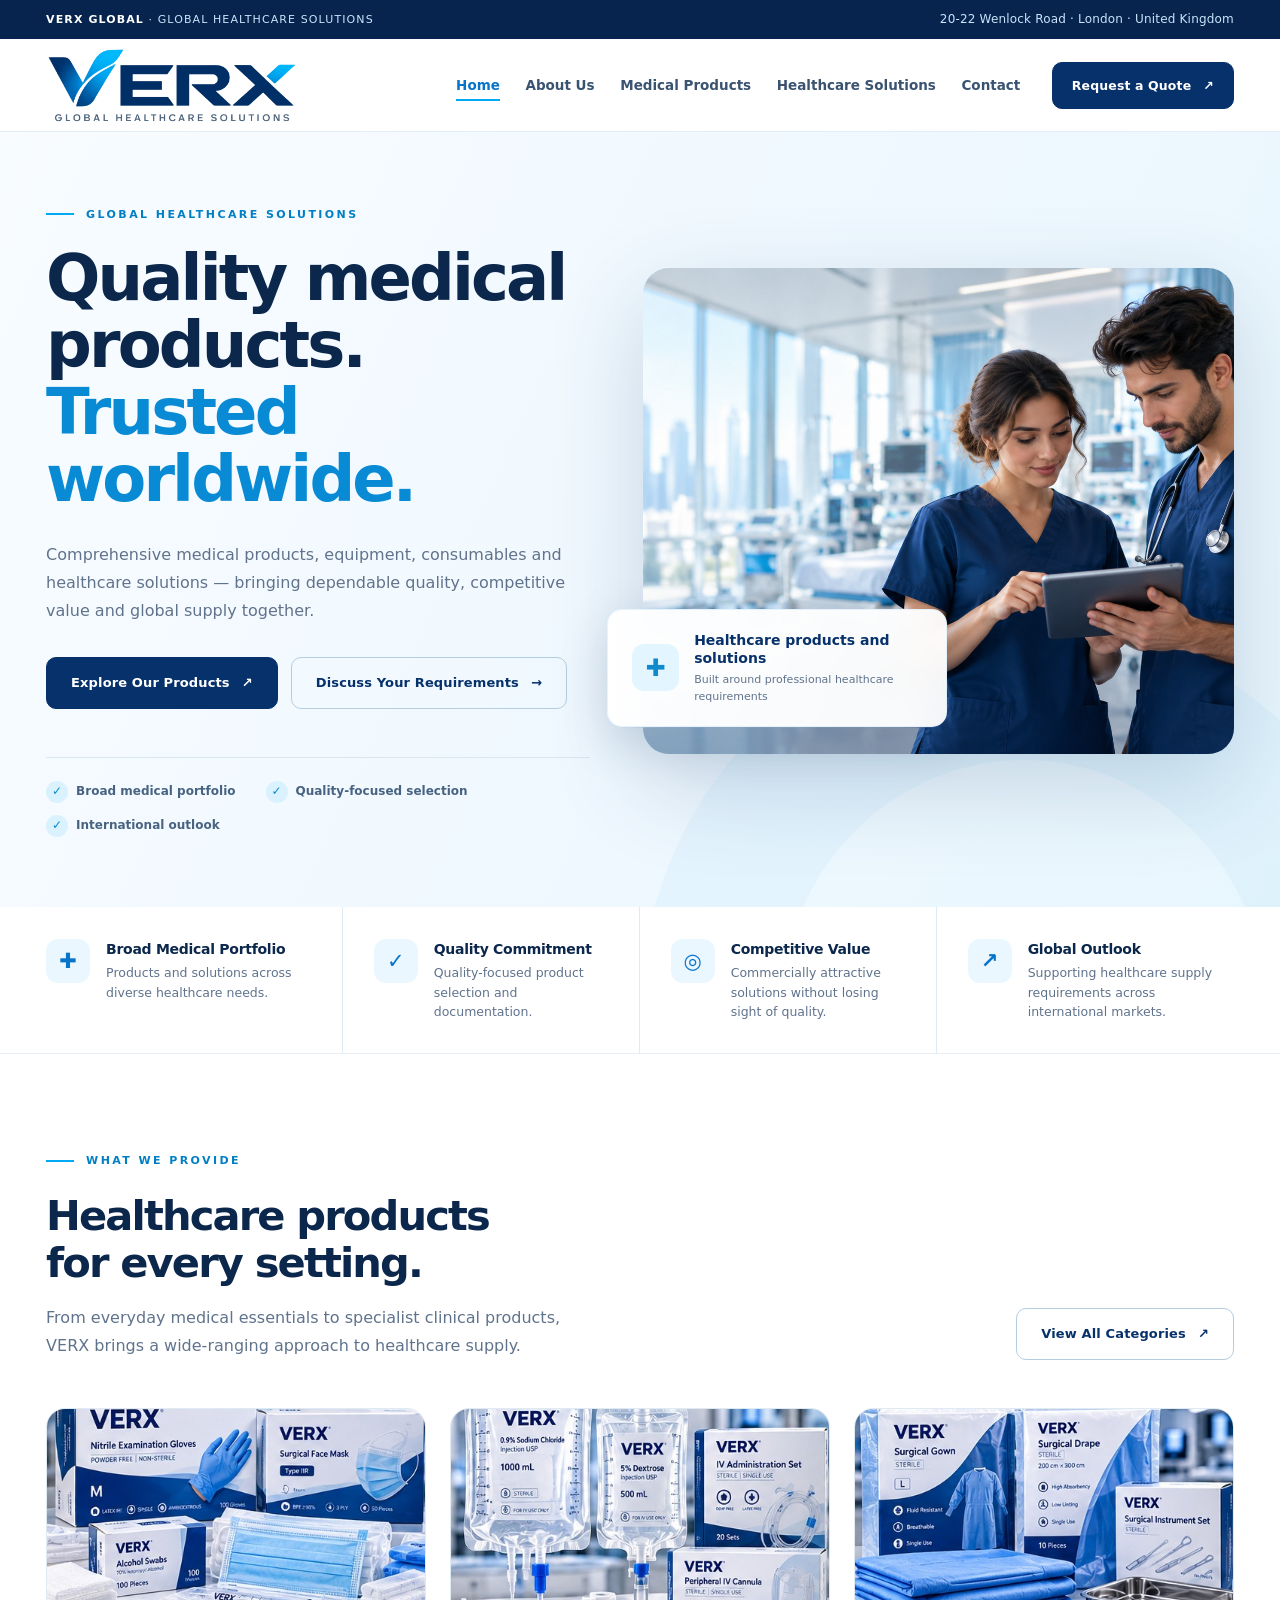
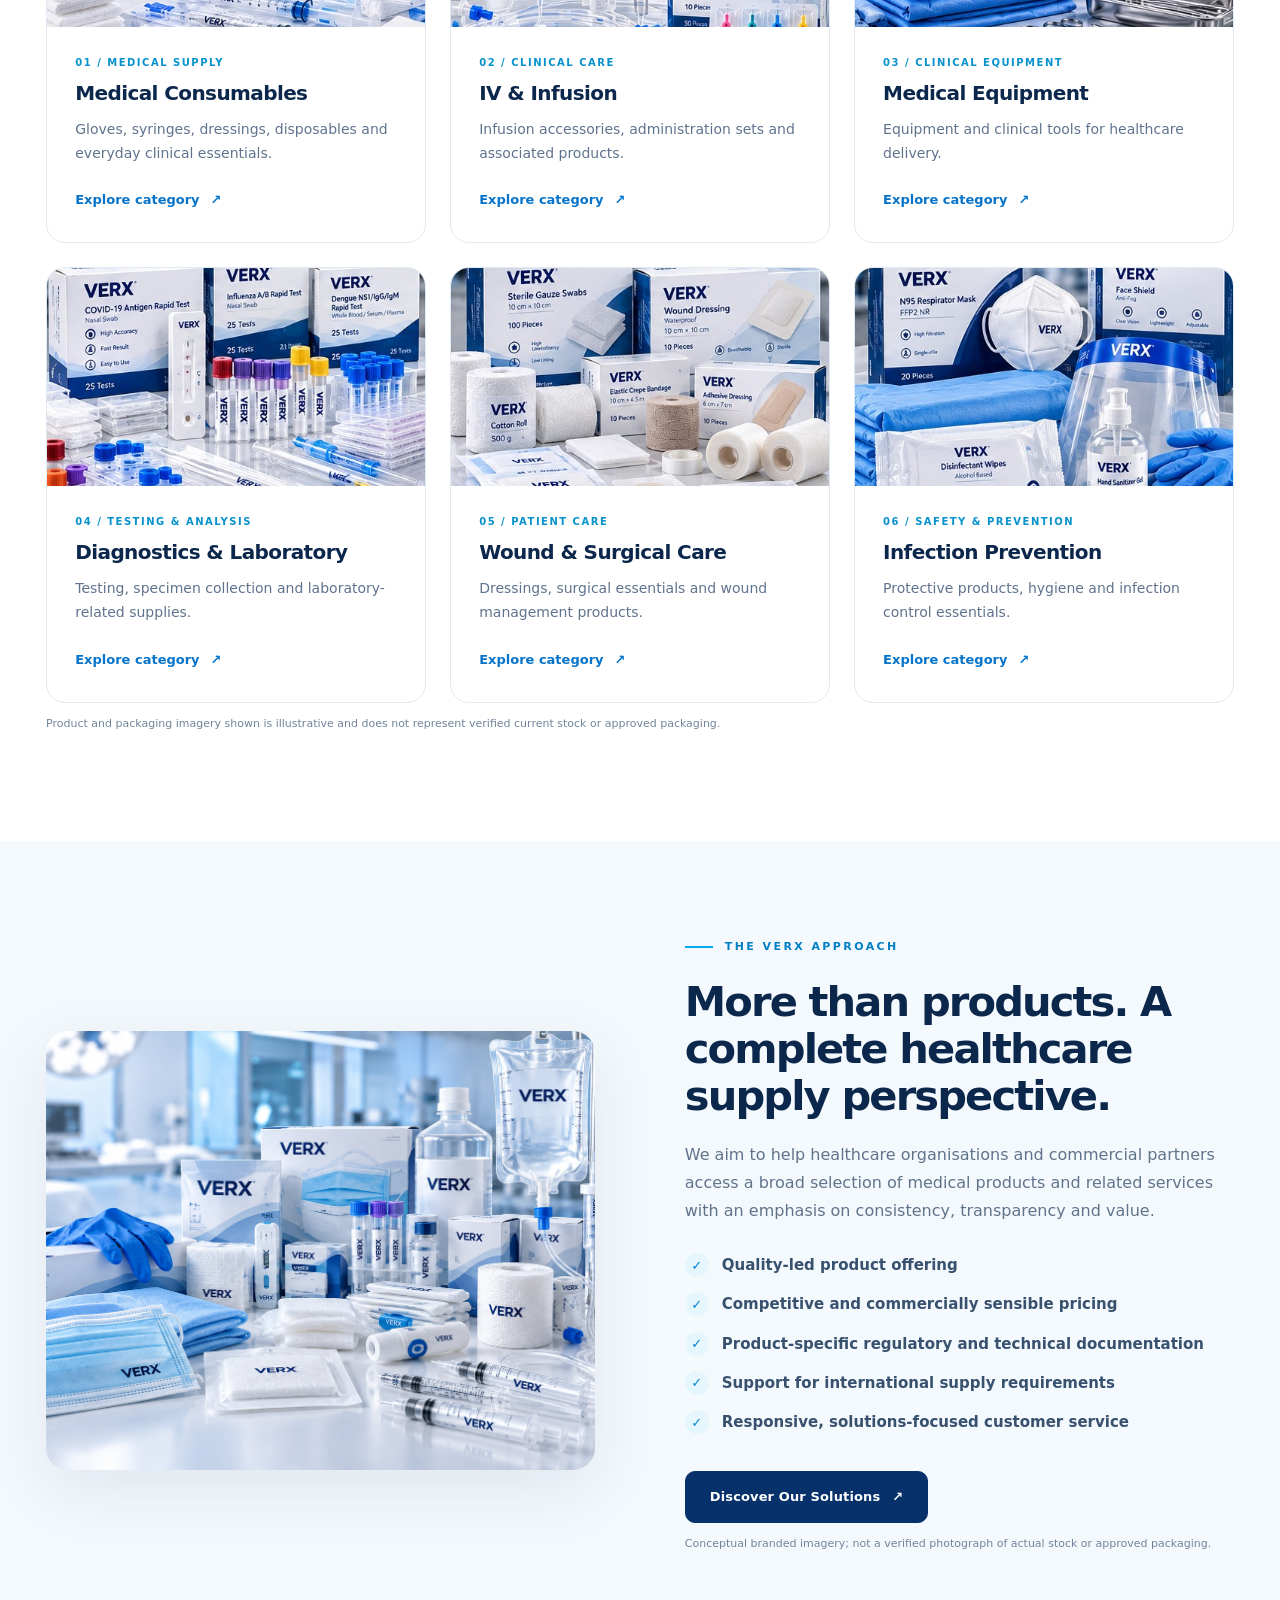
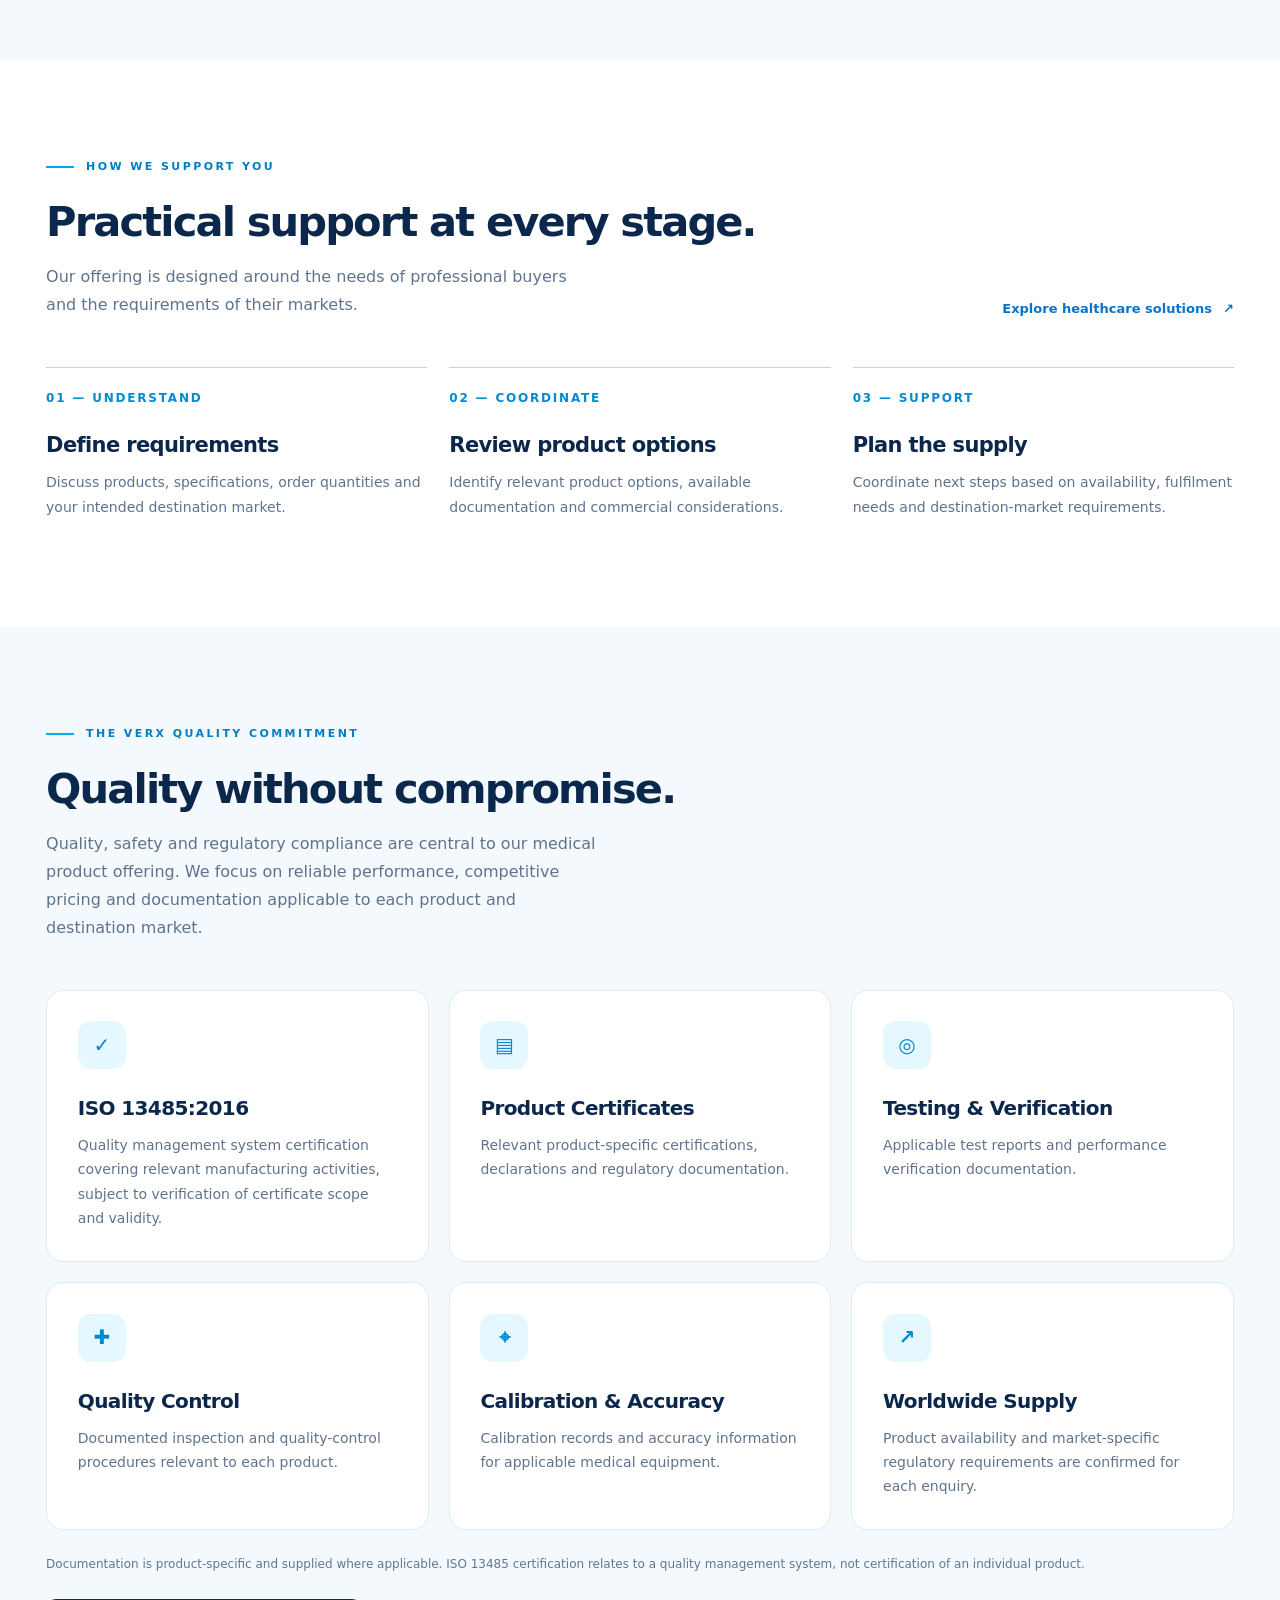
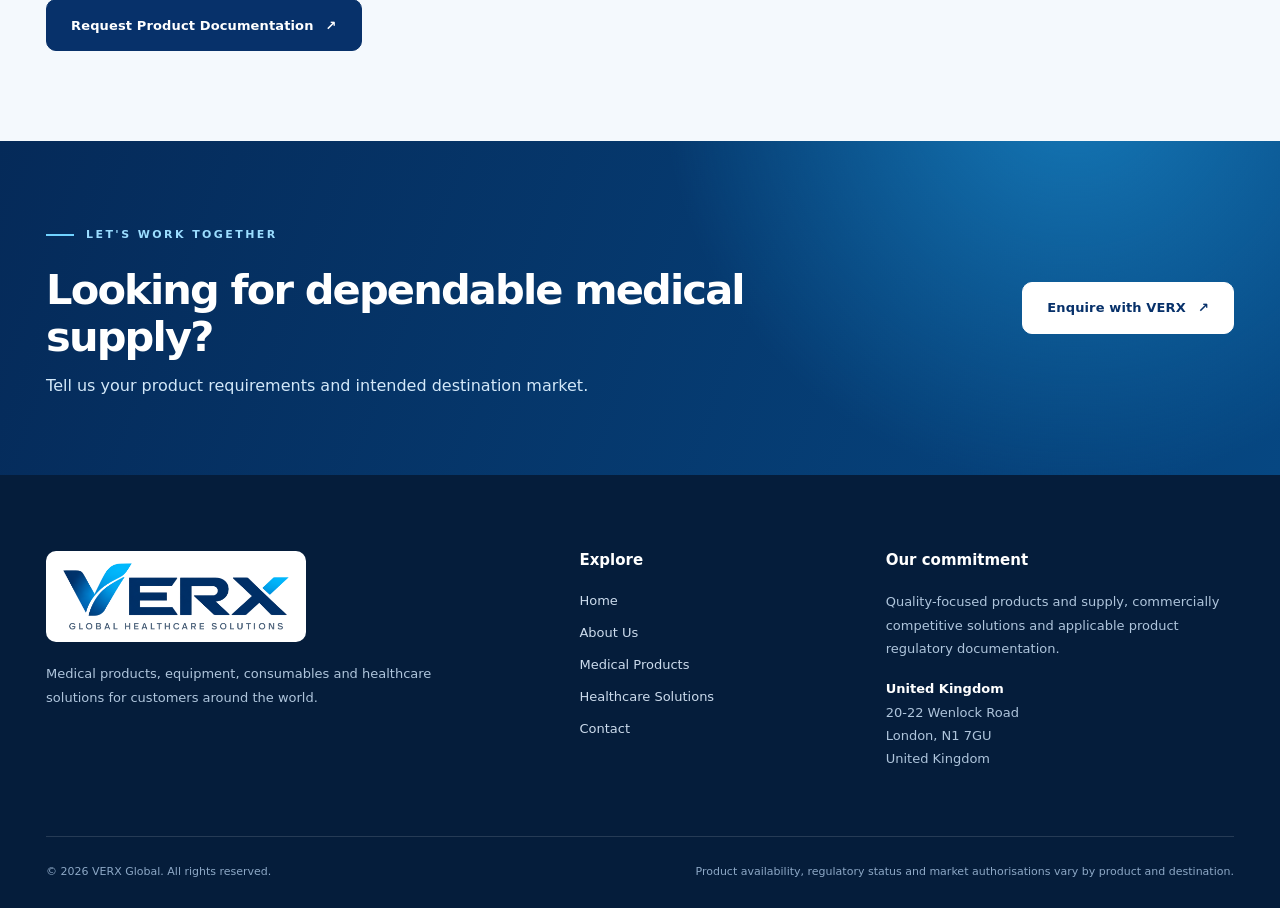
==== index.html @ f4da84fa "Add files via upload" ====
<!doctype html>
<html lang="en"><head><meta charset="utf-8"><meta name="viewport" content="width=device-width, initial-scale=1"><meta name="theme-color" content="#07316a"><title>VERX Global | Medical Products & Healthcare Solutions</title><meta name="description" content="VERX Global provides medical products, equipment, consumables and healthcare solutions for international healthcare markets."><link rel="icon" href="assets/favicon.ico" sizes="any"><link rel="icon" type="image/png" sizes="32x32" href="assets/favicon-32.png"><link rel="apple-touch-icon" href="assets/favicon-180.png"><link rel="stylesheet" href="style.css"><link rel="preload" as="image" href="assets/healthcare-hero.jpg"></head>
<body><div id="header"></div><main id="main-content">
<section class="hero"><div class="container hero-shell"><div class="hero-copy"><span class="eyebrow">GLOBAL HEALTHCARE SOLUTIONS</span><h1>Quality medical products.<br><span class="accent">Trusted worldwide.</span></h1><p class="lead">Comprehensive medical products, equipment, consumables and healthcare solutions — bringing dependable quality, competitive value and global supply together.</p><div class="hero-actions"><a class="btn" href="products.html">Explore Our Products <span aria-hidden="true">↗</span></a><a class="btn outline" href="contact.html">Discuss Your Requirements <span aria-hidden="true">→</span></a></div><div class="hero-proof"><span>Broad medical portfolio</span><span>Quality-focused selection</span><span>International outlook</span></div></div><div class="hero-visual"><div class="hero-image-frame"><img src="assets/healthcare-hero.jpg" alt="Illustrative scene of healthcare professionals collaborating in a contemporary hospital" fetchpriority="high" width="1672" height="941"></div><div class="hero-floating"><div class="float-mark" aria-hidden="true">✚</div><div><strong>Healthcare products and solutions</strong><small>Built around professional healthcare requirements</small></div></div></div></div></section>
<section class="assurance-band" aria-label="VERX strengths"><div class="container assurance-grid"><div class="assurance-item"><div class="assurance-icon" aria-hidden="true">✚</div><div><h3>Broad Medical Portfolio</h3><p>Products and solutions across diverse healthcare needs.</p></div></div><div class="assurance-item"><div class="assurance-icon" aria-hidden="true">✓</div><div><h3>Quality Commitment</h3><p>Quality-focused product selection and documentation.</p></div></div><div class="assurance-item"><div class="assurance-icon" aria-hidden="true">◎</div><div><h3>Competitive Value</h3><p>Commercially attractive solutions without losing sight of quality.</p></div></div><div class="assurance-item"><div class="assurance-icon" aria-hidden="true">↗</div><div><h3>Global Outlook</h3><p>Supporting healthcare supply requirements across international markets.</p></div></div></div></section>
<section class="section" id="portfolio"><div class="container"><div class="section-heading"><div class="copy"><span class="eyebrow">WHAT WE PROVIDE</span><h2>Healthcare products<br>for every setting.</h2><p class="lead">From everyday medical essentials to specialist clinical products, VERX brings a wide-ranging approach to healthcare supply.</p></div><a class="btn outline" href="products.html">View All Categories <span aria-hidden="true">↗</span></a></div><div class="grid">
<article class="product"><div class="photo"><img loading="lazy" src="assets/consumables.jpg" alt="Illustrative assortment of medical consumables"></div><div class="content"><div class="overline">01 / Medical supply</div><h3>Medical Consumables</h3><p>Gloves, syringes, dressings, disposables and everyday clinical essentials.</p><a class="text-link" href="products.html#consumables">Explore category <span aria-hidden="true">↗</span></a></div></article>
<article class="product"><div class="photo"><img loading="lazy" src="assets/infusion.jpg" alt="Illustrative IV and infusion clinical supplies"></div><div class="content"><div class="overline">02 / Clinical care</div><h3>IV &amp; Infusion</h3><p>Infusion accessories, administration sets and associated products.</p><a class="text-link" href="products.html#infusion">Explore category <span aria-hidden="true">↗</span></a></div></article>
<article class="product"><div class="photo"><img loading="lazy" src="assets/surgical.jpg" alt="Illustrative surgical and medical equipment products"></div><div class="content"><div class="overline">03 / Clinical equipment</div><h3>Medical Equipment</h3><p>Equipment and clinical tools for healthcare delivery.</p><a class="text-link" href="products.html#surgical">Explore category <span aria-hidden="true">↗</span></a></div></article>
<article class="product"><div class="photo"><img loading="lazy" src="assets/diagnostics.jpg" alt="Illustrative diagnostics and laboratory products"></div><div class="content"><div class="overline">04 / Testing &amp; analysis</div><h3>Diagnostics &amp; Laboratory</h3><p>Testing, specimen collection and laboratory-related supplies.</p><a class="text-link" href="products.html#diagnostics">Explore category <span aria-hidden="true">↗</span></a></div></article>
<article class="product"><div class="photo"><img loading="lazy" src="assets/wound-care.jpg" alt="Illustrative wound care and surgical dressings"></div><div class="content"><div class="overline">05 / Patient care</div><h3>Wound &amp; Surgical Care</h3><p>Dressings, surgical essentials and wound management products.</p><a class="text-link" href="products.html#wound-care">Explore category <span aria-hidden="true">↗</span></a></div></article>
<article class="product"><div class="photo"><img loading="lazy" src="assets/ppe.jpg" alt="Illustrative protective equipment and infection prevention products"></div><div class="content"><div class="overline">06 / Safety &amp; prevention</div><h3>Infection Prevention</h3><p>Protective products, hygiene and infection control essentials.</p><a class="text-link" href="products.html#ppe">Explore category <span aria-hidden="true">↗</span></a></div></article>
</div><p class="image-note">Product and packaging imagery shown is illustrative and does not represent verified current stock or approved packaging.</p></div></section>
<section class="section soft"><div class="container split"><div class="split-media"><img class="fill-photo" loading="lazy" src="assets/verx-products.png" alt="Conceptual selection of VERX-branded medical products"></div><div><span class="eyebrow">THE VERX APPROACH</span><h2>More than products. A complete healthcare supply perspective.</h2><p class="lead">We aim to help healthcare organisations and commercial partners access a broad selection of medical products and related services with an emphasis on consistency, transparency and value.</p><ul class="checklist"><li>Quality-led product offering</li><li>Competitive and commercially sensible pricing</li><li>Product-specific regulatory and technical documentation</li><li>Support for international supply requirements</li><li>Responsive, solutions-focused customer service</li></ul><a class="btn" href="solutions.html">Discover Our Solutions <span aria-hidden="true">↗</span></a><p class="image-note">Conceptual branded imagery; not a verified photograph of actual stock or approved packaging.</p></div></div></section>
<section class="section"><div class="container"><div class="section-heading"><div class="copy"><span class="eyebrow">HOW WE SUPPORT YOU</span><h2>Practical support at every stage.</h2><p class="lead">Our offering is designed around the needs of professional buyers and the requirements of their markets.</p></div><a class="text-link" href="solutions.html">Explore healthcare solutions <span aria-hidden="true">↗</span></a></div><div class="steps"><div class="step"><div class="step-number">01 — UNDERSTAND</div><h3>Define requirements</h3><p>Discuss products, specifications, order quantities and your intended destination market.</p></div><div class="step"><div class="step-number">02 — COORDINATE</div><h3>Review product options</h3><p>Identify relevant product options, available documentation and commercial considerations.</p></div><div class="step"><div class="step-number">03 — SUPPORT</div><h3>Plan the supply</h3><p>Coordinate next steps based on availability, fulfilment needs and destination-market requirements.</p></div></div></div></section>
<section class="section soft" id="quality"><div class="container"><div class="section-heading"><div class="copy"><span class="eyebrow">THE VERX QUALITY COMMITMENT</span><h2>Quality without compromise.</h2><p class="lead">Quality, safety and regulatory compliance are central to our medical product offering. We focus on reliable performance, competitive pricing and documentation applicable to each product and destination market.</p></div></div><div class="quality-grid"><div class="info-card"><div class="info-symbol" aria-hidden="true">✓</div><h3>ISO 13485:2016</h3><p>Quality management system certification covering relevant manufacturing activities, subject to verification of certificate scope and validity.</p></div><div class="info-card"><div class="info-symbol" aria-hidden="true">▤</div><h3>Product Certificates</h3><p>Relevant product-specific certifications, declarations and regulatory documentation.</p></div><div class="info-card"><div class="info-symbol" aria-hidden="true">◎</div><h3>Testing &amp; Verification</h3><p>Applicable test reports and performance verification documentation.</p></div><div class="info-card"><div class="info-symbol" aria-hidden="true">✚</div><h3>Quality Control</h3><p>Documented inspection and quality-control procedures relevant to each product.</p></div><div class="info-card"><div class="info-symbol" aria-hidden="true">⌖</div><h3>Calibration &amp; Accuracy</h3><p>Calibration records and accuracy information for applicable medical equipment.</p></div><div class="info-card"><div class="info-symbol" aria-hidden="true">↗</div><h3>Worldwide Supply</h3><p>Product availability and market-specific regulatory requirements are confirmed for each enquiry.</p></div></div><p class="quality-note">Documentation is product-specific and supplied where applicable. ISO 13485 certification relates to a quality management system, not certification of an individual product.</p><a class="btn" href="contact.html">Request Product Documentation <span aria-hidden="true">↗</span></a></div></section>
</main><div id="footer"></div><script src="site.js" defer></script></body></html>
---- style.css ----
/* VERX Global — redesigned responsive website */
:root{--navy:#07316a;--navy-deep:#06244d;--blue:#0774ca;--sky:#00aaf2;--cyan:#51c5f5;--ink:#0c274c;--muted:#60738d;--pale:#f3f8fc;--line:#deebf4;--white:#fff;--shadow:0 20px 65px rgba(8,40,82,.085);--radius:22px;--font:Inter,"Avenir Next",Avenir,system-ui,-apple-system,BlinkMacSystemFont,"Segoe UI",sans-serif}
*,*:before,*:after{box-sizing:border-box}
html{scroll-behavior:smooth;scroll-padding-top:110px}
body{margin:0;background:#fff;font-family:var(--font);color:var(--ink);line-height:1.62;-webkit-font-smoothing:antialiased}
img{display:block;max-width:100%;height:auto}
a{text-decoration:none;color:inherit}
button,input,textarea,select{font:inherit}
button{cursor:pointer}
::selection{background:#b6e8ff;color:#07316a}
:focus-visible{outline:3px solid #14a8f0;outline-offset:4px}
.container{width:calc(100% - clamp(40px,7.2vw,144px));max-width:1820px;margin-inline:auto}
.narrow{max-width:1020px}
.skip-link{position:fixed;left:20px;top:-100px;background:#fff;z-index:150;padding:12px 20px}.skip-link:focus{top:15px}
.top-strip{background:var(--navy-deep);color:#cce4fb;font-size:11px;letter-spacing:.1em;text-transform:uppercase}
.top-strip .container{display:flex;justify-content:space-between;align-items:center;gap:18px;padding-block:10px}
.top-strip strong{color:#fff;font-weight:750}
.top-strip .top-location{text-transform:none;letter-spacing:.015em;font-size:12px}
.site-header{z-index:40;position:sticky;top:0;background:rgba(255,255,255,.96);backdrop-filter:blur(16px);border-bottom:1px solid #e5edf5}
.nav-inner{display:flex;align-items:center;min-height:92px;justify-content:space-between;gap:26px}
.brand{display:inline-flex;align-items:center;flex:0 0 auto;line-height:1}
.brand img{width:252px;max-width:100%;height:auto}
.nav-links{display:flex;gap:clamp(16px,2vw,34px);align-items:center;margin-left:auto}
.nav-links>a:not(.btn){font-size:13.5px;white-space:nowrap;font-weight:660;color:#395370;padding:18px 0;transition:color .2s}
.nav-links>a:not(.btn):hover,.nav-links>a.active{color:var(--blue);text-decoration-color:var(--blue)}
.nav-links>a.active:not(.btn){color:var(--blue);position:relative}
.nav-links>a.active:not(.btn):after{content:"";position:absolute;bottom:13px;left:0;right:0;height:2px;background:var(--sky)}
.btn{display:inline-flex;align-items:center;justify-content:center;gap:12px;padding:15px 24px;min-height:52px;border-radius:10px;font-size:13px;letter-spacing:.01em;font-weight:780;line-height:1.2;background:var(--navy);color:#fff;border:1px solid var(--navy);text-align:center;transition:transform .2s,box-shadow .2s,background .2s}
.btn:hover{background:#114a8b;border-color:#114a8b;transform:translateY(-2px);box-shadow:0 10px 25px rgba(9,58,118,.18)}
.btn.light{background:#fff;color:var(--navy);border-color:#fff}
.btn.light:hover{background:#e5f5ff;border-color:#e5f5ff}
.btn.outline{background:transparent;color:var(--navy);border:1px solid #b4cde0}
.btn.outline:hover{background:#e8f6ff;border-color:var(--blue)}
.nav-links .nav-cta{margin-left:6px;padding:15px 19px;min-height:46px;font-size:12.5px}
.menu-button{display:none;appearance:none;border:1px solid var(--line);border-radius:10px;background:#fff;padding:11px 14px;color:var(--navy);font-weight:800;align-items:center;gap:10px}
.menu-lines{display:inline-flex;flex-direction:column;gap:4px}.menu-lines i{display:block;height:2px;width:18px;background:var(--navy);border-radius:2px}
/* typography */
h1,h2,h3,h4,p{margin-top:0}h1,h2,h3{letter-spacing:-.045em;color:var(--ink)}
h1{font-size:clamp(50px,5vw,86px);line-height:1.045;font-weight:800;margin-bottom:28px}
h2{font-size:clamp(34px,3.25vw,58px);line-height:1.13;font-weight:780;margin-bottom:22px}
h3{font-size:clamp(20px,1.38vw,25px);line-height:1.25;font-weight:750;margin-bottom:12px;letter-spacing:-.03em}
p{margin-bottom:18px}.lead{color:#61738b;font-size:clamp(16px,1.12vw,19px);line-height:1.75;max-width:700px}
.eyebrow{display:inline-flex;gap:12px;align-items:center;font-size:11px;letter-spacing:.22em;text-transform:uppercase;font-weight:820;color:#007fc5;margin-bottom:22px}
.eyebrow:before{content:"";display:inline-block;width:28px;height:2px;background:var(--sky)}
.text-link{display:inline-flex;align-items:center;gap:11px;font-size:13px;font-weight:800;color:var(--blue)}
.text-link:hover{text-decoration:underline;text-underline-offset:5px}
.section{padding-block:clamp(75px,7vw,132px)}
.section.soft{background:#f4f9fd}.section.deep{background:var(--navy-deep);color:#fff}
.section-heading{display:flex;justify-content:space-between;align-items:end;gap:50px;margin-bottom:48px}
.section-heading .copy{max-width:780px}.section-heading p{max-width:550px;color:var(--muted);margin:0}
.section-heading h2{margin-bottom:18px}
.split{display:grid;grid-template-columns:minmax(0,1fr) minmax(0,1fr);align-items:center;gap:clamp(44px,7vw,130px)}
.split.reverse .split-media{order:-1}
/* Home hero */
.hero{position:relative;overflow:hidden;background:linear-gradient(115deg,#f8fcff 0%,#eff8ff 56%,#e8f6fd 100%);min-height:690px}
.hero:before{content:"";position:absolute;inset:auto -10% -65% 50%;height:790px;border:140px solid rgba(20,167,229,.045);border-radius:50%;pointer-events:none}
.hero-shell{display:grid;grid-template-columns:minmax(0,.95fr) minmax(0,1.05fr);gap:clamp(30px,3.4vw,64px);align-items:center;min-height:690px;padding-top:65px;padding-bottom:70px;position:relative;z-index:1}
.hero h1 .accent{color:#088bd4}.hero .lead{max-width:660px}
.hero-actions{display:flex;gap:13px;flex-wrap:wrap;margin-top:32px}
.hero-proof{margin-top:48px;display:flex;flex-wrap:wrap;align-items:center;gap:12px 30px;padding-top:23px;border-top:1px solid #d9e7f1;color:#476381;font-size:12px;font-weight:700}
.hero-proof span{display:inline-flex;align-items:center;gap:8px}.hero-proof span:before{content:"✓";display:grid;place-items:center;border-radius:50%;color:#0a8acc;background:#d9f2fe;width:22px;height:22px}
.hero-visual{position:relative;min-width:0;padding:18px 0 30px 10px}
.hero-image-frame{height:clamp(480px,38vw,630px);border-radius:26px;overflow:hidden;box-shadow:0 30px 95px rgba(22,64,106,.19);background:#d2eaf8;position:relative}
.hero-image-frame:after{content:"";position:absolute;inset:0;background:linear-gradient(0deg,rgba(2,23,54,.28),transparent 32%);pointer-events:none}
.hero-image-frame img{width:100%;height:100%;object-fit:cover;object-position:67% center}
.hero-floating{position:absolute;left:-26px;bottom:57px;padding:21px 24px;border:1px solid rgba(220,238,252,.7);background:rgba(255,255,255,.95);backdrop-filter:blur(14px);box-shadow:0 15px 50px #082d5428;border-radius:15px;display:flex;align-items:center;gap:15px;max-width:340px}
.float-mark{background:#e3f5fe;color:#118acc;display:grid;place-items:center;font-size:24px;width:47px;height:47px;border-radius:12px;flex:0 0 auto}
.hero-floating strong{display:block;color:var(--navy);font-size:14px;line-height:1.35}
.hero-floating small{display:block;font-size:11px;line-height:1.5;color:var(--muted);margin-top:4px}
/* Pillars */
.assurance-band{background:#fff;border-bottom:1px solid #e7eef5}
.assurance-grid{display:grid;grid-template-columns:repeat(4,minmax(0,1fr))}
.assurance-item{display:flex;gap:16px;padding:32px clamp(15px,2.4vw,40px);border-right:1px solid var(--line);align-items:flex-start}
.assurance-item:first-child{padding-left:0}.assurance-item:last-child{border-right:0;padding-right:0}
.assurance-icon{width:44px;height:44px;border-radius:12px;background:#eaf7ff;color:var(--blue);display:grid;place-items:center;flex:0 0 auto;font-weight:850;font-size:21px}
.assurance-item h3{font-size:14px;letter-spacing:-.02em;margin:2px 0 5px}.assurance-item p{font-size:12.5px;line-height:1.55;color:var(--muted);margin:0}
/* Category cards */
.grid{display:grid;grid-template-columns:repeat(3,minmax(0,1fr));gap:24px}
.product{background:#fff;border:1px solid #e0eaf2;border-radius:19px;overflow:hidden;display:flex;flex-direction:column;transition:transform .25s,box-shadow .25s}
.product:hover{transform:translateY(-6px);box-shadow:var(--shadow)}
.product .photo{height:clamp(205px,17vw,330px);background:#e9f5ff;overflow:hidden}
.product .photo img{width:100%;height:100%;object-fit:cover;transition:transform .45s ease}
.product:hover .photo img{transform:scale(1.045)}
.product .content{display:flex;flex:1;flex-direction:column;padding:28px clamp(20px,2.2vw,35px) 32px}
.product .content h3{margin-bottom:12px}.product .content p{color:var(--muted);font-size:14px;line-height:1.7;flex:1;margin-bottom:24px}
.overline{color:#0792cd;text-transform:uppercase;letter-spacing:.15em;font-size:10px;font-weight:800;margin-bottom:10px}
/* Image feature */
.split-media{position:relative;min-width:0}
.split-media img{width:100%;border-radius:22px;object-fit:cover;max-height:640px;box-shadow:var(--shadow)}
.split-media .fill-photo{aspect-ratio:1.25;object-fit:cover}
.image-note{color:#72849a;font-size:11px;line-height:1.65;margin-top:12px}
.checklist{list-style:none;margin:28px 0 36px;padding:0;display:grid;gap:15px}
.checklist li{position:relative;padding-left:37px;font-size:15px;font-weight:630;color:#38516e}
.checklist li:before{content:"✓";position:absolute;left:0;top:0;width:24px;height:24px;display:grid;place-items:center;background:#e5f7fc;border-radius:50%;color:#0087d1;font-size:13px;font-weight:850}
/* Cards */
.info-card{background:#fff;border:1px solid #deebf3;border-radius:17px;padding:clamp(25px,2.4vw,40px);height:100%}
.info-card h3{font-size:20px}.info-card p{color:var(--muted);font-size:14px;line-height:1.73;margin-bottom:0}
.info-symbol{display:grid;place-items:center;width:48px;height:48px;border-radius:13px;background:#e5f7ff;color:#0088cf;font-size:20px;font-weight:850;margin-bottom:27px}
.cards2{display:grid;grid-template-columns:repeat(2,minmax(0,1fr));gap:22px}
.quality-grid{display:grid;grid-template-columns:repeat(3,minmax(0,1fr));gap:20px}
.quality-note{font-size:12px;color:#607791;margin:25px 0}
.steps{display:grid;grid-template-columns:repeat(3,minmax(0,1fr));gap:22px}
.step{border-top:1px solid #b7d6ea;padding-top:21px}.step-number{font-size:12px;letter-spacing:.15em;color:#008bcf;font-weight:850;margin-bottom:24px}.step h3{font-size:21px}.step p{color:var(--muted);font-size:14px;line-height:1.75}
.catalogue-img{width:100%;border:1px solid #c7dbe8;border-radius:16px;box-shadow:var(--shadow)}
/* Secondary page hero */
.pagehero{background:linear-gradient(115deg,#f5fbff,#eaf6fd);position:relative;overflow:hidden;padding-block:clamp(85px,7.5vw,145px)}
.pagehero:after{content:"";position:absolute;width:600px;height:600px;border-radius:100%;background:radial-gradient(circle,#d0ecfc 0,transparent 66%);right:-120px;top:-210px;opacity:.78;pointer-events:none}
.pagehero .container{position:relative;z-index:1}
.pagehero h1{font-size:clamp(44px,4.5vw,74px);max-width:1080px}
.pagehero p{max-width:770px;color:#57718c;font-size:clamp(16px,1.2vw,19px);line-height:1.75;margin-bottom:0}
/* Contact */
.contact-layout{display:grid;grid-template-columns:minmax(0,.87fr) minmax(0,1.13fr);gap:clamp(40px,6vw,125px);align-items:start}
.contact-card{padding:clamp(28px,3vw,56px);background:#fff;border:1px solid var(--line);box-shadow:var(--shadow);border-radius:22px}
.contact-card h3{font-size:29px;margin-bottom:12px}
.field{margin-bottom:20px}.field label{display:block;font-size:12px;color:#284666;font-weight:780;margin-bottom:8px}
.field input,.field textarea,.field select{display:block;width:100%;border:1px solid #d1e0eb;background:#fbfdff;color:var(--ink);border-radius:9px;padding:14px 15px;font-size:14px;outline:none;transition:border .2s,box-shadow .2s}
.field input:focus,.field textarea:focus,.field select:focus{border-color:#0ca0dc;box-shadow:0 0 0 4px #dcf3ff}.field textarea{min-height:145px;resize:vertical}
.form-pair{display:grid;grid-template-columns:1fr 1fr;gap:16px}
.notice{font-size:12px;color:#647c93;line-height:1.75;margin-top:15px}
.status-message{color:#035e99;overflow-wrap:anywhere;white-space:pre-wrap;font-size:12px;line-height:1.65}
.location-card{display:flex;gap:16px;align-items:flex-start;background:#f2f9fd;border:1px solid #dfebf3;padding:25px;border-radius:15px;margin-top:35px}
.location-card b{display:block;margin-bottom:7px;font-size:13px}.location-card address{font-style:normal;font-size:14px;color:#526d89;line-height:1.75}
.location-dot{font-size:21px;color:var(--blue)}
/* footer */
.cta{background:radial-gradient(circle at 84% -20%,#1579b8 0,transparent 36%),linear-gradient(110deg,#052a59,#064782);color:#fff;padding-block:clamp(66px,6vw,108px)}
.cta .container{display:flex;align-items:center;justify-content:space-between;gap:35px}
.cta .eyebrow{color:#9bddff}.cta .eyebrow:before{background:#70d2ff}
.cta h2{color:#fff;max-width:800px;margin-bottom:13px}.cta p{color:#d3e8f9;margin-bottom:0;max-width:680px}
.site-footer{background:#051d3b;color:#d0e0f1;padding:76px 0 26px}
.footer-grid{display:grid;grid-template-columns:1.55fr .8fr 1.15fr;gap:clamp(30px,5vw,100px)}
.footer-logo{display:inline-flex;align-items:center;padding:10px 15px;background:#fff;border-radius:10px;width:260px;margin-bottom:20px}
.footer-logo img{width:100%}
.site-footer h3{font-size:15px;letter-spacing:0;color:#fff;margin:0 0 20px}
.site-footer p,.site-footer address{font-style:normal;color:#afc5dc;font-size:13px;line-height:1.8;margin:0;max-width:420px}
.footer-links{display:flex;flex-direction:column;align-items:flex-start;gap:11px}
.footer-links a{font-size:13px;color:#ccdbec}.footer-links a:hover{color:#66cef8}
.footer-address{margin-top:17px!important}
.footer-bottom{display:flex;justify-content:space-between;align-items:center;gap:20px;border-top:1px solid #ffffff22;padding-top:26px;margin-top:65px;color:#8da8c6;font-size:11px;line-height:1.7}
.footer-bottom span:last-child{text-align:right}
/* responsive */
@media(min-width:1920px){.hero-shell{min-height:790px}.hero-image-frame{height:690px}}
@media(max-width:1150px){.brand img{width:205px}.nav-links{gap:16px}.nav-links>a:not(.btn){font-size:12.5px}.nav-links .nav-cta{padding:12px}.hero h1{font-size:clamp(45px,5vw,70px)}.hero-floating{left:-10px}.assurance-item{padding:26px 16px}}
@media(max-width:970px){.top-strip .top-location{display:none}.nav-inner{min-height:78px}.menu-button{display:flex}.nav-links{position:absolute;display:none;flex-direction:column;align-items:stretch;gap:0;top:calc(100% + 1px);left:0;right:0;margin:0;padding:12px 6vw 24px;background:#fff;box-shadow:0 30px 40px #072c471e;border-top:1px solid var(--line)}.nav-links.open{display:flex}.nav-links>a:not(.btn){font-size:15px;padding:13px 4px}.nav-links>a.active:not(.btn):after{display:none}.nav-links .nav-cta{margin:12px 0 0;padding:15px}.hero-shell{grid-template-columns:1fr;gap:34px;min-height:auto;padding-block:70px 60px}.hero-visual{padding:0}.hero-image-frame{height:440px}.hero-floating{left:24px;bottom:23px}.assurance-grid{grid-template-columns:repeat(2,1fr)}.assurance-item{padding:22px 15px}.assurance-item:nth-child(2){border-right:0}.assurance-item:nth-child(-n+2){border-bottom:1px solid var(--line)}.grid,.quality-grid{grid-template-columns:repeat(2,minmax(0,1fr))}.section-heading{align-items:start;flex-direction:column;gap:14px}.split{gap:48px}.contact-layout{gap:36px}.footer-grid{grid-template-columns:1.2fr .7fr 1fr}}
@media(max-width:690px){.container{width:calc(100% - 36px)}.top-strip .container{padding-block:8px}.top-strip{font-size:9px}.brand img{width:180px}.menu-button{padding:10px;font-size:12px}.hero-shell{padding-block:52px 42px}.hero h1{font-size:clamp(45px,10.5vw,64px);letter-spacing:-.05em}.hero-image-frame{height:340px;border-radius:16px}.hero-floating{position:relative;left:auto;bottom:auto;margin:-45px 15px 0;max-width:calc(100% - 30px);padding:15px}.hero-proof{margin-top:34px;gap:10px 22px}.assurance-grid{grid-template-columns:1fr 1fr}.assurance-item{display:block;padding:19px 10px!important}.assurance-icon{margin-bottom:12px;width:38px;height:38px}.assurance-item h3{font-size:13px}.assurance-item p{font-size:11px}.section{padding-block:68px}.grid,.quality-grid,.cards2,.steps,.split,.contact-layout,.footer-grid{grid-template-columns:1fr}.product .photo{height:245px}.split.reverse .split-media{order:0}.section-heading{margin-bottom:33px}.cta .container{align-items:start;flex-direction:column}.pagehero{padding-block:73px}.pagehero h1{font-size:clamp(42px,9vw,62px)}.form-pair{grid-template-columns:1fr;gap:0}.footer-grid{gap:38px}.site-footer{padding-top:58px}.footer-bottom{flex-direction:column;align-items:start;margin-top:45px}.footer-bottom span:last-child{text-align:left}.contact-card{padding:25px 21px}.hero-actions .btn{width:100%}}
@media(prefers-reduced-motion:reduce){*,*:before,*:after{scroll-behavior:auto!important;transition:none!important;animation:none!important}}
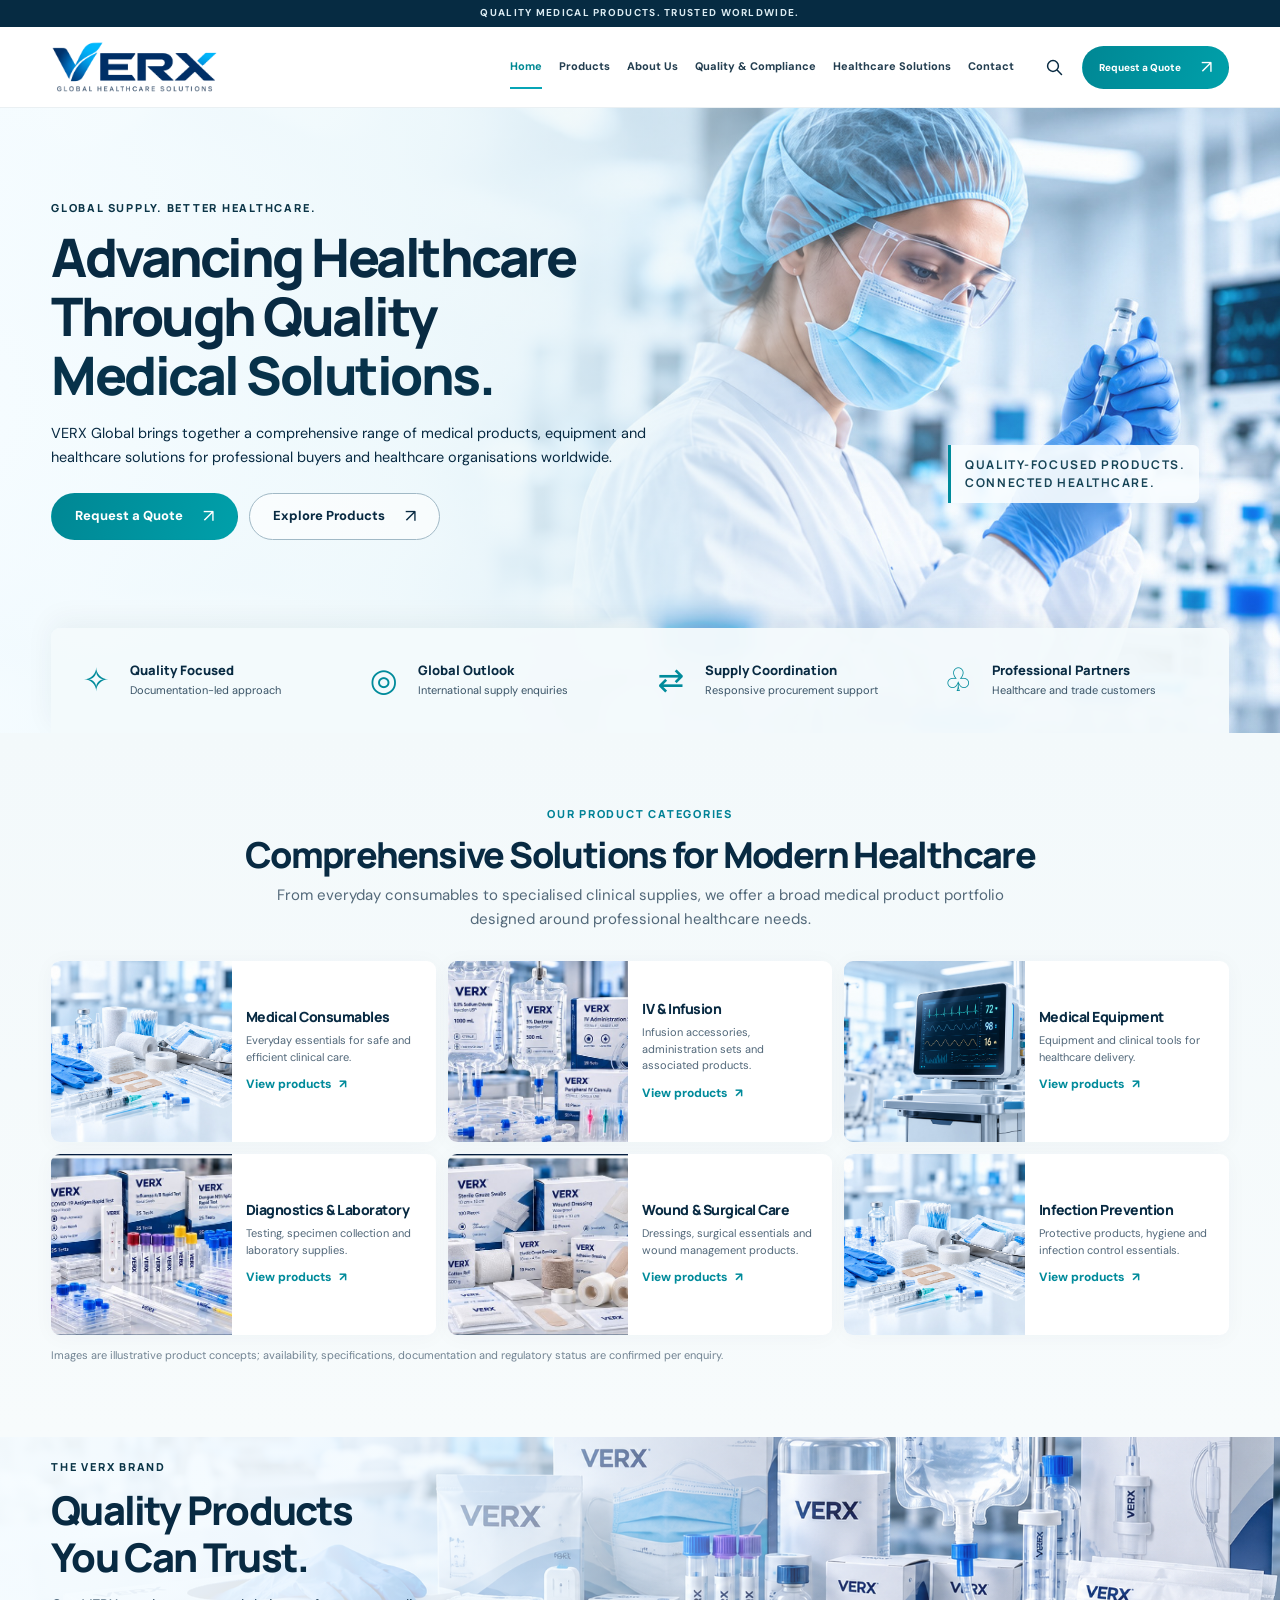
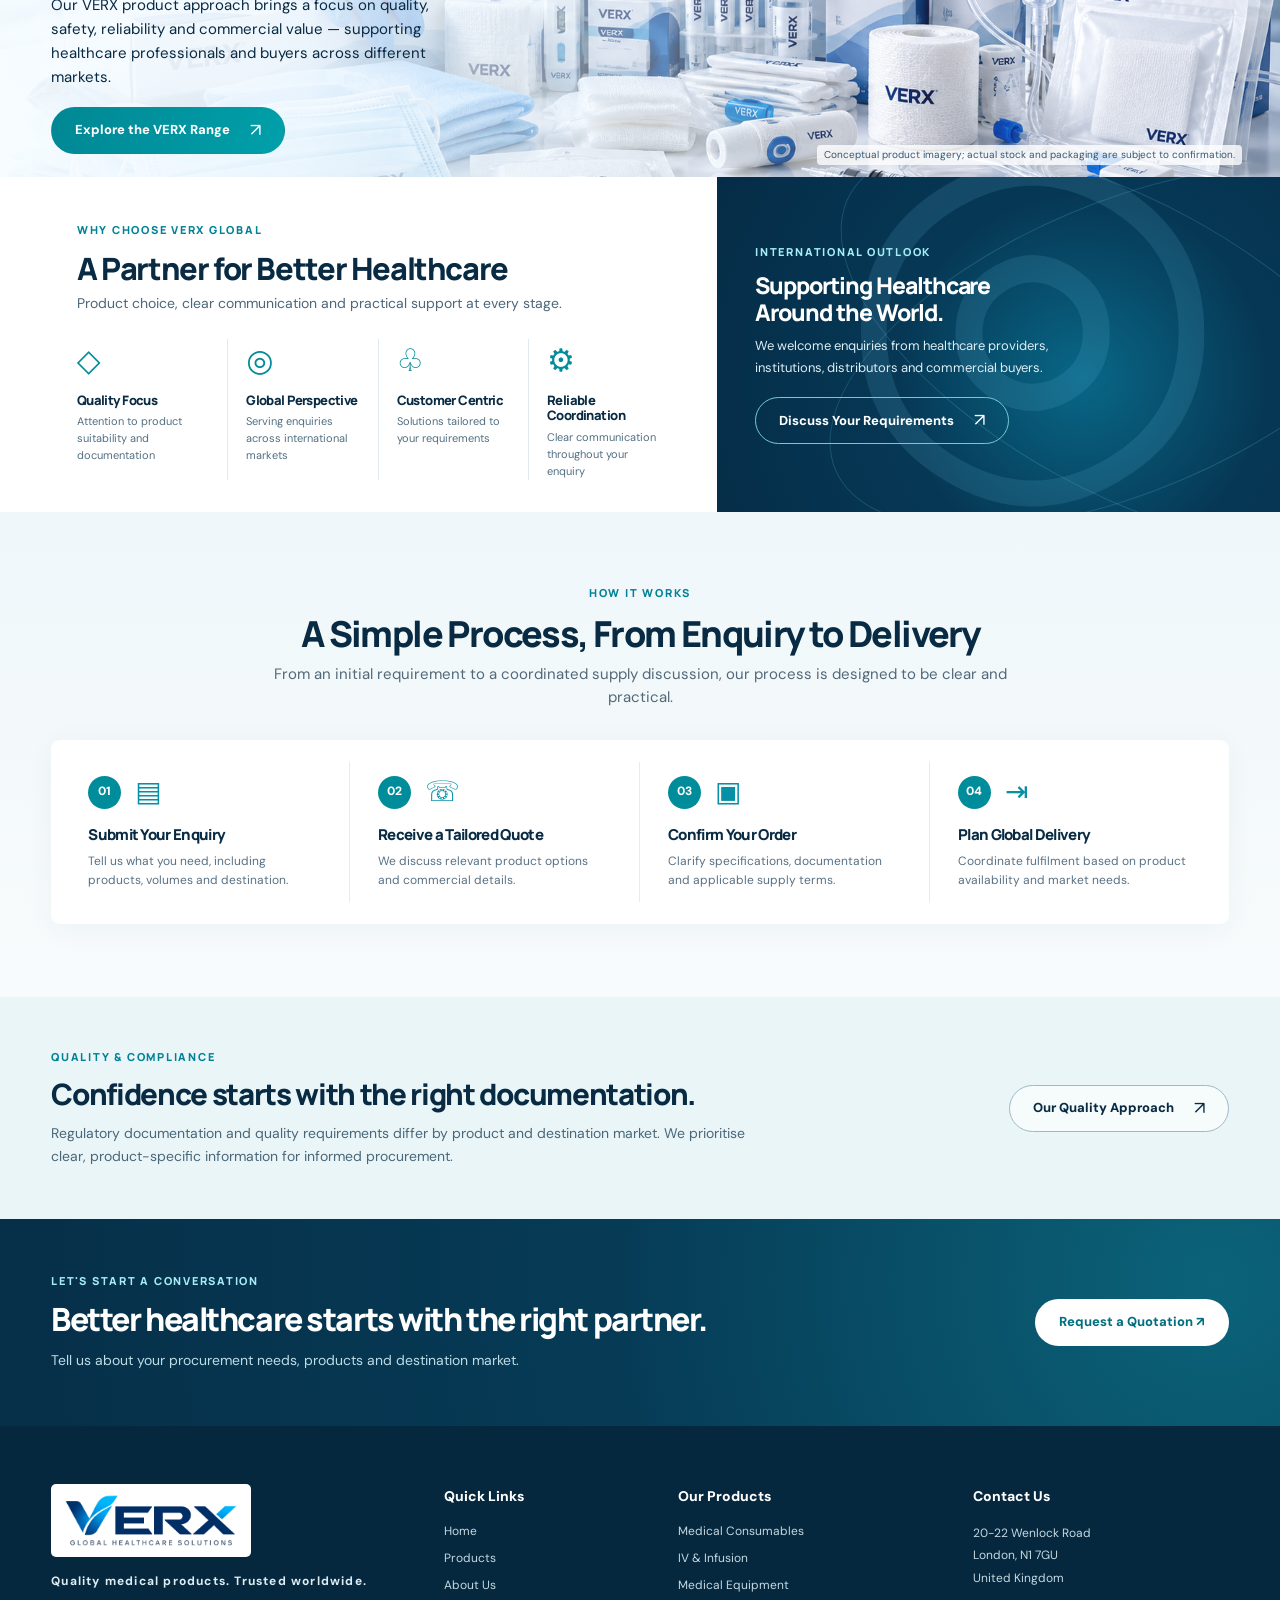
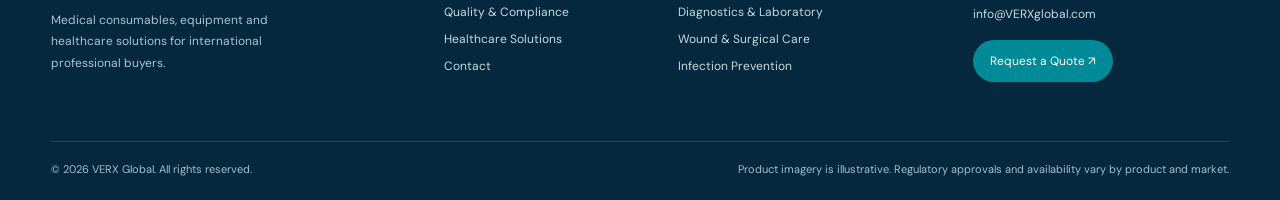
==== commit 0b2f84ab: "Add files via upload" ====
--- a/index.html
+++ b/index.html
@@ -1,17 +1,18 @@
-<!doctype html>
-<html lang="en"><head><meta charset="utf-8"><meta name="viewport" content="width=device-width, initial-scale=1"><meta name="theme-color" content="#07316a"><title>VERX Global | Medical Products & Healthcare Solutions</title><meta name="description" content="VERX Global provides medical products, equipment, consumables and healthcare solutions for international healthcare markets."><link rel="icon" href="assets/favicon.ico" sizes="any"><link rel="icon" type="image/png" sizes="32x32" href="assets/favicon-32.png"><link rel="apple-touch-icon" href="assets/favicon-180.png"><link rel="stylesheet" href="style.css"><link rel="preload" as="image" href="assets/healthcare-hero.jpg"></head>
-<body><div id="header"></div><main id="main-content">
-<section class="hero"><div class="container hero-shell"><div class="hero-copy"><span class="eyebrow">GLOBAL HEALTHCARE SOLUTIONS</span><h1>Quality medical products.<br><span class="accent">Trusted worldwide.</span></h1><p class="lead">Comprehensive medical products, equipment, consumables and healthcare solutions — bringing dependable quality, competitive value and global supply together.</p><div class="hero-actions"><a class="btn" href="products.html">Explore Our Products <span aria-hidden="true">↗</span></a><a class="btn outline" href="contact.html">Discuss Your Requirements <span aria-hidden="true">→</span></a></div><div class="hero-proof"><span>Broad medical portfolio</span><span>Quality-focused selection</span><span>International outlook</span></div></div><div class="hero-visual"><div class="hero-image-frame"><img src="assets/healthcare-hero.jpg" alt="Illustrative scene of healthcare professionals collaborating in a contemporary hospital" fetchpriority="high" width="1672" height="941"></div><div class="hero-floating"><div class="float-mark" aria-hidden="true">✚</div><div><strong>Healthcare products and solutions</strong><small>Built around professional healthcare requirements</small></div></div></div></div></section>
-<section class="assurance-band" aria-label="VERX strengths"><div class="container assurance-grid"><div class="assurance-item"><div class="assurance-icon" aria-hidden="true">✚</div><div><h3>Broad Medical Portfolio</h3><p>Products and solutions across diverse healthcare needs.</p></div></div><div class="assurance-item"><div class="assurance-icon" aria-hidden="true">✓</div><div><h3>Quality Commitment</h3><p>Quality-focused product selection and documentation.</p></div></div><div class="assurance-item"><div class="assurance-icon" aria-hidden="true">◎</div><div><h3>Competitive Value</h3><p>Commercially attractive solutions without losing sight of quality.</p></div></div><div class="assurance-item"><div class="assurance-icon" aria-hidden="true">↗</div><div><h3>Global Outlook</h3><p>Supporting healthcare supply requirements across international markets.</p></div></div></div></section>
-<section class="section" id="portfolio"><div class="container"><div class="section-heading"><div class="copy"><span class="eyebrow">WHAT WE PROVIDE</span><h2>Healthcare products<br>for every setting.</h2><p class="lead">From everyday medical essentials to specialist clinical products, VERX brings a wide-ranging approach to healthcare supply.</p></div><a class="btn outline" href="products.html">View All Categories <span aria-hidden="true">↗</span></a></div><div class="grid">
-<article class="product"><div class="photo"><img loading="lazy" src="assets/consumables.jpg" alt="Illustrative assortment of medical consumables"></div><div class="content"><div class="overline">01 / Medical supply</div><h3>Medical Consumables</h3><p>Gloves, syringes, dressings, disposables and everyday clinical essentials.</p><a class="text-link" href="products.html#consumables">Explore category <span aria-hidden="true">↗</span></a></div></article>
-<article class="product"><div class="photo"><img loading="lazy" src="assets/infusion.jpg" alt="Illustrative IV and infusion clinical supplies"></div><div class="content"><div class="overline">02 / Clinical care</div><h3>IV &amp; Infusion</h3><p>Infusion accessories, administration sets and associated products.</p><a class="text-link" href="products.html#infusion">Explore category <span aria-hidden="true">↗</span></a></div></article>
-<article class="product"><div class="photo"><img loading="lazy" src="assets/surgical.jpg" alt="Illustrative surgical and medical equipment products"></div><div class="content"><div class="overline">03 / Clinical equipment</div><h3>Medical Equipment</h3><p>Equipment and clinical tools for healthcare delivery.</p><a class="text-link" href="products.html#surgical">Explore category <span aria-hidden="true">↗</span></a></div></article>
-<article class="product"><div class="photo"><img loading="lazy" src="assets/diagnostics.jpg" alt="Illustrative diagnostics and laboratory products"></div><div class="content"><div class="overline">04 / Testing &amp; analysis</div><h3>Diagnostics &amp; Laboratory</h3><p>Testing, specimen collection and laboratory-related supplies.</p><a class="text-link" href="products.html#diagnostics">Explore category <span aria-hidden="true">↗</span></a></div></article>
-<article class="product"><div class="photo"><img loading="lazy" src="assets/wound-care.jpg" alt="Illustrative wound care and surgical dressings"></div><div class="content"><div class="overline">05 / Patient care</div><h3>Wound &amp; Surgical Care</h3><p>Dressings, surgical essentials and wound management products.</p><a class="text-link" href="products.html#wound-care">Explore category <span aria-hidden="true">↗</span></a></div></article>
-<article class="product"><div class="photo"><img loading="lazy" src="assets/ppe.jpg" alt="Illustrative protective equipment and infection prevention products"></div><div class="content"><div class="overline">06 / Safety &amp; prevention</div><h3>Infection Prevention</h3><p>Protective products, hygiene and infection control essentials.</p><a class="text-link" href="products.html#ppe">Explore category <span aria-hidden="true">↗</span></a></div></article>
-</div><p class="image-note">Product and packaging imagery shown is illustrative and does not represent verified current stock or approved packaging.</p></div></section>
-<section class="section soft"><div class="container split"><div class="split-media"><img class="fill-photo" loading="lazy" src="assets/verx-products.png" alt="Conceptual selection of VERX-branded medical products"></div><div><span class="eyebrow">THE VERX APPROACH</span><h2>More than products. A complete healthcare supply perspective.</h2><p class="lead">We aim to help healthcare organisations and commercial partners access a broad selection of medical products and related services with an emphasis on consistency, transparency and value.</p><ul class="checklist"><li>Quality-led product offering</li><li>Competitive and commercially sensible pricing</li><li>Product-specific regulatory and technical documentation</li><li>Support for international supply requirements</li><li>Responsive, solutions-focused customer service</li></ul><a class="btn" href="solutions.html">Discover Our Solutions <span aria-hidden="true">↗</span></a><p class="image-note">Conceptual branded imagery; not a verified photograph of actual stock or approved packaging.</p></div></div></section>
-<section class="section"><div class="container"><div class="section-heading"><div class="copy"><span class="eyebrow">HOW WE SUPPORT YOU</span><h2>Practical support at every stage.</h2><p class="lead">Our offering is designed around the needs of professional buyers and the requirements of their markets.</p></div><a class="text-link" href="solutions.html">Explore healthcare solutions <span aria-hidden="true">↗</span></a></div><div class="steps"><div class="step"><div class="step-number">01 — UNDERSTAND</div><h3>Define requirements</h3><p>Discuss products, specifications, order quantities and your intended destination market.</p></div><div class="step"><div class="step-number">02 — COORDINATE</div><h3>Review product options</h3><p>Identify relevant product options, available documentation and commercial considerations.</p></div><div class="step"><div class="step-number">03 — SUPPORT</div><h3>Plan the supply</h3><p>Coordinate next steps based on availability, fulfilment needs and destination-market requirements.</p></div></div></div></section>
-<section class="section soft" id="quality"><div class="container"><div class="section-heading"><div class="copy"><span class="eyebrow">THE VERX QUALITY COMMITMENT</span><h2>Quality without compromise.</h2><p class="lead">Quality, safety and regulatory compliance are central to our medical product offering. We focus on reliable performance, competitive pricing and documentation applicable to each product and destination market.</p></div></div><div class="quality-grid"><div class="info-card"><div class="info-symbol" aria-hidden="true">✓</div><h3>ISO 13485:2016</h3><p>Quality management system certification covering relevant manufacturing activities, subject to verification of certificate scope and validity.</p></div><div class="info-card"><div class="info-symbol" aria-hidden="true">▤</div><h3>Product Certificates</h3><p>Relevant product-specific certifications, declarations and regulatory documentation.</p></div><div class="info-card"><div class="info-symbol" aria-hidden="true">◎</div><h3>Testing &amp; Verification</h3><p>Applicable test reports and performance verification documentation.</p></div><div class="info-card"><div class="info-symbol" aria-hidden="true">✚</div><h3>Quality Control</h3><p>Documented inspection and quality-control procedures relevant to each product.</p></div><div class="info-card"><div class="info-symbol" aria-hidden="true">⌖</div><h3>Calibration &amp; Accuracy</h3><p>Calibration records and accuracy information for applicable medical equipment.</p></div><div class="info-card"><div class="info-symbol" aria-hidden="true">↗</div><h3>Worldwide Supply</h3><p>Product availability and market-specific regulatory requirements are confirmed for each enquiry.</p></div></div><p class="quality-note">Documentation is product-specific and supplied where applicable. ISO 13485 certification relates to a quality management system, not certification of an individual product.</p><a class="btn" href="contact.html">Request Product Documentation <span aria-hidden="true">↗</span></a></div></section>
-</main><div id="footer"></div><script src="site.js" defer></script></body></html>
+<!doctype html><html lang="en"><head><meta charset="utf-8"><meta name="viewport" content="width=device-width, initial-scale=1"><meta name="theme-color" content="#06344e"><meta name="description" content="VERX Global supplies quality-focused medical products, consumables, equipment and healthcare solutions to professional buyers internationally."><title>VERX Global | Quality Medical Products &amp; Healthcare Solutions</title><link rel="icon" href="assets/favicon.ico" sizes="any"><link rel="icon" href="assets/favicon-32.png" type="image/png" sizes="32x32"><link rel="apple-touch-icon" href="assets/favicon-180.png"><link rel="preconnect" href="https://fonts.googleapis.com"><link rel="preconnect" href="https://fonts.gstatic.com" crossorigin><link href="https://fonts.googleapis.com/css2?family=DM+Sans:wght@400;500;600;700;800&family=Manrope:wght@400;500;600;700;800&display=swap" rel="stylesheet"><link rel="stylesheet" href="style.css"></head><body><div id="header"></div><main id="main-content"><section class="hero"><img class="hero-photo" src="assets/healthcare-hero.jpg" alt="Healthcare professional inspecting a vial in a modern clinical setting" width="1672" height="941" fetchpriority="high"><div class="hero-overlay"></div><div class="site-width hero-content"><div class="hero-copy"><div class="kicker dark">GLOBAL SUPPLY. BETTER HEALTHCARE.</div><h1>Advancing Healthcare<br>Through Quality<br><span>Medical Solutions.</span></h1><p>VERX Global brings together a comprehensive range of medical products, equipment and healthcare solutions for professional buyers and healthcare organisations worldwide.</p><div class="actions"><a href="contact.html" class="button primary">Request a Quote <span>↗</span></a><a href="products.html" class="button secondary">Explore Products <span>↗</span></a></div></div><div class="hero-caption"><span class="line"></span>QUALITY-FOCUSED PRODUCTS.<br>CONNECTED HEALTHCARE.</div></div><div class="site-width"><div class="hero-trust"><div class="trust-item"><span class="trust-icon">✧</span><div><strong>Quality Focused</strong><small>Documentation-led approach</small></div></div><div class="trust-item"><span class="trust-icon">◎</span><div><strong>Global Outlook</strong><small>International supply enquiries</small></div></div><div class="trust-item"><span class="trust-icon">⇄</span><div><strong>Supply Coordination</strong><small>Responsive procurement support</small></div></div><div class="trust-item"><span class="trust-icon">♧</span><div><strong>Professional Partners</strong><small>Healthcare and trade customers</small></div></div></div></div></section>
+<section class="section categories-section" id="categories"><div class="site-width"><div class="section-intro center"><span class="kicker">OUR PRODUCT CATEGORIES</span><h2>Comprehensive Solutions for Modern Healthcare</h2><p>From everyday consumables to specialised clinical supplies, we offer a broad medical product portfolio designed around professional healthcare needs.</p></div><div class="category-grid"><article class="category-card" id="home-consumables">
+    <a class="category-photo" href="products.html#consumables" aria-label="View products: Medical Consumables"><img src="assets/consumables.jpg" alt="Sterile medical supplies on a clinical table" loading="lazy" width="502" height="399"></a>
+    <div class="category-copy"><h3>Medical Consumables</h3><p>Everyday essentials for safe and efficient clinical care.</p><a class="inline-link" href="products.html#consumables">View products <span aria-hidden="true">↗</span></a></div></article><article class="category-card" id="home-infusion">
+    <a class="category-photo" href="products.html#infusion" aria-label="View products: IV &amp; Infusion"><img src="assets/infusion.jpg" alt="Illustrative iv &amp; infusion supplies" loading="lazy" width="502" height="399"></a>
+    <div class="category-copy"><h3>IV &amp; Infusion</h3><p>Infusion accessories, administration sets and associated products.</p><a class="inline-link" href="products.html#infusion">View products <span aria-hidden="true">↗</span></a></div></article><article class="category-card" id="home-surgical">
+    <a class="category-photo" href="products.html#surgical" aria-label="View products: Medical Equipment"><img src="assets/surgical.jpg" alt="Modern vital signs monitor in a hospital setting" loading="lazy" width="502" height="399"></a>
+    <div class="category-copy"><h3>Medical Equipment</h3><p>Equipment and clinical tools for healthcare delivery.</p><a class="inline-link" href="products.html#surgical">View products <span aria-hidden="true">↗</span></a></div></article><article class="category-card" id="home-diagnostics">
+    <a class="category-photo" href="products.html#diagnostics" aria-label="View products: Diagnostics &amp; Laboratory"><img src="assets/diagnostics.jpg" alt="Illustrative diagnostics &amp; laboratory supplies" loading="lazy" width="502" height="399"></a>
+    <div class="category-copy"><h3>Diagnostics &amp; Laboratory</h3><p>Testing, specimen collection and laboratory supplies.</p><a class="inline-link" href="products.html#diagnostics">View products <span aria-hidden="true">↗</span></a></div></article><article class="category-card" id="home-wound-care">
+    <a class="category-photo" href="products.html#wound-care" aria-label="View products: Wound &amp; Surgical Care"><img src="assets/wound-care.jpg" alt="Illustrative wound &amp; surgical care supplies" loading="lazy" width="502" height="399"></a>
+    <div class="category-copy"><h3>Wound &amp; Surgical Care</h3><p>Dressings, surgical essentials and wound management products.</p><a class="inline-link" href="products.html#wound-care">View products <span aria-hidden="true">↗</span></a></div></article><article class="category-card" id="home-ppe">
+    <a class="category-photo" href="products.html#ppe" aria-label="View products: Infection Prevention"><img src="assets/ppe.jpg" alt="Illustrative infection prevention supplies" loading="lazy" width="502" height="399"></a>
+    <div class="category-copy"><h3>Infection Prevention</h3><p>Protective products, hygiene and infection control essentials.</p><a class="inline-link" href="products.html#ppe">View products <span aria-hidden="true">↗</span></a></div></article></div><p class="micro-note">Images are illustrative product concepts; availability, specifications, documentation and regulatory status are confirmed per enquiry.</p></div></section>
+<section class="brand-showcase"><img src="assets/verx-products.png" alt="Illustrative VERX-branded medical product assortment" loading="lazy" width="1774" height="887"><div class="brand-tint"></div><div class="site-width brand-inner"><div class="brand-text"><span class="kicker dark">THE VERX BRAND</span><h2>Quality Products<br>You Can Trust.</h2><p>Our VERX product approach brings a focus on quality, safety, reliability and commercial value — supporting healthcare professionals and buyers across different markets.</p><a class="button primary" href="products.html">Explore the VERX Range <span>↗</span></a></div></div><span class="brand-disclaimer">Conceptual product imagery; actual stock and packaging are subject to confirmation.</span></section>
+<section class="why-section"><div class="why-copy"><div class="why-inner"><span class="kicker">WHY CHOOSE VERX GLOBAL</span><h2>A Partner for Better Healthcare</h2><p class="section-sub">Product choice, clear communication and practical support at every stage.</p><div class="benefit-grid"><div><span class="benefit-symbol">◇</span><h3>Quality Focus</h3><p>Attention to product suitability and documentation</p></div><div><span class="benefit-symbol">◎</span><h3>Global Perspective</h3><p>Serving enquiries across international markets</p></div><div><span class="benefit-symbol">♧</span><h3>Customer Centric</h3><p>Solutions tailored to your requirements</p></div><div><span class="benefit-symbol">⚙</span><h3>Reliable Coordination</h3><p>Clear communication throughout your enquiry</p></div></div></div></div><div class="why-map"><div class="map-orbit orb1"></div><div class="map-orbit orb2"></div><div class="map-globe" aria-hidden="true">◎</div><div class="map-content"><span class="kicker light">INTERNATIONAL OUTLOOK</span><h3>Supporting Healthcare<br>Around the World.</h3><p>We welcome enquiries from healthcare providers, institutions, distributors and commercial buyers.</p><a class="button on-dark" href="contact.html">Discuss Your Requirements <span>↗</span></a></div></div></section>
+<section class="section process-section"><div class="site-width"><div class="section-intro center"><span class="kicker">HOW IT WORKS</span><h2>A Simple Process, From Enquiry to Delivery</h2><p>From an initial requirement to a coordinated supply discussion, our process is designed to be clear and practical.</p></div><div class="process-grid"><div class="process-card"><span class="process-num">01</span><span class="process-icon">▤</span><h3>Submit Your Enquiry</h3><p>Tell us what you need, including products, volumes and destination.</p></div><div class="process-card"><span class="process-num">02</span><span class="process-icon">☏</span><h3>Receive a Tailored Quote</h3><p>We discuss relevant product options and commercial details.</p></div><div class="process-card"><span class="process-num">03</span><span class="process-icon">▣</span><h3>Confirm Your Order</h3><p>Clarify specifications, documentation and applicable supply terms.</p></div><div class="process-card"><span class="process-num">04</span><span class="process-icon">⇥</span><h3>Plan Global Delivery</h3><p>Coordinate fulfilment based on product availability and market needs.</p></div></div></div></section>
+<section class="section compliance-feature"><div class="site-width compliance-inner"><div><span class="kicker">QUALITY & COMPLIANCE</span><h2>Confidence starts with the right documentation.</h2><p>Regulatory documentation and quality requirements differ by product and destination market. We prioritise clear, product-specific information for informed procurement.</p></div><a class="button secondary" href="quality.html">Our Quality Approach <span>↗</span></a></div></section></main><div id="footer"></div><script defer src="site.js"></script></body></html>
--- a/style.css
+++ b/style.css
@@ -1,145 +1,36 @@
-/* VERX Global — redesigned responsive website */
-:root{--navy:#07316a;--navy-deep:#06244d;--blue:#0774ca;--sky:#00aaf2;--cyan:#51c5f5;--ink:#0c274c;--muted:#60738d;--pale:#f3f8fc;--line:#deebf4;--white:#fff;--shadow:0 20px 65px rgba(8,40,82,.085);--radius:22px;--font:Inter,"Avenir Next",Avenir,system-ui,-apple-system,BlinkMacSystemFont,"Segoe UI",sans-serif}
-*,*:before,*:after{box-sizing:border-box}
-html{scroll-behavior:smooth;scroll-padding-top:110px}
-body{margin:0;background:#fff;font-family:var(--font);color:var(--ink);line-height:1.62;-webkit-font-smoothing:antialiased}
-img{display:block;max-width:100%;height:auto}
-a{text-decoration:none;color:inherit}
-button,input,textarea,select{font:inherit}
-button{cursor:pointer}
-::selection{background:#b6e8ff;color:#07316a}
-:focus-visible{outline:3px solid #14a8f0;outline-offset:4px}
-.container{width:calc(100% - clamp(40px,7.2vw,144px));max-width:1820px;margin-inline:auto}
-.narrow{max-width:1020px}
-.skip-link{position:fixed;left:20px;top:-100px;background:#fff;z-index:150;padding:12px 20px}.skip-link:focus{top:15px}
-.top-strip{background:var(--navy-deep);color:#cce4fb;font-size:11px;letter-spacing:.1em;text-transform:uppercase}
-.top-strip .container{display:flex;justify-content:space-between;align-items:center;gap:18px;padding-block:10px}
-.top-strip strong{color:#fff;font-weight:750}
-.top-strip .top-location{text-transform:none;letter-spacing:.015em;font-size:12px}
-.site-header{z-index:40;position:sticky;top:0;background:rgba(255,255,255,.96);backdrop-filter:blur(16px);border-bottom:1px solid #e5edf5}
-.nav-inner{display:flex;align-items:center;min-height:92px;justify-content:space-between;gap:26px}
-.brand{display:inline-flex;align-items:center;flex:0 0 auto;line-height:1}
-.brand img{width:252px;max-width:100%;height:auto}
-.nav-links{display:flex;gap:clamp(16px,2vw,34px);align-items:center;margin-left:auto}
-.nav-links>a:not(.btn){font-size:13.5px;white-space:nowrap;font-weight:660;color:#395370;padding:18px 0;transition:color .2s}
-.nav-links>a:not(.btn):hover,.nav-links>a.active{color:var(--blue);text-decoration-color:var(--blue)}
-.nav-links>a.active:not(.btn){color:var(--blue);position:relative}
-.nav-links>a.active:not(.btn):after{content:"";position:absolute;bottom:13px;left:0;right:0;height:2px;background:var(--sky)}
-.btn{display:inline-flex;align-items:center;justify-content:center;gap:12px;padding:15px 24px;min-height:52px;border-radius:10px;font-size:13px;letter-spacing:.01em;font-weight:780;line-height:1.2;background:var(--navy);color:#fff;border:1px solid var(--navy);text-align:center;transition:transform .2s,box-shadow .2s,background .2s}
-.btn:hover{background:#114a8b;border-color:#114a8b;transform:translateY(-2px);box-shadow:0 10px 25px rgba(9,58,118,.18)}
-.btn.light{background:#fff;color:var(--navy);border-color:#fff}
-.btn.light:hover{background:#e5f5ff;border-color:#e5f5ff}
-.btn.outline{background:transparent;color:var(--navy);border:1px solid #b4cde0}
-.btn.outline:hover{background:#e8f6ff;border-color:var(--blue)}
-.nav-links .nav-cta{margin-left:6px;padding:15px 19px;min-height:46px;font-size:12.5px}
-.menu-button{display:none;appearance:none;border:1px solid var(--line);border-radius:10px;background:#fff;padding:11px 14px;color:var(--navy);font-weight:800;align-items:center;gap:10px}
-.menu-lines{display:inline-flex;flex-direction:column;gap:4px}.menu-lines i{display:block;height:2px;width:18px;background:var(--navy);border-radius:2px}
-/* typography */
-h1,h2,h3,h4,p{margin-top:0}h1,h2,h3{letter-spacing:-.045em;color:var(--ink)}
-h1{font-size:clamp(50px,5vw,86px);line-height:1.045;font-weight:800;margin-bottom:28px}
-h2{font-size:clamp(34px,3.25vw,58px);line-height:1.13;font-weight:780;margin-bottom:22px}
-h3{font-size:clamp(20px,1.38vw,25px);line-height:1.25;font-weight:750;margin-bottom:12px;letter-spacing:-.03em}
-p{margin-bottom:18px}.lead{color:#61738b;font-size:clamp(16px,1.12vw,19px);line-height:1.75;max-width:700px}
-.eyebrow{display:inline-flex;gap:12px;align-items:center;font-size:11px;letter-spacing:.22em;text-transform:uppercase;font-weight:820;color:#007fc5;margin-bottom:22px}
-.eyebrow:before{content:"";display:inline-block;width:28px;height:2px;background:var(--sky)}
-.text-link{display:inline-flex;align-items:center;gap:11px;font-size:13px;font-weight:800;color:var(--blue)}
-.text-link:hover{text-decoration:underline;text-underline-offset:5px}
-.section{padding-block:clamp(75px,7vw,132px)}
-.section.soft{background:#f4f9fd}.section.deep{background:var(--navy-deep);color:#fff}
-.section-heading{display:flex;justify-content:space-between;align-items:end;gap:50px;margin-bottom:48px}
-.section-heading .copy{max-width:780px}.section-heading p{max-width:550px;color:var(--muted);margin:0}
-.section-heading h2{margin-bottom:18px}
-.split{display:grid;grid-template-columns:minmax(0,1fr) minmax(0,1fr);align-items:center;gap:clamp(44px,7vw,130px)}
-.split.reverse .split-media{order:-1}
+/* VERX Global • Healthcare corporate website • GitHub Pages compatible */
+:root{--navy:#082a42;--navy2:#043b59;--deep:#052338;--teal:#008b9b;--teal2:#05a9bf;--sky:#eaf7fb;--muted:#526879;--line:#dce8ed;--pale:#f4f9fb;--white:#fff;--font:'DM Sans',system-ui,-apple-system,BlinkMacSystemFont,'Segoe UI',sans-serif;--head:'Manrope',var(--font)}
+*,*::before,*::after{box-sizing:border-box}html{scroll-behavior:smooth;scroll-padding-top:96px}body{margin:0;background:#fff;color:var(--navy);font:400 15px/1.62 var(--font);-webkit-font-smoothing:antialiased}a{color:inherit;text-decoration:none}img{display:block;max-width:100%}button,input,select,textarea{font:inherit}button{cursor:pointer}:focus-visible{outline:3px solid var(--teal2);outline-offset:4px}::selection{background:#c7eff7}.site-width{width:min(100% - clamp(38px,8vw,168px),1780px);margin-inline:auto}.skip-link{position:fixed;z-index:200;top:-100px;left:16px;background:white;color:var(--navy);padding:12px}.skip-link:focus{top:8px}
+h1,h2,h3,h4{font-family:var(--head);font-weight:800;line-height:1.18;letter-spacing:-.045em;margin:0;color:var(--navy)}p{margin:0 0 18px}h1{font-size:clamp(43px,4.25vw,80px)}h2{font-size:clamp(30px,2.8vw,50px)}h3{font-size:19px}.kicker{display:block;color:#008296;font:800 11px/1.45 var(--head);letter-spacing:.16em;text-transform:uppercase;margin-bottom:12px}.kicker.dark{color:#0b3547}.kicker.light{color:#a5eef5}.button{display:inline-flex;align-items:center;justify-content:center;gap:20px;border-radius:100px;min-height:47px;padding:13px 23px;font-size:13px;line-height:1.1;font-weight:800;white-space:nowrap;border:1px solid transparent;transition:background .2s,color .2s,transform .2s,box-shadow .2s}.button span{font-size:18px;line-height:.5;font-weight:400}.button:hover{transform:translateY(-2px);box-shadow:0 10px 22px #00394f19}.button.primary,.quote-btn{background:linear-gradient(110deg,#008794,#00a0aa);color:#fff}.button.primary:hover,.quote-btn:hover{background:linear-gradient(110deg,#007380,#058d9c)}.button.secondary{background:#fff9;border:1px solid #a1b9c6;color:var(--navy)}.button.secondary:hover{background:#fff}.button.on-dark{background:transparent;color:#fff;border-color:#75c9d4}.button.white-btn{background:#fff;color:#006f7f}
+/* Header */
+.utility-bar{background:#062b42;color:#dcecf3;font-size:10px;letter-spacing:.13em;font-weight:700}.utility-inner{display:flex;justify-content:space-between;align-items:center;min-height:27px;gap:20px}.utility-single{justify-content:center}.utility-inner a{letter-spacing:.035em;text-transform:none}.utility-inner a:hover{text-decoration:underline}.main-header{background:#ffffffed;backdrop-filter:blur(16px);position:relative;top:auto;z-index:80;border-bottom:1px solid #eaf0f3}.header-inner{min-height:80px;display:flex;align-items:center;gap:clamp(14px,1.6vw,30px)}.logo{display:flex;align-items:center;gap:18px;min-width:0;flex:none}.logo img{width:clamp(142px,13vw,212px);height:auto}.logo span{border-left:1px solid #cddde5;padding-left:13px;font-size:9px;font-weight:800;line-height:1.5;letter-spacing:.11em;color:#617d8a;white-space:nowrap}.navigation{display:flex;align-items:center;margin-left:auto;gap:clamp(13px,1.7vw,32px)}.navigation>a{font-weight:750;font-size:12px;white-space:nowrap;position:relative;padding:30px 0;color:#233e50}.navigation>a:hover,.navigation>a.selected{color:#008994}.navigation>a.selected::after{content:"";position:absolute;background:#06a5b6;bottom:17px;left:0;right:0;height:2px}.nav-actions{display:flex;align-items:center;gap:16px}.nav-actions .quote-btn{padding:14px 21px;min-height:43px;font-size:11px}.icon-button{height:38px;width:38px;border:0;background:transparent;display:grid;place-items:center;color:var(--navy);border-radius:50%}.icon-button:hover{background:#e9f7fa}.icon-button svg{width:20px;height:20px;stroke:currentColor;stroke-width:1.8;fill:none;stroke-linecap:round}.menu-toggle{display:none;flex-direction:column;gap:5px;padding:10px;background:white;border:1px solid #d3e2e8;border-radius:8px}.menu-toggle span{width:20px;height:2px;background:#15374a;border-radius:2px}
 /* Home hero */
-.hero{position:relative;overflow:hidden;background:linear-gradient(115deg,#f8fcff 0%,#eff8ff 56%,#e8f6fd 100%);min-height:690px}
-.hero:before{content:"";position:absolute;inset:auto -10% -65% 50%;height:790px;border:140px solid rgba(20,167,229,.045);border-radius:50%;pointer-events:none}
-.hero-shell{display:grid;grid-template-columns:minmax(0,.95fr) minmax(0,1.05fr);gap:clamp(30px,3.4vw,64px);align-items:center;min-height:690px;padding-top:65px;padding-bottom:70px;position:relative;z-index:1}
-.hero h1 .accent{color:#088bd4}.hero .lead{max-width:660px}
-.hero-actions{display:flex;gap:13px;flex-wrap:wrap;margin-top:32px}
-.hero-proof{margin-top:48px;display:flex;flex-wrap:wrap;align-items:center;gap:12px 30px;padding-top:23px;border-top:1px solid #d9e7f1;color:#476381;font-size:12px;font-weight:700}
-.hero-proof span{display:inline-flex;align-items:center;gap:8px}.hero-proof span:before{content:"✓";display:grid;place-items:center;border-radius:50%;color:#0a8acc;background:#d9f2fe;width:22px;height:22px}
-.hero-visual{position:relative;min-width:0;padding:18px 0 30px 10px}
-.hero-image-frame{height:clamp(480px,38vw,630px);border-radius:26px;overflow:hidden;box-shadow:0 30px 95px rgba(22,64,106,.19);background:#d2eaf8;position:relative}
-.hero-image-frame:after{content:"";position:absolute;inset:0;background:linear-gradient(0deg,rgba(2,23,54,.28),transparent 32%);pointer-events:none}
-.hero-image-frame img{width:100%;height:100%;object-fit:cover;object-position:67% center}
-.hero-floating{position:absolute;left:-26px;bottom:57px;padding:21px 24px;border:1px solid rgba(220,238,252,.7);background:rgba(255,255,255,.95);backdrop-filter:blur(14px);box-shadow:0 15px 50px #082d5428;border-radius:15px;display:flex;align-items:center;gap:15px;max-width:340px}
-.float-mark{background:#e3f5fe;color:#118acc;display:grid;place-items:center;font-size:24px;width:47px;height:47px;border-radius:12px;flex:0 0 auto}
-.hero-floating strong{display:block;color:var(--navy);font-size:14px;line-height:1.35}
-.hero-floating small{display:block;font-size:11px;line-height:1.5;color:var(--muted);margin-top:4px}
-/* Pillars */
-.assurance-band{background:#fff;border-bottom:1px solid #e7eef5}
-.assurance-grid{display:grid;grid-template-columns:repeat(4,minmax(0,1fr))}
-.assurance-item{display:flex;gap:16px;padding:32px clamp(15px,2.4vw,40px);border-right:1px solid var(--line);align-items:flex-start}
-.assurance-item:first-child{padding-left:0}.assurance-item:last-child{border-right:0;padding-right:0}
-.assurance-icon{width:44px;height:44px;border-radius:12px;background:#eaf7ff;color:var(--blue);display:grid;place-items:center;flex:0 0 auto;font-weight:850;font-size:21px}
-.assurance-item h3{font-size:14px;letter-spacing:-.02em;margin:2px 0 5px}.assurance-item p{font-size:12.5px;line-height:1.55;color:var(--muted);margin:0}
-/* Category cards */
-.grid{display:grid;grid-template-columns:repeat(3,minmax(0,1fr));gap:24px}
-.product{background:#fff;border:1px solid #e0eaf2;border-radius:19px;overflow:hidden;display:flex;flex-direction:column;transition:transform .25s,box-shadow .25s}
-.product:hover{transform:translateY(-6px);box-shadow:var(--shadow)}
-.product .photo{height:clamp(205px,17vw,330px);background:#e9f5ff;overflow:hidden}
-.product .photo img{width:100%;height:100%;object-fit:cover;transition:transform .45s ease}
-.product:hover .photo img{transform:scale(1.045)}
-.product .content{display:flex;flex:1;flex-direction:column;padding:28px clamp(20px,2.2vw,35px) 32px}
-.product .content h3{margin-bottom:12px}.product .content p{color:var(--muted);font-size:14px;line-height:1.7;flex:1;margin-bottom:24px}
-.overline{color:#0792cd;text-transform:uppercase;letter-spacing:.15em;font-size:10px;font-weight:800;margin-bottom:10px}
-/* Image feature */
-.split-media{position:relative;min-width:0}
-.split-media img{width:100%;border-radius:22px;object-fit:cover;max-height:640px;box-shadow:var(--shadow)}
-.split-media .fill-photo{aspect-ratio:1.25;object-fit:cover}
-.image-note{color:#72849a;font-size:11px;line-height:1.65;margin-top:12px}
-.checklist{list-style:none;margin:28px 0 36px;padding:0;display:grid;gap:15px}
-.checklist li{position:relative;padding-left:37px;font-size:15px;font-weight:630;color:#38516e}
-.checklist li:before{content:"✓";position:absolute;left:0;top:0;width:24px;height:24px;display:grid;place-items:center;background:#e5f7fc;border-radius:50%;color:#0087d1;font-size:13px;font-weight:850}
-/* Cards */
-.info-card{background:#fff;border:1px solid #deebf3;border-radius:17px;padding:clamp(25px,2.4vw,40px);height:100%}
-.info-card h3{font-size:20px}.info-card p{color:var(--muted);font-size:14px;line-height:1.73;margin-bottom:0}
-.info-symbol{display:grid;place-items:center;width:48px;height:48px;border-radius:13px;background:#e5f7ff;color:#0088cf;font-size:20px;font-weight:850;margin-bottom:27px}
-.cards2{display:grid;grid-template-columns:repeat(2,minmax(0,1fr));gap:22px}
-.quality-grid{display:grid;grid-template-columns:repeat(3,minmax(0,1fr));gap:20px}
-.quality-note{font-size:12px;color:#607791;margin:25px 0}
-.steps{display:grid;grid-template-columns:repeat(3,minmax(0,1fr));gap:22px}
-.step{border-top:1px solid #b7d6ea;padding-top:21px}.step-number{font-size:12px;letter-spacing:.15em;color:#008bcf;font-weight:850;margin-bottom:24px}.step h3{font-size:21px}.step p{color:var(--muted);font-size:14px;line-height:1.75}
-.catalogue-img{width:100%;border:1px solid #c7dbe8;border-radius:16px;box-shadow:var(--shadow)}
-/* Secondary page hero */
-.pagehero{background:linear-gradient(115deg,#f5fbff,#eaf6fd);position:relative;overflow:hidden;padding-block:clamp(85px,7.5vw,145px)}
-.pagehero:after{content:"";position:absolute;width:600px;height:600px;border-radius:100%;background:radial-gradient(circle,#d0ecfc 0,transparent 66%);right:-120px;top:-210px;opacity:.78;pointer-events:none}
-.pagehero .container{position:relative;z-index:1}
-.pagehero h1{font-size:clamp(44px,4.5vw,74px);max-width:1080px}
-.pagehero p{max-width:770px;color:#57718c;font-size:clamp(16px,1.2vw,19px);line-height:1.75;margin-bottom:0}
+.hero{position:relative;isolation:isolate;min-height:625px;background:#e9f6fb;overflow:hidden}.hero-photo,.hero-overlay{position:absolute;inset:0;width:100%;height:100%}.hero-photo{z-index:-2;object-fit:cover;object-position:center 47%}.hero-overlay{z-index:-1;background:linear-gradient(90deg,#f5fcffeF 0%,#eff9fceb 31%,#ebf6f9b8 45%,#ebf7fb30 70%,#d6eff70d 100%)}.hero-content{min-height:520px;display:flex;align-items:center;position:relative;padding-top:46px;padding-bottom:42px}.hero-copy{width:min(59%,780px)}.hero-copy h1{font-size:clamp(43px,4.15vw,77px);letter-spacing:-.047em;line-height:1.105;margin:0 0 18px}.hero-copy h1 span{color:#07324a}.hero-copy>p{font-size:clamp(14px,1.13vw,19px);line-height:1.6;max-width:595px;margin-bottom:0}.actions{display:flex;gap:11px;flex-wrap:wrap;margin-top:24px}.hero-caption{font:700 12px/1.5 var(--head);letter-spacing:.13em;position:absolute;right:2.5%;bottom:70px;border-left:3px solid var(--teal);padding-left:12px;color:#1d485d}.hero-trust{position:relative;z-index:1;display:grid;grid-template-columns:repeat(4,minmax(0,1fr));gap:20px;align-items:center;min-height:105px;margin-top:0}.trust-item{display:flex;align-items:center;gap:13px}.trust-icon{flex:none;font-size:32px;color:var(--teal);line-height:1;width:42px;text-align:center}.trust-item strong{display:block;font:800 13px/1.3 var(--head)}.trust-item small{display:block;color:#395366;font-size:11px;line-height:1.45;margin-top:4px}
+/* Product tiles */
+.section{padding:clamp(58px,5.7vw,102px) 0}.categories-section{background:linear-gradient(180deg,#f3f9fb,#f7fbfc)}.section-intro{max-width:850px;margin-bottom:30px}.section-intro.center{text-align:center;margin:0 auto 30px}.section-intro h2{font-size:clamp(29px,2.8vw,47px);margin-bottom:8px}.section-intro p{font-size:15px;color:var(--muted);line-height:1.57;margin:0 auto;max-width:780px}.category-grid{display:grid;grid-template-columns:repeat(3,minmax(0,1fr));gap:12px}.category-card{min-width:0;min-height:181px;display:grid;grid-template-columns:47% 53%;border-radius:9px;overflow:hidden;background:#fff;box-shadow:0 2px 21px rgba(5,53,74,.035);transition:transform .22s,box-shadow .22s}.category-card:hover{transform:translateY(-3px);box-shadow:0 14px 27px rgba(5,51,74,.09)}.category-photo{display:block;overflow:hidden;height:100%;background:#d7e6ed}.category-photo img{width:100%;height:100%;object-fit:cover;transition:transform .35s}.category-card:hover img{transform:scale(1.06)}.category-copy{min-width:0;display:flex;flex-direction:column;align-items:flex-start;justify-content:center;padding:clamp(10px,1.3vw,26px)}.category-copy h3{font-size:clamp(14px,1.15vw,18px);letter-spacing:-.035em;margin-bottom:7px}.category-copy p{font-size:clamp(11px,.84vw,13px);line-height:1.5;color:#516779;margin:0 0 10px}.inline-link{font-weight:800;color:#008b9b;font-size:12px}.inline-link:hover{text-decoration:underline;text-underline-offset:4px}.inline-link span{margin-left:5px}.micro-note{font-size:11px;color:#718392;line-height:1.5;margin:12px 0 0}
+/* Brand */
+.brand-showcase{position:relative;min-height:405px;isolation:isolate;display:flex;align-items:center;overflow:hidden;background:#cfe8f2}.brand-showcase>img,.brand-tint{position:absolute;inset:0;width:100%;height:100%}.brand-showcase>img{object-fit:cover;object-position:56% center;z-index:-2}.brand-tint{z-index:-1;background:linear-gradient(90deg,#f6fcfff7 0%,#f3faffea 24%,#f0f9fd9e 39%,#f1f9fd12 68%)}.brand-inner{display:flex;align-items:center;min-height:400px}.brand-text{max-width:450px}.brand-text h2{font-size:clamp(35px,3.1vw,53px);margin-bottom:12px}.brand-text p{font-size:15px;line-height:1.6;max-width:420px}.brand-disclaimer{position:absolute;right:3%;bottom:12px;color:#375970;font-size:10px;background:#ffffffc9;border-radius:4px;padding:2px 7px}
+/* Why partner */
+.why-section{display:grid;grid-template-columns:56% 44%;min-height:307px}.why-copy{background:#fff;display:flex;justify-content:flex-end}.why-inner{padding:45px clamp(26px,3vw,58px) 32px clamp(32px,6vw,120px);width:100%;max-width:1050px}.why-inner h2{font-size:clamp(26px,2.4vw,41px)}.section-sub{color:#4c677a;font-size:14px;margin:6px 0 24px}.benefit-grid{display:grid;grid-template-columns:repeat(4,minmax(0,1fr))}.benefit-grid>div{padding:0 18px;border-left:1px solid #e0eaf0}.benefit-grid>div:first-child{padding-left:0;border-left:0}.benefit-symbol{font-size:31px;color:#008c9a;line-height:1.4}.benefit-grid h3{font-size:13px;margin:11px 0 5px}.benefit-grid p{font-size:11px;line-height:1.55;color:#527082;margin:0}.why-map{position:relative;overflow:hidden;background:radial-gradient(circle at 65% 60%,#096787,#063855 44%,#052c47 100%);color:#fff;min-height:307px;display:flex;align-items:center}.why-map .map-content{position:relative;z-index:2;padding:42px clamp(28px,3vw,65px);max-width:440px}.why-map h3{font-size:clamp(19px,1.8vw,28px);color:#fff;margin-bottom:9px}.why-map p{font-size:13px;color:#ddedf4;line-height:1.7;margin-bottom:18px}.map-globe{position:absolute;z-index:0;right:9%;top:-31%;font-size:450px;font-family:serif;line-height:1;color:#65bbdf26;pointer-events:none}.map-orbit{position:absolute;border:1px solid #65c6d336;width:630px;height:290px;right:-160px;top:25px;border-radius:50%;transform:rotate(-23deg)}.orb2{transform:rotate(29deg)}
+/* Process */
+.process-section{background:linear-gradient(180deg,#eff7fa,#f8fbfc)}.process-grid{display:grid;grid-template-columns:repeat(4,minmax(0,1fr));gap:0;background:#fff;border-radius:9px;box-shadow:0 5px 30px #14425a0c;padding:22px 9px}.process-card{padding:7px 28px 12px;border-right:1px solid #e2edf1;position:relative}.process-card:last-child{border-right:0}.process-num{display:inline-grid;place-items:center;width:33px;height:33px;border-radius:50%;background:#008d9b;color:#fff;font-size:12px;font-weight:800;margin-right:14px}.process-icon{color:#0690a5;font-size:28px;vertical-align:middle}.process-card h3{font-size:15px;margin:12px 0 8px}.process-card p{color:#587184;font-size:12px;line-height:1.6;margin:0}
+.compliance-feature{background:#eaf5f8;padding-block:52px}.compliance-inner{display:flex;justify-content:space-between;align-items:center;gap:45px}.compliance-inner>div{max-width:730px}.compliance-inner h2{font-size:clamp(26px,2.3vw,38px);margin-bottom:10px}.compliance-inner p{color:#496778;font-size:14px;margin-bottom:0}
+/* Other pages */
+.pagehero{background:#eaf6fa;overflow:hidden}.pagehero-inner{min-height:360px;display:grid;grid-template-columns:1fr .8fr;align-items:center;gap:6vw}.pagehero-inner>div{position:relative;z-index:2;padding:55px 0}.pagehero h1{font-size:clamp(38px,4vw,65px);margin-bottom:15px}.pagehero p{font-size:16px;color:#4b677b;max-width:675px;line-height:1.7}.pagehero img{width:100%;height:360px;object-fit:cover;object-position:center;border-radius:130px 0 0 0;align-self:stretch}.pagehero .button{margin-top:12px}.soft-section{background:#f3f9fb}.editorial-split{display:grid;grid-template-columns:1fr 1fr;gap:clamp(32px,6vw,115px);align-items:center}.editorial-split.flip>div:first-child{order:2}.editorial-split h2{margin-bottom:20px}.editorial-split p{color:#4b6579;font-size:15px;line-height:1.8}.editorial-split .big-copy{font-size:19px;color:#294b60}.editorial-split .button{margin-top:13px}.editorial-photo{position:relative}.editorial-photo>img{height:clamp(300px,35vw,550px);width:100%;object-fit:cover;border-radius:10px}.photo-tag{position:absolute;right:20px;bottom:20px;background:#fff;padding:12px 16px;font-size:11px;letter-spacing:.12em;font-weight:800;color:#136174}.value-grid,.service-grid{display:grid;grid-template-columns:repeat(3,1fr);gap:16px}.value-grid article,.service-grid article{background:#fff;border:1px solid #deebef;border-radius:10px;padding:32px;transition:box-shadow .2s}.value-grid article:hover,.service-grid article:hover{box-shadow:0 14px 38px #12395110}.value-icon{color:#038e9e;font-size:40px;display:block;margin-bottom:20px}.value-grid h3,.service-grid h3{font-size:18px;margin-bottom:9px}.value-grid p,.service-grid p{font-size:13px;line-height:1.75;color:#5a7081;margin-bottom:0}.service-grid article>span{font-size:22px;font-family:var(--head);font-weight:800;color:#0698a7;display:block;margin-bottom:25px}.tick-list{padding:0;list-style:none;margin:22px 0;display:grid;gap:14px}.tick-list li{padding-left:27px;position:relative;color:#415b70;font-size:14px}.tick-list li:before{content:'✓';position:absolute;left:0;color:#008f9b;font-weight:900}.important-note{margin-top:24px;padding:24px 28px;background:#eaf7f9;border-left:4px solid #0397a8;border-radius:6px}.important-note strong{font-size:14px}.important-note p{font-size:13px;color:#506d7f;line-height:1.6;margin:6px 0 0}.catalog-section{background:#fff}.catalog-layout{display:grid;grid-template-columns:.65fr 1.35fr;gap:55px;align-items:center}.catalog-layout img{width:100%;height:auto;border-radius:10px;border:1px solid #d9e7ec}.catalog-layout h2{margin-bottom:18px}.catalog-layout p{color:#557284}.catalog-layout .button{margin-top:9px}.product-page-grid .category-card{min-height:230px}
 /* Contact */
-.contact-layout{display:grid;grid-template-columns:minmax(0,.87fr) minmax(0,1.13fr);gap:clamp(40px,6vw,125px);align-items:start}
-.contact-card{padding:clamp(28px,3vw,56px);background:#fff;border:1px solid var(--line);box-shadow:var(--shadow);border-radius:22px}
-.contact-card h3{font-size:29px;margin-bottom:12px}
-.field{margin-bottom:20px}.field label{display:block;font-size:12px;color:#284666;font-weight:780;margin-bottom:8px}
-.field input,.field textarea,.field select{display:block;width:100%;border:1px solid #d1e0eb;background:#fbfdff;color:var(--ink);border-radius:9px;padding:14px 15px;font-size:14px;outline:none;transition:border .2s,box-shadow .2s}
-.field input:focus,.field textarea:focus,.field select:focus{border-color:#0ca0dc;box-shadow:0 0 0 4px #dcf3ff}.field textarea{min-height:145px;resize:vertical}
-.form-pair{display:grid;grid-template-columns:1fr 1fr;gap:16px}
-.notice{font-size:12px;color:#647c93;line-height:1.75;margin-top:15px}
-.status-message{color:#035e99;overflow-wrap:anywhere;white-space:pre-wrap;font-size:12px;line-height:1.65}
-.location-card{display:flex;gap:16px;align-items:flex-start;background:#f2f9fd;border:1px solid #dfebf3;padding:25px;border-radius:15px;margin-top:35px}
-.location-card b{display:block;margin-bottom:7px;font-size:13px}.location-card address{font-style:normal;font-size:14px;color:#526d89;line-height:1.75}
-.location-dot{font-size:21px;color:var(--blue)}
-/* footer */
-.cta{background:radial-gradient(circle at 84% -20%,#1579b8 0,transparent 36%),linear-gradient(110deg,#052a59,#064782);color:#fff;padding-block:clamp(66px,6vw,108px)}
-.cta .container{display:flex;align-items:center;justify-content:space-between;gap:35px}
-.cta .eyebrow{color:#9bddff}.cta .eyebrow:before{background:#70d2ff}
-.cta h2{color:#fff;max-width:800px;margin-bottom:13px}.cta p{color:#d3e8f9;margin-bottom:0;max-width:680px}
-.site-footer{background:#051d3b;color:#d0e0f1;padding:76px 0 26px}
-.footer-grid{display:grid;grid-template-columns:1.55fr .8fr 1.15fr;gap:clamp(30px,5vw,100px)}
-.footer-logo{display:inline-flex;align-items:center;padding:10px 15px;background:#fff;border-radius:10px;width:260px;margin-bottom:20px}
-.footer-logo img{width:100%}
-.site-footer h3{font-size:15px;letter-spacing:0;color:#fff;margin:0 0 20px}
-.site-footer p,.site-footer address{font-style:normal;color:#afc5dc;font-size:13px;line-height:1.8;margin:0;max-width:420px}
-.footer-links{display:flex;flex-direction:column;align-items:flex-start;gap:11px}
-.footer-links a{font-size:13px;color:#ccdbec}.footer-links a:hover{color:#66cef8}
-.footer-address{margin-top:17px!important}
-.footer-bottom{display:flex;justify-content:space-between;align-items:center;gap:20px;border-top:1px solid #ffffff22;padding-top:26px;margin-top:65px;color:#8da8c6;font-size:11px;line-height:1.7}
-.footer-bottom span:last-child{text-align:right}
-/* responsive */
-@media(min-width:1920px){.hero-shell{min-height:790px}.hero-image-frame{height:690px}}
-@media(max-width:1150px){.brand img{width:205px}.nav-links{gap:16px}.nav-links>a:not(.btn){font-size:12.5px}.nav-links .nav-cta{padding:12px}.hero h1{font-size:clamp(45px,5vw,70px)}.hero-floating{left:-10px}.assurance-item{padding:26px 16px}}
-@media(max-width:970px){.top-strip .top-location{display:none}.nav-inner{min-height:78px}.menu-button{display:flex}.nav-links{position:absolute;display:none;flex-direction:column;align-items:stretch;gap:0;top:calc(100% + 1px);left:0;right:0;margin:0;padding:12px 6vw 24px;background:#fff;box-shadow:0 30px 40px #072c471e;border-top:1px solid var(--line)}.nav-links.open{display:flex}.nav-links>a:not(.btn){font-size:15px;padding:13px 4px}.nav-links>a.active:not(.btn):after{display:none}.nav-links .nav-cta{margin:12px 0 0;padding:15px}.hero-shell{grid-template-columns:1fr;gap:34px;min-height:auto;padding-block:70px 60px}.hero-visual{padding:0}.hero-image-frame{height:440px}.hero-floating{left:24px;bottom:23px}.assurance-grid{grid-template-columns:repeat(2,1fr)}.assurance-item{padding:22px 15px}.assurance-item:nth-child(2){border-right:0}.assurance-item:nth-child(-n+2){border-bottom:1px solid var(--line)}.grid,.quality-grid{grid-template-columns:repeat(2,minmax(0,1fr))}.section-heading{align-items:start;flex-direction:column;gap:14px}.split{gap:48px}.contact-layout{gap:36px}.footer-grid{grid-template-columns:1.2fr .7fr 1fr}}
-@media(max-width:690px){.container{width:calc(100% - 36px)}.top-strip .container{padding-block:8px}.top-strip{font-size:9px}.brand img{width:180px}.menu-button{padding:10px;font-size:12px}.hero-shell{padding-block:52px 42px}.hero h1{font-size:clamp(45px,10.5vw,64px);letter-spacing:-.05em}.hero-image-frame{height:340px;border-radius:16px}.hero-floating{position:relative;left:auto;bottom:auto;margin:-45px 15px 0;max-width:calc(100% - 30px);padding:15px}.hero-proof{margin-top:34px;gap:10px 22px}.assurance-grid{grid-template-columns:1fr 1fr}.assurance-item{display:block;padding:19px 10px!important}.assurance-icon{margin-bottom:12px;width:38px;height:38px}.assurance-item h3{font-size:13px}.assurance-item p{font-size:11px}.section{padding-block:68px}.grid,.quality-grid,.cards2,.steps,.split,.contact-layout,.footer-grid{grid-template-columns:1fr}.product .photo{height:245px}.split.reverse .split-media{order:0}.section-heading{margin-bottom:33px}.cta .container{align-items:start;flex-direction:column}.pagehero{padding-block:73px}.pagehero h1{font-size:clamp(42px,9vw,62px)}.form-pair{grid-template-columns:1fr;gap:0}.footer-grid{gap:38px}.site-footer{padding-top:58px}.footer-bottom{flex-direction:column;align-items:start;margin-top:45px}.footer-bottom span:last-child{text-align:left}.contact-card{padding:25px 21px}.hero-actions .btn{width:100%}}
-@media(prefers-reduced-motion:reduce){*,*:before,*:after{scroll-behavior:auto!important;transition:none!important;animation:none!important}}
+.contact-section{background:#f8fbfc}.contact-layout{display:grid;grid-template-columns:minmax(0,.88fr) minmax(0,1.12fr);gap:clamp(35px,7vw,130px);align-items:start}.contact-aside>h2{margin-bottom:17px}.big-copy{font-size:18px;line-height:1.7;color:#4d687b}.contact-detail{display:flex;gap:16px;align-items:start;padding:20px 0;border-bottom:1px solid #dbe9ed}.contact-detail-icon{color:#028e9d;font-size:25px;flex:0 0 25px}.contact-detail strong{display:block;font-size:14px}.contact-detail a,.contact-detail address{display:block;font-size:14px;color:#506b7f;line-height:1.7;font-style:normal;overflow-wrap:anywhere}.contact-detail a:hover{text-decoration:underline}.side-panel{margin-top:32px;background:#eaf5f8;border-radius:8px;padding:24px}.side-panel .tick-list{margin-bottom:0}.contact-form-panel{background:white;border-radius:12px;border:1px solid #dde9ef;box-shadow:0 20px 70px #0a466411;padding:clamp(23px,3vw,52px)}.form-topline{display:flex;justify-content:space-between;gap:12px}.form-respond{letter-spacing:.15em;color:#839aa7;font-size:10px;font-weight:800}.contact-form-panel h2{font-size:clamp(27px,2.2vw,38px);margin:0 0 10px}.contact-form-panel>p{font-size:14px;color:#638091;margin-bottom:28px}.form-two{display:grid;grid-template-columns:repeat(2,minmax(0,1fr));gap:18px}.form-field{margin-bottom:19px}.form-field label{display:block;font-weight:750;color:#2e4a5b;font-size:12px;margin-bottom:8px}.form-field label span,.required{color:#d85443}.form-field input,.form-field select,.form-field textarea{display:block;width:100%;min-width:0;border:1px solid #cadde6;border-radius:6px;background:#fafdfe;padding:14px 15px;font-size:14px;line-height:1.35;color:#183c50;transition:border-color .2s,box-shadow .2s}.form-field input:focus,.form-field select:focus,.form-field textarea:focus{outline:0;border-color:#008e9d;box-shadow:0 0 0 3px #05a3b621}.form-field textarea{min-height:160px;resize:vertical}.form-consent{display:flex;align-items:flex-start;gap:12px;line-height:1.5;color:#526d7f;font-size:12px;margin:6px 0 24px}.form-consent input{accent-color:#008894;margin-top:3px;flex:none;width:16px;height:16px}.submit-btn{min-width:185px}.form-small{margin:15px 0 0;color:#6c8391;font-size:11px;line-height:1.7}.honey{position:absolute!important;left:-99999px!important;opacity:0!important;height:1px!important;width:1px!important}.contact-hero .pagehero-inner{min-height:320px}.contact-hero .pagehero img{height:320px}
+/* Footer */
+.footer-cta{background:radial-gradient(circle at 95% 30%,#0b6379,#063b56 49%,#062f49);padding:54px 0;color:#fff}.footer-cta-inner{display:flex;align-items:center;justify-content:space-between;gap:36px}.footer-cta h2{color:white;font-size:clamp(26px,2.5vw,42px);margin:0 0 10px}.footer-cta p{color:#bddce5;font-size:14px;margin:0}.main-footer{background:#06283e;color:#d3e7ed;padding:58px 0 22px}.footer-columns{display:grid;grid-template-columns:1.4fr .75fr 1fr 1.05fr;gap:clamp(25px,4vw,75px)}.footer-logo{display:block;background:#fff;border-radius:5px;padding:10px 13px;width:min(200px,100%);margin-bottom:15px}.footer-logo img{width:100%;height:auto}.footer-about>p{font-size:12px;letter-spacing:.1em;font-weight:700;color:#deedf2}.footer-about>p.footer-intro{max-width:280px;line-height:1.8;letter-spacing:0;font-weight:400;color:#a7c4d1}.footer-columns h3{font-size:14px;font-family:var(--font);letter-spacing:0;color:white;margin:4px 0 18px}.footer-columns a:not(.footer-logo){display:block;color:#c4d9e2;font-size:12px;line-height:1.5;margin:0 0 9px}.footer-columns a:hover{color:#69dbe4}.footer-columns address{font-style:normal;font-size:12px;line-height:1.85;margin-bottom:16px;color:#c4d9e2}.footer-columns .footer-quote{display:inline-flex!important;border-radius:50px;padding:12px 17px;background:#008a98;color:#fff!important;margin-top:8px!important}.footer-bottom{border-top:1px solid #ffffff24;display:flex;justify-content:space-between;gap:30px;padding-top:19px;margin-top:48px;color:#a1becb;font-size:11px}.footer-bottom span:last-child{text-align:right}
+/* Search */
+.search-dialog{border:1px solid #d8e7ee;border-radius:13px;padding:0;width:min(92vw,550px);box-shadow:0 24px 90px #001b35a0;color:var(--navy)}.search-dialog::backdrop{background:#041c2b98}.search-inner{padding:25px}.search-head{display:flex;justify-content:space-between;align-items:center;margin-bottom:22px;font-size:18px}.search-close{background:#f0f6f8;border:0;border-radius:50%;width:34px;height:34px;color:#16435a}.search-label{display:block;font-weight:750;font-size:12px;margin-bottom:8px}.search-dialog input{width:100%;border:1px solid #adcbd7;border-radius:7px;padding:12px;font-size:15px}.search-results{margin:16px 0;display:grid;gap:3px;min-height:30px}.search-results a{padding:10px;border-radius:5px;color:#07546b;font-weight:700;font-size:14px}.search-results a:hover{background:#e4f6fa}.search-inner small{font-size:11px;color:#627e90}
+@media(min-width:1800px){.hero{min-height:690px}.hero-content{min-height:570px}.hero-trust{min-height:120px}.category-card{min-height:225px}.brand-showcase,.brand-inner{min-height:470px}}
+@media(max-width:1350px){.logo span{display:none}.nav-actions{gap:9px}.navigation{gap:17px}.navigation>a{font-size:11px}.nav-actions .quote-btn{font-size:10px;padding:13px 16px}.category-copy{padding:14px}.category-copy h3{font-size:14px}.category-copy p{font-size:11px}.brand-showcase{min-height:340px}.brand-inner{min-height:340px}.hero-copy{width:60%}}
+@media(max-width:1030px){.site-width{width:calc(100% - 50px)}.logo img{width:165px}.navigation{display:none;position:absolute;z-index:90;left:0;right:0;top:100%;background:white;box-shadow:0 22px 40px #153a4c22;flex-direction:column;align-items:stretch;gap:0;padding:17px 25px 27px;border-top:1px solid var(--line)}.navigation.expanded{display:flex}.navigation>a{padding:13px 7px;font-size:14px}.navigation>a.selected::after{display:none}.menu-toggle{display:flex}.header-inner{min-height:70px}.hero-copy{width:65%}.hero-caption{display:none}.category-grid{grid-template-columns:repeat(2,minmax(0,1fr))}.category-card{min-height:170px}.why-section{grid-template-columns:1fr}.why-inner{padding:42px 25px}.why-map{min-height:260px}.process-card{padding:10px 15px}.process-grid{gap:0}.process-card h3{font-size:13px}.footer-columns{grid-template-columns:repeat(2,minmax(0,1fr));row-gap:36px}.pagehero-inner{grid-template-columns:1fr 1fr}}
+@media(max-width:670px){.site-width{width:calc(100% - 32px)}.utility-bar{display:none}.logo img{width:150px}.header-inner{min-height:68px}.nav-actions .quote-btn{display:none}.nav-actions{margin-left:auto}.hero{min-height:0}.hero-photo{position:absolute;top:auto;height:270px;bottom:0;object-position:60% 43%}.hero-overlay{background:linear-gradient(180deg,#f4fbff 0%,#f2fbff 51%,#e7f6fbb8 68%,#ebf8fa10 100%)}.hero-content{align-items:flex-start;min-height:680px;padding:48px 0 0}.hero-copy{width:100%}.hero-copy h1{font-size:clamp(36px,8.8vw,53px)}.hero-copy>p{font-size:14px;line-height:1.58;max-width:530px}.actions{margin-top:23px}.hero-caption{display:none}.hero-trust{grid-template-columns:repeat(2,1fr);padding:20px 0;gap:19px 13px;min-height:0}.trust-icon{width:27px;font-size:25px}.trust-item{gap:7px}.trust-item strong{font-size:11px}.trust-item small{font-size:10px}.section{padding:60px 0}.section-intro{margin-bottom:26px}.section-intro h2{font-size:28px}.section-intro p{font-size:13px}.category-grid{grid-template-columns:1fr}.category-card{min-height:156px;grid-template-columns:44% 56%}.category-copy{padding:16px}.category-copy h3{font-size:16px}.category-copy p{font-size:12px}.brand-showcase{min-height:650px;align-items:flex-start}.brand-showcase>img{object-position:54% bottom;object-fit:cover;top:auto;height:49%}.brand-tint{background:linear-gradient(180deg,#eff9fefa,#edf8fdef 37%,#edf8fd44 68%,transparent)}.brand-inner{min-height:400px;align-items:flex-start;padding-top:50px}.brand-text{max-width:100%}.brand-text h2{font-size:37px}.brand-disclaimer{right:7px;font-size:9px}.benefit-grid{grid-template-columns:repeat(2,1fr);gap:26px 0}.benefit-grid>div:nth-child(3){border-left:0;padding-left:0}.benefit-grid>div{padding:0 14px}.why-map{min-height:285px}.process-grid{grid-template-columns:1fr 1fr;gap:18px 0}.process-card:nth-child(2){border-right:0}.process-card{padding:12px 14px}.process-card h3{font-size:13px}.compliance-inner{align-items:start;flex-direction:column;gap:20px}.pagehero-inner{grid-template-columns:1fr;gap:0}.pagehero-inner>div{padding:45px 0 32px}.pagehero h1{font-size:41px}.pagehero img{height:230px;border-radius:80px 0 0 0;width:100%;object-position:center}.editorial-split,.catalog-layout,.contact-layout{grid-template-columns:1fr;gap:30px}.editorial-split.flip>div:first-child{order:0}.editorial-photo>img{height:300px}.value-grid,.service-grid{grid-template-columns:1fr}.value-grid article,.service-grid article{padding:25px}.form-two{grid-template-columns:1fr;gap:0}.contact-form-panel{padding:25px 20px}.footer-cta-inner{align-items:flex-start;flex-direction:column;gap:20px}.footer-columns{grid-template-columns:1fr 1fr;gap:34px 25px}.footer-about{grid-column:1/-1}.footer-columns h3{margin-bottom:15px}.footer-bottom{flex-direction:column;gap:7px}.footer-bottom span:last-child{text-align:left}}
+@media(max-width:390px){.hero-content{min-height:720px}.hero-copy h1{font-size:34px}.button{font-size:12px;padding:12px 16px}.actions{gap:8px}.hero-trust{grid-template-columns:1fr 1fr}.trust-icon{display:none}.category-card{grid-template-columns:43% 57%}.footer-columns{grid-template-columns:1fr}.footer-about{grid-column:auto}}
+@media(prefers-reduced-motion:reduce){*,*::before,*::after{scroll-behavior:auto!important;transition:none!important}}
+/* Contrast and presentation refinements */
+.hero-trust{background:rgba(244,250,252,.96);padding:16px 24px;border-radius:9px 9px 0 0;box-shadow:0 -8px 28px rgba(6,43,62,.06)}
+.hero-caption{color:#174456;background:rgba(249,253,255,.91);padding:11px 14px;border-left:3px solid var(--teal);border-radius:0 6px 6px 0;bottom:125px}
+@media(max-width:670px){.hero-content{min-height:630px}.hero-photo{height:300px}.hero-trust{padding:18px 12px;box-shadow:none;border-radius:0;background:#f4fafc}.hero .site-width:last-child{width:100%}.hero-trust{width:calc(100% - 32px);margin:auto}}
+@media(max-width:390px){.hero-content{min-height:655px}}
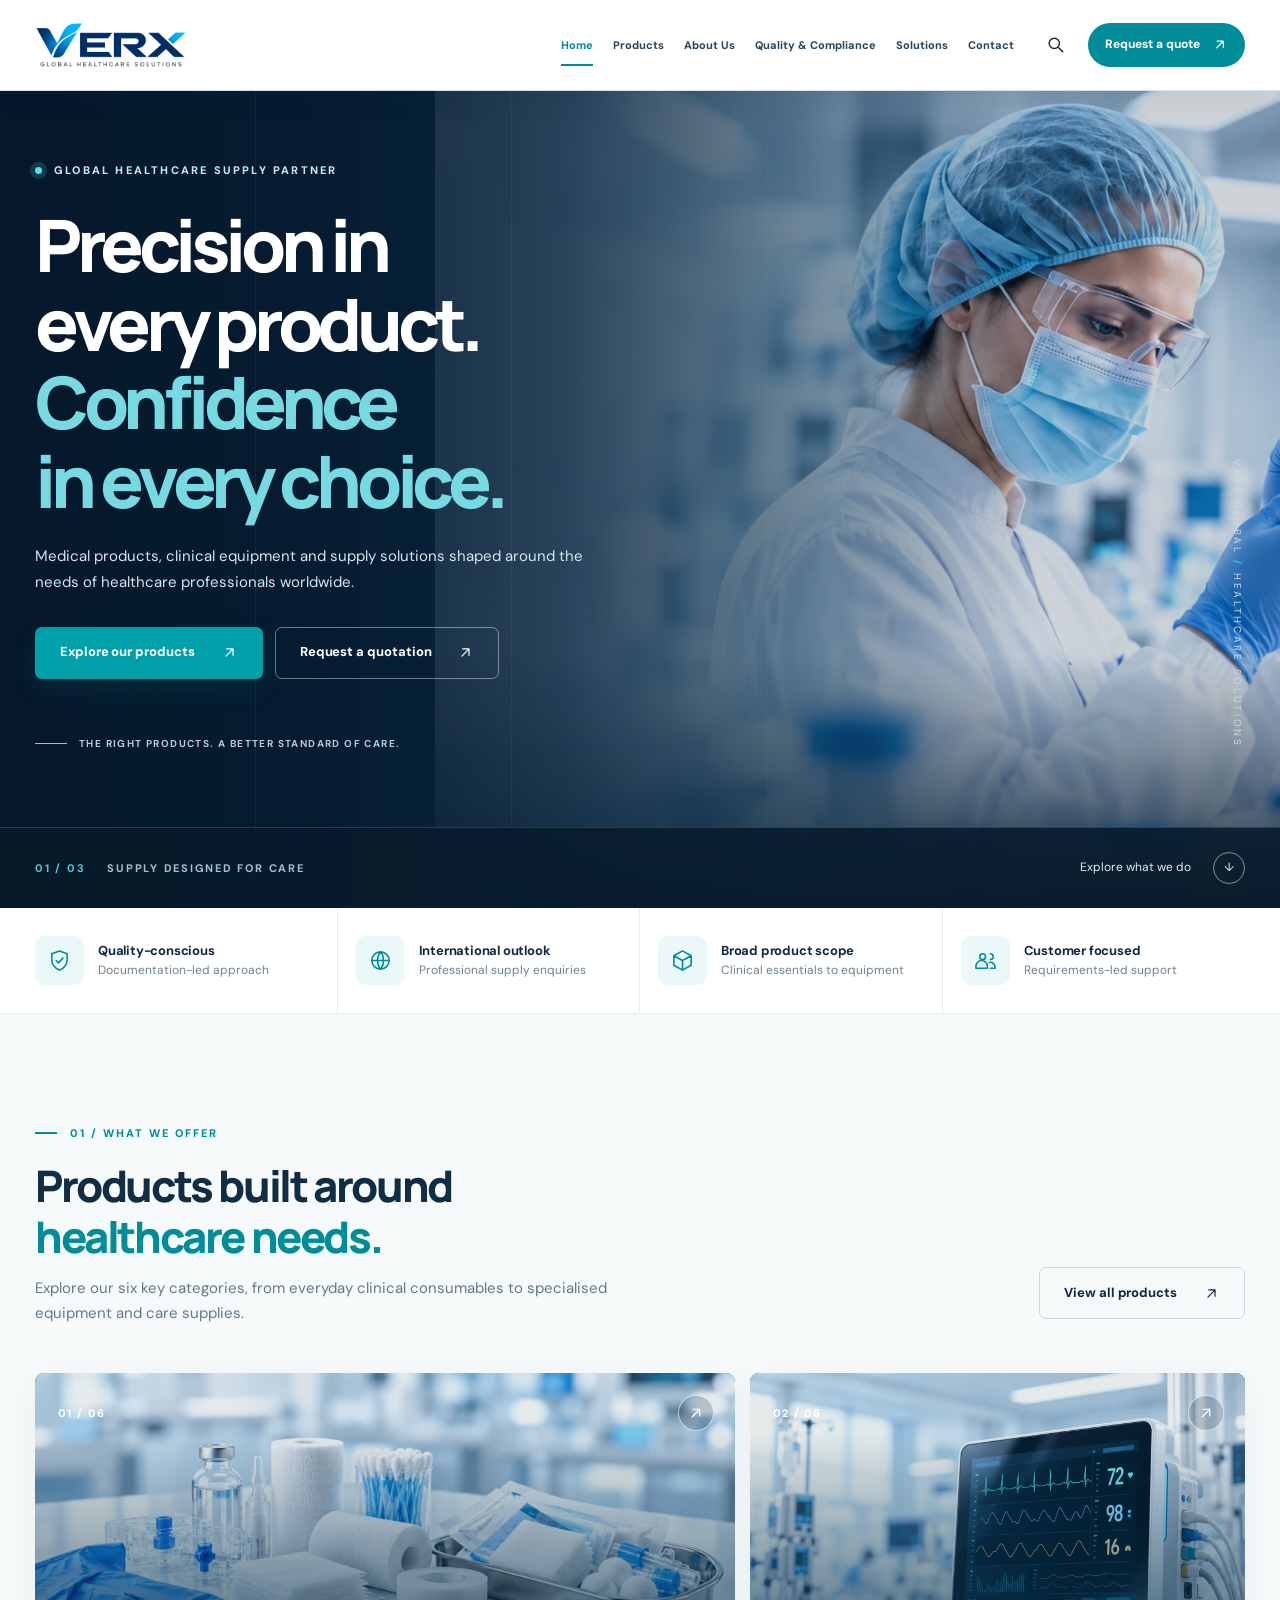
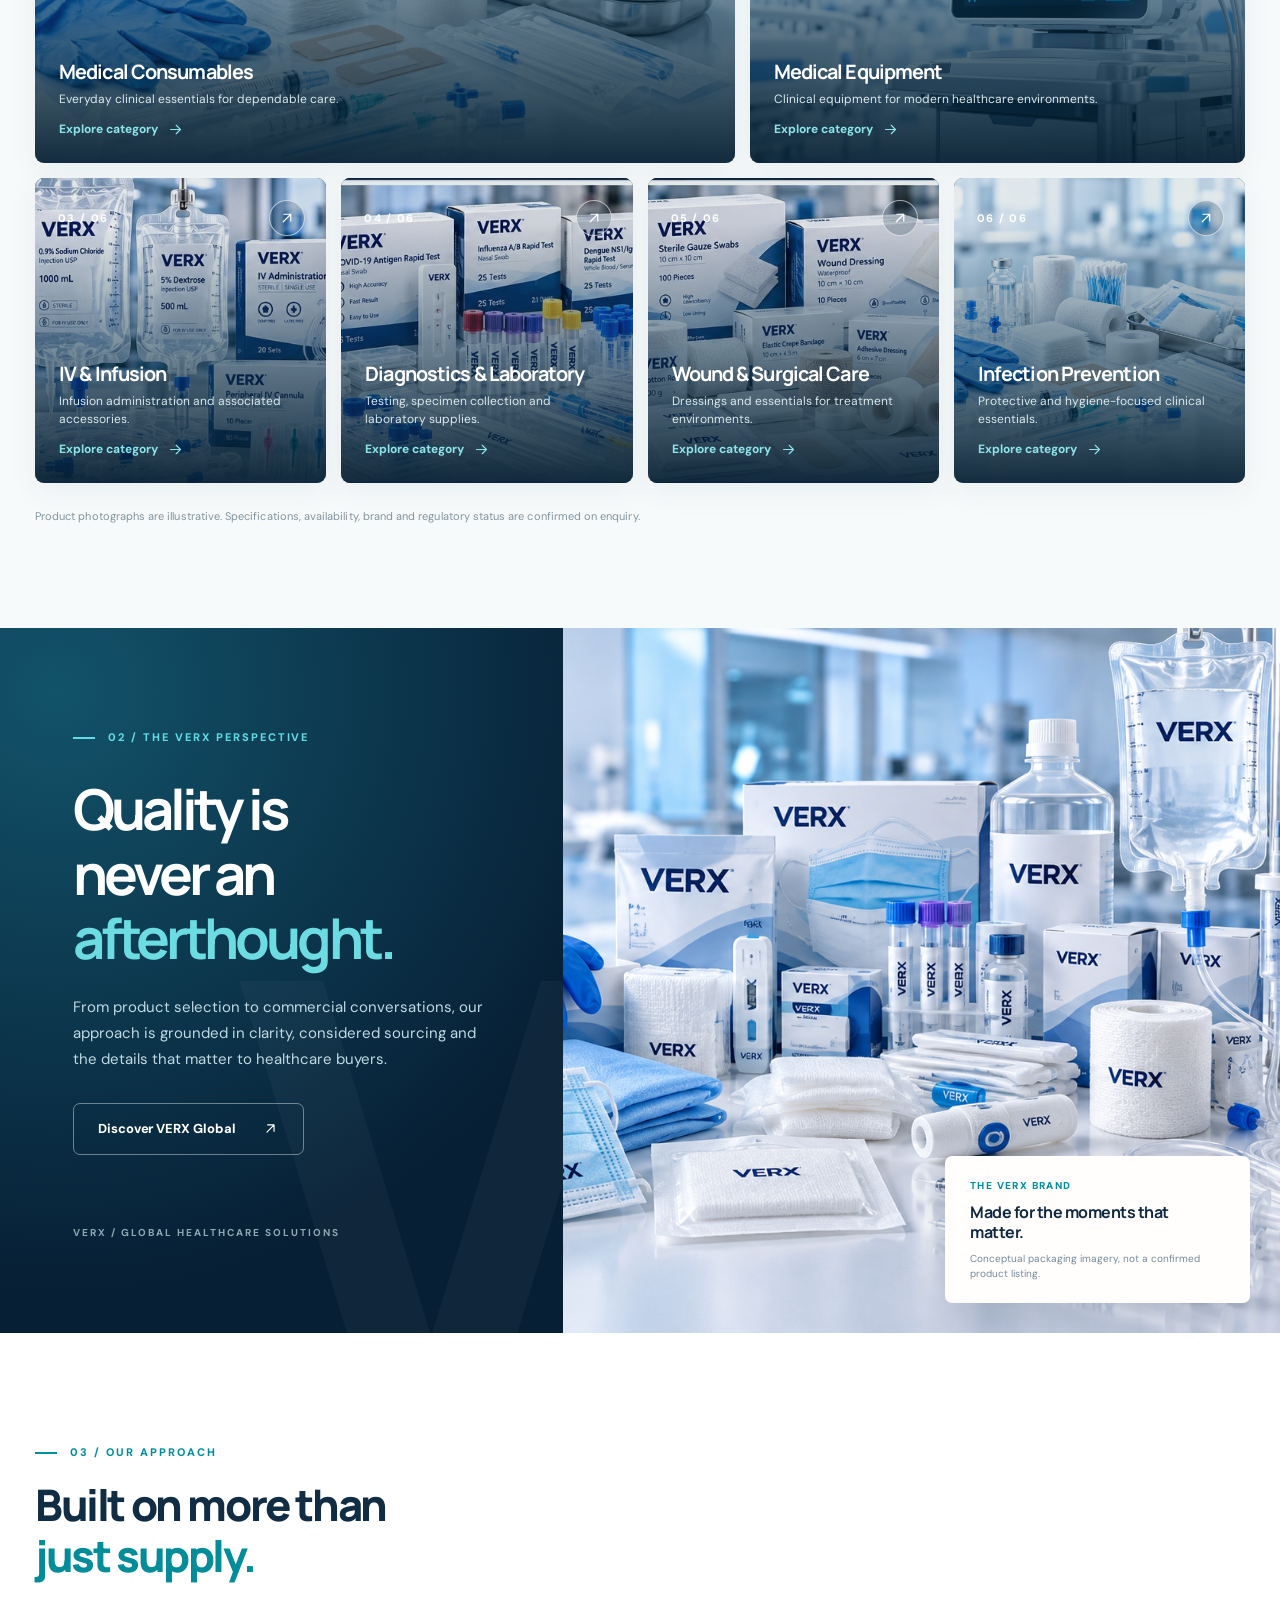
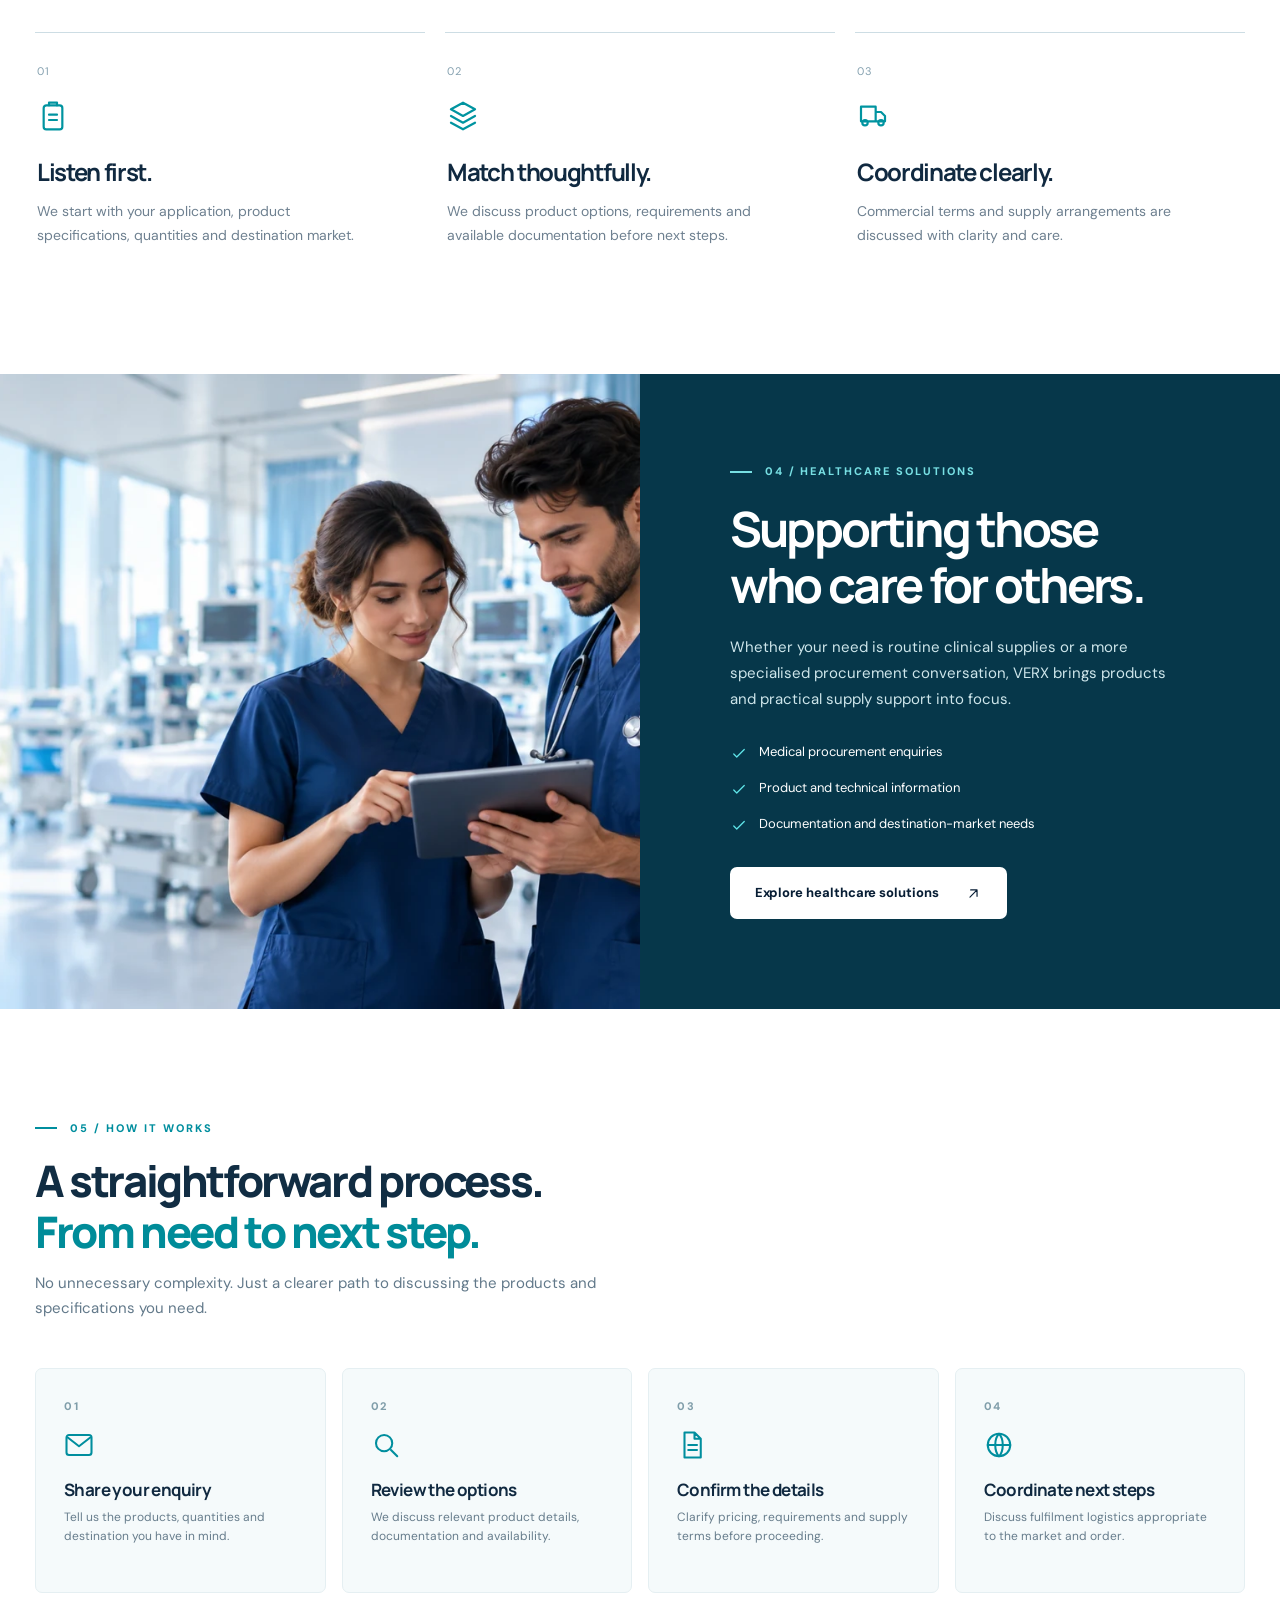
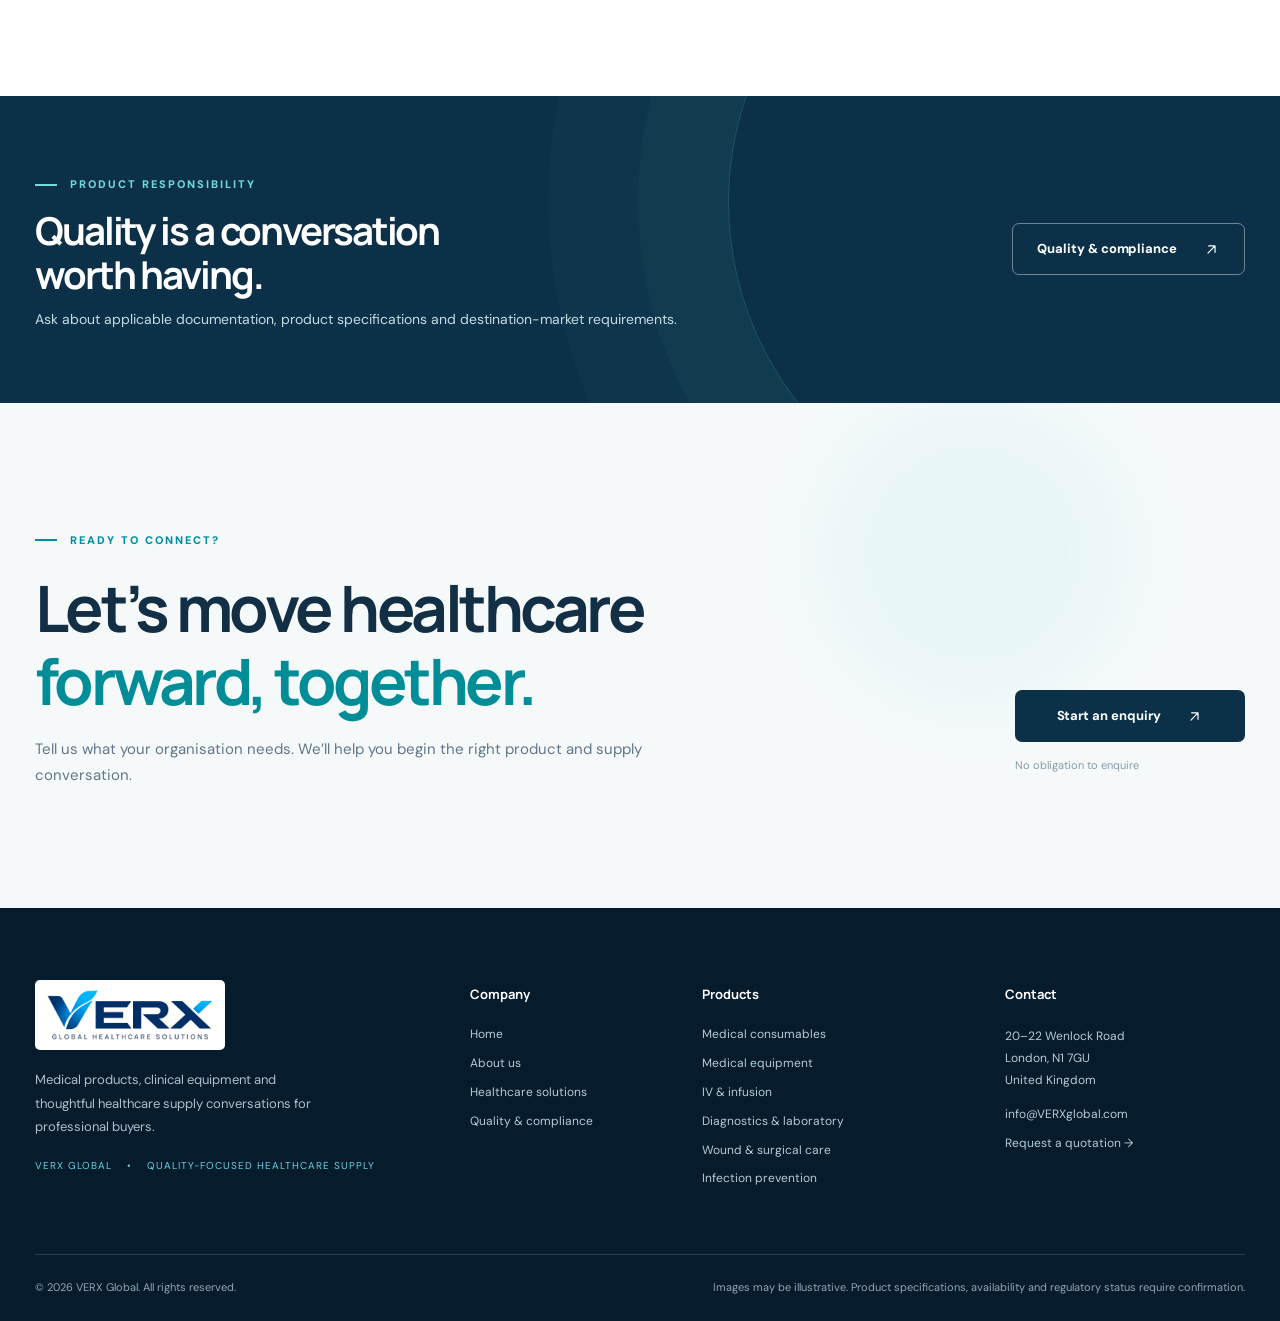
==== commit 632cc2ad: "Add files via upload" ====
--- a/index.html
+++ b/index.html
@@ -1,18 +1,8 @@
-<!doctype html><html lang="en"><head><meta charset="utf-8"><meta name="viewport" content="width=device-width, initial-scale=1"><meta name="theme-color" content="#06344e"><meta name="description" content="VERX Global supplies quality-focused medical products, consumables, equipment and healthcare solutions to professional buyers internationally."><title>VERX Global | Quality Medical Products &amp; Healthcare Solutions</title><link rel="icon" href="assets/favicon.ico" sizes="any"><link rel="icon" href="assets/favicon-32.png" type="image/png" sizes="32x32"><link rel="apple-touch-icon" href="assets/favicon-180.png"><link rel="preconnect" href="https://fonts.googleapis.com"><link rel="preconnect" href="https://fonts.gstatic.com" crossorigin><link href="https://fonts.googleapis.com/css2?family=DM+Sans:wght@400;500;600;700;800&family=Manrope:wght@400;500;600;700;800&display=swap" rel="stylesheet"><link rel="stylesheet" href="style.css"></head><body><div id="header"></div><main id="main-content"><section class="hero"><img class="hero-photo" src="assets/healthcare-hero.jpg" alt="Healthcare professional inspecting a vial in a modern clinical setting" width="1672" height="941" fetchpriority="high"><div class="hero-overlay"></div><div class="site-width hero-content"><div class="hero-copy"><div class="kicker dark">GLOBAL SUPPLY. BETTER HEALTHCARE.</div><h1>Advancing Healthcare<br>Through Quality<br><span>Medical Solutions.</span></h1><p>VERX Global brings together a comprehensive range of medical products, equipment and healthcare solutions for professional buyers and healthcare organisations worldwide.</p><div class="actions"><a href="contact.html" class="button primary">Request a Quote <span>↗</span></a><a href="products.html" class="button secondary">Explore Products <span>↗</span></a></div></div><div class="hero-caption"><span class="line"></span>QUALITY-FOCUSED PRODUCTS.<br>CONNECTED HEALTHCARE.</div></div><div class="site-width"><div class="hero-trust"><div class="trust-item"><span class="trust-icon">✧</span><div><strong>Quality Focused</strong><small>Documentation-led approach</small></div></div><div class="trust-item"><span class="trust-icon">◎</span><div><strong>Global Outlook</strong><small>International supply enquiries</small></div></div><div class="trust-item"><span class="trust-icon">⇄</span><div><strong>Supply Coordination</strong><small>Responsive procurement support</small></div></div><div class="trust-item"><span class="trust-icon">♧</span><div><strong>Professional Partners</strong><small>Healthcare and trade customers</small></div></div></div></div></section>
-<section class="section categories-section" id="categories"><div class="site-width"><div class="section-intro center"><span class="kicker">OUR PRODUCT CATEGORIES</span><h2>Comprehensive Solutions for Modern Healthcare</h2><p>From everyday consumables to specialised clinical supplies, we offer a broad medical product portfolio designed around professional healthcare needs.</p></div><div class="category-grid"><article class="category-card" id="home-consumables">
-    <a class="category-photo" href="products.html#consumables" aria-label="View products: Medical Consumables"><img src="assets/consumables.jpg" alt="Sterile medical supplies on a clinical table" loading="lazy" width="502" height="399"></a>
-    <div class="category-copy"><h3>Medical Consumables</h3><p>Everyday essentials for safe and efficient clinical care.</p><a class="inline-link" href="products.html#consumables">View products <span aria-hidden="true">↗</span></a></div></article><article class="category-card" id="home-infusion">
-    <a class="category-photo" href="products.html#infusion" aria-label="View products: IV &amp; Infusion"><img src="assets/infusion.jpg" alt="Illustrative iv &amp; infusion supplies" loading="lazy" width="502" height="399"></a>
-    <div class="category-copy"><h3>IV &amp; Infusion</h3><p>Infusion accessories, administration sets and associated products.</p><a class="inline-link" href="products.html#infusion">View products <span aria-hidden="true">↗</span></a></div></article><article class="category-card" id="home-surgical">
-    <a class="category-photo" href="products.html#surgical" aria-label="View products: Medical Equipment"><img src="assets/surgical.jpg" alt="Modern vital signs monitor in a hospital setting" loading="lazy" width="502" height="399"></a>
-    <div class="category-copy"><h3>Medical Equipment</h3><p>Equipment and clinical tools for healthcare delivery.</p><a class="inline-link" href="products.html#surgical">View products <span aria-hidden="true">↗</span></a></div></article><article class="category-card" id="home-diagnostics">
-    <a class="category-photo" href="products.html#diagnostics" aria-label="View products: Diagnostics &amp; Laboratory"><img src="assets/diagnostics.jpg" alt="Illustrative diagnostics &amp; laboratory supplies" loading="lazy" width="502" height="399"></a>
-    <div class="category-copy"><h3>Diagnostics &amp; Laboratory</h3><p>Testing, specimen collection and laboratory supplies.</p><a class="inline-link" href="products.html#diagnostics">View products <span aria-hidden="true">↗</span></a></div></article><article class="category-card" id="home-wound-care">
-    <a class="category-photo" href="products.html#wound-care" aria-label="View products: Wound &amp; Surgical Care"><img src="assets/wound-care.jpg" alt="Illustrative wound &amp; surgical care supplies" loading="lazy" width="502" height="399"></a>
-    <div class="category-copy"><h3>Wound &amp; Surgical Care</h3><p>Dressings, surgical essentials and wound management products.</p><a class="inline-link" href="products.html#wound-care">View products <span aria-hidden="true">↗</span></a></div></article><article class="category-card" id="home-ppe">
-    <a class="category-photo" href="products.html#ppe" aria-label="View products: Infection Prevention"><img src="assets/ppe.jpg" alt="Illustrative infection prevention supplies" loading="lazy" width="502" height="399"></a>
-    <div class="category-copy"><h3>Infection Prevention</h3><p>Protective products, hygiene and infection control essentials.</p><a class="inline-link" href="products.html#ppe">View products <span aria-hidden="true">↗</span></a></div></article></div><p class="micro-note">Images are illustrative product concepts; availability, specifications, documentation and regulatory status are confirmed per enquiry.</p></div></section>
-<section class="brand-showcase"><img src="assets/verx-products.png" alt="Illustrative VERX-branded medical product assortment" loading="lazy" width="1774" height="887"><div class="brand-tint"></div><div class="site-width brand-inner"><div class="brand-text"><span class="kicker dark">THE VERX BRAND</span><h2>Quality Products<br>You Can Trust.</h2><p>Our VERX product approach brings a focus on quality, safety, reliability and commercial value — supporting healthcare professionals and buyers across different markets.</p><a class="button primary" href="products.html">Explore the VERX Range <span>↗</span></a></div></div><span class="brand-disclaimer">Conceptual product imagery; actual stock and packaging are subject to confirmation.</span></section>
-<section class="why-section"><div class="why-copy"><div class="why-inner"><span class="kicker">WHY CHOOSE VERX GLOBAL</span><h2>A Partner for Better Healthcare</h2><p class="section-sub">Product choice, clear communication and practical support at every stage.</p><div class="benefit-grid"><div><span class="benefit-symbol">◇</span><h3>Quality Focus</h3><p>Attention to product suitability and documentation</p></div><div><span class="benefit-symbol">◎</span><h3>Global Perspective</h3><p>Serving enquiries across international markets</p></div><div><span class="benefit-symbol">♧</span><h3>Customer Centric</h3><p>Solutions tailored to your requirements</p></div><div><span class="benefit-symbol">⚙</span><h3>Reliable Coordination</h3><p>Clear communication throughout your enquiry</p></div></div></div></div><div class="why-map"><div class="map-orbit orb1"></div><div class="map-orbit orb2"></div><div class="map-globe" aria-hidden="true">◎</div><div class="map-content"><span class="kicker light">INTERNATIONAL OUTLOOK</span><h3>Supporting Healthcare<br>Around the World.</h3><p>We welcome enquiries from healthcare providers, institutions, distributors and commercial buyers.</p><a class="button on-dark" href="contact.html">Discuss Your Requirements <span>↗</span></a></div></div></section>
-<section class="section process-section"><div class="site-width"><div class="section-intro center"><span class="kicker">HOW IT WORKS</span><h2>A Simple Process, From Enquiry to Delivery</h2><p>From an initial requirement to a coordinated supply discussion, our process is designed to be clear and practical.</p></div><div class="process-grid"><div class="process-card"><span class="process-num">01</span><span class="process-icon">▤</span><h3>Submit Your Enquiry</h3><p>Tell us what you need, including products, volumes and destination.</p></div><div class="process-card"><span class="process-num">02</span><span class="process-icon">☏</span><h3>Receive a Tailored Quote</h3><p>We discuss relevant product options and commercial details.</p></div><div class="process-card"><span class="process-num">03</span><span class="process-icon">▣</span><h3>Confirm Your Order</h3><p>Clarify specifications, documentation and applicable supply terms.</p></div><div class="process-card"><span class="process-num">04</span><span class="process-icon">⇥</span><h3>Plan Global Delivery</h3><p>Coordinate fulfilment based on product availability and market needs.</p></div></div></div></section>
-<section class="section compliance-feature"><div class="site-width compliance-inner"><div><span class="kicker">QUALITY & COMPLIANCE</span><h2>Confidence starts with the right documentation.</h2><p>Regulatory documentation and quality requirements differ by product and destination market. We prioritise clear, product-specific information for informed procurement.</p></div><a class="button secondary" href="quality.html">Our Quality Approach <span>↗</span></a></div></section></main><div id="footer"></div><script defer src="site.js"></script></body></html>+<!doctype html><html lang="en"><head><meta charset="utf-8"><meta name="viewport" content="width=device-width,initial-scale=1"><meta name="theme-color" content="#071e36"><meta name="description" content="Quality-focused medical products, clinical equipment, healthcare solutions and international procurement enquiries."><title>VERX Global | Medical Products &amp; Healthcare Supply</title><link rel="icon" href="assets/favicon.ico" sizes="any"><link rel="icon" type="image/png" sizes="32x32" href="assets/favicon-32.png"><link rel="apple-touch-icon" href="assets/favicon-180.png"><link rel="preconnect" href="https://fonts.googleapis.com"><link rel="preconnect" href="https://fonts.gstatic.com" crossorigin><link href="https://fonts.googleapis.com/css2?family=DM+Sans:wght@400;500;600;700&family=Manrope:wght@400;500;600;700;800&display=swap" rel="stylesheet"><link rel="stylesheet" href="style.css"><script defer src="site.js"></script></head><body><a class="skip-link" href="#main-content">Skip to main content</a><div id="site-header"></div><main id="main-content"><section class="hero-home"><div class="hero-image"><img src="assets/hero-clinical.webp" alt="Clinician in protective equipment carefully inspecting a vial" fetchpriority="high"></div><div class="hero-shade"></div><div class="hero-grid" aria-hidden="true"></div><div class="container hero-inner"><div class="hero-main"><span class="hero-eyebrow"><i></i> GLOBAL HEALTHCARE SUPPLY PARTNER</span><h1>Precision in<br>every product.<br><span>Confidence<br>in every choice.</span></h1><p>Medical products, clinical equipment and supply solutions shaped around the needs of healthcare professionals worldwide.</p><div class="hero-actions"><a class="button solid" href="products.html">Explore our products<svg class="button-icon" width="17" height="17" viewBox="0 0 24 24" fill="none" stroke="currentColor" stroke-width="1.65" stroke-linecap="round" stroke-linejoin="round" aria-hidden="true"><path d="M7 17 17 7M8 7h9v9"/></svg></a><a class="button outline-on-dark" href="contact.html">Request a quotation<svg class="button-icon" width="17" height="17" viewBox="0 0 24 24" fill="none" stroke="currentColor" stroke-width="1.65" stroke-linecap="round" stroke-linejoin="round" aria-hidden="true"><path d="M7 17 17 7M8 7h9v9"/></svg></a></div><div class="hero-annotation"><span class="line"></span> THE RIGHT PRODUCTS. A BETTER STANDARD OF CARE.</div></div><div class="hero-side-label">VERX GLOBAL <span> / </span> HEALTHCARE SOLUTIONS</div></div><div class="hero-bottom"><div class="container hero-bottom-inner"><div class="hero-bottom-text"><span>01 / 03</span><span>SUPPLY DESIGNED FOR CARE</span></div><div class="hero-bottom-side"><span>Explore what we do</span><a href="#products" aria-label="Scroll down to products">↓</a></div></div></div></section>
+<section class="proof-bar"><div class="container proof-grid"><div class="proof-item"><span class="proof-icon"><svg class="icon" width="23" height="23" viewBox="0 0 24 24" fill="none" stroke="currentColor" stroke-width="1.65" stroke-linecap="round" stroke-linejoin="round" aria-hidden="true"><path d="M12 2 4 5v6c0 5.5 3.4 9.2 8 11 4.6-1.8 8-5.5 8-11V5z"/><path d="m8.5 12 2.5 2.5 4.5-5"/></svg></span><div><strong>Quality-conscious</strong><p>Documentation-led approach</p></div></div><div class="proof-item"><span class="proof-icon"><svg class="icon" width="23" height="23" viewBox="0 0 24 24" fill="none" stroke="currentColor" stroke-width="1.65" stroke-linecap="round" stroke-linejoin="round" aria-hidden="true"><circle cx="12" cy="12" r="9"/><path d="M3 12h18M12 3c4 4 4 14 0 18M12 3c-4 4-4 14 0 18"/></svg></span><div><strong>International outlook</strong><p>Professional supply enquiries</p></div></div><div class="proof-item"><span class="proof-icon"><svg class="icon" width="23" height="23" viewBox="0 0 24 24" fill="none" stroke="currentColor" stroke-width="1.65" stroke-linecap="round" stroke-linejoin="round" aria-hidden="true"><path d="m12 2 9 5-9 5-9-5zM3 7v10l9 5 9-5V7M12 12v10"/></svg></span><div><strong>Broad product scope</strong><p>Clinical essentials to equipment</p></div></div><div class="proof-item"><span class="proof-icon"><svg class="icon" width="23" height="23" viewBox="0 0 24 24" fill="none" stroke="currentColor" stroke-width="1.65" stroke-linecap="round" stroke-linejoin="round" aria-hidden="true"><circle cx="9" cy="8" r="3"/><path d="M2 20v-2a6 6 0 0 1 12 0v2H2Zm15-9a3 3 0 1 0 0-6M16 14a5 5 0 0 1 6 5v1h-5"/></svg></span><div><strong>Customer focused</strong><p>Requirements-led support</p></div></div></div></section>
+<section class="section products-section" id="products"><div class="container"><div class="section-heading"><div><span class="eyebrow">01 / WHAT WE OFFER</span><h2>Products built around<br><em>healthcare needs.</em></h2><p>Explore our six key categories, from everyday clinical consumables to specialised equipment and care supplies.</p></div><a class="button ghost" href="products.html">View all products<svg class="button-icon" width="17" height="17" viewBox="0 0 24 24" fill="none" stroke="currentColor" stroke-width="1.65" stroke-linecap="round" stroke-linejoin="round" aria-hidden="true"><path d="M7 17 17 7M8 7h9v9"/></svg></a></div><div class="product-grid"><article class="product-card feature-product" id="home-consumables" data-search="medical consumables consumables gloves syringes dressings"><img src="assets/consumables-premium.webp" alt="Illustrative medical consumables product photography" loading="lazy"><div class="product-gradient"></div><div class="product-top"><span>01 / 06</span><svg class="product-arrow" width="18" height="18" viewBox="0 0 24 24" fill="none" stroke="currentColor" stroke-width="1.65" stroke-linecap="round" stroke-linejoin="round" aria-hidden="true"><path d="M7 17 17 7M8 7h9v9"/></svg></div><div class="product-info"><h3>Medical Consumables</h3><p>Everyday clinical essentials for dependable care.</p><a class="card-link" href="products.html#consumables" aria-label="Explore Medical Consumables">Explore category <svg class="icon" width="17" height="17" viewBox="0 0 24 24" fill="none" stroke="currentColor" stroke-width="1.65" stroke-linecap="round" stroke-linejoin="round" aria-hidden="true"><path d="M5 12h14m-6-6 6 6-6 6"/></svg></a></div></article><article class="product-card feature-product" id="home-surgical" data-search="medical equipment equipment monitor device instruments"><img src="assets/equipment-premium.webp" alt="Illustrative medical equipment product photography" loading="lazy"><div class="product-gradient"></div><div class="product-top"><span>02 / 06</span><svg class="product-arrow" width="18" height="18" viewBox="0 0 24 24" fill="none" stroke="currentColor" stroke-width="1.65" stroke-linecap="round" stroke-linejoin="round" aria-hidden="true"><path d="M7 17 17 7M8 7h9v9"/></svg></div><div class="product-info"><h3>Medical Equipment</h3><p>Clinical equipment for modern healthcare environments.</p><a class="card-link" href="products.html#surgical" aria-label="Explore Medical Equipment">Explore category <svg class="icon" width="17" height="17" viewBox="0 0 24 24" fill="none" stroke="currentColor" stroke-width="1.65" stroke-linecap="round" stroke-linejoin="round" aria-hidden="true"><path d="M5 12h14m-6-6 6 6-6 6"/></svg></a></div></article><article class="product-card " id="home-infusion" data-search="iv &amp; infusion infusion iv administration"><img src="assets/infusion.jpg" alt="Illustrative iv & infusion product photography" loading="lazy"><div class="product-gradient"></div><div class="product-top"><span>03 / 06</span><svg class="product-arrow" width="18" height="18" viewBox="0 0 24 24" fill="none" stroke="currentColor" stroke-width="1.65" stroke-linecap="round" stroke-linejoin="round" aria-hidden="true"><path d="M7 17 17 7M8 7h9v9"/></svg></div><div class="product-info"><h3>IV & Infusion</h3><p>Infusion administration and associated accessories.</p><a class="card-link" href="products.html#infusion" aria-label="Explore IV & Infusion">Explore category <svg class="icon" width="17" height="17" viewBox="0 0 24 24" fill="none" stroke="currentColor" stroke-width="1.65" stroke-linecap="round" stroke-linejoin="round" aria-hidden="true"><path d="M5 12h14m-6-6 6 6-6 6"/></svg></a></div></article><article class="product-card " id="home-diagnostics" data-search="diagnostics &amp; laboratory diagnostics laboratory sample testing"><img src="assets/diagnostics.jpg" alt="Illustrative diagnostics & laboratory product photography" loading="lazy"><div class="product-gradient"></div><div class="product-top"><span>04 / 06</span><svg class="product-arrow" width="18" height="18" viewBox="0 0 24 24" fill="none" stroke="currentColor" stroke-width="1.65" stroke-linecap="round" stroke-linejoin="round" aria-hidden="true"><path d="M7 17 17 7M8 7h9v9"/></svg></div><div class="product-info"><h3>Diagnostics & Laboratory</h3><p>Testing, specimen collection and laboratory supplies.</p><a class="card-link" href="products.html#diagnostics" aria-label="Explore Diagnostics & Laboratory">Explore category <svg class="icon" width="17" height="17" viewBox="0 0 24 24" fill="none" stroke="currentColor" stroke-width="1.65" stroke-linecap="round" stroke-linejoin="round" aria-hidden="true"><path d="M5 12h14m-6-6 6 6-6 6"/></svg></a></div></article><article class="product-card " id="home-wound-care" data-search="wound &amp; surgical care surgical wound dressings"><img src="assets/wound-care.jpg" alt="Illustrative wound & surgical care product photography" loading="lazy"><div class="product-gradient"></div><div class="product-top"><span>05 / 06</span><svg class="product-arrow" width="18" height="18" viewBox="0 0 24 24" fill="none" stroke="currentColor" stroke-width="1.65" stroke-linecap="round" stroke-linejoin="round" aria-hidden="true"><path d="M7 17 17 7M8 7h9v9"/></svg></div><div class="product-info"><h3>Wound & Surgical Care</h3><p>Dressings and essentials for treatment environments.</p><a class="card-link" href="products.html#wound-care" aria-label="Explore Wound & Surgical Care">Explore category <svg class="icon" width="17" height="17" viewBox="0 0 24 24" fill="none" stroke="currentColor" stroke-width="1.65" stroke-linecap="round" stroke-linejoin="round" aria-hidden="true"><path d="M5 12h14m-6-6 6 6-6 6"/></svg></a></div></article><article class="product-card " id="home-ppe" data-search="infection prevention infection hygiene ppe gloves"><img src="assets/ppe.jpg" alt="Illustrative infection prevention product photography" loading="lazy"><div class="product-gradient"></div><div class="product-top"><span>06 / 06</span><svg class="product-arrow" width="18" height="18" viewBox="0 0 24 24" fill="none" stroke="currentColor" stroke-width="1.65" stroke-linecap="round" stroke-linejoin="round" aria-hidden="true"><path d="M7 17 17 7M8 7h9v9"/></svg></div><div class="product-info"><h3>Infection Prevention</h3><p>Protective and hygiene-focused clinical essentials.</p><a class="card-link" href="products.html#ppe" aria-label="Explore Infection Prevention">Explore category <svg class="icon" width="17" height="17" viewBox="0 0 24 24" fill="none" stroke="currentColor" stroke-width="1.65" stroke-linecap="round" stroke-linejoin="round" aria-hidden="true"><path d="M5 12h14m-6-6 6 6-6 6"/></svg></a></div></article></div><p class="fine-print">Product photographs are illustrative. Specifications, availability, brand and regulatory status are confirmed on enquiry.</p></div></section>
+<section class="brand-section"><div class="brand-left"><span class="eyebrow">02 / THE VERX PERSPECTIVE</span><h2>Quality is<br>never an<br><em>afterthought.</em></h2><p>From product selection to commercial conversations, our approach is grounded in clarity, considered sourcing and the details that matter to healthcare buyers.</p><a class="button outline-on-dark" href="about.html">Discover VERX Global<svg class="button-icon" width="17" height="17" viewBox="0 0 24 24" fill="none" stroke="currentColor" stroke-width="1.65" stroke-linecap="round" stroke-linejoin="round" aria-hidden="true"><path d="M7 17 17 7M8 7h9v9"/></svg></a><span class="brand-signature">VERX / GLOBAL HEALTHCARE SOLUTIONS</span></div><div class="brand-right"><img src="assets/verx-products.png" alt="Illustrative VERX-branded product packaging and medical supplies" loading="lazy"><div class="brand-image-note"><span>THE VERX BRAND</span><strong>Made for the moments that matter.</strong><small>Conceptual packaging imagery, not a confirmed product listing.</small></div></div></section>
+<section class="section values-section"><div class="container"><div class="values-head"><span class="eyebrow">03 / OUR APPROACH</span><h2>Built on more than<br><em>just supply.</em></h2></div><div class="value-items"><div><span class="value-num">01</span><svg class="icon" width="32" height="32" viewBox="0 0 24 24" fill="none" stroke="currentColor" stroke-width="1.65" stroke-linecap="round" stroke-linejoin="round" aria-hidden="true"><rect x="5" y="4" width="14" height="18" rx="2"/><path d="M9 4V2h6v2M9 11h6M9 15h6"/></svg><h3>Listen first.</h3><p>We start with your application, product specifications, quantities and destination market.</p></div><div><span class="value-num">02</span><svg class="icon" width="32" height="32" viewBox="0 0 24 24" fill="none" stroke="currentColor" stroke-width="1.65" stroke-linecap="round" stroke-linejoin="round" aria-hidden="true"><path d="m12 2 9 5-9 5-9-5zM3 12l9 5 9-5M3 17l9 5 9-5"/></svg><h3>Match thoughtfully.</h3><p>We discuss product options, requirements and available documentation before next steps.</p></div><div><span class="value-num">03</span><svg class="icon" width="32" height="32" viewBox="0 0 24 24" fill="none" stroke="currentColor" stroke-width="1.65" stroke-linecap="round" stroke-linejoin="round" aria-hidden="true"><path d="M3 5h11v11H3zM14 9h4l3 3v4h-7M6 19a2 2 0 1 0 0-4 2 2 0 0 0 0 4Zm12 0a2 2 0 1 0 0-4 2 2 0 0 0 0 4Z"/></svg><h3>Coordinate clearly.</h3><p>Commercial terms and supply arrangements are discussed with clarity and care.</p></div></div></div></section>
+<section class="impact-section"><div class="impact-image"><img src="assets/hospital-environment.webp" loading="lazy" alt="Healthcare professionals working inside a bright modern hospital"></div><div class="impact-body"><span class="eyebrow">04 / HEALTHCARE SOLUTIONS</span><h2>Supporting those<br>who care for others.</h2><p>Whether your need is routine clinical supplies or a more specialised procurement conversation, VERX brings products and practical supply support into focus.</p><ul class="clean-checks"><li><svg class="icon" width="22" height="22" viewBox="0 0 24 24" fill="none" stroke="currentColor" stroke-width="1.65" stroke-linecap="round" stroke-linejoin="round" aria-hidden="true"><path d="m5 12 4 4L19 6"/></svg> Medical procurement enquiries</li><li><svg class="icon" width="22" height="22" viewBox="0 0 24 24" fill="none" stroke="currentColor" stroke-width="1.65" stroke-linecap="round" stroke-linejoin="round" aria-hidden="true"><path d="m5 12 4 4L19 6"/></svg> Product and technical information</li><li><svg class="icon" width="22" height="22" viewBox="0 0 24 24" fill="none" stroke="currentColor" stroke-width="1.65" stroke-linecap="round" stroke-linejoin="round" aria-hidden="true"><path d="m5 12 4 4L19 6"/></svg> Documentation and destination-market needs</li></ul><a class="button light" href="solutions.html">Explore healthcare solutions<svg class="button-icon" width="17" height="17" viewBox="0 0 24 24" fill="none" stroke="currentColor" stroke-width="1.65" stroke-linecap="round" stroke-linejoin="round" aria-hidden="true"><path d="M7 17 17 7M8 7h9v9"/></svg></a></div></section>
+<section class="section process-section"><div class="container"><div class="section-heading"><div><span class="eyebrow">05 / HOW IT WORKS</span><h2>A straightforward process.<br><em>From need to next step.</em></h2><p>No unnecessary complexity. Just a clearer path to discussing the products and specifications you need.</p></div></div><div class="steps-grid"><div class="step"><span>01</span><svg class="icon" width="30" height="30" viewBox="0 0 24 24" fill="none" stroke="currentColor" stroke-width="1.65" stroke-linecap="round" stroke-linejoin="round" aria-hidden="true"><rect x="2" y="4" width="20" height="16" rx="2"/><path d="m3 6 9 7 9-7"/></svg><h3>Share your enquiry</h3><p>Tell us the products, quantities and destination you have in mind.</p></div><div class="step"><span>02</span><svg class="icon" width="30" height="30" viewBox="0 0 24 24" fill="none" stroke="currentColor" stroke-width="1.65" stroke-linecap="round" stroke-linejoin="round" aria-hidden="true"><circle cx="10.5" cy="10.5" r="6.5"/><path d="m16 16 5 5"/></svg><h3>Review the options</h3><p>We discuss relevant product details, documentation and availability.</p></div><div class="step"><span>03</span><svg class="icon" width="30" height="30" viewBox="0 0 24 24" fill="none" stroke="currentColor" stroke-width="1.65" stroke-linecap="round" stroke-linejoin="round" aria-hidden="true"><path d="M6 2h8l5 5v15H6zM14 2v5h5M9 12h7M9 16h7"/></svg><h3>Confirm the details</h3><p>Clarify pricing, requirements and supply terms before proceeding.</p></div><div class="step"><span>04</span><svg class="icon" width="30" height="30" viewBox="0 0 24 24" fill="none" stroke="currentColor" stroke-width="1.65" stroke-linecap="round" stroke-linejoin="round" aria-hidden="true"><circle cx="12" cy="12" r="9"/><path d="M3 12h18M12 3c4 4 4 14 0 18M12 3c-4 4-4 14 0 18"/></svg><h3>Coordinate next steps</h3><p>Discuss fulfilment logistics appropriate to the market and order.</p></div></div></div></section>
+<section class="standard-banner"><div class="container standard-inner"><div><span class="eyebrow">PRODUCT RESPONSIBILITY</span><h2>Quality is a conversation<br>worth having.</h2><p>Ask about applicable documentation, product specifications and destination-market requirements.</p></div><a class="button outline-on-dark" href="quality.html">Quality & compliance<svg class="button-icon" width="17" height="17" viewBox="0 0 24 24" fill="none" stroke="currentColor" stroke-width="1.65" stroke-linecap="round" stroke-linejoin="round" aria-hidden="true"><path d="M7 17 17 7M8 7h9v9"/></svg></a></div></section><section class="final-cta"><div class="container cta-inner"><div class="cta-glow"></div><div class="cta-copy"><span class="eyebrow">READY TO CONNECT?</span><h2>Let’s move healthcare<br><em>forward, together.</em></h2><p>Tell us what your organisation needs. We’ll help you begin the right product and supply conversation.</p></div><div class="cta-action"><a class="button light" href="contact.html">Start an enquiry<svg class="button-icon" width="17" height="17" viewBox="0 0 24 24" fill="none" stroke="currentColor" stroke-width="1.65" stroke-linecap="round" stroke-linejoin="round" aria-hidden="true"><path d="M7 17 17 7M8 7h9v9"/></svg></a><span>No obligation to enquire</span></div></div></section></main><div id="site-footer"></div></body></html>
--- a/style.css
+++ b/style.css
@@ -1,36 +1,41 @@
-/* VERX Global • Healthcare corporate website • GitHub Pages compatible */
-:root{--navy:#082a42;--navy2:#043b59;--deep:#052338;--teal:#008b9b;--teal2:#05a9bf;--sky:#eaf7fb;--muted:#526879;--line:#dce8ed;--pale:#f4f9fb;--white:#fff;--font:'DM Sans',system-ui,-apple-system,BlinkMacSystemFont,'Segoe UI',sans-serif;--head:'Manrope',var(--font)}
-*,*::before,*::after{box-sizing:border-box}html{scroll-behavior:smooth;scroll-padding-top:96px}body{margin:0;background:#fff;color:var(--navy);font:400 15px/1.62 var(--font);-webkit-font-smoothing:antialiased}a{color:inherit;text-decoration:none}img{display:block;max-width:100%}button,input,select,textarea{font:inherit}button{cursor:pointer}:focus-visible{outline:3px solid var(--teal2);outline-offset:4px}::selection{background:#c7eff7}.site-width{width:min(100% - clamp(38px,8vw,168px),1780px);margin-inline:auto}.skip-link{position:fixed;z-index:200;top:-100px;left:16px;background:white;color:var(--navy);padding:12px}.skip-link:focus{top:8px}
-h1,h2,h3,h4{font-family:var(--head);font-weight:800;line-height:1.18;letter-spacing:-.045em;margin:0;color:var(--navy)}p{margin:0 0 18px}h1{font-size:clamp(43px,4.25vw,80px)}h2{font-size:clamp(30px,2.8vw,50px)}h3{font-size:19px}.kicker{display:block;color:#008296;font:800 11px/1.45 var(--head);letter-spacing:.16em;text-transform:uppercase;margin-bottom:12px}.kicker.dark{color:#0b3547}.kicker.light{color:#a5eef5}.button{display:inline-flex;align-items:center;justify-content:center;gap:20px;border-radius:100px;min-height:47px;padding:13px 23px;font-size:13px;line-height:1.1;font-weight:800;white-space:nowrap;border:1px solid transparent;transition:background .2s,color .2s,transform .2s,box-shadow .2s}.button span{font-size:18px;line-height:.5;font-weight:400}.button:hover{transform:translateY(-2px);box-shadow:0 10px 22px #00394f19}.button.primary,.quote-btn{background:linear-gradient(110deg,#008794,#00a0aa);color:#fff}.button.primary:hover,.quote-btn:hover{background:linear-gradient(110deg,#007380,#058d9c)}.button.secondary{background:#fff9;border:1px solid #a1b9c6;color:var(--navy)}.button.secondary:hover{background:#fff}.button.on-dark{background:transparent;color:#fff;border-color:#75c9d4}.button.white-btn{background:#fff;color:#006f7f}
-/* Header */
-.utility-bar{background:#062b42;color:#dcecf3;font-size:10px;letter-spacing:.13em;font-weight:700}.utility-inner{display:flex;justify-content:space-between;align-items:center;min-height:27px;gap:20px}.utility-single{justify-content:center}.utility-inner a{letter-spacing:.035em;text-transform:none}.utility-inner a:hover{text-decoration:underline}.main-header{background:#ffffffed;backdrop-filter:blur(16px);position:relative;top:auto;z-index:80;border-bottom:1px solid #eaf0f3}.header-inner{min-height:80px;display:flex;align-items:center;gap:clamp(14px,1.6vw,30px)}.logo{display:flex;align-items:center;gap:18px;min-width:0;flex:none}.logo img{width:clamp(142px,13vw,212px);height:auto}.logo span{border-left:1px solid #cddde5;padding-left:13px;font-size:9px;font-weight:800;line-height:1.5;letter-spacing:.11em;color:#617d8a;white-space:nowrap}.navigation{display:flex;align-items:center;margin-left:auto;gap:clamp(13px,1.7vw,32px)}.navigation>a{font-weight:750;font-size:12px;white-space:nowrap;position:relative;padding:30px 0;color:#233e50}.navigation>a:hover,.navigation>a.selected{color:#008994}.navigation>a.selected::after{content:"";position:absolute;background:#06a5b6;bottom:17px;left:0;right:0;height:2px}.nav-actions{display:flex;align-items:center;gap:16px}.nav-actions .quote-btn{padding:14px 21px;min-height:43px;font-size:11px}.icon-button{height:38px;width:38px;border:0;background:transparent;display:grid;place-items:center;color:var(--navy);border-radius:50%}.icon-button:hover{background:#e9f7fa}.icon-button svg{width:20px;height:20px;stroke:currentColor;stroke-width:1.8;fill:none;stroke-linecap:round}.menu-toggle{display:none;flex-direction:column;gap:5px;padding:10px;background:white;border:1px solid #d3e2e8;border-radius:8px}.menu-toggle span{width:20px;height:2px;background:#15374a;border-radius:2px}
-/* Home hero */
-.hero{position:relative;isolation:isolate;min-height:625px;background:#e9f6fb;overflow:hidden}.hero-photo,.hero-overlay{position:absolute;inset:0;width:100%;height:100%}.hero-photo{z-index:-2;object-fit:cover;object-position:center 47%}.hero-overlay{z-index:-1;background:linear-gradient(90deg,#f5fcffeF 0%,#eff9fceb 31%,#ebf6f9b8 45%,#ebf7fb30 70%,#d6eff70d 100%)}.hero-content{min-height:520px;display:flex;align-items:center;position:relative;padding-top:46px;padding-bottom:42px}.hero-copy{width:min(59%,780px)}.hero-copy h1{font-size:clamp(43px,4.15vw,77px);letter-spacing:-.047em;line-height:1.105;margin:0 0 18px}.hero-copy h1 span{color:#07324a}.hero-copy>p{font-size:clamp(14px,1.13vw,19px);line-height:1.6;max-width:595px;margin-bottom:0}.actions{display:flex;gap:11px;flex-wrap:wrap;margin-top:24px}.hero-caption{font:700 12px/1.5 var(--head);letter-spacing:.13em;position:absolute;right:2.5%;bottom:70px;border-left:3px solid var(--teal);padding-left:12px;color:#1d485d}.hero-trust{position:relative;z-index:1;display:grid;grid-template-columns:repeat(4,minmax(0,1fr));gap:20px;align-items:center;min-height:105px;margin-top:0}.trust-item{display:flex;align-items:center;gap:13px}.trust-icon{flex:none;font-size:32px;color:var(--teal);line-height:1;width:42px;text-align:center}.trust-item strong{display:block;font:800 13px/1.3 var(--head)}.trust-item small{display:block;color:#395366;font-size:11px;line-height:1.45;margin-top:4px}
-/* Product tiles */
-.section{padding:clamp(58px,5.7vw,102px) 0}.categories-section{background:linear-gradient(180deg,#f3f9fb,#f7fbfc)}.section-intro{max-width:850px;margin-bottom:30px}.section-intro.center{text-align:center;margin:0 auto 30px}.section-intro h2{font-size:clamp(29px,2.8vw,47px);margin-bottom:8px}.section-intro p{font-size:15px;color:var(--muted);line-height:1.57;margin:0 auto;max-width:780px}.category-grid{display:grid;grid-template-columns:repeat(3,minmax(0,1fr));gap:12px}.category-card{min-width:0;min-height:181px;display:grid;grid-template-columns:47% 53%;border-radius:9px;overflow:hidden;background:#fff;box-shadow:0 2px 21px rgba(5,53,74,.035);transition:transform .22s,box-shadow .22s}.category-card:hover{transform:translateY(-3px);box-shadow:0 14px 27px rgba(5,51,74,.09)}.category-photo{display:block;overflow:hidden;height:100%;background:#d7e6ed}.category-photo img{width:100%;height:100%;object-fit:cover;transition:transform .35s}.category-card:hover img{transform:scale(1.06)}.category-copy{min-width:0;display:flex;flex-direction:column;align-items:flex-start;justify-content:center;padding:clamp(10px,1.3vw,26px)}.category-copy h3{font-size:clamp(14px,1.15vw,18px);letter-spacing:-.035em;margin-bottom:7px}.category-copy p{font-size:clamp(11px,.84vw,13px);line-height:1.5;color:#516779;margin:0 0 10px}.inline-link{font-weight:800;color:#008b9b;font-size:12px}.inline-link:hover{text-decoration:underline;text-underline-offset:4px}.inline-link span{margin-left:5px}.micro-note{font-size:11px;color:#718392;line-height:1.5;margin:12px 0 0}
-/* Brand */
-.brand-showcase{position:relative;min-height:405px;isolation:isolate;display:flex;align-items:center;overflow:hidden;background:#cfe8f2}.brand-showcase>img,.brand-tint{position:absolute;inset:0;width:100%;height:100%}.brand-showcase>img{object-fit:cover;object-position:56% center;z-index:-2}.brand-tint{z-index:-1;background:linear-gradient(90deg,#f6fcfff7 0%,#f3faffea 24%,#f0f9fd9e 39%,#f1f9fd12 68%)}.brand-inner{display:flex;align-items:center;min-height:400px}.brand-text{max-width:450px}.brand-text h2{font-size:clamp(35px,3.1vw,53px);margin-bottom:12px}.brand-text p{font-size:15px;line-height:1.6;max-width:420px}.brand-disclaimer{position:absolute;right:3%;bottom:12px;color:#375970;font-size:10px;background:#ffffffc9;border-radius:4px;padding:2px 7px}
-/* Why partner */
-.why-section{display:grid;grid-template-columns:56% 44%;min-height:307px}.why-copy{background:#fff;display:flex;justify-content:flex-end}.why-inner{padding:45px clamp(26px,3vw,58px) 32px clamp(32px,6vw,120px);width:100%;max-width:1050px}.why-inner h2{font-size:clamp(26px,2.4vw,41px)}.section-sub{color:#4c677a;font-size:14px;margin:6px 0 24px}.benefit-grid{display:grid;grid-template-columns:repeat(4,minmax(0,1fr))}.benefit-grid>div{padding:0 18px;border-left:1px solid #e0eaf0}.benefit-grid>div:first-child{padding-left:0;border-left:0}.benefit-symbol{font-size:31px;color:#008c9a;line-height:1.4}.benefit-grid h3{font-size:13px;margin:11px 0 5px}.benefit-grid p{font-size:11px;line-height:1.55;color:#527082;margin:0}.why-map{position:relative;overflow:hidden;background:radial-gradient(circle at 65% 60%,#096787,#063855 44%,#052c47 100%);color:#fff;min-height:307px;display:flex;align-items:center}.why-map .map-content{position:relative;z-index:2;padding:42px clamp(28px,3vw,65px);max-width:440px}.why-map h3{font-size:clamp(19px,1.8vw,28px);color:#fff;margin-bottom:9px}.why-map p{font-size:13px;color:#ddedf4;line-height:1.7;margin-bottom:18px}.map-globe{position:absolute;z-index:0;right:9%;top:-31%;font-size:450px;font-family:serif;line-height:1;color:#65bbdf26;pointer-events:none}.map-orbit{position:absolute;border:1px solid #65c6d336;width:630px;height:290px;right:-160px;top:25px;border-radius:50%;transform:rotate(-23deg)}.orb2{transform:rotate(29deg)}
-/* Process */
-.process-section{background:linear-gradient(180deg,#eff7fa,#f8fbfc)}.process-grid{display:grid;grid-template-columns:repeat(4,minmax(0,1fr));gap:0;background:#fff;border-radius:9px;box-shadow:0 5px 30px #14425a0c;padding:22px 9px}.process-card{padding:7px 28px 12px;border-right:1px solid #e2edf1;position:relative}.process-card:last-child{border-right:0}.process-num{display:inline-grid;place-items:center;width:33px;height:33px;border-radius:50%;background:#008d9b;color:#fff;font-size:12px;font-weight:800;margin-right:14px}.process-icon{color:#0690a5;font-size:28px;vertical-align:middle}.process-card h3{font-size:15px;margin:12px 0 8px}.process-card p{color:#587184;font-size:12px;line-height:1.6;margin:0}
-.compliance-feature{background:#eaf5f8;padding-block:52px}.compliance-inner{display:flex;justify-content:space-between;align-items:center;gap:45px}.compliance-inner>div{max-width:730px}.compliance-inner h2{font-size:clamp(26px,2.3vw,38px);margin-bottom:10px}.compliance-inner p{color:#496778;font-size:14px;margin-bottom:0}
-/* Other pages */
-.pagehero{background:#eaf6fa;overflow:hidden}.pagehero-inner{min-height:360px;display:grid;grid-template-columns:1fr .8fr;align-items:center;gap:6vw}.pagehero-inner>div{position:relative;z-index:2;padding:55px 0}.pagehero h1{font-size:clamp(38px,4vw,65px);margin-bottom:15px}.pagehero p{font-size:16px;color:#4b677b;max-width:675px;line-height:1.7}.pagehero img{width:100%;height:360px;object-fit:cover;object-position:center;border-radius:130px 0 0 0;align-self:stretch}.pagehero .button{margin-top:12px}.soft-section{background:#f3f9fb}.editorial-split{display:grid;grid-template-columns:1fr 1fr;gap:clamp(32px,6vw,115px);align-items:center}.editorial-split.flip>div:first-child{order:2}.editorial-split h2{margin-bottom:20px}.editorial-split p{color:#4b6579;font-size:15px;line-height:1.8}.editorial-split .big-copy{font-size:19px;color:#294b60}.editorial-split .button{margin-top:13px}.editorial-photo{position:relative}.editorial-photo>img{height:clamp(300px,35vw,550px);width:100%;object-fit:cover;border-radius:10px}.photo-tag{position:absolute;right:20px;bottom:20px;background:#fff;padding:12px 16px;font-size:11px;letter-spacing:.12em;font-weight:800;color:#136174}.value-grid,.service-grid{display:grid;grid-template-columns:repeat(3,1fr);gap:16px}.value-grid article,.service-grid article{background:#fff;border:1px solid #deebef;border-radius:10px;padding:32px;transition:box-shadow .2s}.value-grid article:hover,.service-grid article:hover{box-shadow:0 14px 38px #12395110}.value-icon{color:#038e9e;font-size:40px;display:block;margin-bottom:20px}.value-grid h3,.service-grid h3{font-size:18px;margin-bottom:9px}.value-grid p,.service-grid p{font-size:13px;line-height:1.75;color:#5a7081;margin-bottom:0}.service-grid article>span{font-size:22px;font-family:var(--head);font-weight:800;color:#0698a7;display:block;margin-bottom:25px}.tick-list{padding:0;list-style:none;margin:22px 0;display:grid;gap:14px}.tick-list li{padding-left:27px;position:relative;color:#415b70;font-size:14px}.tick-list li:before{content:'✓';position:absolute;left:0;color:#008f9b;font-weight:900}.important-note{margin-top:24px;padding:24px 28px;background:#eaf7f9;border-left:4px solid #0397a8;border-radius:6px}.important-note strong{font-size:14px}.important-note p{font-size:13px;color:#506d7f;line-height:1.6;margin:6px 0 0}.catalog-section{background:#fff}.catalog-layout{display:grid;grid-template-columns:.65fr 1.35fr;gap:55px;align-items:center}.catalog-layout img{width:100%;height:auto;border-radius:10px;border:1px solid #d9e7ec}.catalog-layout h2{margin-bottom:18px}.catalog-layout p{color:#557284}.catalog-layout .button{margin-top:9px}.product-page-grid .category-card{min-height:230px}
+/* VERX GLOBAL — SIGNATURE WEBSITE
+   Design tokens and all styles live here for easy GitHub editing.
+   No framework, external CSS libraries or build step required. */
+:root{--navy:#071d34;--night:#06182a;--ink:#102940;--muted:#587085;--teal:#008c99;--aqua:#5bd4d9;--line:#dfe9ee;--pale:#f3f8fa;--white:#fff;--font:'DM Sans',Arial,sans-serif;--display:'Manrope','DM Sans',sans-serif;--ease:cubic-bezier(.2,.75,.2,1)}
+*{box-sizing:border-box}html{scroll-behavior:smooth;scroll-padding-top:115px}body{margin:0;color:var(--ink);background:#fff;font:16px/1.65 var(--font);-webkit-font-smoothing:antialiased}img,svg{max-width:100%}img{display:block}a{text-decoration:none;color:inherit}button,input,textarea,select{font:inherit}button{cursor:pointer}a:focus-visible,button:focus-visible,input:focus-visible,select:focus-visible,textarea:focus-visible{outline:3px solid #4bcfd5;outline-offset:4px}.container{width:min(100% - 96px,1512px);margin-inline:auto}.sr-only{position:absolute!important;width:1px;height:1px;overflow:hidden;clip:rect(0,0,0,0);white-space:nowrap}.skip-link{position:fixed;top:-120px;left:16px;background:#fff;color:#000;z-index:999;padding:12px 16px;border-radius:8px}.skip-link:focus{top:12px}.icon{flex-shrink:0}h1,h2,h3,p{margin-top:0}h1,h2,h3{font-family:var(--display);letter-spacing:-.055em;line-height:1.15;color:inherit}p{line-height:1.72}em{font-style:normal;color:var(--teal)}
+/* Header remains visible as you scroll */
+.site-header{position:sticky;top:0;z-index:100;background:rgba(255,255,255,.97);border-bottom:1px solid rgba(198,217,226,.72);backdrop-filter:blur(18px);-webkit-backdrop-filter:blur(18px);box-shadow:0 8px 28px rgba(11,35,54,.055);transition:box-shadow .25s}.site-header.scrolled{box-shadow:0 15px 30px rgba(9,41,60,.13)}.header-inside{height:90px;display:flex;align-items:center;gap:clamp(18px,2.5vw,45px)}.header-brand{display:flex;align-items:center;gap:18px;flex-shrink:0;min-width:0}.header-brand img{width:162px;height:auto;max-height:57px;object-fit:contain}.header-brand-tag{border-left:1px solid #c5d9e1;padding-left:17px;font-size:9px;line-height:1.5;font-weight:800;letter-spacing:.12em;color:#4d6b7c;white-space:nowrap}.header-nav{display:flex;align-items:center;gap:clamp(16px,2vw,33px);margin-left:auto}.header-nav a{position:relative;display:inline-flex;align-items:center;height:90px;font-size:12px;font-weight:750;color:#29465c;white-space:nowrap;transition:color .2s}.header-nav a::after{position:absolute;bottom:24px;left:0;right:100%;content:"";height:2px;background:var(--teal);transition:right .2s}.header-nav a:hover,.header-nav a[aria-current="page"]{color:var(--teal)}.header-nav a[aria-current="page"]::after,.header-nav a:hover::after{right:0}.header-actions{display:flex;align-items:center;gap:13px;flex-shrink:0}.icon-btn{display:grid;place-items:center;width:40px;height:40px;background:transparent;border:0;border-radius:50%;color:var(--ink);transition:background .2s}.icon-btn:hover{background:#e8f5f7}.header-quote{display:inline-flex;align-items:center;gap:12px;border-radius:999px;padding:12px 17px;background:var(--teal);color:white;font-size:12px;font-weight:750;white-space:nowrap;transition:transform .2s,background .2s}.header-quote:hover{background:#006c80;transform:translateY(-2px)}.header-quote svg{width:16px}.menu-toggle{display:none}.header-note{display:none}
+/* Buttons + labels */
+.button{min-height:52px;display:inline-flex;align-items:center;justify-content:center;gap:22px;border:1px solid transparent;border-radius:7px;padding:15px 24px;font-size:13px;font-weight:750;letter-spacing:-.005em;transition:transform .25s var(--ease),background .25s,box-shadow .25s,color .25s;line-height:1.4}.button:hover{transform:translateY(-3px)}.button-icon{margin-left:4px;transition:transform .25s}.button:hover .button-icon{transform:translate(3px,-3px)}.button.solid{background:#00a0ab;color:white;box-shadow:0 10px 24px #00a0ab22}.button.solid:hover{background:#007e90;box-shadow:0 16px 26px #00a0ab33}.button.ghost{background:transparent;color:var(--ink);border-color:#c9dce3}.button.ghost:hover{border-color:#00a0ab;color:#007e90;background:white}.button.light{background:white;color:var(--navy)}.button.light:hover{background:#dffaff}.button.outline-on-dark{background:transparent;border-color:#ffffff68;color:#fff}.button.outline-on-dark:hover{border-color:#fff;background:#ffffff15}.eyebrow{display:inline-flex;align-items:center;gap:13px;color:#008e9e;font-size:11px;font-weight:800;letter-spacing:.18em;text-transform:uppercase;line-height:1.4}.eyebrow::before{content:"";width:22px;height:2px;background:currentColor;flex:0 0 22px}
+/* HOME Hero */
+.hero-home{min-height:720px;position:relative;overflow:hidden;background:var(--night);color:white}.hero-image,.hero-shade,.hero-grid{position:absolute;inset:0}.hero-image{left:34%}.hero-image img{width:100%;height:100%;object-fit:cover;object-position:62% 45%;filter:saturate(.88) contrast(1.03)}.hero-shade{background:linear-gradient(90deg,#06182afc 0%,#061b30f6 23%,#092640dc 44%,#082b469b 60%,#09233e33 81%,#071f3433 100%),linear-gradient(0deg,#061a2deb 0%,transparent 31%)}.hero-grid{opacity:.15;pointer-events:none;background-image:linear-gradient(90deg,transparent calc(100% - 1px),#c7eeed 100%);background-size:calc(100% / 5) 100%;mask-image:linear-gradient(90deg,black,transparent 90%)}.hero-inner{position:relative;z-index:2;min-height:640px;display:flex;align-items:center;padding:70px 0 75px}.hero-main{width:min(780px,70%)}.hero-eyebrow{font-size:11px;font-weight:800;letter-spacing:.2em;display:flex;align-items:center;gap:12px;color:#bdedf1}.hero-eyebrow i{width:7px;height:7px;border-radius:50%;background:#52e3e7;box-shadow:0 0 0 5px #52e3e72a}.hero-main h1{margin:27px 0 24px;font-size:clamp(56px,5.65vw,96px);line-height:1.085;font-weight:800;letter-spacing:-.073em;color:#fff;text-wrap:balance}.hero-main h1 span{color:#77dae2}.hero-main>p{color:#d5e6ec;font-size:clamp(15px,1.15vw,18px);max-width:580px;line-height:1.72}.hero-actions{display:flex;flex-wrap:wrap;gap:12px;margin-top:31px}.hero-annotation{display:flex;align-items:center;gap:12px;margin-top:57px;color:#b0ced7;letter-spacing:.14em;font-size:10px;font-weight:700}.hero-annotation .line{width:32px;height:1px;background:#93c8d0}.hero-side-label{position:absolute;right:0;top:50%;writing-mode:vertical-rl;font-size:10px;color:#c3dce5;letter-spacing:.27em;white-space:nowrap}.hero-side-label span{color:#64d3dc}.hero-bottom{position:relative;z-index:2;background:#071b2be0;border-top:1px solid #ffffff24}.hero-bottom-inner{height:80px;display:flex;align-items:center;justify-content:space-between}.hero-bottom-text{display:flex;align-items:center;gap:22px;color:#a6c1cc;font-size:11px;letter-spacing:.16em;font-weight:700}.hero-bottom-text span:first-child{color:#52cad5}.hero-bottom-side{display:flex;align-items:center;gap:22px;color:#e2eff2;font-size:12px}.hero-bottom-side a{display:grid;place-items:center;border:1px solid #ffffff80;border-radius:50%;width:32px;height:32px;transition:background .2s}.hero-bottom-side a:hover{background:#ffffff36}
+.proof-bar{background:#fff;border-bottom:1px solid #e6edef}.proof-grid{display:grid;grid-template-columns:repeat(4,1fr)}.proof-item{display:flex;align-items:center;gap:14px;min-width:0;padding:28px 18px;border-right:1px solid #e4edf1}.proof-item:first-child{padding-left:0}.proof-item:last-child{border:0}.proof-icon{display:grid;place-items:center;background:#eaf8f9;color:var(--teal);border-radius:10px;width:49px;height:49px;flex:0 0 49px}.proof-item strong{display:block;font-size:13px;line-height:1.4;letter-spacing:-.015em}.proof-item p{margin:2px 0 0;color:#6c8291;font-size:12px;line-height:1.45}
+/* Common sections */
+.section{padding:clamp(78px,8vw,136px) 0}.section-pale{background:#f2f8fa}.section-heading{display:flex;gap:32px;align-items:end;justify-content:space-between;margin-bottom:46px}.section-heading>div:first-child{max-width:880px}.section-heading h2,.values-head h2{font-size:clamp(34px,3.4vw,59px);line-height:1.18;font-weight:800;margin:17px 0 13px;color:#112d43}.section-heading p{font-size:15px;max-width:600px;color:#62798a;margin:0}.section-heading>.button{margin-bottom:8px;flex:0 0 auto}.fine-print{color:#81949e;margin:24px 0 0;font-size:11px;letter-spacing:.005em}
+/* Product cards editorial photo-led */
+.products-section{background:#f7fafb}.product-grid{display:grid;grid-template-columns:repeat(12,minmax(0,1fr));gap:15px}.product-card{position:relative;overflow:hidden;isolation:isolate;grid-column:span 3;min-height:305px;background:#173e50;border-radius:9px;box-shadow:0 8px 30px #163f5710;transition:transform .35s var(--ease),box-shadow .35s}.product-card.feature-product:nth-child(1){grid-column:span 7;min-height:390px}.product-card.feature-product:nth-child(2){grid-column:span 5;min-height:390px}.product-card:hover{transform:translateY(-5px);box-shadow:0 18px 36px #153c5726}.product-card img{width:100%;height:100%;object-fit:cover;position:absolute;inset:0;transition:transform .8s var(--ease);filter:saturate(.91)}.product-card:hover img{transform:scale(1.065)}.product-card:nth-child(4) img{object-position:center}.product-gradient{position:absolute;inset:0;background:linear-gradient(0deg,#051f31ef 0%,#062e468c 43%,#082c3718 85%);z-index:1}.product-top{position:absolute;top:22px;left:23px;right:21px;display:flex;justify-content:space-between;align-items:center;z-index:2;color:#fff;font-size:11px;letter-spacing:.12em;font-weight:750}.product-arrow{border:1px solid #ffffff98;border-radius:50%;padding:8px;width:36px;height:36px;background:#0e304638}.product-info{position:absolute;z-index:2;bottom:22px;left:24px;right:24px;color:white}.product-info h3{font-size:clamp(18px,1.55vw,27px);letter-spacing:-.045em;margin:0 0 6px;color:#fff}.product-info p{font-size:12px;line-height:1.5;margin:0;color:#d9e9ed;max-width:340px}.card-link{display:inline-flex;align-items:center;gap:9px;color:#8ce4e8;font-size:12px;font-weight:750;margin-top:12px}.card-link:hover{color:#fff}.listing-grid .product-card{grid-column:span 4;min-height:355px}.filter-row{display:flex;align-items:center;justify-content:space-between;gap:20px;margin:-5px 0 25px}.filter-input{height:51px;max-width:580px;width:100%;border:1px solid #d4e3ea;background:white;border-radius:8px;display:flex;align-items:center;padding:0 17px;color:var(--teal);gap:12px}.filter-input:focus-within{box-shadow:0 0 0 3px #78dbe33e}.filter-input input{width:100%;border:0;outline:0;background:transparent;color:#123247;font-size:14px}.filter-row>span{font-size:12px;color:#658496;font-weight:700}.filter-empty{background:white;padding:20px;border-radius:8px}.filter-empty a{color:var(--teal);font-weight:750}
+/* Branded feature */
+.brand-section{display:grid;grid-template-columns:44% 56%;min-height:590px;background:#09273c}.brand-left{padding:clamp(58px,7.2vw,130px) clamp(40px,5.7vw,115px);position:relative;overflow:hidden;color:white;background:radial-gradient(circle at 10% 9%,#12536a,#071f35 73%)}.brand-left::before{content:'V';position:absolute;right:-65px;bottom:-150px;color:#ffffff08;font-size:600px;line-height:1;font-family:var(--display);font-weight:800}.brand-left>*{position:relative}.brand-left .eyebrow{color:#62dce3}.brand-left h2{font-size:clamp(43px,4.4vw,80px);color:#fff;margin:30px 0 24px;letter-spacing:-.07em}.brand-left h2 em{color:#6cdce2}.brand-left p{max-width:430px;color:#c0dae3;font-size:15px;margin-bottom:30px}.brand-signature{display:block;color:#8fa9b5;margin-top:70px;letter-spacing:.2em;font-size:10px;font-weight:700}.brand-right{position:relative;overflow:hidden;min-height:560px;background:#d3e6ee}.brand-right>img{width:100%;height:100%;object-fit:cover;position:absolute;inset:0;object-position:62% center}.brand-image-note{position:absolute;bottom:30px;right:30px;padding:22px 25px;background:#fffefd;box-shadow:0 15px 50px #061b2c29;max-width:305px;border-radius:7px}.brand-image-note span{display:block;font-size:10px;color:#008e9e;font-weight:800;letter-spacing:.14em;margin-bottom:7px}.brand-image-note strong{font-family:var(--display);font-size:16px;line-height:1.3;display:block;letter-spacing:-.03em}.brand-image-note small{color:#748998;font-size:10px;line-height:1.5;display:block;margin-top:8px}
+/* Values + methods */
+.values-section{background:white}.values-head{margin-bottom:50px}.value-items{display:grid;grid-template-columns:repeat(3,minmax(0,1fr));gap:20px}.value-items>div{border-top:1px solid #cddde4;padding:29px 38px 10px 2px;position:relative}.value-num{display:block;color:#85a1b0;font-size:11px;letter-spacing:.1em;margin-bottom:20px}.value-items svg{color:#0094a0;margin-bottom:18px}.value-items h3{font-size:24px;margin-bottom:13px}.value-items p{color:#6e8090;line-height:1.75;font-size:14px;max-width:340px}.impact-section{display:grid;grid-template-columns:50% 50%;background:#06374a;min-height:570px}.impact-image{min-height:570px;overflow:hidden}.impact-image img{width:100%;height:100%;object-fit:cover;object-position:72% center}.impact-body{padding:clamp(60px,7vw,113px) clamp(50px,7vw,120px);color:white;display:flex;flex-direction:column;align-items:flex-start;justify-content:center}.impact-body .eyebrow{color:#77dfe3}.impact-body h2{font-size:clamp(38px,3.8vw,65px);margin:22px 0}.impact-body p{max-width:510px;color:#cee6eb;font-size:15px}.clean-checks{list-style:none;margin:14px 0 30px;padding:0;display:grid;gap:12px}.clean-checks li{display:flex;align-items:flex-start;gap:11px;font-size:13px}.clean-checks svg{color:#5fe4e8;width:18px;flex:none;margin-top:2px}.dark-checks svg{color:#008e9e}.process-section{background:#fff}.steps-grid{display:grid;grid-template-columns:repeat(4,1fr);gap:16px}.step{background:#f5fafb;border:1px solid #e5eff2;padding:28px;min-height:225px;display:flex;flex-direction:column;align-items:start;border-radius:7px;position:relative}.step>span{font-size:11px;color:#809eaa;letter-spacing:.16em;font-weight:800}.step>svg{color:#008e9e;margin:15px 0 20px}.step h3{font-size:17px;letter-spacing:-.035em;margin:0 0 8px}.step p{font-size:12px;line-height:1.6;color:#677d8c;margin:0}.standard-banner{background:#0b3047;color:white;position:relative;overflow:hidden}.standard-banner::after{position:absolute;right:-100px;top:-220px;content:'';width:650px;height:650px;border:1px solid #78d2d936;border-radius:50%;box-shadow:0 0 0 90px #78d2d909,0 0 0 180px #78d2d907;pointer-events:none}.standard-inner{display:flex;align-items:center;justify-content:space-between;gap:30px;padding:72px 0}.standard-inner .eyebrow{color:#70dade}.standard-inner h2{font-size:clamp(30px,3vw,48px);color:#fff;margin:15px 0 10px}.standard-inner p{margin:0;color:#c4dce3;font-size:14px;max-width:650px}.standard-inner>.button{flex-shrink:0;z-index:1}
+/* Bottom CTA and footer */
+.final-cta{background:#f5f9fa}.cta-inner{position:relative;padding:120px 0;display:flex;justify-content:space-between;align-items:end;gap:38px;overflow:hidden}.cta-glow{position:absolute;right:10%;top:0;width:300px;height:300px;background:#8bdee71d;border-radius:50%;filter:blur(28px)}.cta-copy,.cta-action{position:relative}.cta-copy h2{color:#122f46;font-size:clamp(44px,5vw,86px);margin:21px 0 19px}.cta-copy h2 em{color:#008d98}.cta-copy p{max-width:610px;margin:0;font-size:15px;color:#617789}.cta-action{display:flex;align-items:start;flex-direction:column;gap:14px;padding-bottom:14px}.cta-action .button{background:#0b3047;color:#fff;min-width:230px}.cta-action>span{color:#879ba7;font-size:11px}.site-footer{background:#061b2c;color:#b6cbd6}.footer-main{padding:72px 0 55px;display:grid;grid-template-columns:1.55fr .7fr 1fr 1fr;gap:clamp(25px,5vw,70px)}.footer-brand img{width:190px;padding:9px 11px;background:white;border-radius:5px;margin-bottom:18px}.footer-brand>p{max-width:290px;font-size:13px;line-height:1.8;color:#a8c3cd}.footer-col h3{color:#fff;font:700 13px var(--display);letter-spacing:0;margin:5px 0 23px}.footer-col a{display:block;width:fit-content;margin:0 0 12px;font-size:12px;line-height:1.4;color:#b2ccd7}.footer-col a:hover{color:#70dfe4}.footer-col address{font-size:12px;line-height:1.8;font-style:normal;margin-bottom:15px}.footer-social-line{margin-top:20px;display:flex;gap:15px;align-items:center;color:#66d3dc;font-size:10px;letter-spacing:.1em}.footer-bottom{border-top:1px solid #ffffff26;padding:24px 0;display:flex;justify-content:space-between;gap:25px;color:#8ca8b7;font-size:11px;line-height:1.6}.footer-bottom span:last-child{text-align:right}
+/* Inner-page hero */
+.pagehero{background:linear-gradient(115deg,#edf7f9,#f7fbfc 58%,#cfeaf1);overflow:hidden;position:relative}.pagehero-wrap{min-height:520px;display:grid;grid-template-columns:51% 49%;align-items:stretch;gap:0}.pagehero-text{padding:100px 35px 85px 0;display:flex;justify-content:center;align-items:flex-start;flex-direction:column;position:relative;z-index:2}.pagehero-text h1{font-size:clamp(49px,5vw,84px);margin:22px 0 24px;line-height:1.08}.pagehero-text>p{color:#5d7385;max-width:590px;font-size:16px}.pagehero-actions{margin-top:18px}.pagehero-image{position:relative;align-self:stretch;margin-right:calc((min(100vw,1608px) - 100vw)/2)}.pagehero-image:before{content:'';position:absolute;z-index:2;inset:0;background:linear-gradient(90deg,#edf7f9 0%,#edf7f900 32%)}.pagehero-image img{width:100%;height:100%;position:absolute;inset:0;object-fit:cover;object-position:center}
+/* Editorial content */
+.split-editorial{display:grid;grid-template-columns:1fr 1fr;gap:clamp(45px,7vw,126px);align-items:center}.split-editorial>div:first-child{padding:20px 0}.split-editorial h2{font-size:clamp(39px,3.9vw,64px);margin:20px 0 25px}.split-editorial p{color:#61798a;font-size:15px;max-width:565px}.split-editorial .button{margin-top:20px}.split-editorial>img{width:100%;height:440px;object-fit:cover;border-radius:5px}.principles{display:grid;grid-template-columns:repeat(3,1fr);gap:16px}.principles article{background:white;border:1px solid #e1eaed;border-radius:8px;padding:clamp(27px,3vw,45px);min-height:255px}.principles svg{color:#008e9e;margin-bottom:30px}.principles h3{font-size:21px;margin-bottom:10px}.principles p{color:#657c89;font-size:14px}.quality-principles article{background:#f7fbfc}.feature-photo-section{position:relative;background:#07354d;min-height:550px;color:white}.feature-photo-section>img,.feature-photo-overlay{position:absolute;inset:0;width:100%;height:100%;object-fit:cover}.feature-photo-section>img{object-position:center 40%}.feature-photo-overlay{background:linear-gradient(90deg,#052239fa,#05243ae0 42%,#072a4170)}.feature-photo-content{position:relative;padding:100px 0;max-width:1512px}.feature-photo-content .eyebrow{color:#5fdae1}.feature-photo-content h2{font-size:clamp(45px,4.8vw,75px);max-width:740px;color:white;margin:27px 0}.feature-photo-content p{color:#dae7ec;font-size:16px;max-width:545px}.feature-photo-content .button{margin-top:15px}.solution-grid{display:grid;grid-template-columns:repeat(2,1fr);gap:20px}.solution-grid article{padding:36px;background:#f5fafb;border:1px solid #dce9ef;border-radius:7px;min-height:248px;display:grid;grid-template-columns:1fr auto;grid-template-rows:auto auto 1fr}.solution-grid article svg{color:#008e9e;grid-column:1}.solution-grid article>span{grid-column:2;grid-row:1;font-size:11px;color:#8aa0ad;letter-spacing:.12em;font-weight:800}.solution-grid article h3{font-size:24px;grid-column:1/-1;margin:26px 0 8px}.solution-grid article p{color:#668092;font-size:14px;max-width:600px;grid-column:1/-1;margin:0}
 /* Contact */
-.contact-section{background:#f8fbfc}.contact-layout{display:grid;grid-template-columns:minmax(0,.88fr) minmax(0,1.12fr);gap:clamp(35px,7vw,130px);align-items:start}.contact-aside>h2{margin-bottom:17px}.big-copy{font-size:18px;line-height:1.7;color:#4d687b}.contact-detail{display:flex;gap:16px;align-items:start;padding:20px 0;border-bottom:1px solid #dbe9ed}.contact-detail-icon{color:#028e9d;font-size:25px;flex:0 0 25px}.contact-detail strong{display:block;font-size:14px}.contact-detail a,.contact-detail address{display:block;font-size:14px;color:#506b7f;line-height:1.7;font-style:normal;overflow-wrap:anywhere}.contact-detail a:hover{text-decoration:underline}.side-panel{margin-top:32px;background:#eaf5f8;border-radius:8px;padding:24px}.side-panel .tick-list{margin-bottom:0}.contact-form-panel{background:white;border-radius:12px;border:1px solid #dde9ef;box-shadow:0 20px 70px #0a466411;padding:clamp(23px,3vw,52px)}.form-topline{display:flex;justify-content:space-between;gap:12px}.form-respond{letter-spacing:.15em;color:#839aa7;font-size:10px;font-weight:800}.contact-form-panel h2{font-size:clamp(27px,2.2vw,38px);margin:0 0 10px}.contact-form-panel>p{font-size:14px;color:#638091;margin-bottom:28px}.form-two{display:grid;grid-template-columns:repeat(2,minmax(0,1fr));gap:18px}.form-field{margin-bottom:19px}.form-field label{display:block;font-weight:750;color:#2e4a5b;font-size:12px;margin-bottom:8px}.form-field label span,.required{color:#d85443}.form-field input,.form-field select,.form-field textarea{display:block;width:100%;min-width:0;border:1px solid #cadde6;border-radius:6px;background:#fafdfe;padding:14px 15px;font-size:14px;line-height:1.35;color:#183c50;transition:border-color .2s,box-shadow .2s}.form-field input:focus,.form-field select:focus,.form-field textarea:focus{outline:0;border-color:#008e9d;box-shadow:0 0 0 3px #05a3b621}.form-field textarea{min-height:160px;resize:vertical}.form-consent{display:flex;align-items:flex-start;gap:12px;line-height:1.5;color:#526d7f;font-size:12px;margin:6px 0 24px}.form-consent input{accent-color:#008894;margin-top:3px;flex:none;width:16px;height:16px}.submit-btn{min-width:185px}.form-small{margin:15px 0 0;color:#6c8391;font-size:11px;line-height:1.7}.honey{position:absolute!important;left:-99999px!important;opacity:0!important;height:1px!important;width:1px!important}.contact-hero .pagehero-inner{min-height:320px}.contact-hero .pagehero img{height:320px}
-/* Footer */
-.footer-cta{background:radial-gradient(circle at 95% 30%,#0b6379,#063b56 49%,#062f49);padding:54px 0;color:#fff}.footer-cta-inner{display:flex;align-items:center;justify-content:space-between;gap:36px}.footer-cta h2{color:white;font-size:clamp(26px,2.5vw,42px);margin:0 0 10px}.footer-cta p{color:#bddce5;font-size:14px;margin:0}.main-footer{background:#06283e;color:#d3e7ed;padding:58px 0 22px}.footer-columns{display:grid;grid-template-columns:1.4fr .75fr 1fr 1.05fr;gap:clamp(25px,4vw,75px)}.footer-logo{display:block;background:#fff;border-radius:5px;padding:10px 13px;width:min(200px,100%);margin-bottom:15px}.footer-logo img{width:100%;height:auto}.footer-about>p{font-size:12px;letter-spacing:.1em;font-weight:700;color:#deedf2}.footer-about>p.footer-intro{max-width:280px;line-height:1.8;letter-spacing:0;font-weight:400;color:#a7c4d1}.footer-columns h3{font-size:14px;font-family:var(--font);letter-spacing:0;color:white;margin:4px 0 18px}.footer-columns a:not(.footer-logo){display:block;color:#c4d9e2;font-size:12px;line-height:1.5;margin:0 0 9px}.footer-columns a:hover{color:#69dbe4}.footer-columns address{font-style:normal;font-size:12px;line-height:1.85;margin-bottom:16px;color:#c4d9e2}.footer-columns .footer-quote{display:inline-flex!important;border-radius:50px;padding:12px 17px;background:#008a98;color:#fff!important;margin-top:8px!important}.footer-bottom{border-top:1px solid #ffffff24;display:flex;justify-content:space-between;gap:30px;padding-top:19px;margin-top:48px;color:#a1becb;font-size:11px}.footer-bottom span:last-child{text-align:right}
-/* Search */
-.search-dialog{border:1px solid #d8e7ee;border-radius:13px;padding:0;width:min(92vw,550px);box-shadow:0 24px 90px #001b35a0;color:var(--navy)}.search-dialog::backdrop{background:#041c2b98}.search-inner{padding:25px}.search-head{display:flex;justify-content:space-between;align-items:center;margin-bottom:22px;font-size:18px}.search-close{background:#f0f6f8;border:0;border-radius:50%;width:34px;height:34px;color:#16435a}.search-label{display:block;font-weight:750;font-size:12px;margin-bottom:8px}.search-dialog input{width:100%;border:1px solid #adcbd7;border-radius:7px;padding:12px;font-size:15px}.search-results{margin:16px 0;display:grid;gap:3px;min-height:30px}.search-results a{padding:10px;border-radius:5px;color:#07546b;font-weight:700;font-size:14px}.search-results a:hover{background:#e4f6fa}.search-inner small{font-size:11px;color:#627e90}
-@media(min-width:1800px){.hero{min-height:690px}.hero-content{min-height:570px}.hero-trust{min-height:120px}.category-card{min-height:225px}.brand-showcase,.brand-inner{min-height:470px}}
-@media(max-width:1350px){.logo span{display:none}.nav-actions{gap:9px}.navigation{gap:17px}.navigation>a{font-size:11px}.nav-actions .quote-btn{font-size:10px;padding:13px 16px}.category-copy{padding:14px}.category-copy h3{font-size:14px}.category-copy p{font-size:11px}.brand-showcase{min-height:340px}.brand-inner{min-height:340px}.hero-copy{width:60%}}
-@media(max-width:1030px){.site-width{width:calc(100% - 50px)}.logo img{width:165px}.navigation{display:none;position:absolute;z-index:90;left:0;right:0;top:100%;background:white;box-shadow:0 22px 40px #153a4c22;flex-direction:column;align-items:stretch;gap:0;padding:17px 25px 27px;border-top:1px solid var(--line)}.navigation.expanded{display:flex}.navigation>a{padding:13px 7px;font-size:14px}.navigation>a.selected::after{display:none}.menu-toggle{display:flex}.header-inner{min-height:70px}.hero-copy{width:65%}.hero-caption{display:none}.category-grid{grid-template-columns:repeat(2,minmax(0,1fr))}.category-card{min-height:170px}.why-section{grid-template-columns:1fr}.why-inner{padding:42px 25px}.why-map{min-height:260px}.process-card{padding:10px 15px}.process-grid{gap:0}.process-card h3{font-size:13px}.footer-columns{grid-template-columns:repeat(2,minmax(0,1fr));row-gap:36px}.pagehero-inner{grid-template-columns:1fr 1fr}}
-@media(max-width:670px){.site-width{width:calc(100% - 32px)}.utility-bar{display:none}.logo img{width:150px}.header-inner{min-height:68px}.nav-actions .quote-btn{display:none}.nav-actions{margin-left:auto}.hero{min-height:0}.hero-photo{position:absolute;top:auto;height:270px;bottom:0;object-position:60% 43%}.hero-overlay{background:linear-gradient(180deg,#f4fbff 0%,#f2fbff 51%,#e7f6fbb8 68%,#ebf8fa10 100%)}.hero-content{align-items:flex-start;min-height:680px;padding:48px 0 0}.hero-copy{width:100%}.hero-copy h1{font-size:clamp(36px,8.8vw,53px)}.hero-copy>p{font-size:14px;line-height:1.58;max-width:530px}.actions{margin-top:23px}.hero-caption{display:none}.hero-trust{grid-template-columns:repeat(2,1fr);padding:20px 0;gap:19px 13px;min-height:0}.trust-icon{width:27px;font-size:25px}.trust-item{gap:7px}.trust-item strong{font-size:11px}.trust-item small{font-size:10px}.section{padding:60px 0}.section-intro{margin-bottom:26px}.section-intro h2{font-size:28px}.section-intro p{font-size:13px}.category-grid{grid-template-columns:1fr}.category-card{min-height:156px;grid-template-columns:44% 56%}.category-copy{padding:16px}.category-copy h3{font-size:16px}.category-copy p{font-size:12px}.brand-showcase{min-height:650px;align-items:flex-start}.brand-showcase>img{object-position:54% bottom;object-fit:cover;top:auto;height:49%}.brand-tint{background:linear-gradient(180deg,#eff9fefa,#edf8fdef 37%,#edf8fd44 68%,transparent)}.brand-inner{min-height:400px;align-items:flex-start;padding-top:50px}.brand-text{max-width:100%}.brand-text h2{font-size:37px}.brand-disclaimer{right:7px;font-size:9px}.benefit-grid{grid-template-columns:repeat(2,1fr);gap:26px 0}.benefit-grid>div:nth-child(3){border-left:0;padding-left:0}.benefit-grid>div{padding:0 14px}.why-map{min-height:285px}.process-grid{grid-template-columns:1fr 1fr;gap:18px 0}.process-card:nth-child(2){border-right:0}.process-card{padding:12px 14px}.process-card h3{font-size:13px}.compliance-inner{align-items:start;flex-direction:column;gap:20px}.pagehero-inner{grid-template-columns:1fr;gap:0}.pagehero-inner>div{padding:45px 0 32px}.pagehero h1{font-size:41px}.pagehero img{height:230px;border-radius:80px 0 0 0;width:100%;object-position:center}.editorial-split,.catalog-layout,.contact-layout{grid-template-columns:1fr;gap:30px}.editorial-split.flip>div:first-child{order:0}.editorial-photo>img{height:300px}.value-grid,.service-grid{grid-template-columns:1fr}.value-grid article,.service-grid article{padding:25px}.form-two{grid-template-columns:1fr;gap:0}.contact-form-panel{padding:25px 20px}.footer-cta-inner{align-items:flex-start;flex-direction:column;gap:20px}.footer-columns{grid-template-columns:1fr 1fr;gap:34px 25px}.footer-about{grid-column:1/-1}.footer-columns h3{margin-bottom:15px}.footer-bottom{flex-direction:column;gap:7px}.footer-bottom span:last-child{text-align:left}}
-@media(max-width:390px){.hero-content{min-height:720px}.hero-copy h1{font-size:34px}.button{font-size:12px;padding:12px 16px}.actions{gap:8px}.hero-trust{grid-template-columns:1fr 1fr}.trust-icon{display:none}.category-card{grid-template-columns:43% 57%}.footer-columns{grid-template-columns:1fr}.footer-about{grid-column:auto}}
-@media(prefers-reduced-motion:reduce){*,*::before,*::after{scroll-behavior:auto!important;transition:none!important}}
-/* Contrast and presentation refinements */
-.hero-trust{background:rgba(244,250,252,.96);padding:16px 24px;border-radius:9px 9px 0 0;box-shadow:0 -8px 28px rgba(6,43,62,.06)}
-.hero-caption{color:#174456;background:rgba(249,253,255,.91);padding:11px 14px;border-left:3px solid var(--teal);border-radius:0 6px 6px 0;bottom:125px}
-@media(max-width:670px){.hero-content{min-height:630px}.hero-photo{height:300px}.hero-trust{padding:18px 12px;box-shadow:none;border-radius:0;background:#f4fafc}.hero .site-width:last-child{width:100%}.hero-trust{width:calc(100% - 32px);margin:auto}}
-@media(max-width:390px){.hero-content{min-height:655px}}
+.contact-section{background:#f6fafb}.contact-layout{display:grid;grid-template-columns:.79fr 1.21fr;gap:clamp(55px,8vw,145px);align-items:start}.contact-details h2{font-size:clamp(36px,3.6vw,59px);margin:20px 0}.contact-details>p{font-size:15px;color:#617a8a;max-width:475px;margin-bottom:40px}.contact-link{display:flex;align-items:flex-start;gap:18px;padding:23px 0;border-top:1px solid #d9e6eb}.contact-link svg{color:var(--teal);margin-top:4px}.contact-link span{display:block;font-size:11px;color:#76909b;letter-spacing:.06em;margin-bottom:4px}.contact-link a,.contact-link address{font-style:normal;color:#1b3b50;font-size:15px;font-weight:650;line-height:1.65;overflow-wrap:anywhere}.contact-link a:hover{color:#008e9e}.contact-hint{background:#e9f3f6;padding:24px;margin-top:28px;border-left:3px solid #08a6b0;border-radius:3px}.contact-hint strong{font-size:14px}.contact-hint p{font-size:12px;color:#668090;margin:8px 0 0}.contact-panel{padding:clamp(28px,3vw,60px);background:white;box-shadow:0 22px 60px #07355010;border:1px solid #e1eaed;border-radius:9px}.contact-form-heading h2{font-size:33px;margin:10px 0 2px}.contact-form-heading p{font-size:13px;color:#7c919c;margin-bottom:31px}.form-grid{display:grid;grid-template-columns:repeat(2,1fr);gap:18px}.contact-panel label{display:block;color:#28465a;font-size:12px;font-weight:700;line-height:1.4}.contact-panel label b{color:#d25745}.contact-panel input:not([type=checkbox]),.contact-panel select,.contact-panel textarea{display:block;margin-top:9px;width:100%;border:1px solid #cddfe6;background:#fbfdfd;border-radius:5px;padding:14px 13px;color:#123246;font-size:13px;font-weight:400;outline-color:#00a2b0;min-height:49px}.contact-panel input::placeholder,.contact-panel textarea::placeholder{color:#96aab6}.full-field{margin-top:20px}.full-field textarea{min-height:155px!important;resize:vertical}.contact-panel .consent{display:flex;gap:12px;margin:19px 0 25px;align-items:flex-start;font-size:11px;font-weight:400;color:#6e8390;line-height:1.6}.consent input{width:17px;height:17px;accent-color:#008e9e;flex:0 0 17px;margin:3px 0 0}.form-submit{border:0}.form-notice{font-size:10px;line-height:1.65;margin:16px 0 0;color:#7b8e9a}.honeypot{position:absolute!important;left:-10000px!important;opacity:0!important;width:1px!important;height:1px!important}
+/* Search dialog and menu */
+.search-dialog{border:0;border-radius:10px;padding:0;max-width:590px;width:calc(100vw - 32px);box-shadow:0 25px 90px #061b2a70;color:var(--ink)}.search-dialog::backdrop{background:#041827b8;backdrop-filter:blur(5px)}.search-inner{padding:35px}.search-top{display:flex;justify-content:space-between;align-items:center;gap:14px}.search-top strong{font-size:22px;font-family:var(--display);letter-spacing:-.04em}.search-top button{background:#e8f4f6;border:0;width:34px;height:34px;border-radius:50%;display:grid;place-items:center}.search-inner>p{font-size:13px;color:#668293}.search-inner>input{width:100%;padding:16px;border-radius:6px;border:1px solid #c6dce5;outline-color:#0095a3}.search-results{display:grid;gap:5px;margin:20px 0 8px;max-height:320px;overflow-y:auto}.search-results a{display:flex;justify-content:space-between;align-items:center;padding:12px 13px;border-radius:5px;color:#13455a;font-size:14px;font-weight:700}.search-results a:hover{background:#edf8fa;color:var(--teal)}
+/* Responsive */
+@media(min-width:1800px){.hero-home{min-height:810px}.hero-inner{min-height:730px}.hero-main h1{font-size:104px}.product-card.feature-product:nth-child(-n+2){min-height:470px}.product-card{min-height:355px}}
+@media(max-width:1370px){.container{width:min(100% - 70px,1512px)}.header-brand-tag{display:none}.header-inside{gap:21px}.header-nav{gap:20px}.header-nav a{font-size:11px}.header-brand img{width:152px}.hero-main{width:75%}}
+@media(max-width:1050px){.container{width:calc(100% - 56px)}.header-inside{height:76px}.header-brand img{width:150px}.header-nav{display:none;position:absolute;left:0;top:100%;right:0;background:#fff;padding:15px 28px 27px;box-shadow:0 18px 30px #051d3220;border-top:1px solid #deedf2;flex-direction:column;align-items:stretch;gap:0}.header-nav.is-open{display:flex}.header-nav a{height:47px;font-size:14px;border-bottom:1px solid #edf1f3}.header-nav a::after{display:none}.menu-toggle{display:grid;place-items:center;background:transparent;border:1px solid #d7e7eb;border-radius:5px;width:41px;height:41px;color:#183a4c}.hero-main{width:85%}.hero-side-label{display:none}.proof-grid{grid-template-columns:repeat(2,1fr)}.proof-item:nth-child(2){border-right:0}.proof-item{padding-left:16px}.proof-item:first-child{padding-left:16px}.brand-section{grid-template-columns:1fr 1fr}.brand-left{padding:70px 43px}.brand-left h2{font-size:54px}.brand-right{min-height:560px}.impact-body{padding:65px 43px}.steps-grid{grid-template-columns:repeat(2,1fr)}.footer-main{grid-template-columns:1.2fr .85fr 1fr;gap:35px}.footer-col:last-child{grid-column:2 / 4}.product-card{grid-column:span 6}.product-card.feature-product:nth-child(1),.product-card.feature-product:nth-child(2){grid-column:span 6;min-height:355px}.listing-grid .product-card{grid-column:span 6}.pagehero-wrap{min-height:455px}.pagehero-text{padding:70px 12px 70px 0}.pagehero-image{margin-right:-28px}}
+@media(max-width:750px){.container{width:calc(100% - 38px)}.header-inside{height:72px}.header-brand img{width:141px}.header-quote{display:none}.hero-home{min-height:0}.hero-image{left:0;top:0;bottom:auto;height:430px}.hero-image img{object-position:66% 35%}.hero-shade{background:linear-gradient(0deg,#061b2c 5%,#061b2ca6 42%,#061b2c15 79%),linear-gradient(90deg,#061b2c73,#061b2c05)}.hero-grid{opacity:.09}.hero-inner{min-height:720px;align-items:end;padding:295px 0 55px}.hero-main{width:100%}.hero-main h1{font-size:clamp(47px,9vw,78px);margin:19px 0}.hero-main>p{font-size:14px}.hero-annotation{margin-top:35px;font-size:9px}.hero-bottom-inner{height:58px}.hero-bottom-text{gap:12px;font-size:9px}.hero-bottom-side>span{display:none}.proof-grid{grid-template-columns:1fr 1fr}.proof-item{padding:18px 9px}.proof-item:first-child{padding-left:9px}.proof-icon{width:38px;height:38px;flex-basis:38px}.proof-icon svg{width:20px}.proof-item strong{font-size:11px}.proof-item p{font-size:10px}.section{padding:75px 0}.section-heading{display:block;margin-bottom:30px}.section-heading h2,.values-head h2{font-size:clamp(34px,7vw,51px)}.section-heading p{font-size:13px}.section-heading>.button{margin-top:23px}.product-grid{grid-template-columns:repeat(2,minmax(0,1fr));gap:12px}.product-card,.product-card.feature-product:nth-child(1),.product-card.feature-product:nth-child(2),.listing-grid .product-card{grid-column:span 1;min-height:310px}.product-card.feature-product:nth-child(1),.product-card.feature-product:nth-child(2){grid-column:span 2;min-height:380px}.product-info{left:17px;right:17px;bottom:18px}.product-info h3{font-size:20px}.product-info p{font-size:11px}.product-top{top:15px;left:17px;right:15px}.brand-section{grid-template-columns:1fr}.brand-left{padding:72px 26px}.brand-left h2{font-size:54px}.brand-signature{margin-top:42px}.brand-right{min-height:400px}.value-items{grid-template-columns:1fr;gap:12px}.value-items>div{padding:20px 0}.value-num{margin-bottom:13px}.value-items svg{margin-bottom:8px}.impact-section{grid-template-columns:1fr}.impact-image{min-height:320px;max-height:380px}.impact-body{padding:65px 25px}.steps-grid{grid-template-columns:1fr 1fr;gap:12px}.step{padding:23px 19px}.standard-inner{display:block;padding:65px 0}.standard-inner>.button{margin-top:22px}.cta-inner{display:block;padding:78px 0}.cta-copy h2{font-size:clamp(43px,8vw,65px)}.cta-action{margin-top:27px}.footer-main{grid-template-columns:1fr 1fr;gap:35px;padding:55px 0 35px}.footer-brand{grid-column:1/-1}.footer-col:last-child{grid-column:auto}.footer-bottom{flex-direction:column;gap:9px}.footer-bottom span:last-child{text-align:left}.pagehero-wrap{grid-template-columns:1fr}.pagehero-text{padding:72px 0 53px}.pagehero-text h1{font-size:clamp(45px,9vw,70px)}.pagehero-text>p{font-size:14px}.pagehero-image{min-height:290px;margin:0 -19px}.pagehero-image:before{background:linear-gradient(180deg,#edf7f9,#edf7f900 22%)}.split-editorial,.contact-layout{grid-template-columns:1fr;gap:40px}.split-editorial>img{height:340px}.principles,.solution-grid{grid-template-columns:1fr}.principles article{min-height:0;padding:30px}.feature-photo-content{padding:95px 0}.feature-photo-content h2{font-size:47px}.feature-photo-overlay{background:linear-gradient(90deg,#052239e9,#05243a9e)}.contact-panel{padding:28px 22px}}
+@media(max-width:460px){.hero-inner{min-height:690px}.hero-main h1{font-size:45px}.hero-actions{gap:9px}.hero-actions .button{padding:12px 13px;min-height:46px;font-size:11px;gap:8px}.hero-annotation{letter-spacing:.08em}.proof-item{gap:8px}.proof-icon{display:none}.product-grid{grid-template-columns:1fr}.product-card,.product-card.feature-product:nth-child(1),.product-card.feature-product:nth-child(2),.listing-grid .product-card{grid-column:span 1;min-height:310px}.product-card.feature-product:nth-child(1){min-height:340px}.product-info h3{font-size:22px}.steps-grid{grid-template-columns:1fr}.brand-right{min-height:350px}.brand-image-note{right:15px;bottom:15px;padding:13px 15px;max-width:235px}.footer-main{grid-template-columns:1fr 1fr}.footer-col:last-child{grid-column:1/-1}.footer-bottom{font-size:10px}.form-grid{grid-template-columns:1fr}.pagehero-text h1{font-size:47px}.filter-row{flex-direction:column;align-items:flex-start}.contact-details h2{font-size:43px}}
+@media(prefers-reduced-motion:reduce){html{scroll-behavior:auto}*,*:before,*:after{transition:none!important;animation:none!important}}
+/* Keep the shared header's outer mount sticky so it remains attached to the viewport. */
+#site-header{position:sticky;top:0;z-index:100}
+.site-header{position:relative;top:auto}
+.footer-brand img{height:auto;max-height:none;object-fit:contain}
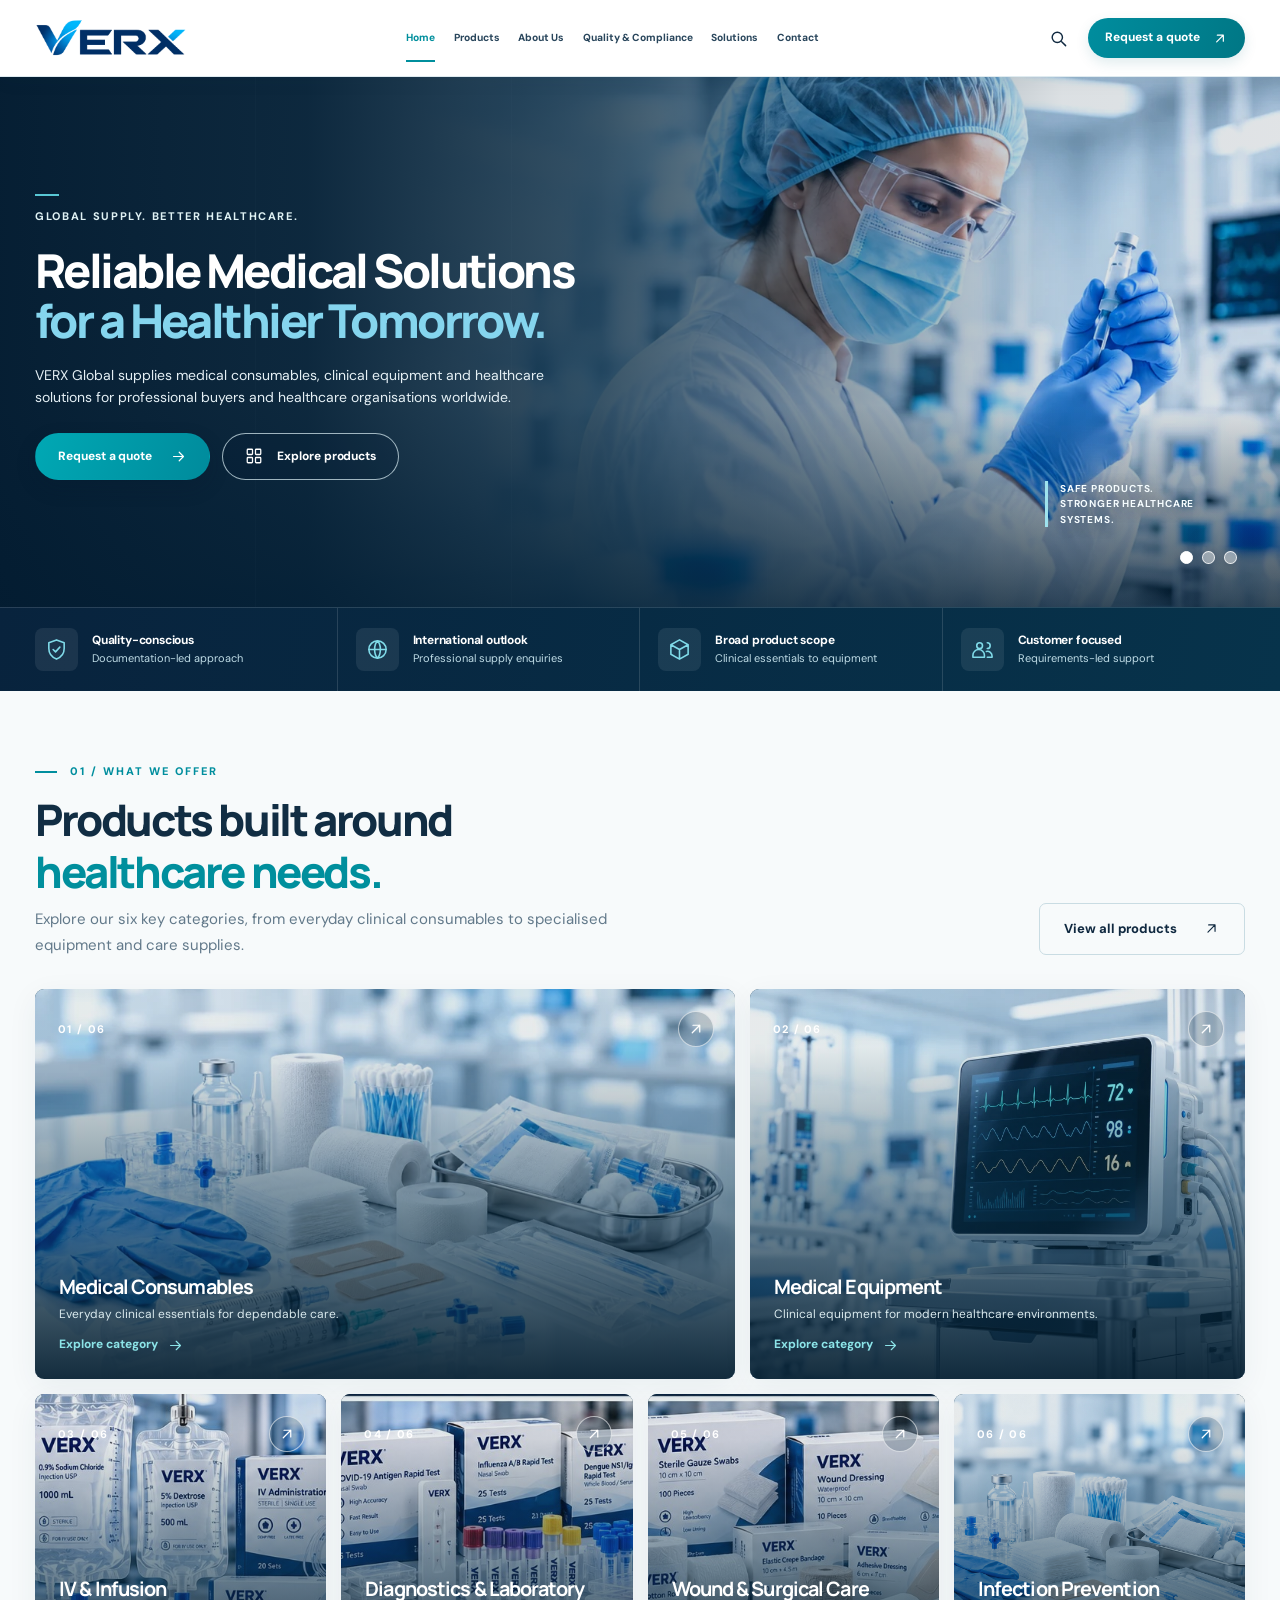
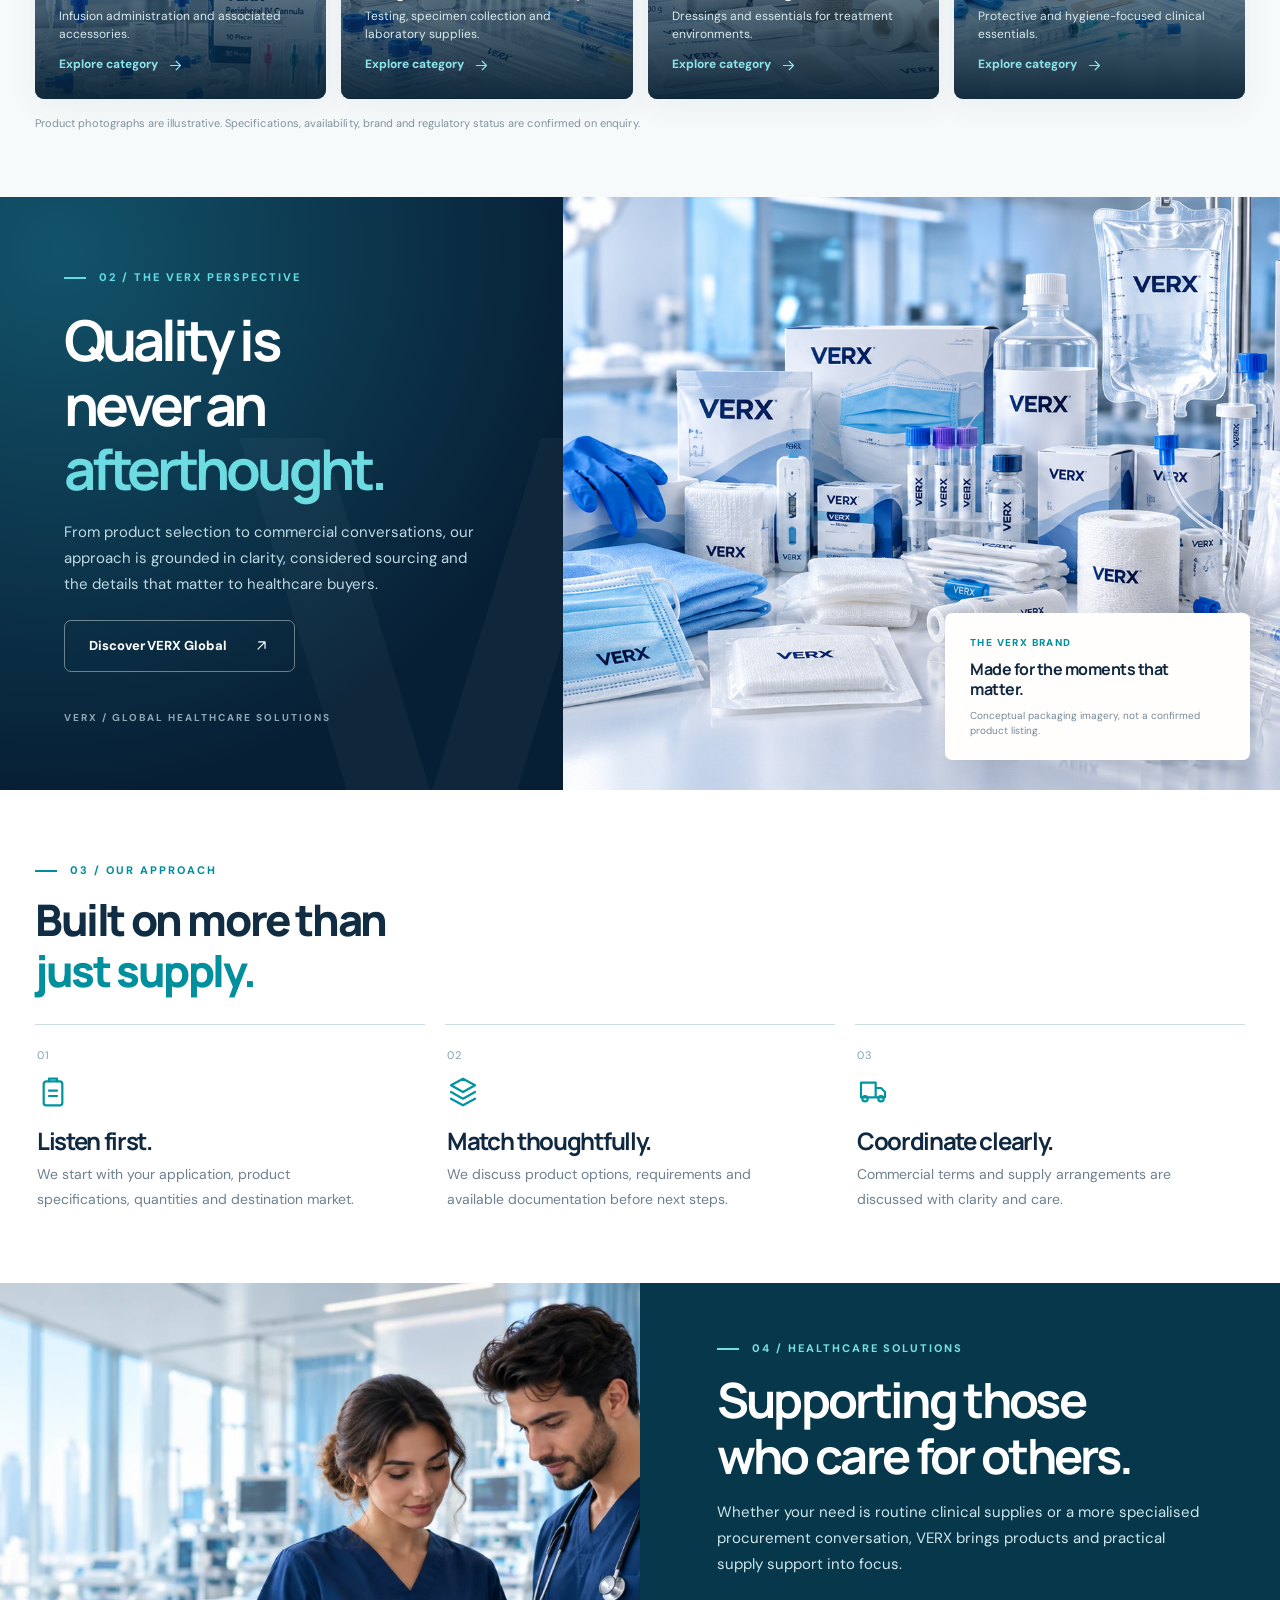
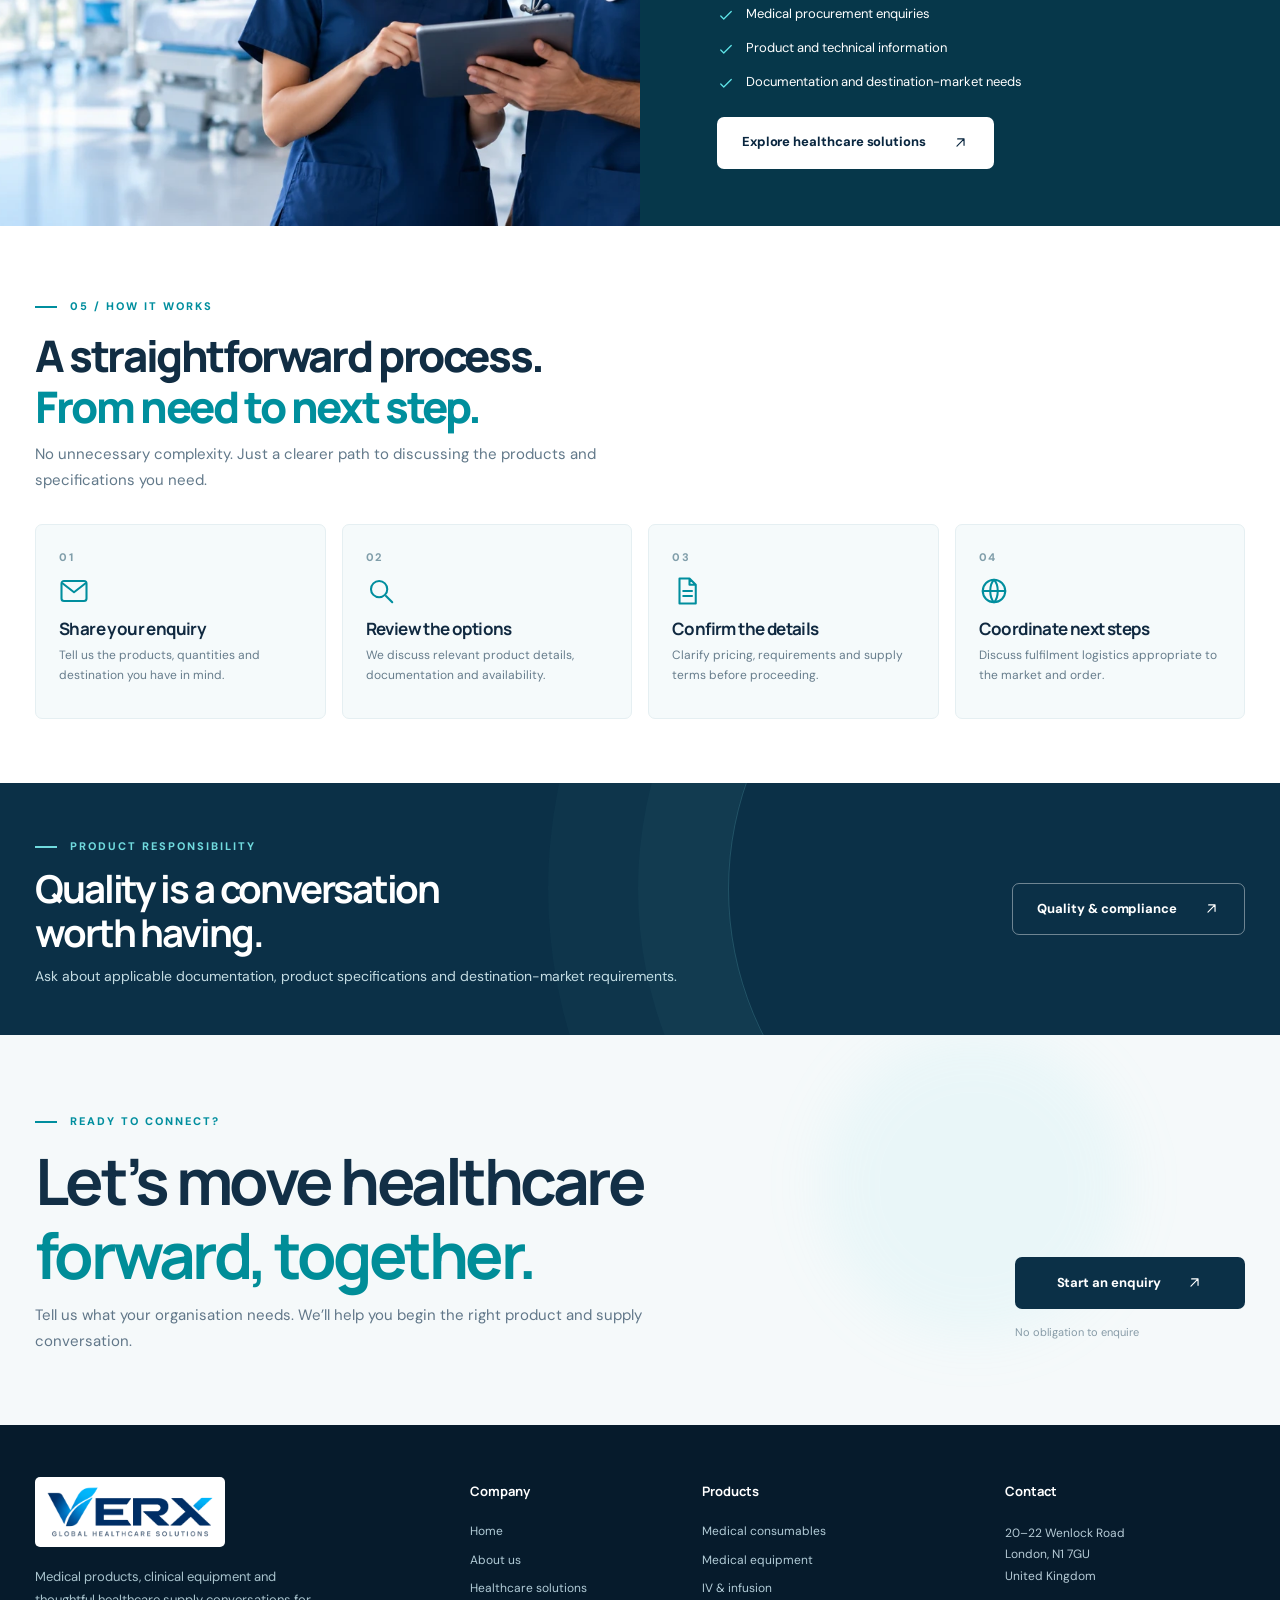
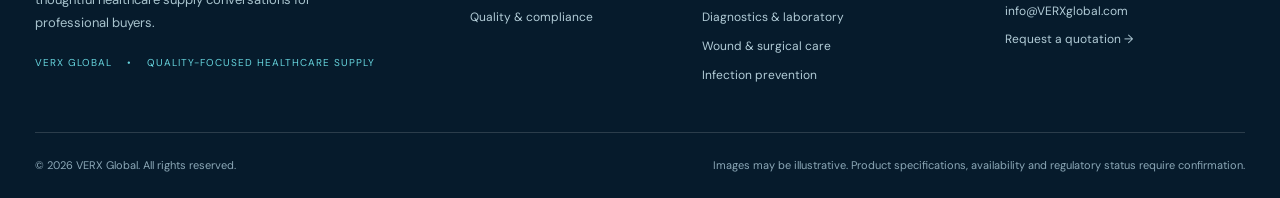
==== commit 7eb7e1d9: "Add files via upload" ====
--- a/index.html
+++ b/index.html
@@ -1,5 +1,22 @@
-<!doctype html><html lang="en"><head><meta charset="utf-8"><meta name="viewport" content="width=device-width,initial-scale=1"><meta name="theme-color" content="#071e36"><meta name="description" content="Quality-focused medical products, clinical equipment, healthcare solutions and international procurement enquiries."><title>VERX Global | Medical Products &amp; Healthcare Supply</title><link rel="icon" href="assets/favicon.ico" sizes="any"><link rel="icon" type="image/png" sizes="32x32" href="assets/favicon-32.png"><link rel="apple-touch-icon" href="assets/favicon-180.png"><link rel="preconnect" href="https://fonts.googleapis.com"><link rel="preconnect" href="https://fonts.gstatic.com" crossorigin><link href="https://fonts.googleapis.com/css2?family=DM+Sans:wght@400;500;600;700&family=Manrope:wght@400;500;600;700;800&display=swap" rel="stylesheet"><link rel="stylesheet" href="style.css"><script defer src="site.js"></script></head><body><a class="skip-link" href="#main-content">Skip to main content</a><div id="site-header"></div><main id="main-content"><section class="hero-home"><div class="hero-image"><img src="assets/hero-clinical.webp" alt="Clinician in protective equipment carefully inspecting a vial" fetchpriority="high"></div><div class="hero-shade"></div><div class="hero-grid" aria-hidden="true"></div><div class="container hero-inner"><div class="hero-main"><span class="hero-eyebrow"><i></i> GLOBAL HEALTHCARE SUPPLY PARTNER</span><h1>Precision in<br>every product.<br><span>Confidence<br>in every choice.</span></h1><p>Medical products, clinical equipment and supply solutions shaped around the needs of healthcare professionals worldwide.</p><div class="hero-actions"><a class="button solid" href="products.html">Explore our products<svg class="button-icon" width="17" height="17" viewBox="0 0 24 24" fill="none" stroke="currentColor" stroke-width="1.65" stroke-linecap="round" stroke-linejoin="round" aria-hidden="true"><path d="M7 17 17 7M8 7h9v9"/></svg></a><a class="button outline-on-dark" href="contact.html">Request a quotation<svg class="button-icon" width="17" height="17" viewBox="0 0 24 24" fill="none" stroke="currentColor" stroke-width="1.65" stroke-linecap="round" stroke-linejoin="round" aria-hidden="true"><path d="M7 17 17 7M8 7h9v9"/></svg></a></div><div class="hero-annotation"><span class="line"></span> THE RIGHT PRODUCTS. A BETTER STANDARD OF CARE.</div></div><div class="hero-side-label">VERX GLOBAL <span> / </span> HEALTHCARE SOLUTIONS</div></div><div class="hero-bottom"><div class="container hero-bottom-inner"><div class="hero-bottom-text"><span>01 / 03</span><span>SUPPLY DESIGNED FOR CARE</span></div><div class="hero-bottom-side"><span>Explore what we do</span><a href="#products" aria-label="Scroll down to products">↓</a></div></div></div></section>
-<section class="proof-bar"><div class="container proof-grid"><div class="proof-item"><span class="proof-icon"><svg class="icon" width="23" height="23" viewBox="0 0 24 24" fill="none" stroke="currentColor" stroke-width="1.65" stroke-linecap="round" stroke-linejoin="round" aria-hidden="true"><path d="M12 2 4 5v6c0 5.5 3.4 9.2 8 11 4.6-1.8 8-5.5 8-11V5z"/><path d="m8.5 12 2.5 2.5 4.5-5"/></svg></span><div><strong>Quality-conscious</strong><p>Documentation-led approach</p></div></div><div class="proof-item"><span class="proof-icon"><svg class="icon" width="23" height="23" viewBox="0 0 24 24" fill="none" stroke="currentColor" stroke-width="1.65" stroke-linecap="round" stroke-linejoin="round" aria-hidden="true"><circle cx="12" cy="12" r="9"/><path d="M3 12h18M12 3c4 4 4 14 0 18M12 3c-4 4-4 14 0 18"/></svg></span><div><strong>International outlook</strong><p>Professional supply enquiries</p></div></div><div class="proof-item"><span class="proof-icon"><svg class="icon" width="23" height="23" viewBox="0 0 24 24" fill="none" stroke="currentColor" stroke-width="1.65" stroke-linecap="round" stroke-linejoin="round" aria-hidden="true"><path d="m12 2 9 5-9 5-9-5zM3 7v10l9 5 9-5V7M12 12v10"/></svg></span><div><strong>Broad product scope</strong><p>Clinical essentials to equipment</p></div></div><div class="proof-item"><span class="proof-icon"><svg class="icon" width="23" height="23" viewBox="0 0 24 24" fill="none" stroke="currentColor" stroke-width="1.65" stroke-linecap="round" stroke-linejoin="round" aria-hidden="true"><circle cx="9" cy="8" r="3"/><path d="M2 20v-2a6 6 0 0 1 12 0v2H2Zm15-9a3 3 0 1 0 0-6M16 14a5 5 0 0 1 6 5v1h-5"/></svg></span><div><strong>Customer focused</strong><p>Requirements-led support</p></div></div></div></section>
+<!doctype html><html lang="en"><head><meta charset="utf-8"><meta name="viewport" content="width=device-width,initial-scale=1"><meta name="theme-color" content="#071e36"><meta name="description" content="Quality-focused medical products, clinical equipment, healthcare solutions and international procurement enquiries."><title>VERX Global | Medical Products &amp; Healthcare Supply</title><link rel="icon" href="assets/favicon.ico" sizes="any"><link rel="icon" type="image/png" sizes="32x32" href="assets/favicon-32.png"><link rel="apple-touch-icon" href="assets/favicon-180.png"><link rel="preconnect" href="https://fonts.googleapis.com"><link rel="preconnect" href="https://fonts.gstatic.com" crossorigin><link href="https://fonts.googleapis.com/css2?family=DM+Sans:wght@400;500;600;700&family=Manrope:wght@400;500;600;700;800&display=swap" rel="stylesheet"><link rel="stylesheet" href="style.css"><script defer src="site.js"></script></head><body><a class="skip-link" href="#main-content">Skip to main content</a><div id="site-header"></div><main id="main-content"><section class="hero-home" aria-labelledby="hero-title">
+  <div class="hero-image"><img id="hero-feature-image" src="assets/hero-clinical.webp" alt="Healthcare specialist preparing a clinical vial" fetchpriority="high" width="1648" height="928"></div>
+  <div class="hero-shade" aria-hidden="true"></div>
+  <div class="hero-grid" aria-hidden="true"></div>
+  <div class="container hero-inner">
+    <div class="hero-main">
+      <span class="hero-eyebrow">GLOBAL SUPPLY. BETTER HEALTHCARE.</span>
+      <h1 id="hero-title">Reliable Medical Solutions <span>for a Healthier Tomorrow.</span></h1>
+      <p>VERX Global supplies medical consumables, clinical equipment and healthcare solutions for professional buyers and healthcare organisations worldwide.</p>
+      <div class="hero-actions">
+        <a class="button solid" href="contact.html">Request a quote <svg class="button-icon" width="17" height="17" viewBox="0 0 24 24" fill="none" stroke="currentColor" stroke-width="1.7" stroke-linecap="round" stroke-linejoin="round" aria-hidden="true"><path d="M5 12h14m-6-6 6 6-6 6"/></svg></a>
+        <a class="button outline-on-dark" href="products.html"><svg width="18" height="18" viewBox="0 0 24 24" fill="none" stroke="currentColor" stroke-width="1.7" stroke-linecap="round" aria-hidden="true"><rect x="3" y="3" width="7" height="7" rx="1"/><rect x="14" y="3" width="7" height="7" rx="1"/><rect x="3" y="14" width="7" height="7" rx="1"/><rect x="14" y="14" width="7" height="7" rx="1"/></svg> Explore products</a>
+      </div>
+    </div>
+    <div class="hero-side-panel"><div id="hero-visual-caption" class="hero-side-caption">SAFE PRODUCTS.
+STRONGER HEALTHCARE SYSTEMS.</div><div class="hero-slide-buttons" role="group" aria-label="Choose hero photo"><button type="button" class="hero-dot is-active" aria-label="Show healthcare specialist photo" aria-pressed="true"></button><button type="button" class="hero-dot" aria-label="Show medical equipment photo" aria-pressed="false"></button><button type="button" class="hero-dot" aria-label="Show healthcare facility photo" aria-pressed="false"></button></div></div>
+  </div>
+</section>
+<section class="proof-bar" aria-label="Why VERX Global"><div class="container proof-grid"><div class="proof-item"><span class="proof-icon"><svg class="icon" width="23" height="23" viewBox="0 0 24 24" fill="none" stroke="currentColor" stroke-width="1.65" stroke-linecap="round" stroke-linejoin="round" aria-hidden="true"><path d="M12 2 4 5v6c0 5.5 3.4 9.2 8 11 4.6-1.8 8-5.5 8-11V5z"/><path d="m8.5 12 2.5 2.5 4.5-5"/></svg></span><div><strong>Quality-conscious</strong><p>Documentation-led approach</p></div></div><div class="proof-item"><span class="proof-icon"><svg class="icon" width="23" height="23" viewBox="0 0 24 24" fill="none" stroke="currentColor" stroke-width="1.65" stroke-linecap="round" stroke-linejoin="round" aria-hidden="true"><circle cx="12" cy="12" r="9"/><path d="M3 12h18M12 3c4 4 4 14 0 18M12 3c-4 4-4 14 0 18"/></svg></span><div><strong>International outlook</strong><p>Professional supply enquiries</p></div></div><div class="proof-item"><span class="proof-icon"><svg class="icon" width="23" height="23" viewBox="0 0 24 24" fill="none" stroke="currentColor" stroke-width="1.65" stroke-linecap="round" stroke-linejoin="round" aria-hidden="true"><path d="m12 2 9 5-9 5-9-5zM3 7v10l9 5 9-5V7M12 12v10"/></svg></span><div><strong>Broad product scope</strong><p>Clinical essentials to equipment</p></div></div><div class="proof-item"><span class="proof-icon"><svg class="icon" width="23" height="23" viewBox="0 0 24 24" fill="none" stroke="currentColor" stroke-width="1.65" stroke-linecap="round" stroke-linejoin="round" aria-hidden="true"><circle cx="9" cy="8" r="3"/><path d="M2 20v-2a6 6 0 0 1 12 0v2H2Zm15-9a3 3 0 1 0 0-6M16 14a5 5 0 0 1 6 5v1h-5"/></svg></span><div><strong>Customer focused</strong><p>Requirements-led support</p></div></div></div></section>
 <section class="section products-section" id="products"><div class="container"><div class="section-heading"><div><span class="eyebrow">01 / WHAT WE OFFER</span><h2>Products built around<br><em>healthcare needs.</em></h2><p>Explore our six key categories, from everyday clinical consumables to specialised equipment and care supplies.</p></div><a class="button ghost" href="products.html">View all products<svg class="button-icon" width="17" height="17" viewBox="0 0 24 24" fill="none" stroke="currentColor" stroke-width="1.65" stroke-linecap="round" stroke-linejoin="round" aria-hidden="true"><path d="M7 17 17 7M8 7h9v9"/></svg></a></div><div class="product-grid"><article class="product-card feature-product" id="home-consumables" data-search="medical consumables consumables gloves syringes dressings"><img src="assets/consumables-premium.webp" alt="Illustrative medical consumables product photography" loading="lazy"><div class="product-gradient"></div><div class="product-top"><span>01 / 06</span><svg class="product-arrow" width="18" height="18" viewBox="0 0 24 24" fill="none" stroke="currentColor" stroke-width="1.65" stroke-linecap="round" stroke-linejoin="round" aria-hidden="true"><path d="M7 17 17 7M8 7h9v9"/></svg></div><div class="product-info"><h3>Medical Consumables</h3><p>Everyday clinical essentials for dependable care.</p><a class="card-link" href="products.html#consumables" aria-label="Explore Medical Consumables">Explore category <svg class="icon" width="17" height="17" viewBox="0 0 24 24" fill="none" stroke="currentColor" stroke-width="1.65" stroke-linecap="round" stroke-linejoin="round" aria-hidden="true"><path d="M5 12h14m-6-6 6 6-6 6"/></svg></a></div></article><article class="product-card feature-product" id="home-surgical" data-search="medical equipment equipment monitor device instruments"><img src="assets/equipment-premium.webp" alt="Illustrative medical equipment product photography" loading="lazy"><div class="product-gradient"></div><div class="product-top"><span>02 / 06</span><svg class="product-arrow" width="18" height="18" viewBox="0 0 24 24" fill="none" stroke="currentColor" stroke-width="1.65" stroke-linecap="round" stroke-linejoin="round" aria-hidden="true"><path d="M7 17 17 7M8 7h9v9"/></svg></div><div class="product-info"><h3>Medical Equipment</h3><p>Clinical equipment for modern healthcare environments.</p><a class="card-link" href="products.html#surgical" aria-label="Explore Medical Equipment">Explore category <svg class="icon" width="17" height="17" viewBox="0 0 24 24" fill="none" stroke="currentColor" stroke-width="1.65" stroke-linecap="round" stroke-linejoin="round" aria-hidden="true"><path d="M5 12h14m-6-6 6 6-6 6"/></svg></a></div></article><article class="product-card " id="home-infusion" data-search="iv &amp; infusion infusion iv administration"><img src="assets/infusion.jpg" alt="Illustrative iv & infusion product photography" loading="lazy"><div class="product-gradient"></div><div class="product-top"><span>03 / 06</span><svg class="product-arrow" width="18" height="18" viewBox="0 0 24 24" fill="none" stroke="currentColor" stroke-width="1.65" stroke-linecap="round" stroke-linejoin="round" aria-hidden="true"><path d="M7 17 17 7M8 7h9v9"/></svg></div><div class="product-info"><h3>IV & Infusion</h3><p>Infusion administration and associated accessories.</p><a class="card-link" href="products.html#infusion" aria-label="Explore IV & Infusion">Explore category <svg class="icon" width="17" height="17" viewBox="0 0 24 24" fill="none" stroke="currentColor" stroke-width="1.65" stroke-linecap="round" stroke-linejoin="round" aria-hidden="true"><path d="M5 12h14m-6-6 6 6-6 6"/></svg></a></div></article><article class="product-card " id="home-diagnostics" data-search="diagnostics &amp; laboratory diagnostics laboratory sample testing"><img src="assets/diagnostics.jpg" alt="Illustrative diagnostics & laboratory product photography" loading="lazy"><div class="product-gradient"></div><div class="product-top"><span>04 / 06</span><svg class="product-arrow" width="18" height="18" viewBox="0 0 24 24" fill="none" stroke="currentColor" stroke-width="1.65" stroke-linecap="round" stroke-linejoin="round" aria-hidden="true"><path d="M7 17 17 7M8 7h9v9"/></svg></div><div class="product-info"><h3>Diagnostics & Laboratory</h3><p>Testing, specimen collection and laboratory supplies.</p><a class="card-link" href="products.html#diagnostics" aria-label="Explore Diagnostics & Laboratory">Explore category <svg class="icon" width="17" height="17" viewBox="0 0 24 24" fill="none" stroke="currentColor" stroke-width="1.65" stroke-linecap="round" stroke-linejoin="round" aria-hidden="true"><path d="M5 12h14m-6-6 6 6-6 6"/></svg></a></div></article><article class="product-card " id="home-wound-care" data-search="wound &amp; surgical care surgical wound dressings"><img src="assets/wound-care.jpg" alt="Illustrative wound & surgical care product photography" loading="lazy"><div class="product-gradient"></div><div class="product-top"><span>05 / 06</span><svg class="product-arrow" width="18" height="18" viewBox="0 0 24 24" fill="none" stroke="currentColor" stroke-width="1.65" stroke-linecap="round" stroke-linejoin="round" aria-hidden="true"><path d="M7 17 17 7M8 7h9v9"/></svg></div><div class="product-info"><h3>Wound & Surgical Care</h3><p>Dressings and essentials for treatment environments.</p><a class="card-link" href="products.html#wound-care" aria-label="Explore Wound & Surgical Care">Explore category <svg class="icon" width="17" height="17" viewBox="0 0 24 24" fill="none" stroke="currentColor" stroke-width="1.65" stroke-linecap="round" stroke-linejoin="round" aria-hidden="true"><path d="M5 12h14m-6-6 6 6-6 6"/></svg></a></div></article><article class="product-card " id="home-ppe" data-search="infection prevention infection hygiene ppe gloves"><img src="assets/ppe.jpg" alt="Illustrative infection prevention product photography" loading="lazy"><div class="product-gradient"></div><div class="product-top"><span>06 / 06</span><svg class="product-arrow" width="18" height="18" viewBox="0 0 24 24" fill="none" stroke="currentColor" stroke-width="1.65" stroke-linecap="round" stroke-linejoin="round" aria-hidden="true"><path d="M7 17 17 7M8 7h9v9"/></svg></div><div class="product-info"><h3>Infection Prevention</h3><p>Protective and hygiene-focused clinical essentials.</p><a class="card-link" href="products.html#ppe" aria-label="Explore Infection Prevention">Explore category <svg class="icon" width="17" height="17" viewBox="0 0 24 24" fill="none" stroke="currentColor" stroke-width="1.65" stroke-linecap="round" stroke-linejoin="round" aria-hidden="true"><path d="M5 12h14m-6-6 6 6-6 6"/></svg></a></div></article></div><p class="fine-print">Product photographs are illustrative. Specifications, availability, brand and regulatory status are confirmed on enquiry.</p></div></section>
 <section class="brand-section"><div class="brand-left"><span class="eyebrow">02 / THE VERX PERSPECTIVE</span><h2>Quality is<br>never an<br><em>afterthought.</em></h2><p>From product selection to commercial conversations, our approach is grounded in clarity, considered sourcing and the details that matter to healthcare buyers.</p><a class="button outline-on-dark" href="about.html">Discover VERX Global<svg class="button-icon" width="17" height="17" viewBox="0 0 24 24" fill="none" stroke="currentColor" stroke-width="1.65" stroke-linecap="round" stroke-linejoin="round" aria-hidden="true"><path d="M7 17 17 7M8 7h9v9"/></svg></a><span class="brand-signature">VERX / GLOBAL HEALTHCARE SOLUTIONS</span></div><div class="brand-right"><img src="assets/verx-products.png" alt="Illustrative VERX-branded product packaging and medical supplies" loading="lazy"><div class="brand-image-note"><span>THE VERX BRAND</span><strong>Made for the moments that matter.</strong><small>Conceptual packaging imagery, not a confirmed product listing.</small></div></div></section>
 <section class="section values-section"><div class="container"><div class="values-head"><span class="eyebrow">03 / OUR APPROACH</span><h2>Built on more than<br><em>just supply.</em></h2></div><div class="value-items"><div><span class="value-num">01</span><svg class="icon" width="32" height="32" viewBox="0 0 24 24" fill="none" stroke="currentColor" stroke-width="1.65" stroke-linecap="round" stroke-linejoin="round" aria-hidden="true"><rect x="5" y="4" width="14" height="18" rx="2"/><path d="M9 4V2h6v2M9 11h6M9 15h6"/></svg><h3>Listen first.</h3><p>We start with your application, product specifications, quantities and destination market.</p></div><div><span class="value-num">02</span><svg class="icon" width="32" height="32" viewBox="0 0 24 24" fill="none" stroke="currentColor" stroke-width="1.65" stroke-linecap="round" stroke-linejoin="round" aria-hidden="true"><path d="m12 2 9 5-9 5-9-5zM3 12l9 5 9-5M3 17l9 5 9-5"/></svg><h3>Match thoughtfully.</h3><p>We discuss product options, requirements and available documentation before next steps.</p></div><div><span class="value-num">03</span><svg class="icon" width="32" height="32" viewBox="0 0 24 24" fill="none" stroke="currentColor" stroke-width="1.65" stroke-linecap="round" stroke-linejoin="round" aria-hidden="true"><path d="M3 5h11v11H3zM14 9h4l3 3v4h-7M6 19a2 2 0 1 0 0-4 2 2 0 0 0 0 4Zm12 0a2 2 0 1 0 0-4 2 2 0 0 0 0 4Z"/></svg><h3>Coordinate clearly.</h3><p>Commercial terms and supply arrangements are discussed with clarity and care.</p></div></div></div></section>
--- a/style.css
+++ b/style.css
@@ -39,3 +39,236 @@
 #site-header{position:sticky;top:0;z-index:100}
 .site-header{position:relative;top:auto}
 .footer-brand img{height:auto;max-height:none;object-fit:contain}
+
+/* ===========================================================
+   OCTOBER 2026 — REFERENCE-ALIGNED HEADER + HERO DESIGN
+   Overrides legacy rules while preserving interior page styles.
+   =========================================================== */
+:root{--navy:#09263f;--teal:#008f9d}
+#site-header{position:sticky;top:0;z-index:120;isolation:isolate}
+.site-header{position:relative;top:auto;background:#fffffffa;border-bottom:1px solid #dfebf0;box-shadow:0 2px 20px #092e4710}
+.site-header.scrolled{box-shadow:0 8px 32px #072c4921}
+.header-inside{height:76px;gap:clamp(13px,1.8vw,28px)}
+.header-brand{gap:15px;min-width:0}
+.header-brand img{width:clamp(138px,12.4vw,185px);height:auto;max-height:58px;object-fit:contain}
+.header-brand-tag{display:block;border-left:1px solid #d4e0e5;padding-left:14px;font-size:9px;line-height:1.48;font-weight:800;letter-spacing:.09em;color:#506b7c;white-space:nowrap}
+.header-nav{gap:clamp(11px,1.45vw,25px)}
+.header-nav a{height:76px;font-size:clamp(10px,.8vw,12px);font-weight:750;letter-spacing:0}
+.header-nav a::after{bottom:14px}
+.header-actions{gap:10px}
+.header-quote{min-height:40px;border-radius:100px;padding:10px 17px;background:linear-gradient(105deg,#008d9e,#007785);box-shadow:0 5px 13px #006b7b20}
+.header-quote:hover{background:#005f78}
+.header-quote svg{width:16px}
+/* Hero: photo-forward layout, with generous safe space for the left-hand copy. */
+.hero-home{min-height:0;background:#071d34;overflow:hidden}
+.hero-image{inset:0;left:27%}
+.hero-image img{object-fit:cover;object-position:67% 42%;filter:saturate(.99) contrast(1.035)}
+.hero-shade{background:linear-gradient(90deg,rgba(3,28,49,.99) 0%,rgba(4,32,54,.96) 24%,rgba(5,38,62,.79) 47%,rgba(5,37,59,.14) 83%,rgba(3,28,49,.12) 100%),linear-gradient(0deg,rgba(3,26,45,.77) 0%,transparent 38%)}
+.hero-grid{opacity:.045}
+.hero-inner{min-height:530px;align-items:center;padding:68px 0 65px}
+.hero-main{width:min(700px,60%);position:relative;z-index:1}
+.hero-eyebrow{letter-spacing:.15em;font-size:11px;font-weight:750;color:#e0f2f4}
+.hero-eyebrow::after{content:"";height:2px;width:24px;position:absolute;top:-13px;left:0;background:#58c8d5}
+.hero-eyebrow i{display:none}
+.hero-main h1{font-size:clamp(42px,3.65vw,66px);line-height:1.09;letter-spacing:-.055em;margin:19px 0 18px;max-width:710px;text-wrap:balance}
+.hero-main h1 span{color:#85d5ee}
+.hero-main>p{max-width:565px;font-size:clamp(14px,1.07vw,17px);line-height:1.58;color:#e5f0f5}
+.hero-actions{gap:12px;margin-top:24px}
+.hero-actions .button{min-height:47px;gap:14px;border-radius:999px;padding:12px 22px;font-size:12px}
+.hero-actions .button.solid{background:linear-gradient(110deg,#00a8b4,#008b9c);box-shadow:0 8px 20px #001a2b33}
+.hero-actions .button.outline-on-dark{border-color:#e0f4f9b2;background:#031c302b}
+.hero-actions .button.outline-on-dark:hover{background:#ffffff21}
+.hero-side-panel{position:absolute;right:0;bottom:43px;z-index:3;display:flex;flex-direction:column;align-items:flex-end;gap:24px;max-width:200px}
+.hero-side-caption{white-space:pre-line;line-height:1.55;letter-spacing:.08em;font-size:10px;font-weight:700;color:#f6fdff;border-left:3px solid #9fe3ee;padding-left:12px;text-shadow:0 2px 14px #05243f99}
+.hero-slide-buttons{display:flex;align-items:center;gap:9px;padding-right:8px}
+.hero-dot{width:13px;height:13px;border:1.5px solid #ffffffdb;border-radius:50%;background:#ffffff66;padding:0;box-shadow:0 1px 7px #001e3b33;transition:transform .2s,background .2s}
+.hero-dot:hover{transform:scale(1.16)}
+.hero-dot.is-active{background:#fff;border-color:white}
+/* Trust bar visually connected to the hero, while keeping claims factual. */
+.proof-bar{background:linear-gradient(100deg,#08233d,#07334b);border-top:1px solid #fff2;border-bottom:0;color:#fff}
+.proof-grid{align-items:stretch}
+.proof-item{padding:20px 18px;border-color:#ffffff22}
+.proof-icon{width:43px;height:43px;flex:0 0 43px;background:#ffffff14;border-radius:8px;color:#80dbe9}
+.proof-item strong{color:white;font-size:12px}
+.proof-item p{color:#bfdce6;font-size:11px}
+/* Balanced adaptive header and hero at intermediate widths. */
+@media(max-width:1380px){
+  .header-brand img{width:152px}
+  .header-brand-tag{display:none}
+  .header-nav{gap:clamp(10px,1.45vw,22px)}
+  .header-inside{gap:17px}
+  .hero-main{width:min(640px,65%)}
+}
+@media(min-width:1381px) and (max-width:1580px){
+  .header-brand-tag{font-size:8px;max-width:175px}
+  .header-brand img{width:158px}
+  .header-nav{gap:16px}
+  .header-inside{gap:20px}
+  .header-nav a{font-size:11px}
+}
+@media(max-width:1050px){
+  .header-inside{height:70px}
+  .header-brand img{width:150px}
+  .header-nav{display:none;position:absolute;top:100%;left:0;right:0;max-height:calc(100dvh - 70px);overflow-y:auto;background:white;box-shadow:0 18px 30px #051d3220;border-top:1px solid #deedf2;flex-direction:column;align-items:stretch;gap:0;padding:13px max(28px,calc((100vw - 920px)/2)) 25px}
+  .header-nav.is-open{display:flex}
+  .header-nav a{height:auto;min-height:48px;font-size:14px;padding:10px 0}
+  .header-nav a::after{display:none}
+  .hero-main{width:min(595px,72%)}
+  .hero-main h1{font-size:clamp(42px,5.2vw,58px)}
+  .hero-side-panel{right:0;bottom:33px}
+}
+@media(max-width:750px){
+  .header-inside{height:66px}
+  .header-brand img{width:146px}
+  .header-brand-tag{display:none}
+  .header-quote{display:none}
+  .header-actions{gap:5px}
+  .header-nav{max-height:calc(100dvh - 66px);padding:13px 21px 24px}
+  .hero-image{inset:0;top:0;height:350px;left:0;bottom:auto}
+  .hero-image img{object-position:70% 36%}
+  .hero-shade{background:linear-gradient(180deg,rgba(5,29,47,.08) 0%,rgba(4,29,47,.44) 24%,rgba(4,29,49,.96) 48%,#041d32 74%,#041d32 100%)}
+  .hero-inner{min-height:625px;align-items:flex-end;padding:285px 0 37px}
+  .hero-main{width:100%;max-width:650px}
+  .hero-eyebrow{font-size:9px;letter-spacing:.13em}
+  .hero-main h1{font-size:clamp(37px,8.2vw,56px);line-height:1.09;margin:15px 0}
+  .hero-main>p{font-size:13px;line-height:1.58;max-width:520px}
+  .hero-actions{gap:10px;margin-top:20px}
+  .hero-actions .button{min-height:45px;padding:11px 17px;font-size:11px}
+  .hero-side-panel{right:0;top:20px;bottom:auto;max-width:unset;gap:0}
+  .hero-side-caption{display:none}
+  .hero-slide-buttons{padding:0;gap:7px}
+  .hero-dot{width:10px;height:10px}
+  .proof-item{padding:15px 10px}
+  .proof-icon{width:36px;height:36px;flex-basis:36px}
+  .proof-item:first-child{padding-left:10px}
+}
+@media(max-width:430px){
+  .header-brand img{width:135px}
+  .header-actions .icon-btn{width:37px;height:37px}
+  .hero-inner{min-height:635px;padding:280px 0 35px}
+  .hero-main h1{font-size:clamp(35px,9.1vw,41px)}
+  .hero-main>p{font-size:12px}
+  .hero-actions .button{padding:10px 12px;gap:8px}
+  .proof-grid{grid-template-columns:repeat(2,minmax(0,1fr))}
+  .proof-item{gap:9px;padding:13px 8px}
+  .proof-icon{display:grid;width:31px;height:31px;flex-basis:31px}
+  .proof-icon svg{width:17px;height:17px}
+  .proof-item strong{font-size:10px}
+  .proof-item p{font-size:9px}
+}
+@media(max-width:355px){
+  .hero-inner{min-height:660px}
+  .hero-actions{flex-direction:column;align-items:stretch}
+  .hero-actions .button{justify-content:center}
+  .proof-icon{display:none}
+}
+/* Final optical alignment: navigation centered in available header space and no image seam. */
+@media(min-width:1051px){.header-nav{margin-left:0;flex:1 1 auto;justify-content:center;min-width:0}}
+.hero-image{left:0}
+@media(max-width:1050px){.header-actions{margin-left:auto}}
+
+/* ============================================================
+   VERX — SPACING REFINEMENT (26 OCT 2026)
+   Keeps the original layout, hierarchy and imagery while reducing
+   excessive whitespace between sections at every screen size.
+   Edit these values to adjust density site-wide.
+   ============================================================ */
+/* Consistent section rhythm and less separation before the first cards. */
+.section{padding:clamp(54px,5vw,84px) 0}
+.section-heading{margin-bottom:30px}
+.section-heading h2,.values-head h2{margin:13px 0 10px}
+.section-heading>.button{margin-bottom:4px}
+.fine-print{margin-top:15px}
+/* The brand / impact panels still breathe, but are no longer oversized. */
+.brand-section{min-height:510px}
+.brand-left{padding:clamp(48px,5vw,84px) clamp(34px,5vw,86px)}
+.brand-left h2{margin:21px 0 18px}
+.brand-left p{margin-bottom:22px}
+.brand-signature{margin-top:38px}
+.brand-right{min-height:510px}
+.values-head{margin-bottom:28px}
+.value-items>div{padding:21px 28px 8px 2px}
+.value-num{margin-bottom:12px}
+.value-items svg{margin-bottom:10px}
+.value-items h3{margin-bottom:8px}
+.value-items p{margin-bottom:0}
+.impact-section{min-height:475px}
+.impact-image{min-height:475px}
+.impact-body{padding:clamp(45px,4.5vw,77px) clamp(38px,6vw,100px)}
+.impact-body h2{margin:16px 0}
+.clean-checks{margin:10px 0 22px;gap:10px}
+.step{min-height:195px;padding:23px}
+.step>svg{margin:10px 0 13px}
+/* More concise transition banners, ending CTA and footer. */
+.standard-inner{padding:47px 0}
+.standard-inner h2{margin:11px 0 8px}
+.cta-inner{padding:70px 0}
+.cta-copy h2{margin:13px 0 12px}
+.footer-main{padding:52px 0 36px}
+/* Internal pages should have the same compact rhythm as the homepage. */
+.pagehero-wrap{min-height:455px}
+.pagehero-text{padding:72px 30px 63px 0}
+.pagehero-text h1{margin:18px 0 16px}
+.split-editorial h2{margin:16px 0 17px}
+.split-editorial .button{margin-top:15px}
+.principles article{min-height:225px}
+.principles svg{margin-bottom:20px}
+.feature-photo-section{min-height:450px}
+.feature-photo-content{padding:74px 0}
+.feature-photo-content h2{margin:20px 0}
+.solution-grid article{min-height:215px;padding:28px}
+.solution-grid article h3{margin:17px 0 8px}
+.contact-details>p{margin-bottom:25px}
+.contact-panel .form-grid{gap:15px}
+
+@media(max-width:1050px){
+  .brand-left{padding:50px 35px}
+  .brand-right{min-height:465px}
+  .impact-section,.impact-image{min-height:430px}
+  .impact-body{padding:46px 36px}
+  .pagehero-wrap{min-height:405px}
+  .pagehero-text{padding:58px 18px 50px 0}
+}
+@media(max-width:750px){
+  .section{padding:47px 0}
+  .section-heading{margin-bottom:25px}
+  .section-heading h2,.values-head h2{margin:10px 0 9px}
+  .section-heading>.button{margin-top:18px}
+  .brand-section{min-height:0}
+  .brand-left{padding:45px 26px}
+  .brand-left h2{margin:16px 0 15px}
+  .brand-signature{margin-top:26px}
+  .brand-right{min-height:335px}
+  .values-head{margin-bottom:20px}
+  .value-items{gap:7px}
+  .value-items>div{padding:16px 0 12px}
+  .impact-section{min-height:0}
+  .impact-image{min-height:275px;max-height:310px}
+  .impact-body{padding:45px 25px}
+  .standard-inner{padding:43px 0}
+  .cta-inner{padding:54px 0}
+  .cta-action{margin-top:22px}
+  .footer-main{padding:42px 0 30px;gap:26px}
+  .pagehero-wrap{min-height:0}
+  .pagehero-text{padding:49px 0 36px}
+  .pagehero-image{min-height:240px}
+  .split-editorial,.contact-layout{gap:28px}
+  .split-editorial>img{height:295px}
+  .feature-photo-section{min-height:0}
+  .feature-photo-content{padding:60px 0}
+  .step{min-height:0;padding:19px 17px}
+  .principles article{min-height:0;padding:24px}
+}
+@media(max-width:460px){
+  .section{padding:42px 0}
+  .section-heading{margin-bottom:22px}
+  .brand-left{padding:40px 23px}
+  .brand-right{min-height:290px}
+  .impact-image{min-height:235px;max-height:265px}
+  .impact-body{padding:39px 22px}
+  .standard-inner{padding:39px 0}
+  .cta-inner{padding:48px 0}
+  .pagehero-text{padding:41px 0 30px}
+  .pagehero-image{min-height:215px}
+  .footer-main{padding:37px 0 25px}
+}
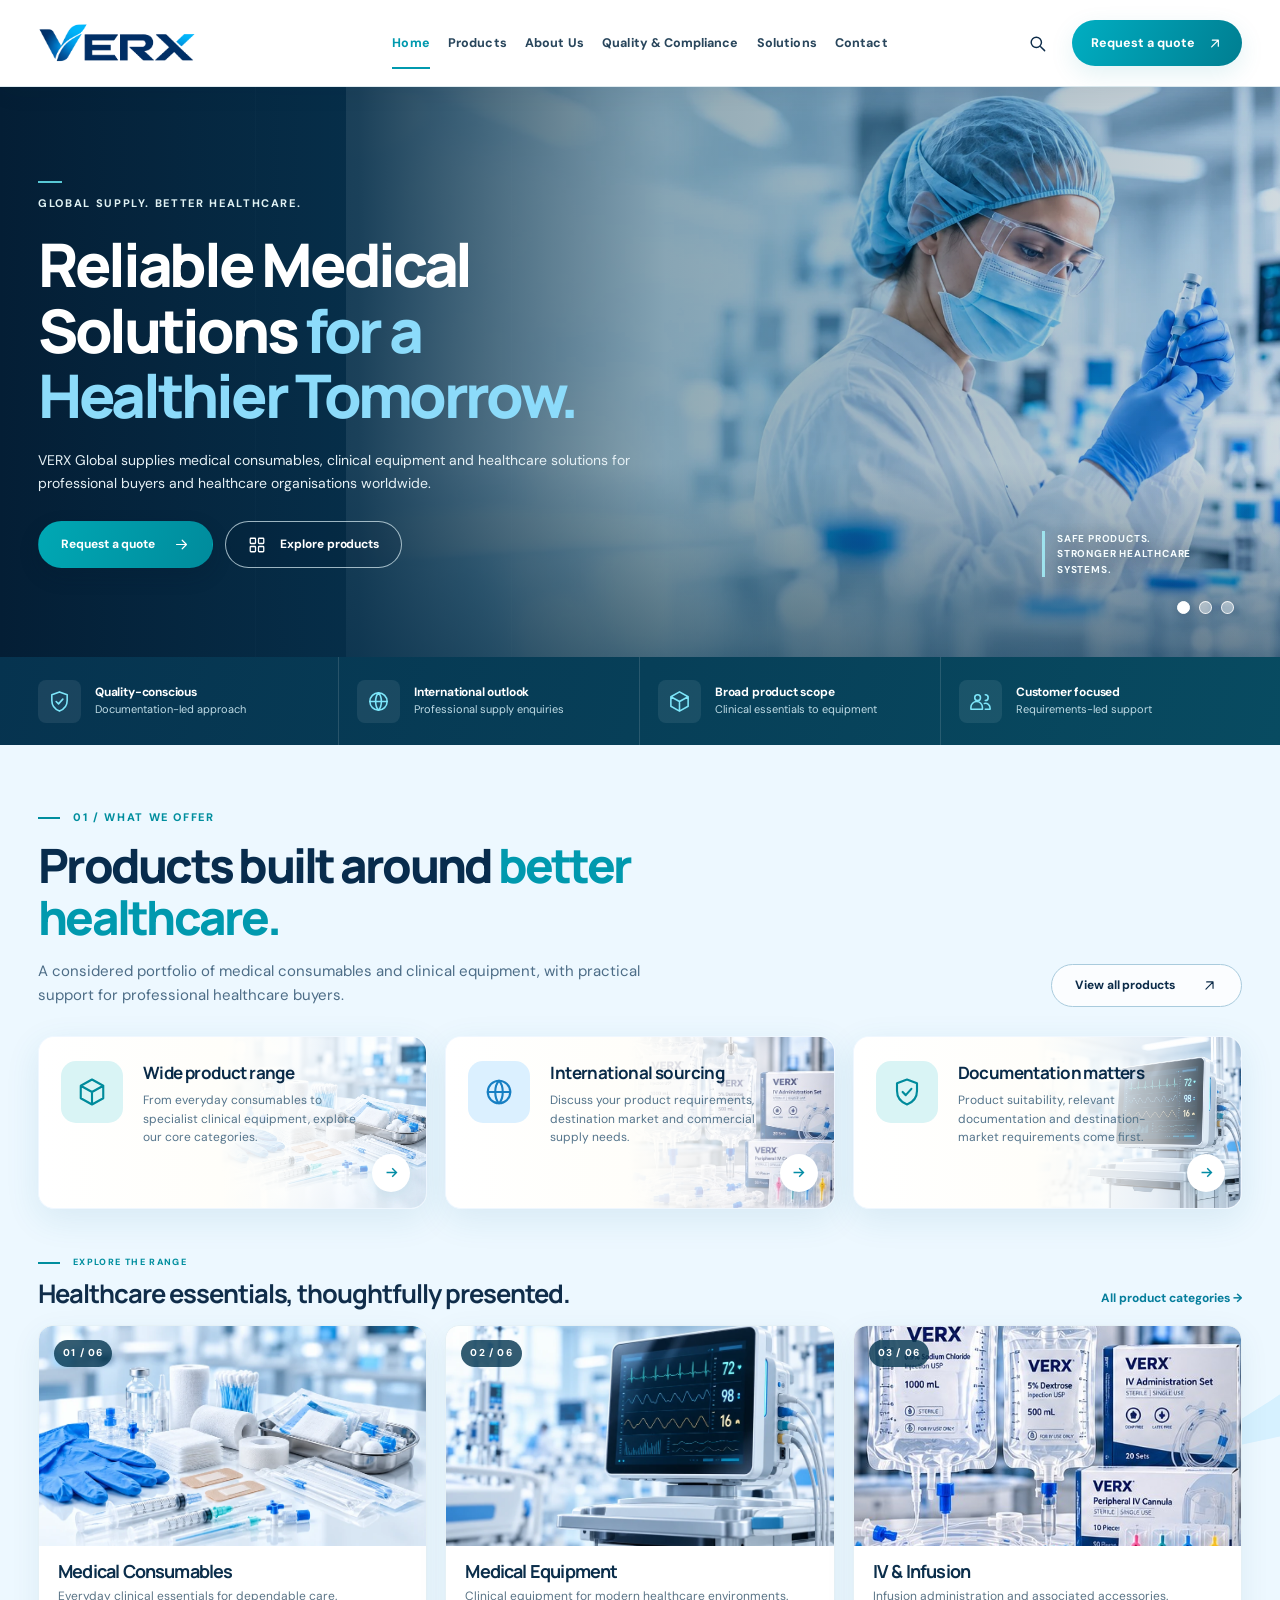
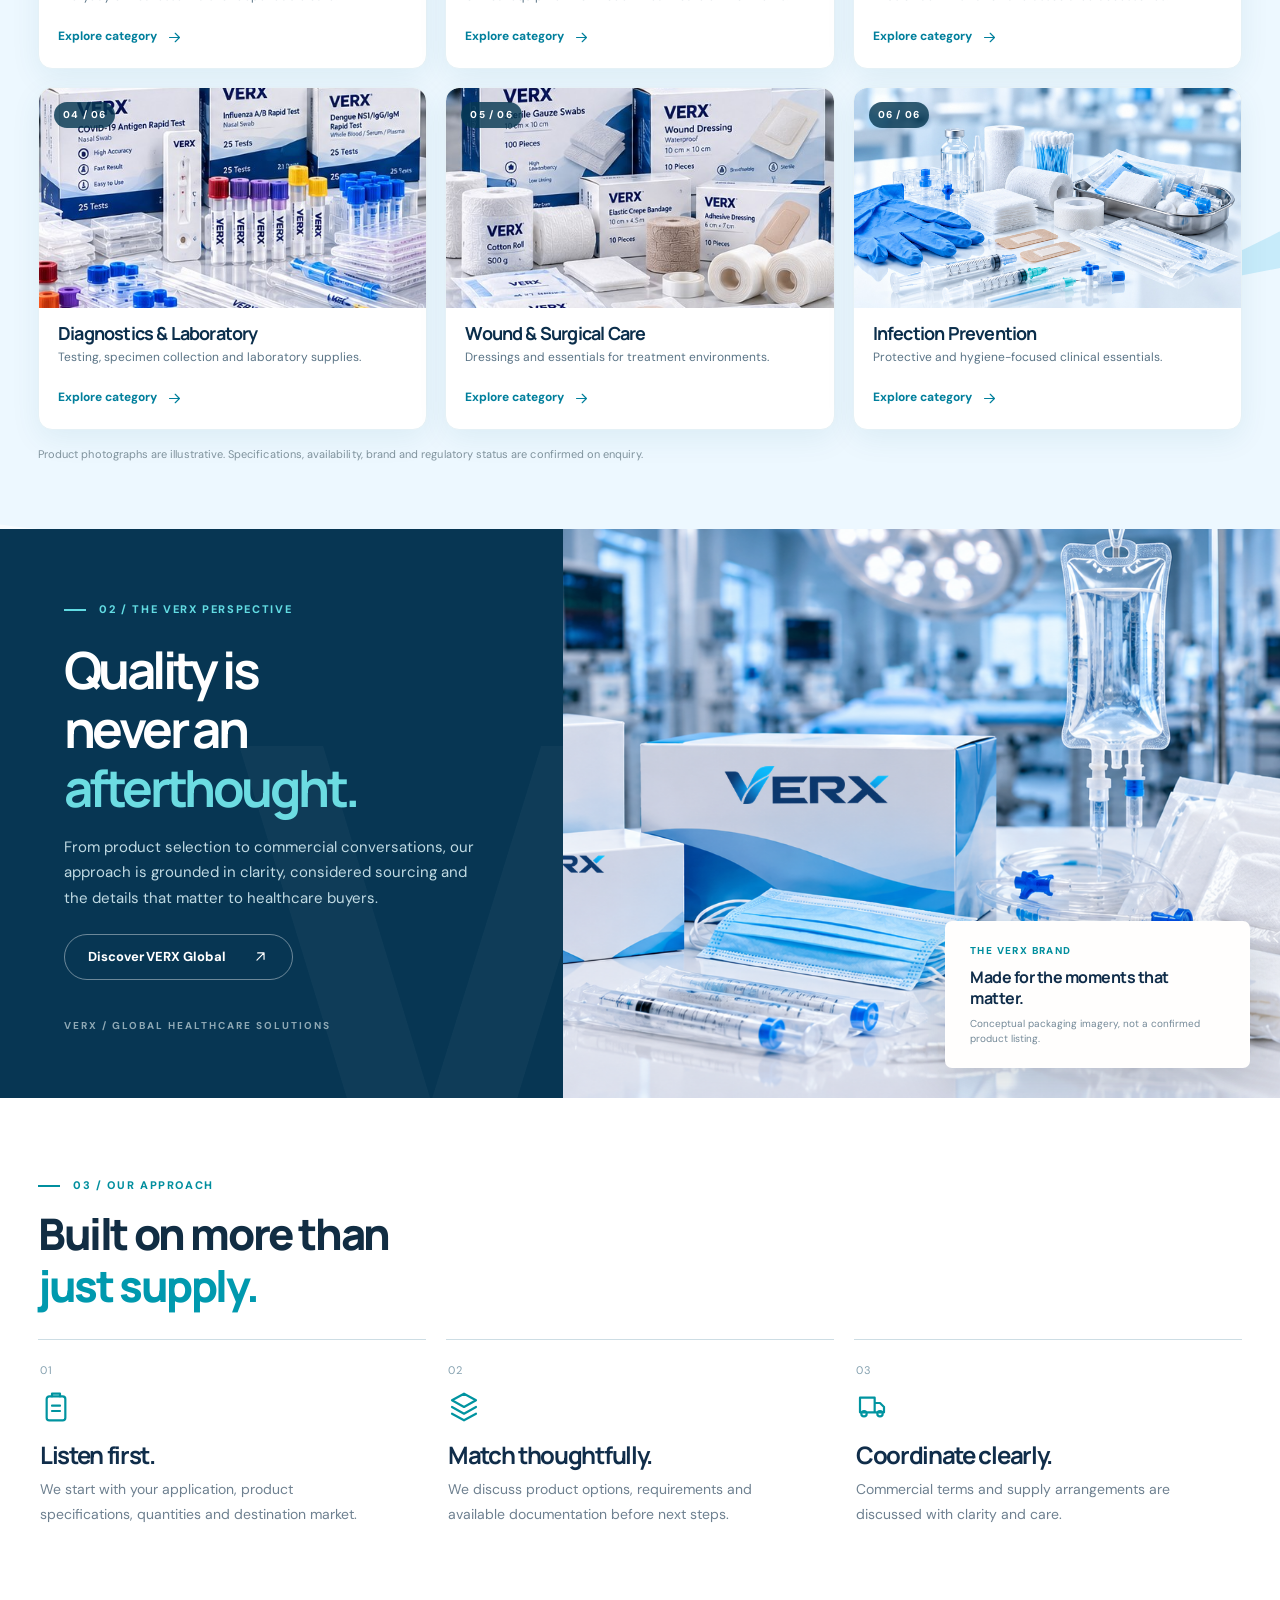
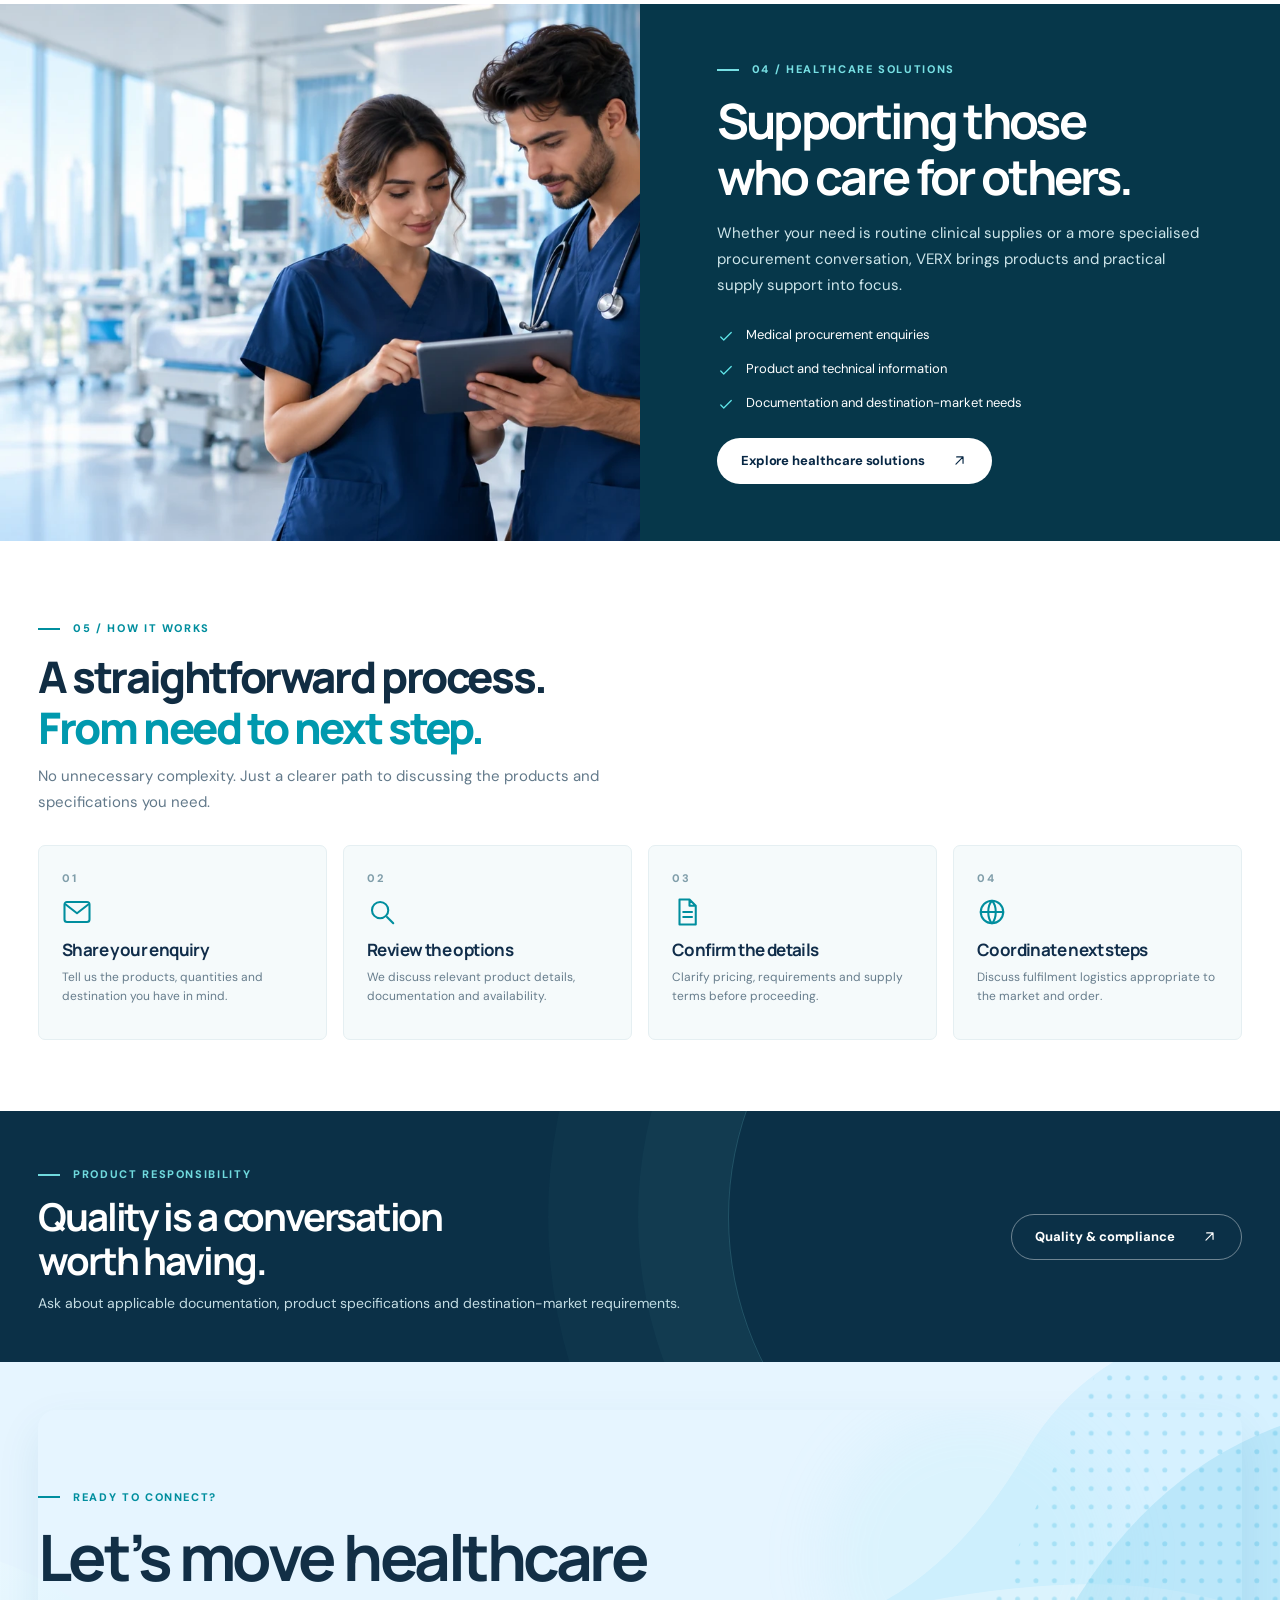
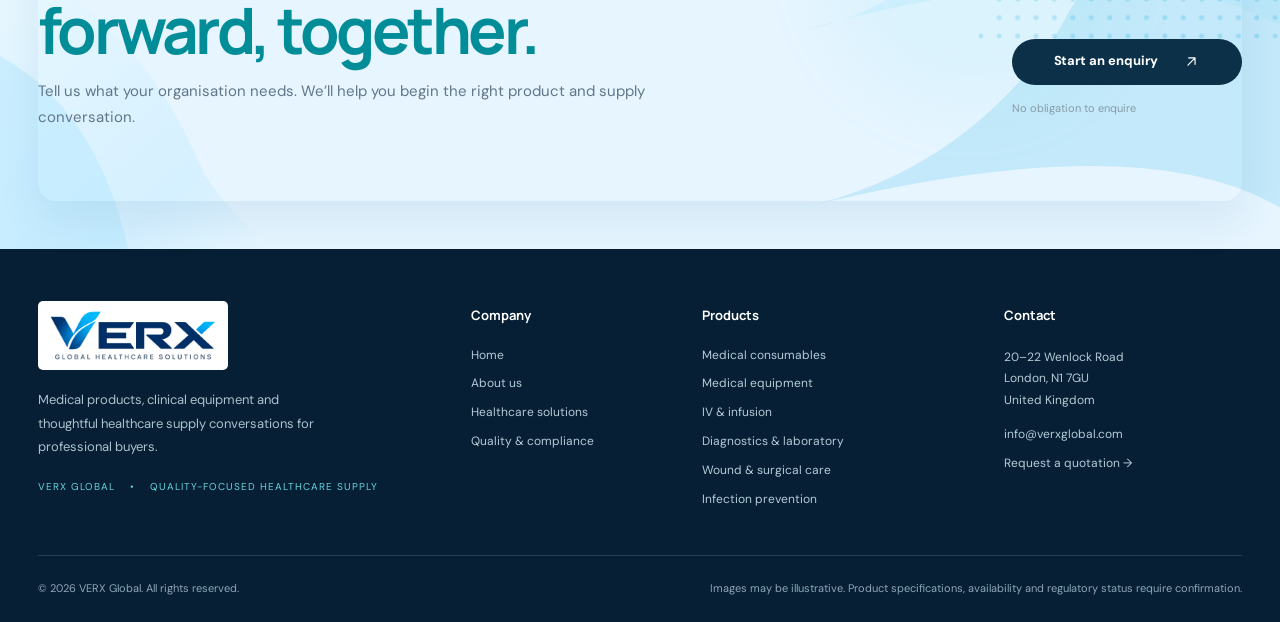
==== commit a6641b05: "Add files via upload" ====
--- a/index.html
+++ b/index.html
@@ -1,25 +1,26 @@
-<!doctype html><html lang="en"><head><meta charset="utf-8"><meta name="viewport" content="width=device-width,initial-scale=1"><meta name="theme-color" content="#071e36"><meta name="description" content="Quality-focused medical products, clinical equipment, healthcare solutions and international procurement enquiries."><title>VERX Global | Medical Products &amp; Healthcare Supply</title><link rel="icon" href="assets/favicon.ico" sizes="any"><link rel="icon" type="image/png" sizes="32x32" href="assets/favicon-32.png"><link rel="apple-touch-icon" href="assets/favicon-180.png"><link rel="preconnect" href="https://fonts.googleapis.com"><link rel="preconnect" href="https://fonts.gstatic.com" crossorigin><link href="https://fonts.googleapis.com/css2?family=DM+Sans:wght@400;500;600;700&family=Manrope:wght@400;500;600;700;800&display=swap" rel="stylesheet"><link rel="stylesheet" href="style.css"><script defer src="site.js"></script></head><body><a class="skip-link" href="#main-content">Skip to main content</a><div id="site-header"></div><main id="main-content"><section class="hero-home" aria-labelledby="hero-title">
-  <div class="hero-image"><img id="hero-feature-image" src="assets/hero-clinical.webp" alt="Healthcare specialist preparing a clinical vial" fetchpriority="high" width="1648" height="928"></div>
-  <div class="hero-shade" aria-hidden="true"></div>
-  <div class="hero-grid" aria-hidden="true"></div>
-  <div class="container hero-inner">
-    <div class="hero-main">
-      <span class="hero-eyebrow">GLOBAL SUPPLY. BETTER HEALTHCARE.</span>
-      <h1 id="hero-title">Reliable Medical Solutions <span>for a Healthier Tomorrow.</span></h1>
-      <p>VERX Global supplies medical consumables, clinical equipment and healthcare solutions for professional buyers and healthcare organisations worldwide.</p>
-      <div class="hero-actions">
-        <a class="button solid" href="contact.html">Request a quote <svg class="button-icon" width="17" height="17" viewBox="0 0 24 24" fill="none" stroke="currentColor" stroke-width="1.7" stroke-linecap="round" stroke-linejoin="round" aria-hidden="true"><path d="M5 12h14m-6-6 6 6-6 6"/></svg></a>
-        <a class="button outline-on-dark" href="products.html"><svg width="18" height="18" viewBox="0 0 24 24" fill="none" stroke="currentColor" stroke-width="1.7" stroke-linecap="round" aria-hidden="true"><rect x="3" y="3" width="7" height="7" rx="1"/><rect x="14" y="3" width="7" height="7" rx="1"/><rect x="3" y="14" width="7" height="7" rx="1"/><rect x="14" y="14" width="7" height="7" rx="1"/></svg> Explore products</a>
-      </div>
-    </div>
-    <div class="hero-side-panel"><div id="hero-visual-caption" class="hero-side-caption">SAFE PRODUCTS.
-STRONGER HEALTHCARE SYSTEMS.</div><div class="hero-slide-buttons" role="group" aria-label="Choose hero photo"><button type="button" class="hero-dot is-active" aria-label="Show healthcare specialist photo" aria-pressed="true"></button><button type="button" class="hero-dot" aria-label="Show medical equipment photo" aria-pressed="false"></button><button type="button" class="hero-dot" aria-label="Show healthcare facility photo" aria-pressed="false"></button></div></div>
-  </div>
+<!DOCTYPE html>
+<html lang="en"><head><meta charset="utf-8"/><meta content="width=device-width,initial-scale=1" name="viewport"/><meta content="#073451" name="theme-color"/><meta content="Quality-focused medical products, clinical equipment, healthcare solutions and international procurement enquiries." name="description"/><title>VERX Global | Medical Products &amp; Healthcare Supply</title><link href="assets/favicon.ico" rel="icon" sizes="any"/><link href="assets/favicon-32.png" rel="icon" sizes="32x32" type="image/png"/><link href="assets/favicon-180.png" rel="apple-touch-icon"/><link href="https://fonts.googleapis.com" rel="preconnect"/><link crossorigin="" href="https://fonts.gstatic.com" rel="preconnect"/><link href="https://fonts.googleapis.com/css2?family=DM+Sans:wght@400;500;600;700&amp;family=Manrope:wght@400;500;600;700;800&amp;display=swap" rel="stylesheet"/><link href="style.css?v=2" rel="stylesheet"/><script defer="" src="site.js"></script></head><body class="page-index"><a class="skip-link" href="#main-content">Skip to main content</a><div id="site-header"></div><main data-page="index" id="main-content"><section aria-labelledby="hero-title" class="hero-home">
+<div class="hero-image"><img alt="Healthcare specialist preparing a clinical vial" fetchpriority="high" height="928" id="hero-feature-image" src="assets/hero-clinical.webp" width="1648"/></div>
+<div aria-hidden="true" class="hero-shade"></div>
+<div aria-hidden="true" class="hero-grid"></div>
+<div class="container hero-inner">
+<div class="hero-main">
+<span class="hero-eyebrow">GLOBAL SUPPLY. BETTER HEALTHCARE.</span>
+<h1 id="hero-title">Reliable Medical Solutions <span>for a Healthier Tomorrow.</span></h1>
+<p>VERX Global supplies medical consumables, clinical equipment and healthcare solutions for professional buyers and healthcare organisations worldwide.</p>
+<div class="hero-actions">
+<a class="button solid" href="contact.html">Request a quote <svg aria-hidden="true" class="button-icon" fill="none" height="17" stroke="currentColor" stroke-linecap="round" stroke-linejoin="round" stroke-width="1.7" viewbox="0 0 24 24" width="17"><path d="M5 12h14m-6-6 6 6-6 6"></path></svg></a>
+<a class="button outline-on-dark" href="products.html"><svg aria-hidden="true" fill="none" height="18" stroke="currentColor" stroke-linecap="round" stroke-width="1.7" viewbox="0 0 24 24" width="18"><rect height="7" rx="1" width="7" x="3" y="3"></rect><rect height="7" rx="1" width="7" x="14" y="3"></rect><rect height="7" rx="1" width="7" x="3" y="14"></rect><rect height="7" rx="1" width="7" x="14" y="14"></rect></svg> Explore products</a>
+</div>
+</div>
+<div class="hero-side-panel"><div class="hero-side-caption" id="hero-visual-caption">SAFE PRODUCTS.
+STRONGER HEALTHCARE SYSTEMS.</div><div aria-label="Choose hero photo" class="hero-slide-buttons" role="group"><button aria-label="Show healthcare specialist photo" aria-pressed="true" class="hero-dot is-active" type="button"></button><button aria-label="Show medical equipment photo" aria-pressed="false" class="hero-dot" type="button"></button><button aria-label="Show healthcare facility photo" aria-pressed="false" class="hero-dot" type="button"></button></div></div>
+</div>
 </section>
-<section class="proof-bar" aria-label="Why VERX Global"><div class="container proof-grid"><div class="proof-item"><span class="proof-icon"><svg class="icon" width="23" height="23" viewBox="0 0 24 24" fill="none" stroke="currentColor" stroke-width="1.65" stroke-linecap="round" stroke-linejoin="round" aria-hidden="true"><path d="M12 2 4 5v6c0 5.5 3.4 9.2 8 11 4.6-1.8 8-5.5 8-11V5z"/><path d="m8.5 12 2.5 2.5 4.5-5"/></svg></span><div><strong>Quality-conscious</strong><p>Documentation-led approach</p></div></div><div class="proof-item"><span class="proof-icon"><svg class="icon" width="23" height="23" viewBox="0 0 24 24" fill="none" stroke="currentColor" stroke-width="1.65" stroke-linecap="round" stroke-linejoin="round" aria-hidden="true"><circle cx="12" cy="12" r="9"/><path d="M3 12h18M12 3c4 4 4 14 0 18M12 3c-4 4-4 14 0 18"/></svg></span><div><strong>International outlook</strong><p>Professional supply enquiries</p></div></div><div class="proof-item"><span class="proof-icon"><svg class="icon" width="23" height="23" viewBox="0 0 24 24" fill="none" stroke="currentColor" stroke-width="1.65" stroke-linecap="round" stroke-linejoin="round" aria-hidden="true"><path d="m12 2 9 5-9 5-9-5zM3 7v10l9 5 9-5V7M12 12v10"/></svg></span><div><strong>Broad product scope</strong><p>Clinical essentials to equipment</p></div></div><div class="proof-item"><span class="proof-icon"><svg class="icon" width="23" height="23" viewBox="0 0 24 24" fill="none" stroke="currentColor" stroke-width="1.65" stroke-linecap="round" stroke-linejoin="round" aria-hidden="true"><circle cx="9" cy="8" r="3"/><path d="M2 20v-2a6 6 0 0 1 12 0v2H2Zm15-9a3 3 0 1 0 0-6M16 14a5 5 0 0 1 6 5v1h-5"/></svg></span><div><strong>Customer focused</strong><p>Requirements-led support</p></div></div></div></section>
-<section class="section products-section" id="products"><div class="container"><div class="section-heading"><div><span class="eyebrow">01 / WHAT WE OFFER</span><h2>Products built around<br><em>healthcare needs.</em></h2><p>Explore our six key categories, from everyday clinical consumables to specialised equipment and care supplies.</p></div><a class="button ghost" href="products.html">View all products<svg class="button-icon" width="17" height="17" viewBox="0 0 24 24" fill="none" stroke="currentColor" stroke-width="1.65" stroke-linecap="round" stroke-linejoin="round" aria-hidden="true"><path d="M7 17 17 7M8 7h9v9"/></svg></a></div><div class="product-grid"><article class="product-card feature-product" id="home-consumables" data-search="medical consumables consumables gloves syringes dressings"><img src="assets/consumables-premium.webp" alt="Illustrative medical consumables product photography" loading="lazy"><div class="product-gradient"></div><div class="product-top"><span>01 / 06</span><svg class="product-arrow" width="18" height="18" viewBox="0 0 24 24" fill="none" stroke="currentColor" stroke-width="1.65" stroke-linecap="round" stroke-linejoin="round" aria-hidden="true"><path d="M7 17 17 7M8 7h9v9"/></svg></div><div class="product-info"><h3>Medical Consumables</h3><p>Everyday clinical essentials for dependable care.</p><a class="card-link" href="products.html#consumables" aria-label="Explore Medical Consumables">Explore category <svg class="icon" width="17" height="17" viewBox="0 0 24 24" fill="none" stroke="currentColor" stroke-width="1.65" stroke-linecap="round" stroke-linejoin="round" aria-hidden="true"><path d="M5 12h14m-6-6 6 6-6 6"/></svg></a></div></article><article class="product-card feature-product" id="home-surgical" data-search="medical equipment equipment monitor device instruments"><img src="assets/equipment-premium.webp" alt="Illustrative medical equipment product photography" loading="lazy"><div class="product-gradient"></div><div class="product-top"><span>02 / 06</span><svg class="product-arrow" width="18" height="18" viewBox="0 0 24 24" fill="none" stroke="currentColor" stroke-width="1.65" stroke-linecap="round" stroke-linejoin="round" aria-hidden="true"><path d="M7 17 17 7M8 7h9v9"/></svg></div><div class="product-info"><h3>Medical Equipment</h3><p>Clinical equipment for modern healthcare environments.</p><a class="card-link" href="products.html#surgical" aria-label="Explore Medical Equipment">Explore category <svg class="icon" width="17" height="17" viewBox="0 0 24 24" fill="none" stroke="currentColor" stroke-width="1.65" stroke-linecap="round" stroke-linejoin="round" aria-hidden="true"><path d="M5 12h14m-6-6 6 6-6 6"/></svg></a></div></article><article class="product-card " id="home-infusion" data-search="iv &amp; infusion infusion iv administration"><img src="assets/infusion.jpg" alt="Illustrative iv & infusion product photography" loading="lazy"><div class="product-gradient"></div><div class="product-top"><span>03 / 06</span><svg class="product-arrow" width="18" height="18" viewBox="0 0 24 24" fill="none" stroke="currentColor" stroke-width="1.65" stroke-linecap="round" stroke-linejoin="round" aria-hidden="true"><path d="M7 17 17 7M8 7h9v9"/></svg></div><div class="product-info"><h3>IV & Infusion</h3><p>Infusion administration and associated accessories.</p><a class="card-link" href="products.html#infusion" aria-label="Explore IV & Infusion">Explore category <svg class="icon" width="17" height="17" viewBox="0 0 24 24" fill="none" stroke="currentColor" stroke-width="1.65" stroke-linecap="round" stroke-linejoin="round" aria-hidden="true"><path d="M5 12h14m-6-6 6 6-6 6"/></svg></a></div></article><article class="product-card " id="home-diagnostics" data-search="diagnostics &amp; laboratory diagnostics laboratory sample testing"><img src="assets/diagnostics.jpg" alt="Illustrative diagnostics & laboratory product photography" loading="lazy"><div class="product-gradient"></div><div class="product-top"><span>04 / 06</span><svg class="product-arrow" width="18" height="18" viewBox="0 0 24 24" fill="none" stroke="currentColor" stroke-width="1.65" stroke-linecap="round" stroke-linejoin="round" aria-hidden="true"><path d="M7 17 17 7M8 7h9v9"/></svg></div><div class="product-info"><h3>Diagnostics & Laboratory</h3><p>Testing, specimen collection and laboratory supplies.</p><a class="card-link" href="products.html#diagnostics" aria-label="Explore Diagnostics & Laboratory">Explore category <svg class="icon" width="17" height="17" viewBox="0 0 24 24" fill="none" stroke="currentColor" stroke-width="1.65" stroke-linecap="round" stroke-linejoin="round" aria-hidden="true"><path d="M5 12h14m-6-6 6 6-6 6"/></svg></a></div></article><article class="product-card " id="home-wound-care" data-search="wound &amp; surgical care surgical wound dressings"><img src="assets/wound-care.jpg" alt="Illustrative wound & surgical care product photography" loading="lazy"><div class="product-gradient"></div><div class="product-top"><span>05 / 06</span><svg class="product-arrow" width="18" height="18" viewBox="0 0 24 24" fill="none" stroke="currentColor" stroke-width="1.65" stroke-linecap="round" stroke-linejoin="round" aria-hidden="true"><path d="M7 17 17 7M8 7h9v9"/></svg></div><div class="product-info"><h3>Wound & Surgical Care</h3><p>Dressings and essentials for treatment environments.</p><a class="card-link" href="products.html#wound-care" aria-label="Explore Wound & Surgical Care">Explore category <svg class="icon" width="17" height="17" viewBox="0 0 24 24" fill="none" stroke="currentColor" stroke-width="1.65" stroke-linecap="round" stroke-linejoin="round" aria-hidden="true"><path d="M5 12h14m-6-6 6 6-6 6"/></svg></a></div></article><article class="product-card " id="home-ppe" data-search="infection prevention infection hygiene ppe gloves"><img src="assets/ppe.jpg" alt="Illustrative infection prevention product photography" loading="lazy"><div class="product-gradient"></div><div class="product-top"><span>06 / 06</span><svg class="product-arrow" width="18" height="18" viewBox="0 0 24 24" fill="none" stroke="currentColor" stroke-width="1.65" stroke-linecap="round" stroke-linejoin="round" aria-hidden="true"><path d="M7 17 17 7M8 7h9v9"/></svg></div><div class="product-info"><h3>Infection Prevention</h3><p>Protective and hygiene-focused clinical essentials.</p><a class="card-link" href="products.html#ppe" aria-label="Explore Infection Prevention">Explore category <svg class="icon" width="17" height="17" viewBox="0 0 24 24" fill="none" stroke="currentColor" stroke-width="1.65" stroke-linecap="round" stroke-linejoin="round" aria-hidden="true"><path d="M5 12h14m-6-6 6 6-6 6"/></svg></a></div></article></div><p class="fine-print">Product photographs are illustrative. Specifications, availability, brand and regulatory status are confirmed on enquiry.</p></div></section>
-<section class="brand-section"><div class="brand-left"><span class="eyebrow">02 / THE VERX PERSPECTIVE</span><h2>Quality is<br>never an<br><em>afterthought.</em></h2><p>From product selection to commercial conversations, our approach is grounded in clarity, considered sourcing and the details that matter to healthcare buyers.</p><a class="button outline-on-dark" href="about.html">Discover VERX Global<svg class="button-icon" width="17" height="17" viewBox="0 0 24 24" fill="none" stroke="currentColor" stroke-width="1.65" stroke-linecap="round" stroke-linejoin="round" aria-hidden="true"><path d="M7 17 17 7M8 7h9v9"/></svg></a><span class="brand-signature">VERX / GLOBAL HEALTHCARE SOLUTIONS</span></div><div class="brand-right"><img src="assets/verx-products.png" alt="Illustrative VERX-branded product packaging and medical supplies" loading="lazy"><div class="brand-image-note"><span>THE VERX BRAND</span><strong>Made for the moments that matter.</strong><small>Conceptual packaging imagery, not a confirmed product listing.</small></div></div></section>
-<section class="section values-section"><div class="container"><div class="values-head"><span class="eyebrow">03 / OUR APPROACH</span><h2>Built on more than<br><em>just supply.</em></h2></div><div class="value-items"><div><span class="value-num">01</span><svg class="icon" width="32" height="32" viewBox="0 0 24 24" fill="none" stroke="currentColor" stroke-width="1.65" stroke-linecap="round" stroke-linejoin="round" aria-hidden="true"><rect x="5" y="4" width="14" height="18" rx="2"/><path d="M9 4V2h6v2M9 11h6M9 15h6"/></svg><h3>Listen first.</h3><p>We start with your application, product specifications, quantities and destination market.</p></div><div><span class="value-num">02</span><svg class="icon" width="32" height="32" viewBox="0 0 24 24" fill="none" stroke="currentColor" stroke-width="1.65" stroke-linecap="round" stroke-linejoin="round" aria-hidden="true"><path d="m12 2 9 5-9 5-9-5zM3 12l9 5 9-5M3 17l9 5 9-5"/></svg><h3>Match thoughtfully.</h3><p>We discuss product options, requirements and available documentation before next steps.</p></div><div><span class="value-num">03</span><svg class="icon" width="32" height="32" viewBox="0 0 24 24" fill="none" stroke="currentColor" stroke-width="1.65" stroke-linecap="round" stroke-linejoin="round" aria-hidden="true"><path d="M3 5h11v11H3zM14 9h4l3 3v4h-7M6 19a2 2 0 1 0 0-4 2 2 0 0 0 0 4Zm12 0a2 2 0 1 0 0-4 2 2 0 0 0 0 4Z"/></svg><h3>Coordinate clearly.</h3><p>Commercial terms and supply arrangements are discussed with clarity and care.</p></div></div></div></section>
-<section class="impact-section"><div class="impact-image"><img src="assets/hospital-environment.webp" loading="lazy" alt="Healthcare professionals working inside a bright modern hospital"></div><div class="impact-body"><span class="eyebrow">04 / HEALTHCARE SOLUTIONS</span><h2>Supporting those<br>who care for others.</h2><p>Whether your need is routine clinical supplies or a more specialised procurement conversation, VERX brings products and practical supply support into focus.</p><ul class="clean-checks"><li><svg class="icon" width="22" height="22" viewBox="0 0 24 24" fill="none" stroke="currentColor" stroke-width="1.65" stroke-linecap="round" stroke-linejoin="round" aria-hidden="true"><path d="m5 12 4 4L19 6"/></svg> Medical procurement enquiries</li><li><svg class="icon" width="22" height="22" viewBox="0 0 24 24" fill="none" stroke="currentColor" stroke-width="1.65" stroke-linecap="round" stroke-linejoin="round" aria-hidden="true"><path d="m5 12 4 4L19 6"/></svg> Product and technical information</li><li><svg class="icon" width="22" height="22" viewBox="0 0 24 24" fill="none" stroke="currentColor" stroke-width="1.65" stroke-linecap="round" stroke-linejoin="round" aria-hidden="true"><path d="m5 12 4 4L19 6"/></svg> Documentation and destination-market needs</li></ul><a class="button light" href="solutions.html">Explore healthcare solutions<svg class="button-icon" width="17" height="17" viewBox="0 0 24 24" fill="none" stroke="currentColor" stroke-width="1.65" stroke-linecap="round" stroke-linejoin="round" aria-hidden="true"><path d="M7 17 17 7M8 7h9v9"/></svg></a></div></section>
-<section class="section process-section"><div class="container"><div class="section-heading"><div><span class="eyebrow">05 / HOW IT WORKS</span><h2>A straightforward process.<br><em>From need to next step.</em></h2><p>No unnecessary complexity. Just a clearer path to discussing the products and specifications you need.</p></div></div><div class="steps-grid"><div class="step"><span>01</span><svg class="icon" width="30" height="30" viewBox="0 0 24 24" fill="none" stroke="currentColor" stroke-width="1.65" stroke-linecap="round" stroke-linejoin="round" aria-hidden="true"><rect x="2" y="4" width="20" height="16" rx="2"/><path d="m3 6 9 7 9-7"/></svg><h3>Share your enquiry</h3><p>Tell us the products, quantities and destination you have in mind.</p></div><div class="step"><span>02</span><svg class="icon" width="30" height="30" viewBox="0 0 24 24" fill="none" stroke="currentColor" stroke-width="1.65" stroke-linecap="round" stroke-linejoin="round" aria-hidden="true"><circle cx="10.5" cy="10.5" r="6.5"/><path d="m16 16 5 5"/></svg><h3>Review the options</h3><p>We discuss relevant product details, documentation and availability.</p></div><div class="step"><span>03</span><svg class="icon" width="30" height="30" viewBox="0 0 24 24" fill="none" stroke="currentColor" stroke-width="1.65" stroke-linecap="round" stroke-linejoin="round" aria-hidden="true"><path d="M6 2h8l5 5v15H6zM14 2v5h5M9 12h7M9 16h7"/></svg><h3>Confirm the details</h3><p>Clarify pricing, requirements and supply terms before proceeding.</p></div><div class="step"><span>04</span><svg class="icon" width="30" height="30" viewBox="0 0 24 24" fill="none" stroke="currentColor" stroke-width="1.65" stroke-linecap="round" stroke-linejoin="round" aria-hidden="true"><circle cx="12" cy="12" r="9"/><path d="M3 12h18M12 3c4 4 4 14 0 18M12 3c-4 4-4 14 0 18"/></svg><h3>Coordinate next steps</h3><p>Discuss fulfilment logistics appropriate to the market and order.</p></div></div></div></section>
-<section class="standard-banner"><div class="container standard-inner"><div><span class="eyebrow">PRODUCT RESPONSIBILITY</span><h2>Quality is a conversation<br>worth having.</h2><p>Ask about applicable documentation, product specifications and destination-market requirements.</p></div><a class="button outline-on-dark" href="quality.html">Quality & compliance<svg class="button-icon" width="17" height="17" viewBox="0 0 24 24" fill="none" stroke="currentColor" stroke-width="1.65" stroke-linecap="round" stroke-linejoin="round" aria-hidden="true"><path d="M7 17 17 7M8 7h9v9"/></svg></a></div></section><section class="final-cta"><div class="container cta-inner"><div class="cta-glow"></div><div class="cta-copy"><span class="eyebrow">READY TO CONNECT?</span><h2>Let’s move healthcare<br><em>forward, together.</em></h2><p>Tell us what your organisation needs. We’ll help you begin the right product and supply conversation.</p></div><div class="cta-action"><a class="button light" href="contact.html">Start an enquiry<svg class="button-icon" width="17" height="17" viewBox="0 0 24 24" fill="none" stroke="currentColor" stroke-width="1.65" stroke-linecap="round" stroke-linejoin="round" aria-hidden="true"><path d="M7 17 17 7M8 7h9v9"/></svg></a><span>No obligation to enquire</span></div></div></section></main><div id="site-footer"></div></body></html>+<section aria-label="Why VERX Global" class="proof-bar"><div class="container proof-grid"><div class="proof-item"><span class="proof-icon"><svg aria-hidden="true" class="icon" fill="none" height="23" stroke="currentColor" stroke-linecap="round" stroke-linejoin="round" stroke-width="1.65" viewbox="0 0 24 24" width="23"><path d="M12 2 4 5v6c0 5.5 3.4 9.2 8 11 4.6-1.8 8-5.5 8-11V5z"></path><path d="m8.5 12 2.5 2.5 4.5-5"></path></svg></span><div><strong>Quality-conscious</strong><p>Documentation-led approach</p></div></div><div class="proof-item"><span class="proof-icon"><svg aria-hidden="true" class="icon" fill="none" height="23" stroke="currentColor" stroke-linecap="round" stroke-linejoin="round" stroke-width="1.65" viewbox="0 0 24 24" width="23"><circle cx="12" cy="12" r="9"></circle><path d="M3 12h18M12 3c4 4 4 14 0 18M12 3c-4 4-4 14 0 18"></path></svg></span><div><strong>International outlook</strong><p>Professional supply enquiries</p></div></div><div class="proof-item"><span class="proof-icon"><svg aria-hidden="true" class="icon" fill="none" height="23" stroke="currentColor" stroke-linecap="round" stroke-linejoin="round" stroke-width="1.65" viewbox="0 0 24 24" width="23"><path d="m12 2 9 5-9 5-9-5zM3 7v10l9 5 9-5V7M12 12v10"></path></svg></span><div><strong>Broad product scope</strong><p>Clinical essentials to equipment</p></div></div><div class="proof-item"><span class="proof-icon"><svg aria-hidden="true" class="icon" fill="none" height="23" stroke="currentColor" stroke-linecap="round" stroke-linejoin="round" stroke-width="1.65" viewbox="0 0 24 24" width="23"><circle cx="9" cy="8" r="3"></circle><path d="M2 20v-2a6 6 0 0 1 12 0v2H2Zm15-9a3 3 0 1 0 0-6M16 14a5 5 0 0 1 6 5v1h-5"></path></svg></span><div><strong>Customer focused</strong><p>Requirements-led support</p></div></div></div></section>
+<section class="section products-section" id="products"><div class="container"><div class="section-heading"><div><span class="eyebrow">01 / WHAT WE OFFER</span><h2>Products built around <em>better healthcare.</em></h2><p>A considered portfolio of medical consumables and clinical equipment, with practical support for professional healthcare buyers.</p></div><a class="button ghost" href="products.html">View all products<svg aria-hidden="true" class="button-icon" fill="none" height="17" stroke="currentColor" stroke-linecap="round" stroke-linejoin="round" stroke-width="1.65" viewbox="0 0 24 24" width="17"><path d="M7 17 17 7M8 7h9v9"></path></svg></a></div><div aria-label="Three ways we can help" class="feature-gallery"><article class="gallery-tile"><span class="gallery-icon"><svg aria-hidden="true" fill="none" height="30" stroke="currentColor" stroke-linecap="round" stroke-linejoin="round" stroke-width="1.7" viewbox="0 0 24 24" width="30"><path d="m12 2 9 5-9 5-9-5 9-5zM3 7v10l9 5 9-5V7M12 12v10"></path></svg></span><div class="gallery-copy"><h3>Wide product range</h3><p>From everyday consumables to specialist clinical equipment, explore our core categories.</p></div><img alt="" class="gallery-photo" loading="lazy" src="assets/consumables-premium.webp"/><a aria-label="Explore Wide product range" class="gallery-link" href="products.html"><svg aria-hidden="true" fill="none" height="17" stroke="currentColor" stroke-width="2" viewbox="0 0 24 24" width="17"><path d="M5 12h14m-6-6 6 6-6 6"></path></svg></a></article><article class="gallery-tile"><span class="gallery-icon"><svg aria-hidden="true" fill="none" height="30" stroke="currentColor" stroke-linecap="round" stroke-linejoin="round" stroke-width="1.7" viewbox="0 0 24 24" width="30"><circle cx="12" cy="12" r="9"></circle><path d="M3 12h18M12 3c4 4 4 14 0 18M12 3c-4 4-4 14 0 18"></path></svg></span><div class="gallery-copy"><h3>International sourcing</h3><p>Discuss your product requirements, destination market and commercial supply needs.</p></div><img alt="" class="gallery-photo" loading="lazy" src="assets/infusion.jpg"/><a aria-label="Explore International sourcing" class="gallery-link" href="solutions.html"><svg aria-hidden="true" fill="none" height="17" stroke="currentColor" stroke-width="2" viewbox="0 0 24 24" width="17"><path d="M5 12h14m-6-6 6 6-6 6"></path></svg></a></article><article class="gallery-tile"><span class="gallery-icon"><svg aria-hidden="true" fill="none" height="30" stroke="currentColor" stroke-linecap="round" stroke-linejoin="round" stroke-width="1.7" viewbox="0 0 24 24" width="30"><path d="M12 2 4 5v6c0 5.5 3.4 9.2 8 11 4.6-1.8 8-5.5 8-11V5z"></path><path d="m8.5 12 2.5 2.5 4.5-5"></path></svg></span><div class="gallery-copy"><h3>Documentation matters</h3><p>Product suitability, relevant documentation and destination-market requirements come first.</p></div><img alt="" class="gallery-photo" loading="lazy" src="assets/equipment-premium.webp"/><a aria-label="Explore Documentation matters" class="gallery-link" href="quality.html"><svg aria-hidden="true" fill="none" height="17" stroke="currentColor" stroke-width="2" viewbox="0 0 24 24" width="17"><path d="M5 12h14m-6-6 6 6-6 6"></path></svg></a></article></div><div class="category-subheading"><div><span class="eyebrow">EXPLORE THE RANGE</span><h3>Healthcare essentials, thoughtfully presented.</h3></div><a href="products.html">All product categories <span aria-hidden="true">→</span></a></div><div class="product-grid"><article class="product-card feature-product" data-search="medical consumables consumables gloves syringes dressings" id="home-consumables"><img alt="Illustrative medical consumables product photography" loading="lazy" src="assets/consumables-premium.webp"/><div class="product-gradient"></div><div class="product-top"><span>01 / 06</span><svg aria-hidden="true" class="product-arrow" fill="none" height="18" stroke="currentColor" stroke-linecap="round" stroke-linejoin="round" stroke-width="1.65" viewbox="0 0 24 24" width="18"><path d="M7 17 17 7M8 7h9v9"></path></svg></div><div class="product-info"><h3>Medical Consumables</h3><p>Everyday clinical essentials for dependable care.</p><a aria-label="Explore Medical Consumables" class="card-link" href="products.html#consumables">Explore category <svg aria-hidden="true" class="icon" fill="none" height="17" stroke="currentColor" stroke-linecap="round" stroke-linejoin="round" stroke-width="1.65" viewbox="0 0 24 24" width="17"><path d="M5 12h14m-6-6 6 6-6 6"></path></svg></a></div></article><article class="product-card feature-product" data-search="medical equipment equipment monitor device instruments" id="home-surgical"><img alt="Illustrative medical equipment product photography" loading="lazy" src="assets/equipment-premium.webp"/><div class="product-gradient"></div><div class="product-top"><span>02 / 06</span><svg aria-hidden="true" class="product-arrow" fill="none" height="18" stroke="currentColor" stroke-linecap="round" stroke-linejoin="round" stroke-width="1.65" viewbox="0 0 24 24" width="18"><path d="M7 17 17 7M8 7h9v9"></path></svg></div><div class="product-info"><h3>Medical Equipment</h3><p>Clinical equipment for modern healthcare environments.</p><a aria-label="Explore Medical Equipment" class="card-link" href="products.html#surgical">Explore category <svg aria-hidden="true" class="icon" fill="none" height="17" stroke="currentColor" stroke-linecap="round" stroke-linejoin="round" stroke-width="1.65" viewbox="0 0 24 24" width="17"><path d="M5 12h14m-6-6 6 6-6 6"></path></svg></a></div></article><article class="product-card" data-search="iv &amp; infusion infusion iv administration" id="home-infusion"><img alt="Illustrative iv &amp; infusion product photography" loading="lazy" src="assets/infusion.jpg"/><div class="product-gradient"></div><div class="product-top"><span>03 / 06</span><svg aria-hidden="true" class="product-arrow" fill="none" height="18" stroke="currentColor" stroke-linecap="round" stroke-linejoin="round" stroke-width="1.65" viewbox="0 0 24 24" width="18"><path d="M7 17 17 7M8 7h9v9"></path></svg></div><div class="product-info"><h3>IV &amp; Infusion</h3><p>Infusion administration and associated accessories.</p><a aria-label="Explore IV &amp; Infusion" class="card-link" href="products.html#infusion">Explore category <svg aria-hidden="true" class="icon" fill="none" height="17" stroke="currentColor" stroke-linecap="round" stroke-linejoin="round" stroke-width="1.65" viewbox="0 0 24 24" width="17"><path d="M5 12h14m-6-6 6 6-6 6"></path></svg></a></div></article><article class="product-card" data-search="diagnostics &amp; laboratory diagnostics laboratory sample testing" id="home-diagnostics"><img alt="Illustrative diagnostics &amp; laboratory product photography" loading="lazy" src="assets/diagnostics.jpg"/><div class="product-gradient"></div><div class="product-top"><span>04 / 06</span><svg aria-hidden="true" class="product-arrow" fill="none" height="18" stroke="currentColor" stroke-linecap="round" stroke-linejoin="round" stroke-width="1.65" viewbox="0 0 24 24" width="18"><path d="M7 17 17 7M8 7h9v9"></path></svg></div><div class="product-info"><h3>Diagnostics &amp; Laboratory</h3><p>Testing, specimen collection and laboratory supplies.</p><a aria-label="Explore Diagnostics &amp; Laboratory" class="card-link" href="products.html#diagnostics">Explore category <svg aria-hidden="true" class="icon" fill="none" height="17" stroke="currentColor" stroke-linecap="round" stroke-linejoin="round" stroke-width="1.65" viewbox="0 0 24 24" width="17"><path d="M5 12h14m-6-6 6 6-6 6"></path></svg></a></div></article><article class="product-card" data-search="wound &amp; surgical care surgical wound dressings" id="home-wound-care"><img alt="Illustrative wound &amp; surgical care product photography" loading="lazy" src="assets/wound-care.jpg"/><div class="product-gradient"></div><div class="product-top"><span>05 / 06</span><svg aria-hidden="true" class="product-arrow" fill="none" height="18" stroke="currentColor" stroke-linecap="round" stroke-linejoin="round" stroke-width="1.65" viewbox="0 0 24 24" width="18"><path d="M7 17 17 7M8 7h9v9"></path></svg></div><div class="product-info"><h3>Wound &amp; Surgical Care</h3><p>Dressings and essentials for treatment environments.</p><a aria-label="Explore Wound &amp; Surgical Care" class="card-link" href="products.html#wound-care">Explore category <svg aria-hidden="true" class="icon" fill="none" height="17" stroke="currentColor" stroke-linecap="round" stroke-linejoin="round" stroke-width="1.65" viewbox="0 0 24 24" width="17"><path d="M5 12h14m-6-6 6 6-6 6"></path></svg></a></div></article><article class="product-card" data-search="infection prevention infection hygiene ppe gloves" id="home-ppe"><img alt="Illustrative infection prevention product photography" loading="lazy" src="assets/ppe.jpg"/><div class="product-gradient"></div><div class="product-top"><span>06 / 06</span><svg aria-hidden="true" class="product-arrow" fill="none" height="18" stroke="currentColor" stroke-linecap="round" stroke-linejoin="round" stroke-width="1.65" viewbox="0 0 24 24" width="18"><path d="M7 17 17 7M8 7h9v9"></path></svg></div><div class="product-info"><h3>Infection Prevention</h3><p>Protective and hygiene-focused clinical essentials.</p><a aria-label="Explore Infection Prevention" class="card-link" href="products.html#ppe">Explore category <svg aria-hidden="true" class="icon" fill="none" height="17" stroke="currentColor" stroke-linecap="round" stroke-linejoin="round" stroke-width="1.65" viewbox="0 0 24 24" width="17"><path d="M5 12h14m-6-6 6 6-6 6"></path></svg></a></div></article></div><p class="fine-print">Product photographs are illustrative. Specifications, availability, brand and regulatory status are confirmed on enquiry.</p></div></section>
+<section class="brand-section"><div class="brand-left"><span class="eyebrow">02 / THE VERX PERSPECTIVE</span><h2>Quality is<br/>never an<br/><em>afterthought.</em></h2><p>From product selection to commercial conversations, our approach is grounded in clarity, considered sourcing and the details that matter to healthcare buyers.</p><a class="button outline-on-dark" href="about.html">Discover VERX Global<svg aria-hidden="true" class="button-icon" fill="none" height="17" stroke="currentColor" stroke-linecap="round" stroke-linejoin="round" stroke-width="1.65" viewbox="0 0 24 24" width="17"><path d="M7 17 17 7M8 7h9v9"></path></svg></a><span class="brand-signature">VERX / GLOBAL HEALTHCARE SOLUTIONS</span></div><div class="brand-right"><img alt="Illustrative VERX-branded product packaging and medical supplies" loading="lazy" src="assets/verx-products.png"/><div class="brand-image-note"><span>THE VERX BRAND</span><strong>Made for the moments that matter.</strong><small>Conceptual packaging imagery, not a confirmed product listing.</small></div></div></section>
+<section class="section values-section"><div class="container"><div class="values-head"><span class="eyebrow">03 / OUR APPROACH</span><h2>Built on more than<br/><em>just supply.</em></h2></div><div class="value-items"><div><span class="value-num">01</span><svg aria-hidden="true" class="icon" fill="none" height="32" stroke="currentColor" stroke-linecap="round" stroke-linejoin="round" stroke-width="1.65" viewbox="0 0 24 24" width="32"><rect height="18" rx="2" width="14" x="5" y="4"></rect><path d="M9 4V2h6v2M9 11h6M9 15h6"></path></svg><h3>Listen first.</h3><p>We start with your application, product specifications, quantities and destination market.</p></div><div><span class="value-num">02</span><svg aria-hidden="true" class="icon" fill="none" height="32" stroke="currentColor" stroke-linecap="round" stroke-linejoin="round" stroke-width="1.65" viewbox="0 0 24 24" width="32"><path d="m12 2 9 5-9 5-9-5zM3 12l9 5 9-5M3 17l9 5 9-5"></path></svg><h3>Match thoughtfully.</h3><p>We discuss product options, requirements and available documentation before next steps.</p></div><div><span class="value-num">03</span><svg aria-hidden="true" class="icon" fill="none" height="32" stroke="currentColor" stroke-linecap="round" stroke-linejoin="round" stroke-width="1.65" viewbox="0 0 24 24" width="32"><path d="M3 5h11v11H3zM14 9h4l3 3v4h-7M6 19a2 2 0 1 0 0-4 2 2 0 0 0 0 4Zm12 0a2 2 0 1 0 0-4 2 2 0 0 0 0 4Z"></path></svg><h3>Coordinate clearly.</h3><p>Commercial terms and supply arrangements are discussed with clarity and care.</p></div></div></div></section>
+<section class="impact-section"><div class="impact-image"><img alt="Healthcare professionals working inside a bright modern hospital" loading="lazy" src="assets/hospital-environment.webp"/></div><div class="impact-body"><span class="eyebrow">04 / HEALTHCARE SOLUTIONS</span><h2>Supporting those<br/>who care for others.</h2><p>Whether your need is routine clinical supplies or a more specialised procurement conversation, VERX brings products and practical supply support into focus.</p><ul class="clean-checks"><li><svg aria-hidden="true" class="icon" fill="none" height="22" stroke="currentColor" stroke-linecap="round" stroke-linejoin="round" stroke-width="1.65" viewbox="0 0 24 24" width="22"><path d="m5 12 4 4L19 6"></path></svg> Medical procurement enquiries</li><li><svg aria-hidden="true" class="icon" fill="none" height="22" stroke="currentColor" stroke-linecap="round" stroke-linejoin="round" stroke-width="1.65" viewbox="0 0 24 24" width="22"><path d="m5 12 4 4L19 6"></path></svg> Product and technical information</li><li><svg aria-hidden="true" class="icon" fill="none" height="22" stroke="currentColor" stroke-linecap="round" stroke-linejoin="round" stroke-width="1.65" viewbox="0 0 24 24" width="22"><path d="m5 12 4 4L19 6"></path></svg> Documentation and destination-market needs</li></ul><a class="button light" href="solutions.html">Explore healthcare solutions<svg aria-hidden="true" class="button-icon" fill="none" height="17" stroke="currentColor" stroke-linecap="round" stroke-linejoin="round" stroke-width="1.65" viewbox="0 0 24 24" width="17"><path d="M7 17 17 7M8 7h9v9"></path></svg></a></div></section>
+<section class="section process-section"><div class="container"><div class="section-heading"><div><span class="eyebrow">05 / HOW IT WORKS</span><h2>A straightforward process.<br/><em>From need to next step.</em></h2><p>No unnecessary complexity. Just a clearer path to discussing the products and specifications you need.</p></div></div><div class="steps-grid"><div class="step"><span>01</span><svg aria-hidden="true" class="icon" fill="none" height="30" stroke="currentColor" stroke-linecap="round" stroke-linejoin="round" stroke-width="1.65" viewbox="0 0 24 24" width="30"><rect height="16" rx="2" width="20" x="2" y="4"></rect><path d="m3 6 9 7 9-7"></path></svg><h3>Share your enquiry</h3><p>Tell us the products, quantities and destination you have in mind.</p></div><div class="step"><span>02</span><svg aria-hidden="true" class="icon" fill="none" height="30" stroke="currentColor" stroke-linecap="round" stroke-linejoin="round" stroke-width="1.65" viewbox="0 0 24 24" width="30"><circle cx="10.5" cy="10.5" r="6.5"></circle><path d="m16 16 5 5"></path></svg><h3>Review the options</h3><p>We discuss relevant product details, documentation and availability.</p></div><div class="step"><span>03</span><svg aria-hidden="true" class="icon" fill="none" height="30" stroke="currentColor" stroke-linecap="round" stroke-linejoin="round" stroke-width="1.65" viewbox="0 0 24 24" width="30"><path d="M6 2h8l5 5v15H6zM14 2v5h5M9 12h7M9 16h7"></path></svg><h3>Confirm the details</h3><p>Clarify pricing, requirements and supply terms before proceeding.</p></div><div class="step"><span>04</span><svg aria-hidden="true" class="icon" fill="none" height="30" stroke="currentColor" stroke-linecap="round" stroke-linejoin="round" stroke-width="1.65" viewbox="0 0 24 24" width="30"><circle cx="12" cy="12" r="9"></circle><path d="M3 12h18M12 3c4 4 4 14 0 18M12 3c-4 4-4 14 0 18"></path></svg><h3>Coordinate next steps</h3><p>Discuss fulfilment logistics appropriate to the market and order.</p></div></div></div></section>
+<section class="standard-banner"><div class="container standard-inner"><div><span class="eyebrow">PRODUCT RESPONSIBILITY</span><h2>Quality is a conversation<br/>worth having.</h2><p>Ask about applicable documentation, product specifications and destination-market requirements.</p></div><a class="button outline-on-dark" href="quality.html">Quality &amp; compliance<svg aria-hidden="true" class="button-icon" fill="none" height="17" stroke="currentColor" stroke-linecap="round" stroke-linejoin="round" stroke-width="1.65" viewbox="0 0 24 24" width="17"><path d="M7 17 17 7M8 7h9v9"></path></svg></a></div></section><section class="final-cta"><div class="container cta-inner"><div class="cta-glow"></div><div class="cta-copy"><span class="eyebrow">READY TO CONNECT?</span><h2>Let’s move healthcare<br/><em>forward, together.</em></h2><p>Tell us what your organisation needs. We’ll help you begin the right product and supply conversation.</p></div><div class="cta-action"><a class="button light" href="contact.html">Start an enquiry<svg aria-hidden="true" class="button-icon" fill="none" height="17" stroke="currentColor" stroke-linecap="round" stroke-linejoin="round" stroke-width="1.65" viewbox="0 0 24 24" width="17"><path d="M7 17 17 7M8 7h9v9"></path></svg></a><span>No obligation to enquire</span></div></div></section></main><div id="site-footer"></div></body></html>
--- a/style.css
+++ b/style.css
@@ -272,3 +272,176 @@
   .pagehero-image{min-height:215px}
   .footer-main{padding:37px 0 25px}
 }
+
+
+/* ===============================================================
+   VERX GLOBAL • AURORA DESIGN SYSTEM
+   Reference-led visual refresh / shared styling across all 6 pages.
+   Edit tokens below to adjust site-wide colours and spacing.
+   =============================================================== */
+:root{--navy:#072744;--night:#05263c;--ink:#0c2b49;--muted:#526f86;--teal:#0099ae;--aqua:#67d3ef;--line:#daecf5;--pale:#edf8ff;--sky:#bfeeff}
+body{background:#f8fcff;color:#102d4a}
+.container{width:min(100% - 76px,1480px)}
+.site-header{background:#fffffffa;box-shadow:0 4px 25px #062a4610}
+.header-inside{height:76px;gap:clamp(10px,1.9vw,34px)}
+.header-brand img{width:158px}.header-brand-tag{color:#476880;line-height:1.48;letter-spacing:.09em}
+.header-nav{gap:clamp(11px,1.35vw,26px)}.header-nav a{height:76px;font-size:12px}.header-nav a::after{bottom:18px}
+.header-quote,.button.solid{background:linear-gradient(115deg,#00aec2,#007e91);border-radius:999px;box-shadow:0 8px 24px #078ea31e;color:white}
+.header-quote:hover,.button.solid:hover{background:linear-gradient(105deg,#008ba8,#006477)}
+.button{border-radius:999px;min-height:46px;padding:12px 23px;box-shadow:none}
+.button.ghost{border-color:#a9cbdd;background:#ffffffc9}
+.button.ghost:hover{background:#e8f9ff;box-shadow:0 4px 18px #1c84ad18}
+.eyebrow{font-size:11px;letter-spacing:.15em}
+.section{padding:clamp(54px,5.5vw,88px) 0}
+/* hero: tighter editorial composition & the cobalt-teal image treatment */
+.hero-home{min-height:570px;background:#092943}.hero-image{left:27%}.hero-image img{object-position:57% 44%;filter:saturate(1.04) contrast(1.02)}
+.hero-shade{background:linear-gradient(90deg,#041e35 0%,#062f4ae9 28%,#0b405872 52%,#0c3a5730 100%),linear-gradient(0deg,#05243a82,transparent 34%)}
+.hero-inner{min-height:570px;padding-top:68px;padding-bottom:50px;align-items:center}
+.hero-main{max-width:740px}.hero-main h1{font-size:clamp(38px,4.7vw,67px);line-height:1.09;letter-spacing:-.055em;margin:20px 0 20px}.hero-main h1 span{color:#8cdbfa}
+.hero-main p{max-width:600px;line-height:1.65}.hero-actions{margin-top:26px}
+.proof-bar{background:linear-gradient(105deg,#06334f,#084b61);color:white;border:0}
+.proof-grid{min-height:88px}.proof-item{padding-block:13px}.proof-icon{color:#7de6fa}
+/* signature wave surfaces, drawn as a reusable SVG with no remote dependencies */
+.products-section,.section-pale,.contact-section{background:#edf8ff url('assets/wave-accent.svg') center top / cover no-repeat;position:relative}
+.pagehero{background:#e7f7ff url('assets/wave-accent.svg') center / cover no-repeat}
+.pagehero-wrap{min-height:380px;grid-template-columns:53% 47%}
+.pagehero-text{padding:58px 35px 58px 0}.pagehero-text h1{font-size:clamp(42px,4.3vw,68px);line-height:1.08;margin:18px 0 14px}
+.pagehero-text>p{font-size:15px;color:#47677d;line-height:1.68;max-width:580px}.pagehero-actions{margin-top:12px}
+.pagehero-image{margin-right:0;min-height:380px;overflow:hidden;border-radius:140px 0 0 30px;box-shadow:0 16px 52px #0a577526}
+.pagehero-image:before{background:linear-gradient(90deg,#e7f7ff 0%,#e7f7ff00 20%)}
+.pagehero-image img{filter:saturate(.98)}
+/* heading layout like supplied reference: headline and intro alongside */
+.products-section{padding:56px 0 65px}
+.products-section .section-heading{display:grid;grid-template-columns:1fr .9fr;gap:clamp(20px,4vw,62px);align-items:end;margin-bottom:24px}
+.products-section .section-heading>div:first-child{max-width:none}
+.products-section .section-heading h2{font-size:clamp(32px,3.7vw,57px);margin:13px 0 0;color:#082c4d;line-height:1.08;letter-spacing:-.058em}
+.products-section .section-heading p{grid-column:2;grid-row:1;color:#4d6d87;max-width:540px;line-height:1.6;font-size:15px;margin-left:auto}
+.products-section .section-heading>.button{grid-column:2;grid-row:1;justify-self:end;align-self:start;margin:0;font-size:12px;min-height:37px}
+/* the CSS grid alignment is controlled via wrappers for precision */
+.products-section .section-heading{position:relative}.products-section .section-heading>div:first-child{grid-column:1;grid-row:1}
+.products-section .section-heading>div:first-child p{margin-top:16px;max-width:610px}
+.products-section .section-heading>.button{align-self:end}
+.feature-gallery{display:grid;grid-template-columns:repeat(3,minmax(0,1fr));gap:18px;margin:29px 0 37px}
+.gallery-tile{position:relative;isolation:isolate;overflow:hidden;display:grid;grid-template-columns:66px 1fr;gap:16px;min-height:173px;padding:24px 20px 22px 22px;border:1px solid #eff7ff;border-radius:16px;background:#ffffffd9;box-shadow:0 10px 34px #1a71961b;transition:transform .25s,box-shadow .25s}
+.gallery-tile:hover{transform:translateY(-4px);box-shadow:0 18px 35px #17658b26}
+.gallery-tile:after{content:"";position:absolute;inset:0;background:linear-gradient(90deg,#fff 0%,#fffefa 47%,#ffffffa8 78%,#fff0 100%);z-index:-1}
+.gallery-photo{position:absolute;z-index:-2;right:0;top:0;width:54%;height:100%;object-fit:cover;object-position:center;filter:saturate(.97)}
+.gallery-icon{display:grid;place-items:center;width:62px;height:62px;color:#008b9c;background:#d9f4f5;border-radius:15px;align-self:start}
+.gallery-tile:nth-child(2) .gallery-icon{background:#dbf0ff;color:#177fc3}
+.gallery-copy{position:relative;z-index:1;padding-right:38px}
+.gallery-copy h3{font-size:17px;margin:2px 0 9px;letter-spacing:-.035em;color:#092a48}
+.gallery-copy p{font-size:12px;line-height:1.55;color:#54748b;max-width:220px;margin:0}
+.gallery-link{position:absolute;right:16px;bottom:16px;display:grid;place-items:center;width:38px;height:38px;border-radius:50%;background:white;color:#038ca5;box-shadow:0 4px 15px #1e84ad22;z-index:2}
+.gallery-link:hover{background:#007f94;color:#fff}
+.category-subheading{display:flex;align-items:end;justify-content:space-between;gap:20px;margin:8px 0 17px}
+.category-subheading .eyebrow{font-size:9px}.category-subheading h3{margin:7px 0 0;font-size:clamp(20px,2vw,29px);letter-spacing:-.04em}
+.category-subheading>a{color:#067e9c;font-size:12px;font-weight:750;white-space:nowrap}
+/* Professional light photographic catalogue cards, not heavy dark rectangles */
+.product-grid{display:grid;grid-template-columns:repeat(3,minmax(0,1fr));gap:18px}
+.product-card,.product-card.feature-product:nth-child(1),.product-card.feature-product:nth-child(2){grid-column:auto;min-height:335px!important;border-radius:14px;background:#fff;box-shadow:0 9px 30px #145b7913;border:1px solid #e5f1f6;isolation:isolate}
+.product-card img{position:relative;width:100%;height:220px;inset:auto;object-fit:cover;filter:none;border-radius:13px 13px 0 0}
+.product-gradient{display:none}.product-top{top:14px;left:15px;right:15px;color:#fff;font-size:10px;pointer-events:none}.product-top span{background:#073852cf;padding:5px 9px;border-radius:30px}.product-arrow{display:none}
+.product-info{position:relative;bottom:auto;left:auto;right:auto;color:#153e59;padding:15px 19px 19px}
+.product-info h3{font-size:18px!important;color:#0b2e4b!important;margin:0 0 5px!important}.product-info p{font-size:12px!important;color:#5a7486!important;line-height:1.5;margin:0 0 10px}.product-info .card-link{color:#007f9c!important;font-size:12px!important;font-weight:750}
+.product-card:hover img{transform:none}.product-card:hover{transform:translateY(-5px)}
+.listing-grid .product-card{grid-column:auto;min-height:335px!important}
+.product-collection,.values-section,.process-section{background:#fff}
+.catalogue-note{background:linear-gradient(90deg,#e6f7ff,#f4fbff);border-left:3px solid #00a9bc;padding:15px 20px;display:flex;align-items:center;gap:15px;border-radius:0 12px 12px 0;margin-bottom:22px;font-size:13px;color:#477188}
+.catalogue-note span{font-size:20px;color:#00a2b9}.catalogue-note p{margin:0}
+/* clean repeating card grammar on every secondary page */
+.principles article,.service-card,.quality-card,.process-card{border-radius:15px!important;border:1px solid #e2f0f7!important;background:#ffffffed!important;box-shadow:0 10px 36px #10597912;transition:transform .2s,box-shadow .2s}
+.principles article:hover,.service-card:hover,.quality-card:hover,.process-card:hover{transform:translateY(-3px);box-shadow:0 17px 35px #0f5e811b}
+.principles article svg,.service-card svg,.quality-card svg{color:#008fa7}
+.split-editorial{gap:clamp(35px,5vw,85px)}.split-editorial h2{font-size:clamp(33px,3.6vw,56px);line-height:1.15}.split-editorial>img{height:390px;border-radius:17px;box-shadow:0 14px 42px #0c6c9421}
+/* visual bridge sections */
+.brand-section{min-height:460px}.brand-left{background:#073653}.brand-left h2{font-size:clamp(38px,4vw,61px)}
+.impact-section{min-height:440px}.impact-image{min-height:440px}
+.feature-photo-section{min-height:425px}.feature-photo-section img{filter:saturate(.98)}
+/* form & contact card */
+.contact-layout{gap:clamp(30px,5vw,75px)}.contact-panel,.contact-form-wrap,.contact-form-card{border-radius:17px;box-shadow:0 10px 36px #115b8011}
+.contact-section{padding-block:65px}
+.contact-section input,.contact-section textarea,.contact-section select{border-radius:9px}
+.final-cta{background:#e6f5ff url('assets/wave-accent.svg') center / cover no-repeat;padding:48px 0}.cta-inner{border-radius:18px;box-shadow:0 18px 44px #12628818}
+.site-footer{background:#061f35}
+@media(max-width:1200px){.container{width:calc(100% - 56px)}.header-brand-tag{display:none}.header-nav{gap:13px}.header-nav a{font-size:11px}.feature-gallery{gap:12px}.gallery-tile{grid-template-columns:48px 1fr;gap:10px;padding:20px 12px}.gallery-icon{width:45px;height:45px}.gallery-copy{padding-right:20px}.gallery-copy h3{font-size:15px}}
+@media(max-width:1000px){.products-section .section-heading{display:flex;flex-direction:column;align-items:stretch;gap:14px}.products-section .section-heading>.button{align-self:start}.feature-gallery{grid-template-columns:1fr 1fr}.gallery-tile:last-child{grid-column:1/-1}.product-grid{grid-template-columns:repeat(2,minmax(0,1fr))}.header-inside{height:72px}.hero-main h1{font-size:clamp(39px,5vw,58px)}.pagehero-wrap{min-height:0}.pagehero-text{padding:55px 20px 55px 0}.pagehero-image{min-height:340px}}
+@media(max-width:750px){.container{width:calc(100% - 36px)}.section{padding:48px 0}.header-inside{height:68px}.hero-home{min-height:660px}.hero-inner{min-height:660px;padding:48px 0 39px}.hero-main h1{font-size:clamp(34px,8vw,50px)}.hero-image{left:0}.hero-image img{object-position:66% center}.hero-shade{background:linear-gradient(90deg,#041d32e8 0%,#052b42c9 46%,#083a5088 100%),linear-gradient(0deg,#05253fe8,transparent 45%)}.proof-grid{min-height:0}.products-section{padding:44px 0 55px}.feature-gallery{grid-template-columns:1fr;gap:12px;margin:25px 0}.gallery-tile:last-child{grid-column:auto}.gallery-tile{min-height:138px;grid-template-columns:54px 1fr;padding:18px}.gallery-icon{width:51px;height:51px}.gallery-copy h3{font-size:16px}.gallery-copy p{max-width:330px}.gallery-photo{width:43%}.product-grid{grid-template-columns:1fr 1fr;gap:12px}.product-card,.product-card.feature-product:nth-child(1),.product-card.feature-product:nth-child(2),.listing-grid .product-card{min-height:315px!important}.product-card img{height:174px}.product-info{padding:13px 13px 18px}.product-info h3{font-size:16px!important}.category-subheading{align-items:start;flex-direction:column}.pagehero-wrap{display:flex;flex-direction:column}.pagehero-text{padding:45px 0 29px}.pagehero-text h1{font-size:clamp(37px,8vw,57px)}.pagehero-image{margin:0 -18px;min-height:250px;border-radius:65px 0 0 0}.split-editorial>img{height:300px}.brand-section{min-height:0}.impact-section,.impact-image{min-height:0}.final-cta{padding:36px 0}}
+@media(max-width:480px){.hero-home{min-height:675px}.hero-inner{min-height:675px}.hero-main h1{font-size:clamp(32px,8vw,41px)}.hero-main p{font-size:14px}.feature-gallery{gap:12px}.gallery-tile{min-height:154px}.gallery-photo{width:42%}.gallery-copy p{font-size:11px;max-width:185px}.product-grid{grid-template-columns:1fr}.product-card,.product-card.feature-product:nth-child(1),.product-card.feature-product:nth-child(2),.listing-grid .product-card{min-height:0!important}.product-card img{height:205px}.category-subheading h3{font-size:21px}.products-section .section-heading h2{font-size:34px}.pagehero-image{min-height:210px}.contact-section{padding:40px 0}}
+@media(prefers-reduced-motion:reduce){.gallery-tile,.product-card{transition:none}}
+/* Mobile hero: remove the unused dark gap below its calls to action. */
+@media(max-width:750px){.hero-home,.hero-inner{min-height:590px}}
+@media(max-width:480px){.hero-home,.hero-inner{min-height:595px}}
+
+/* ============================================================
+   VERX Global — 30 Oct 2026 header polish
+   Larger, optically centred desktop navigation, balanced spacing.
+   At smaller desktop widths use an accessible hamburger rather
+   than compressing six links into an unreadable single row.
+   ============================================================ */
+@media (min-width: 1181px){
+  .header-inside{
+    display:grid;
+    grid-template-columns:minmax(180px, 1fr) max-content minmax(180px, 1fr);
+    align-items:center;
+    gap:clamp(18px,2vw,34px);
+    height:86px;
+  }
+  .header-brand{justify-self:start;min-width:0;max-width:100%;gap:14px;}
+  .header-brand img{width:clamp(158px,12vw,188px);height:auto;max-height:66px;}
+  .header-nav{
+    display:flex;flex:initial;min-width:0;
+    width:max-content;
+    justify-content:center;align-items:center;
+    justify-self:center;margin:0;
+    gap:clamp(19px,1.7vw,29px);
+  }
+  .header-nav a{
+    display:inline-flex;align-items:center;
+    height:86px;font-size:clamp(13px,.94vw,15px);
+    letter-spacing:.005em;font-weight:750;line-height:1.2;
+    white-space:nowrap;
+  }
+  .header-nav a::after{bottom:17px;height:2px;}
+  .header-actions{justify-self:end;margin-left:0;gap:13px;}
+  .header-quote{padding:13px 19px;font-size:12.5px;}
+  .icon-btn{width:44px;height:44px;}
+  .menu-toggle{display:none;}
+}
+@media (min-width:1181px) and (max-width:1549px){
+  .header-brand-tag{display:none;}
+  .header-nav{gap:clamp(17px,1.45vw,23px);}
+  .header-nav a{font-size:clamp(12.5px,.93vw,14px);}
+  .header-brand img{width:158px;}
+}
+@media (max-width:1180px){
+  .header-inside{display:flex;height:74px;gap:12px;}
+  .header-brand{margin-right:auto;flex-shrink:1;}
+  .header-brand-tag{display:none;}
+  .header-nav{
+    display:none;position:absolute;top:100%;left:0;right:0;
+    max-height:calc(100dvh - 74px);overflow-y:auto;
+    flex-direction:column;align-items:stretch;gap:0;margin:0;
+    background:#fff;border-top:1px solid #dfeaf0;
+    box-shadow:0 22px 38px rgba(4,35,54,.16);
+    padding:16px max(28px,calc((100vw - 1080px)/2)) 25px;
+    width:100%;
+  }
+  .header-nav.is-open{display:flex;}
+  .header-nav a{font-size:15px;height:auto;min-height:50px;padding:12px 4px;border-bottom:1px solid #ecf3f6;}
+  .header-nav a::after{display:none;}
+  .header-actions{margin-left:auto;gap:10px;}
+  .menu-toggle{display:grid;place-items:center;width:44px;height:44px;flex:none;border:1px solid #d4e6ec;border-radius:11px;background:#f7fcfd;color:#124057;}
+  .menu-toggle svg{width:22px;height:22px;}
+}
+@media (max-width:750px){
+  .header-inside{height:70px;}
+  .header-nav{max-height:calc(100dvh - 70px);padding:12px 20px 24px;}
+  .header-actions{gap:7px;}
+  .header-quote{display:none;}
+  .header-brand img{width:clamp(130px,35vw,156px);}
+}
+@media (max-width:390px){
+  .header-inside{height:64px;}
+  .header-nav{max-height:calc(100dvh - 64px);}
+  .icon-btn,.menu-toggle{width:39px;height:39px;}
+}
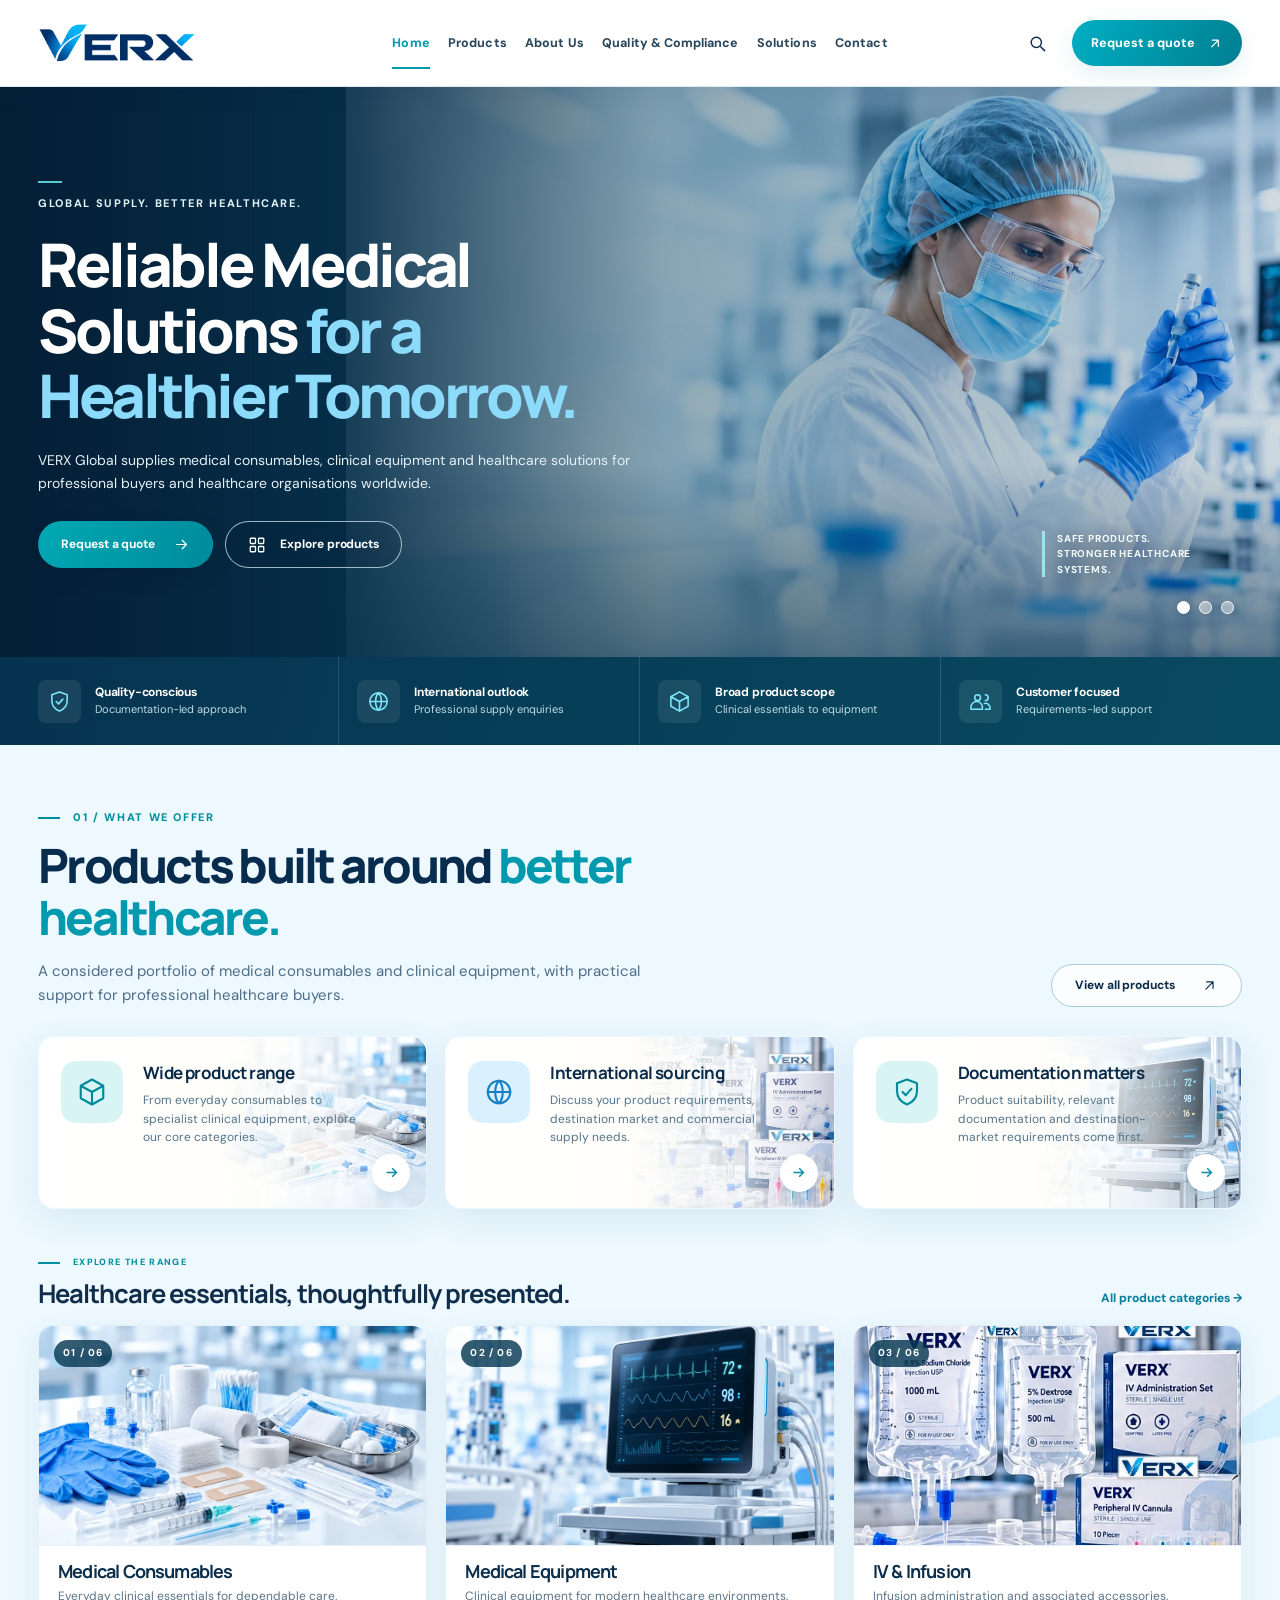
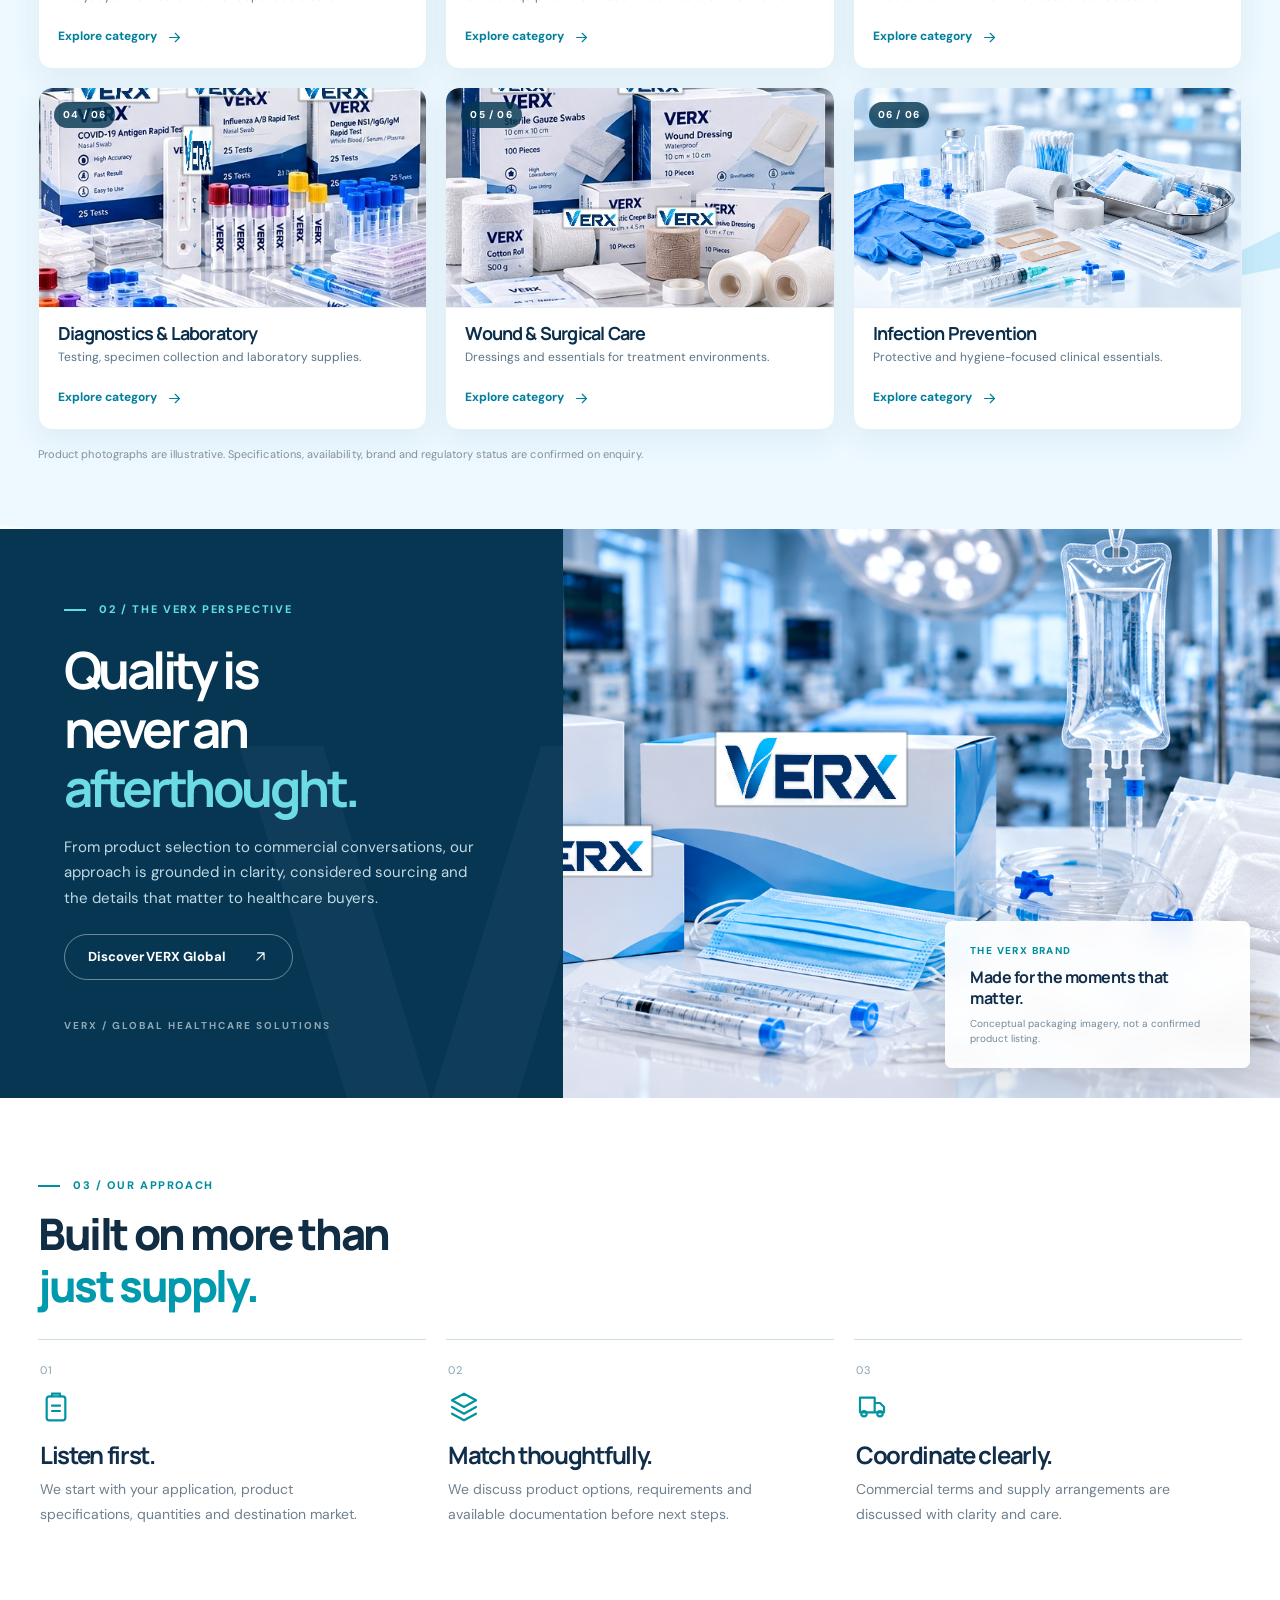
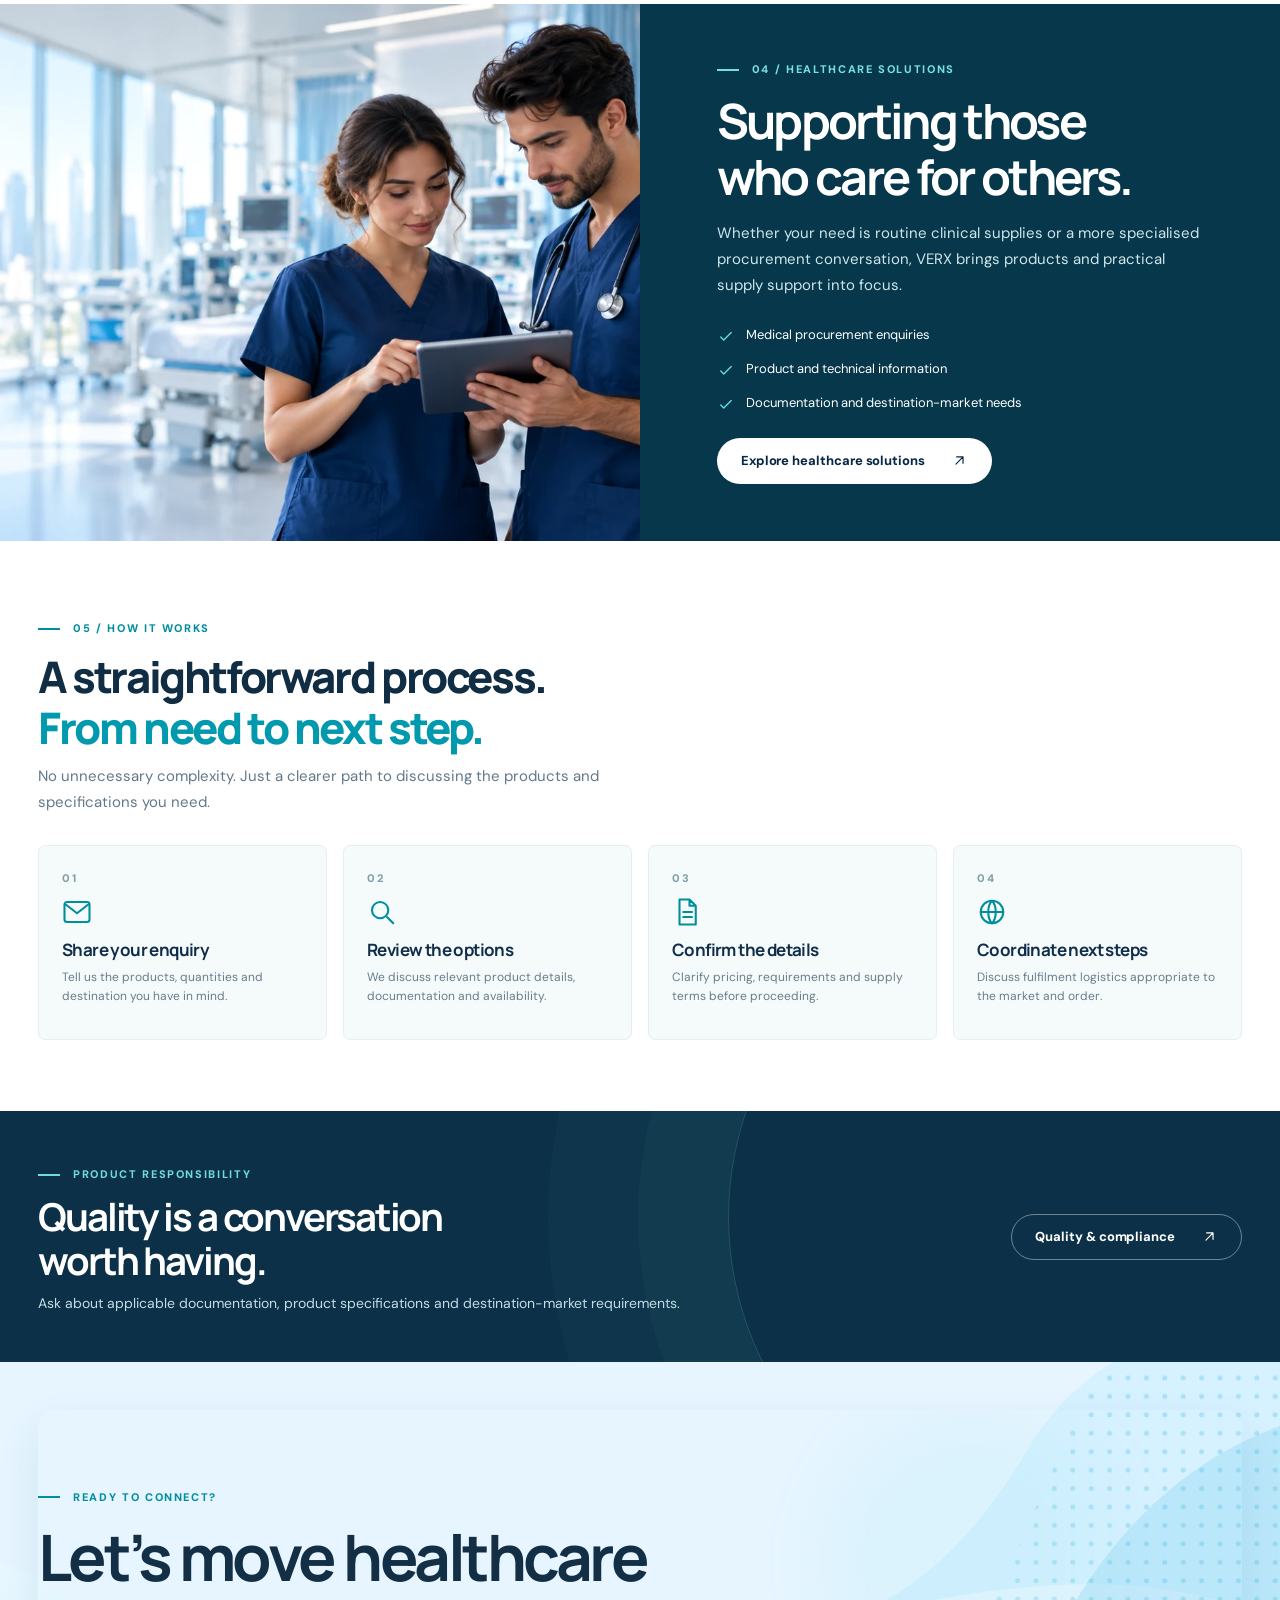
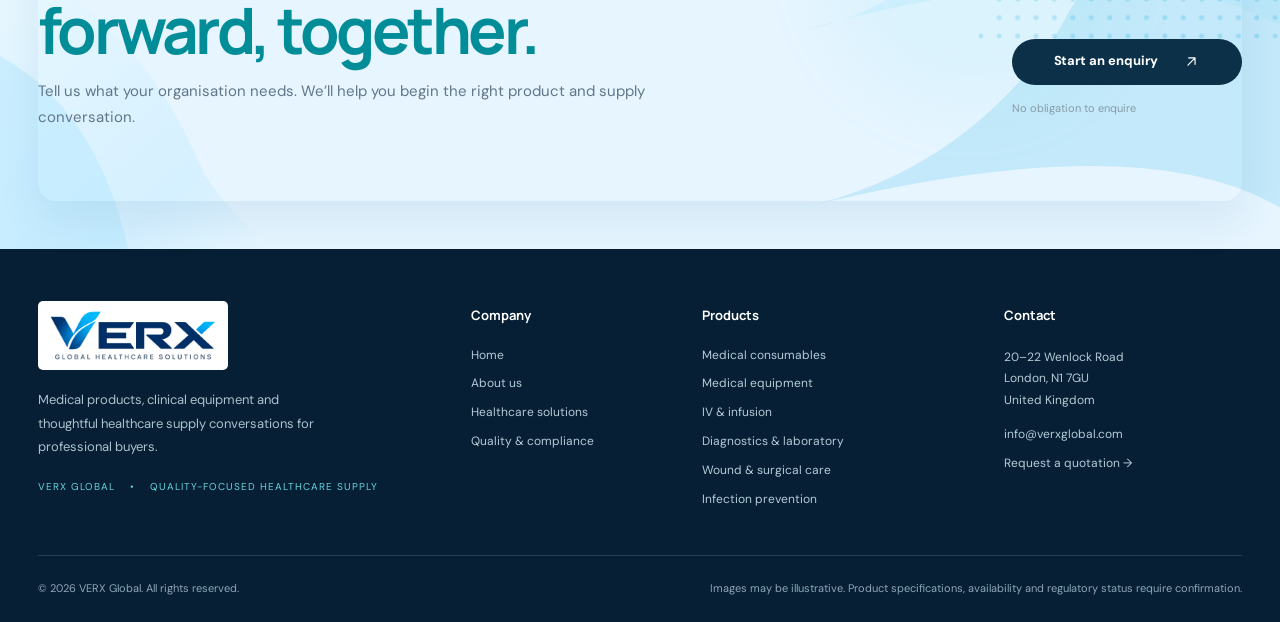
==== commit fdf9d547: "Add files via upload" ====
--- a/index.html
+++ b/index.html
@@ -1,5 +1,5 @@
 <!DOCTYPE html>
-<html lang="en"><head><meta charset="utf-8"/><meta content="width=device-width,initial-scale=1" name="viewport"/><meta content="#073451" name="theme-color"/><meta content="Quality-focused medical products, clinical equipment, healthcare solutions and international procurement enquiries." name="description"/><title>VERX Global | Medical Products &amp; Healthcare Supply</title><link href="assets/favicon.ico" rel="icon" sizes="any"/><link href="assets/favicon-32.png" rel="icon" sizes="32x32" type="image/png"/><link href="assets/favicon-180.png" rel="apple-touch-icon"/><link href="https://fonts.googleapis.com" rel="preconnect"/><link crossorigin="" href="https://fonts.gstatic.com" rel="preconnect"/><link href="https://fonts.googleapis.com/css2?family=DM+Sans:wght@400;500;600;700&amp;family=Manrope:wght@400;500;600;700;800&amp;display=swap" rel="stylesheet"/><link href="style.css?v=2" rel="stylesheet"/><script defer="" src="site.js"></script></head><body class="page-index"><a class="skip-link" href="#main-content">Skip to main content</a><div id="site-header"></div><main data-page="index" id="main-content"><section aria-labelledby="hero-title" class="hero-home">
+<html lang="en"><head><meta charset="utf-8"/><meta content="width=device-width,initial-scale=1" name="viewport"/><meta content="#073451" name="theme-color"/><meta content="Quality-focused medical products, clinical equipment, healthcare solutions and international procurement enquiries." name="description"/><title>VERX Global | Medical Products &amp; Healthcare Supply</title><link href="assets/favicon.ico" rel="icon" sizes="any"/><link href="assets/favicon-32.png" rel="icon" sizes="32x32" type="image/png"/><link href="assets/favicon-180.png" rel="apple-touch-icon"/><link href="https://fonts.googleapis.com" rel="preconnect"/><link crossorigin="" href="https://fonts.gstatic.com" rel="preconnect"/><link href="https://fonts.googleapis.com/css2?family=DM+Sans:wght@400;500;600;700&amp;family=Manrope:wght@400;500;600;700;800&amp;display=swap" rel="stylesheet"/><link href="style.css?v=3" rel="stylesheet"/><script defer="" src="site.js?v=3"></script></head><body class="page-index"><a class="skip-link" href="#main-content">Skip to main content</a><div id="site-header"></div><main data-page="index" id="main-content"><section aria-labelledby="hero-title" class="hero-home">
 <div class="hero-image"><img alt="Healthcare specialist preparing a clinical vial" fetchpriority="high" height="928" id="hero-feature-image" src="assets/hero-clinical.webp" width="1648"/></div>
 <div aria-hidden="true" class="hero-shade"></div>
 <div aria-hidden="true" class="hero-grid"></div>
@@ -18,8 +18,8 @@
 </div>
 </section>
 <section aria-label="Why VERX Global" class="proof-bar"><div class="container proof-grid"><div class="proof-item"><span class="proof-icon"><svg aria-hidden="true" class="icon" fill="none" height="23" stroke="currentColor" stroke-linecap="round" stroke-linejoin="round" stroke-width="1.65" viewbox="0 0 24 24" width="23"><path d="M12 2 4 5v6c0 5.5 3.4 9.2 8 11 4.6-1.8 8-5.5 8-11V5z"></path><path d="m8.5 12 2.5 2.5 4.5-5"></path></svg></span><div><strong>Quality-conscious</strong><p>Documentation-led approach</p></div></div><div class="proof-item"><span class="proof-icon"><svg aria-hidden="true" class="icon" fill="none" height="23" stroke="currentColor" stroke-linecap="round" stroke-linejoin="round" stroke-width="1.65" viewbox="0 0 24 24" width="23"><circle cx="12" cy="12" r="9"></circle><path d="M3 12h18M12 3c4 4 4 14 0 18M12 3c-4 4-4 14 0 18"></path></svg></span><div><strong>International outlook</strong><p>Professional supply enquiries</p></div></div><div class="proof-item"><span class="proof-icon"><svg aria-hidden="true" class="icon" fill="none" height="23" stroke="currentColor" stroke-linecap="round" stroke-linejoin="round" stroke-width="1.65" viewbox="0 0 24 24" width="23"><path d="m12 2 9 5-9 5-9-5zM3 7v10l9 5 9-5V7M12 12v10"></path></svg></span><div><strong>Broad product scope</strong><p>Clinical essentials to equipment</p></div></div><div class="proof-item"><span class="proof-icon"><svg aria-hidden="true" class="icon" fill="none" height="23" stroke="currentColor" stroke-linecap="round" stroke-linejoin="round" stroke-width="1.65" viewbox="0 0 24 24" width="23"><circle cx="9" cy="8" r="3"></circle><path d="M2 20v-2a6 6 0 0 1 12 0v2H2Zm15-9a3 3 0 1 0 0-6M16 14a5 5 0 0 1 6 5v1h-5"></path></svg></span><div><strong>Customer focused</strong><p>Requirements-led support</p></div></div></div></section>
-<section class="section products-section" id="products"><div class="container"><div class="section-heading"><div><span class="eyebrow">01 / WHAT WE OFFER</span><h2>Products built around <em>better healthcare.</em></h2><p>A considered portfolio of medical consumables and clinical equipment, with practical support for professional healthcare buyers.</p></div><a class="button ghost" href="products.html">View all products<svg aria-hidden="true" class="button-icon" fill="none" height="17" stroke="currentColor" stroke-linecap="round" stroke-linejoin="round" stroke-width="1.65" viewbox="0 0 24 24" width="17"><path d="M7 17 17 7M8 7h9v9"></path></svg></a></div><div aria-label="Three ways we can help" class="feature-gallery"><article class="gallery-tile"><span class="gallery-icon"><svg aria-hidden="true" fill="none" height="30" stroke="currentColor" stroke-linecap="round" stroke-linejoin="round" stroke-width="1.7" viewbox="0 0 24 24" width="30"><path d="m12 2 9 5-9 5-9-5 9-5zM3 7v10l9 5 9-5V7M12 12v10"></path></svg></span><div class="gallery-copy"><h3>Wide product range</h3><p>From everyday consumables to specialist clinical equipment, explore our core categories.</p></div><img alt="" class="gallery-photo" loading="lazy" src="assets/consumables-premium.webp"/><a aria-label="Explore Wide product range" class="gallery-link" href="products.html"><svg aria-hidden="true" fill="none" height="17" stroke="currentColor" stroke-width="2" viewbox="0 0 24 24" width="17"><path d="M5 12h14m-6-6 6 6-6 6"></path></svg></a></article><article class="gallery-tile"><span class="gallery-icon"><svg aria-hidden="true" fill="none" height="30" stroke="currentColor" stroke-linecap="round" stroke-linejoin="round" stroke-width="1.7" viewbox="0 0 24 24" width="30"><circle cx="12" cy="12" r="9"></circle><path d="M3 12h18M12 3c4 4 4 14 0 18M12 3c-4 4-4 14 0 18"></path></svg></span><div class="gallery-copy"><h3>International sourcing</h3><p>Discuss your product requirements, destination market and commercial supply needs.</p></div><img alt="" class="gallery-photo" loading="lazy" src="assets/infusion.jpg"/><a aria-label="Explore International sourcing" class="gallery-link" href="solutions.html"><svg aria-hidden="true" fill="none" height="17" stroke="currentColor" stroke-width="2" viewbox="0 0 24 24" width="17"><path d="M5 12h14m-6-6 6 6-6 6"></path></svg></a></article><article class="gallery-tile"><span class="gallery-icon"><svg aria-hidden="true" fill="none" height="30" stroke="currentColor" stroke-linecap="round" stroke-linejoin="round" stroke-width="1.7" viewbox="0 0 24 24" width="30"><path d="M12 2 4 5v6c0 5.5 3.4 9.2 8 11 4.6-1.8 8-5.5 8-11V5z"></path><path d="m8.5 12 2.5 2.5 4.5-5"></path></svg></span><div class="gallery-copy"><h3>Documentation matters</h3><p>Product suitability, relevant documentation and destination-market requirements come first.</p></div><img alt="" class="gallery-photo" loading="lazy" src="assets/equipment-premium.webp"/><a aria-label="Explore Documentation matters" class="gallery-link" href="quality.html"><svg aria-hidden="true" fill="none" height="17" stroke="currentColor" stroke-width="2" viewbox="0 0 24 24" width="17"><path d="M5 12h14m-6-6 6 6-6 6"></path></svg></a></article></div><div class="category-subheading"><div><span class="eyebrow">EXPLORE THE RANGE</span><h3>Healthcare essentials, thoughtfully presented.</h3></div><a href="products.html">All product categories <span aria-hidden="true">→</span></a></div><div class="product-grid"><article class="product-card feature-product" data-search="medical consumables consumables gloves syringes dressings" id="home-consumables"><img alt="Illustrative medical consumables product photography" loading="lazy" src="assets/consumables-premium.webp"/><div class="product-gradient"></div><div class="product-top"><span>01 / 06</span><svg aria-hidden="true" class="product-arrow" fill="none" height="18" stroke="currentColor" stroke-linecap="round" stroke-linejoin="round" stroke-width="1.65" viewbox="0 0 24 24" width="18"><path d="M7 17 17 7M8 7h9v9"></path></svg></div><div class="product-info"><h3>Medical Consumables</h3><p>Everyday clinical essentials for dependable care.</p><a aria-label="Explore Medical Consumables" class="card-link" href="products.html#consumables">Explore category <svg aria-hidden="true" class="icon" fill="none" height="17" stroke="currentColor" stroke-linecap="round" stroke-linejoin="round" stroke-width="1.65" viewbox="0 0 24 24" width="17"><path d="M5 12h14m-6-6 6 6-6 6"></path></svg></a></div></article><article class="product-card feature-product" data-search="medical equipment equipment monitor device instruments" id="home-surgical"><img alt="Illustrative medical equipment product photography" loading="lazy" src="assets/equipment-premium.webp"/><div class="product-gradient"></div><div class="product-top"><span>02 / 06</span><svg aria-hidden="true" class="product-arrow" fill="none" height="18" stroke="currentColor" stroke-linecap="round" stroke-linejoin="round" stroke-width="1.65" viewbox="0 0 24 24" width="18"><path d="M7 17 17 7M8 7h9v9"></path></svg></div><div class="product-info"><h3>Medical Equipment</h3><p>Clinical equipment for modern healthcare environments.</p><a aria-label="Explore Medical Equipment" class="card-link" href="products.html#surgical">Explore category <svg aria-hidden="true" class="icon" fill="none" height="17" stroke="currentColor" stroke-linecap="round" stroke-linejoin="round" stroke-width="1.65" viewbox="0 0 24 24" width="17"><path d="M5 12h14m-6-6 6 6-6 6"></path></svg></a></div></article><article class="product-card" data-search="iv &amp; infusion infusion iv administration" id="home-infusion"><img alt="Illustrative iv &amp; infusion product photography" loading="lazy" src="assets/infusion.jpg"/><div class="product-gradient"></div><div class="product-top"><span>03 / 06</span><svg aria-hidden="true" class="product-arrow" fill="none" height="18" stroke="currentColor" stroke-linecap="round" stroke-linejoin="round" stroke-width="1.65" viewbox="0 0 24 24" width="18"><path d="M7 17 17 7M8 7h9v9"></path></svg></div><div class="product-info"><h3>IV &amp; Infusion</h3><p>Infusion administration and associated accessories.</p><a aria-label="Explore IV &amp; Infusion" class="card-link" href="products.html#infusion">Explore category <svg aria-hidden="true" class="icon" fill="none" height="17" stroke="currentColor" stroke-linecap="round" stroke-linejoin="round" stroke-width="1.65" viewbox="0 0 24 24" width="17"><path d="M5 12h14m-6-6 6 6-6 6"></path></svg></a></div></article><article class="product-card" data-search="diagnostics &amp; laboratory diagnostics laboratory sample testing" id="home-diagnostics"><img alt="Illustrative diagnostics &amp; laboratory product photography" loading="lazy" src="assets/diagnostics.jpg"/><div class="product-gradient"></div><div class="product-top"><span>04 / 06</span><svg aria-hidden="true" class="product-arrow" fill="none" height="18" stroke="currentColor" stroke-linecap="round" stroke-linejoin="round" stroke-width="1.65" viewbox="0 0 24 24" width="18"><path d="M7 17 17 7M8 7h9v9"></path></svg></div><div class="product-info"><h3>Diagnostics &amp; Laboratory</h3><p>Testing, specimen collection and laboratory supplies.</p><a aria-label="Explore Diagnostics &amp; Laboratory" class="card-link" href="products.html#diagnostics">Explore category <svg aria-hidden="true" class="icon" fill="none" height="17" stroke="currentColor" stroke-linecap="round" stroke-linejoin="round" stroke-width="1.65" viewbox="0 0 24 24" width="17"><path d="M5 12h14m-6-6 6 6-6 6"></path></svg></a></div></article><article class="product-card" data-search="wound &amp; surgical care surgical wound dressings" id="home-wound-care"><img alt="Illustrative wound &amp; surgical care product photography" loading="lazy" src="assets/wound-care.jpg"/><div class="product-gradient"></div><div class="product-top"><span>05 / 06</span><svg aria-hidden="true" class="product-arrow" fill="none" height="18" stroke="currentColor" stroke-linecap="round" stroke-linejoin="round" stroke-width="1.65" viewbox="0 0 24 24" width="18"><path d="M7 17 17 7M8 7h9v9"></path></svg></div><div class="product-info"><h3>Wound &amp; Surgical Care</h3><p>Dressings and essentials for treatment environments.</p><a aria-label="Explore Wound &amp; Surgical Care" class="card-link" href="products.html#wound-care">Explore category <svg aria-hidden="true" class="icon" fill="none" height="17" stroke="currentColor" stroke-linecap="round" stroke-linejoin="round" stroke-width="1.65" viewbox="0 0 24 24" width="17"><path d="M5 12h14m-6-6 6 6-6 6"></path></svg></a></div></article><article class="product-card" data-search="infection prevention infection hygiene ppe gloves" id="home-ppe"><img alt="Illustrative infection prevention product photography" loading="lazy" src="assets/ppe.jpg"/><div class="product-gradient"></div><div class="product-top"><span>06 / 06</span><svg aria-hidden="true" class="product-arrow" fill="none" height="18" stroke="currentColor" stroke-linecap="round" stroke-linejoin="round" stroke-width="1.65" viewbox="0 0 24 24" width="18"><path d="M7 17 17 7M8 7h9v9"></path></svg></div><div class="product-info"><h3>Infection Prevention</h3><p>Protective and hygiene-focused clinical essentials.</p><a aria-label="Explore Infection Prevention" class="card-link" href="products.html#ppe">Explore category <svg aria-hidden="true" class="icon" fill="none" height="17" stroke="currentColor" stroke-linecap="round" stroke-linejoin="round" stroke-width="1.65" viewbox="0 0 24 24" width="17"><path d="M5 12h14m-6-6 6 6-6 6"></path></svg></a></div></article></div><p class="fine-print">Product photographs are illustrative. Specifications, availability, brand and regulatory status are confirmed on enquiry.</p></div></section>
-<section class="brand-section"><div class="brand-left"><span class="eyebrow">02 / THE VERX PERSPECTIVE</span><h2>Quality is<br/>never an<br/><em>afterthought.</em></h2><p>From product selection to commercial conversations, our approach is grounded in clarity, considered sourcing and the details that matter to healthcare buyers.</p><a class="button outline-on-dark" href="about.html">Discover VERX Global<svg aria-hidden="true" class="button-icon" fill="none" height="17" stroke="currentColor" stroke-linecap="round" stroke-linejoin="round" stroke-width="1.65" viewbox="0 0 24 24" width="17"><path d="M7 17 17 7M8 7h9v9"></path></svg></a><span class="brand-signature">VERX / GLOBAL HEALTHCARE SOLUTIONS</span></div><div class="brand-right"><img alt="Illustrative VERX-branded product packaging and medical supplies" loading="lazy" src="assets/verx-products.png"/><div class="brand-image-note"><span>THE VERX BRAND</span><strong>Made for the moments that matter.</strong><small>Conceptual packaging imagery, not a confirmed product listing.</small></div></div></section>
+<section class="section products-section" id="products"><div class="container"><div class="section-heading"><div><span class="eyebrow">01 / WHAT WE OFFER</span><h2>Products built around <em>better healthcare.</em></h2><p>A considered portfolio of medical consumables and clinical equipment, with practical support for professional healthcare buyers.</p></div><a class="button ghost" href="products.html">View all products<svg aria-hidden="true" class="button-icon" fill="none" height="17" stroke="currentColor" stroke-linecap="round" stroke-linejoin="round" stroke-width="1.65" viewbox="0 0 24 24" width="17"><path d="M7 17 17 7M8 7h9v9"></path></svg></a></div><div aria-label="Three ways we can help" class="feature-gallery"><article class="gallery-tile"><span class="gallery-icon"><svg aria-hidden="true" fill="none" height="30" stroke="currentColor" stroke-linecap="round" stroke-linejoin="round" stroke-width="1.7" viewbox="0 0 24 24" width="30"><path d="m12 2 9 5-9 5-9-5 9-5zM3 7v10l9 5 9-5V7M12 12v10"></path></svg></span><div class="gallery-copy"><h3>Wide product range</h3><p>From everyday consumables to specialist clinical equipment, explore our core categories.</p></div><img alt="" class="gallery-photo" loading="lazy" src="assets/consumables-premium.webp"/><a aria-label="Explore Wide product range" class="gallery-link" href="products.html"><svg aria-hidden="true" fill="none" height="17" stroke="currentColor" stroke-width="2" viewbox="0 0 24 24" width="17"><path d="M5 12h14m-6-6 6 6-6 6"></path></svg></a></article><article class="gallery-tile"><span class="gallery-icon"><svg aria-hidden="true" fill="none" height="30" stroke="currentColor" stroke-linecap="round" stroke-linejoin="round" stroke-width="1.7" viewbox="0 0 24 24" width="30"><circle cx="12" cy="12" r="9"></circle><path d="M3 12h18M12 3c4 4 4 14 0 18M12 3c-4 4-4 14 0 18"></path></svg></span><div class="gallery-copy"><h3>International sourcing</h3><p>Discuss your product requirements, destination market and commercial supply needs.</p></div><img alt="" class="gallery-photo" loading="lazy" src="assets/infusion.jpg?v=3"/><a aria-label="Explore International sourcing" class="gallery-link" href="solutions.html"><svg aria-hidden="true" fill="none" height="17" stroke="currentColor" stroke-width="2" viewbox="0 0 24 24" width="17"><path d="M5 12h14m-6-6 6 6-6 6"></path></svg></a></article><article class="gallery-tile"><span class="gallery-icon"><svg aria-hidden="true" fill="none" height="30" stroke="currentColor" stroke-linecap="round" stroke-linejoin="round" stroke-width="1.7" viewbox="0 0 24 24" width="30"><path d="M12 2 4 5v6c0 5.5 3.4 9.2 8 11 4.6-1.8 8-5.5 8-11V5z"></path><path d="m8.5 12 2.5 2.5 4.5-5"></path></svg></span><div class="gallery-copy"><h3>Documentation matters</h3><p>Product suitability, relevant documentation and destination-market requirements come first.</p></div><img alt="" class="gallery-photo" loading="lazy" src="assets/equipment-premium.webp"/><a aria-label="Explore Documentation matters" class="gallery-link" href="quality.html"><svg aria-hidden="true" fill="none" height="17" stroke="currentColor" stroke-width="2" viewbox="0 0 24 24" width="17"><path d="M5 12h14m-6-6 6 6-6 6"></path></svg></a></article></div><div class="category-subheading"><div><span class="eyebrow">EXPLORE THE RANGE</span><h3>Healthcare essentials, thoughtfully presented.</h3></div><a href="products.html">All product categories <span aria-hidden="true">→</span></a></div><div class="product-grid"><article class="product-card feature-product" data-search="medical consumables consumables gloves syringes dressings" id="home-consumables"><img alt="Illustrative medical consumables product photography" loading="lazy" src="assets/consumables-premium.webp"/><div class="product-gradient"></div><div class="product-top"><span>01 / 06</span><svg aria-hidden="true" class="product-arrow" fill="none" height="18" stroke="currentColor" stroke-linecap="round" stroke-linejoin="round" stroke-width="1.65" viewbox="0 0 24 24" width="18"><path d="M7 17 17 7M8 7h9v9"></path></svg></div><div class="product-info"><h3>Medical Consumables</h3><p>Everyday clinical essentials for dependable care.</p><a aria-label="Explore Medical Consumables" class="card-link" href="products.html#consumables">Explore category <svg aria-hidden="true" class="icon" fill="none" height="17" stroke="currentColor" stroke-linecap="round" stroke-linejoin="round" stroke-width="1.65" viewbox="0 0 24 24" width="17"><path d="M5 12h14m-6-6 6 6-6 6"></path></svg></a></div></article><article class="product-card feature-product" data-search="medical equipment equipment monitor device instruments" id="home-surgical"><img alt="Illustrative medical equipment product photography" loading="lazy" src="assets/equipment-premium.webp"/><div class="product-gradient"></div><div class="product-top"><span>02 / 06</span><svg aria-hidden="true" class="product-arrow" fill="none" height="18" stroke="currentColor" stroke-linecap="round" stroke-linejoin="round" stroke-width="1.65" viewbox="0 0 24 24" width="18"><path d="M7 17 17 7M8 7h9v9"></path></svg></div><div class="product-info"><h3>Medical Equipment</h3><p>Clinical equipment for modern healthcare environments.</p><a aria-label="Explore Medical Equipment" class="card-link" href="products.html#surgical">Explore category <svg aria-hidden="true" class="icon" fill="none" height="17" stroke="currentColor" stroke-linecap="round" stroke-linejoin="round" stroke-width="1.65" viewbox="0 0 24 24" width="17"><path d="M5 12h14m-6-6 6 6-6 6"></path></svg></a></div></article><article class="product-card" data-search="iv &amp; infusion infusion iv administration" id="home-infusion"><img alt="Illustrative iv &amp; infusion product photography" loading="lazy" src="assets/infusion.jpg?v=3"/><div class="product-gradient"></div><div class="product-top"><span>03 / 06</span><svg aria-hidden="true" class="product-arrow" fill="none" height="18" stroke="currentColor" stroke-linecap="round" stroke-linejoin="round" stroke-width="1.65" viewbox="0 0 24 24" width="18"><path d="M7 17 17 7M8 7h9v9"></path></svg></div><div class="product-info"><h3>IV &amp; Infusion</h3><p>Infusion administration and associated accessories.</p><a aria-label="Explore IV &amp; Infusion" class="card-link" href="products.html#infusion">Explore category <svg aria-hidden="true" class="icon" fill="none" height="17" stroke="currentColor" stroke-linecap="round" stroke-linejoin="round" stroke-width="1.65" viewbox="0 0 24 24" width="17"><path d="M5 12h14m-6-6 6 6-6 6"></path></svg></a></div></article><article class="product-card" data-search="diagnostics &amp; laboratory diagnostics laboratory sample testing" id="home-diagnostics"><img alt="Illustrative diagnostics &amp; laboratory product photography" loading="lazy" src="assets/diagnostics.jpg?v=3"/><div class="product-gradient"></div><div class="product-top"><span>04 / 06</span><svg aria-hidden="true" class="product-arrow" fill="none" height="18" stroke="currentColor" stroke-linecap="round" stroke-linejoin="round" stroke-width="1.65" viewbox="0 0 24 24" width="18"><path d="M7 17 17 7M8 7h9v9"></path></svg></div><div class="product-info"><h3>Diagnostics &amp; Laboratory</h3><p>Testing, specimen collection and laboratory supplies.</p><a aria-label="Explore Diagnostics &amp; Laboratory" class="card-link" href="products.html#diagnostics">Explore category <svg aria-hidden="true" class="icon" fill="none" height="17" stroke="currentColor" stroke-linecap="round" stroke-linejoin="round" stroke-width="1.65" viewbox="0 0 24 24" width="17"><path d="M5 12h14m-6-6 6 6-6 6"></path></svg></a></div></article><article class="product-card" data-search="wound &amp; surgical care surgical wound dressings" id="home-wound-care"><img alt="Illustrative wound &amp; surgical care product photography" loading="lazy" src="assets/wound-care.jpg?v=3"/><div class="product-gradient"></div><div class="product-top"><span>05 / 06</span><svg aria-hidden="true" class="product-arrow" fill="none" height="18" stroke="currentColor" stroke-linecap="round" stroke-linejoin="round" stroke-width="1.65" viewbox="0 0 24 24" width="18"><path d="M7 17 17 7M8 7h9v9"></path></svg></div><div class="product-info"><h3>Wound &amp; Surgical Care</h3><p>Dressings and essentials for treatment environments.</p><a aria-label="Explore Wound &amp; Surgical Care" class="card-link" href="products.html#wound-care">Explore category <svg aria-hidden="true" class="icon" fill="none" height="17" stroke="currentColor" stroke-linecap="round" stroke-linejoin="round" stroke-width="1.65" viewbox="0 0 24 24" width="17"><path d="M5 12h14m-6-6 6 6-6 6"></path></svg></a></div></article><article class="product-card" data-search="infection prevention infection hygiene ppe gloves" id="home-ppe"><img alt="Illustrative infection prevention product photography" loading="lazy" src="assets/ppe.jpg"/><div class="product-gradient"></div><div class="product-top"><span>06 / 06</span><svg aria-hidden="true" class="product-arrow" fill="none" height="18" stroke="currentColor" stroke-linecap="round" stroke-linejoin="round" stroke-width="1.65" viewbox="0 0 24 24" width="18"><path d="M7 17 17 7M8 7h9v9"></path></svg></div><div class="product-info"><h3>Infection Prevention</h3><p>Protective and hygiene-focused clinical essentials.</p><a aria-label="Explore Infection Prevention" class="card-link" href="products.html#ppe">Explore category <svg aria-hidden="true" class="icon" fill="none" height="17" stroke="currentColor" stroke-linecap="round" stroke-linejoin="round" stroke-width="1.65" viewbox="0 0 24 24" width="17"><path d="M5 12h14m-6-6 6 6-6 6"></path></svg></a></div></article></div><p class="fine-print">Product photographs are illustrative. Specifications, availability, brand and regulatory status are confirmed on enquiry.</p></div></section>
+<section class="brand-section"><div class="brand-left"><span class="eyebrow">02 / THE VERX PERSPECTIVE</span><h2>Quality is<br/>never an<br/><em>afterthought.</em></h2><p>From product selection to commercial conversations, our approach is grounded in clarity, considered sourcing and the details that matter to healthcare buyers.</p><a class="button outline-on-dark" href="about.html">Discover VERX Global<svg aria-hidden="true" class="button-icon" fill="none" height="17" stroke="currentColor" stroke-linecap="round" stroke-linejoin="round" stroke-width="1.65" viewbox="0 0 24 24" width="17"><path d="M7 17 17 7M8 7h9v9"></path></svg></a><span class="brand-signature">VERX / GLOBAL HEALTHCARE SOLUTIONS</span></div><div class="brand-right"><img alt="Illustrative VERX-branded product packaging and medical supplies" loading="lazy" src="assets/verx-products.png?v=3"/><div class="brand-image-note"><span>THE VERX BRAND</span><strong>Made for the moments that matter.</strong><small>Conceptual packaging imagery, not a confirmed product listing.</small></div></div></section>
 <section class="section values-section"><div class="container"><div class="values-head"><span class="eyebrow">03 / OUR APPROACH</span><h2>Built on more than<br/><em>just supply.</em></h2></div><div class="value-items"><div><span class="value-num">01</span><svg aria-hidden="true" class="icon" fill="none" height="32" stroke="currentColor" stroke-linecap="round" stroke-linejoin="round" stroke-width="1.65" viewbox="0 0 24 24" width="32"><rect height="18" rx="2" width="14" x="5" y="4"></rect><path d="M9 4V2h6v2M9 11h6M9 15h6"></path></svg><h3>Listen first.</h3><p>We start with your application, product specifications, quantities and destination market.</p></div><div><span class="value-num">02</span><svg aria-hidden="true" class="icon" fill="none" height="32" stroke="currentColor" stroke-linecap="round" stroke-linejoin="round" stroke-width="1.65" viewbox="0 0 24 24" width="32"><path d="m12 2 9 5-9 5-9-5zM3 12l9 5 9-5M3 17l9 5 9-5"></path></svg><h3>Match thoughtfully.</h3><p>We discuss product options, requirements and available documentation before next steps.</p></div><div><span class="value-num">03</span><svg aria-hidden="true" class="icon" fill="none" height="32" stroke="currentColor" stroke-linecap="round" stroke-linejoin="round" stroke-width="1.65" viewbox="0 0 24 24" width="32"><path d="M3 5h11v11H3zM14 9h4l3 3v4h-7M6 19a2 2 0 1 0 0-4 2 2 0 0 0 0 4Zm12 0a2 2 0 1 0 0-4 2 2 0 0 0 0 4Z"></path></svg><h3>Coordinate clearly.</h3><p>Commercial terms and supply arrangements are discussed with clarity and care.</p></div></div></div></section>
 <section class="impact-section"><div class="impact-image"><img alt="Healthcare professionals working inside a bright modern hospital" loading="lazy" src="assets/hospital-environment.webp"/></div><div class="impact-body"><span class="eyebrow">04 / HEALTHCARE SOLUTIONS</span><h2>Supporting those<br/>who care for others.</h2><p>Whether your need is routine clinical supplies or a more specialised procurement conversation, VERX brings products and practical supply support into focus.</p><ul class="clean-checks"><li><svg aria-hidden="true" class="icon" fill="none" height="22" stroke="currentColor" stroke-linecap="round" stroke-linejoin="round" stroke-width="1.65" viewbox="0 0 24 24" width="22"><path d="m5 12 4 4L19 6"></path></svg> Medical procurement enquiries</li><li><svg aria-hidden="true" class="icon" fill="none" height="22" stroke="currentColor" stroke-linecap="round" stroke-linejoin="round" stroke-width="1.65" viewbox="0 0 24 24" width="22"><path d="m5 12 4 4L19 6"></path></svg> Product and technical information</li><li><svg aria-hidden="true" class="icon" fill="none" height="22" stroke="currentColor" stroke-linecap="round" stroke-linejoin="round" stroke-width="1.65" viewbox="0 0 24 24" width="22"><path d="m5 12 4 4L19 6"></path></svg> Documentation and destination-market needs</li></ul><a class="button light" href="solutions.html">Explore healthcare solutions<svg aria-hidden="true" class="button-icon" fill="none" height="17" stroke="currentColor" stroke-linecap="round" stroke-linejoin="round" stroke-width="1.65" viewbox="0 0 24 24" width="17"><path d="M7 17 17 7M8 7h9v9"></path></svg></a></div></section>
 <section class="section process-section"><div class="container"><div class="section-heading"><div><span class="eyebrow">05 / HOW IT WORKS</span><h2>A straightforward process.<br/><em>From need to next step.</em></h2><p>No unnecessary complexity. Just a clearer path to discussing the products and specifications you need.</p></div></div><div class="steps-grid"><div class="step"><span>01</span><svg aria-hidden="true" class="icon" fill="none" height="30" stroke="currentColor" stroke-linecap="round" stroke-linejoin="round" stroke-width="1.65" viewbox="0 0 24 24" width="30"><rect height="16" rx="2" width="20" x="2" y="4"></rect><path d="m3 6 9 7 9-7"></path></svg><h3>Share your enquiry</h3><p>Tell us the products, quantities and destination you have in mind.</p></div><div class="step"><span>02</span><svg aria-hidden="true" class="icon" fill="none" height="30" stroke="currentColor" stroke-linecap="round" stroke-linejoin="round" stroke-width="1.65" viewbox="0 0 24 24" width="30"><circle cx="10.5" cy="10.5" r="6.5"></circle><path d="m16 16 5 5"></path></svg><h3>Review the options</h3><p>We discuss relevant product details, documentation and availability.</p></div><div class="step"><span>03</span><svg aria-hidden="true" class="icon" fill="none" height="30" stroke="currentColor" stroke-linecap="round" stroke-linejoin="round" stroke-width="1.65" viewbox="0 0 24 24" width="30"><path d="M6 2h8l5 5v15H6zM14 2v5h5M9 12h7M9 16h7"></path></svg><h3>Confirm the details</h3><p>Clarify pricing, requirements and supply terms before proceeding.</p></div><div class="step"><span>04</span><svg aria-hidden="true" class="icon" fill="none" height="30" stroke="currentColor" stroke-linecap="round" stroke-linejoin="round" stroke-width="1.65" viewbox="0 0 24 24" width="30"><circle cx="12" cy="12" r="9"></circle><path d="M3 12h18M12 3c4 4 4 14 0 18M12 3c-4 4-4 14 0 18"></path></svg><h3>Coordinate next steps</h3><p>Discuss fulfilment logistics appropriate to the market and order.</p></div></div></div></section>
--- a/style.css
+++ b/style.css
@@ -445,3 +445,13 @@
   .header-nav{max-height:calc(100dvh - 64px);}
   .icon-btn,.menu-toggle{width:39px;height:39px;}
 }
+
+
+/* --- October 30 refinement: smoother image blending and product brand consistency --- */
+.pagehero-image{background:linear-gradient(180deg,#f6fbfe,#deeff7);border:1px solid #dceef6}
+.pagehero-image::after{content:"";position:absolute;inset:0;background:linear-gradient(180deg,rgba(255,255,255,.12),rgba(255,255,255,.02));pointer-events:none}
+.pagehero-image img{filter:saturate(.97) contrast(1.02)}
+.product-card img{background:#eef7fb;border-bottom:1px solid #e6f1f6;object-position:center center}
+.product-card:nth-child(3) img,.product-card:nth-child(4) img,.product-card:nth-child(5) img{object-position:center 42%}
+.brand-right>img,.split-editorial>img,.impact-image img{filter:saturate(.98) contrast(1.02)}
+.brand-image-note{backdrop-filter:blur(10px);background:rgba(255,255,255,.92)}
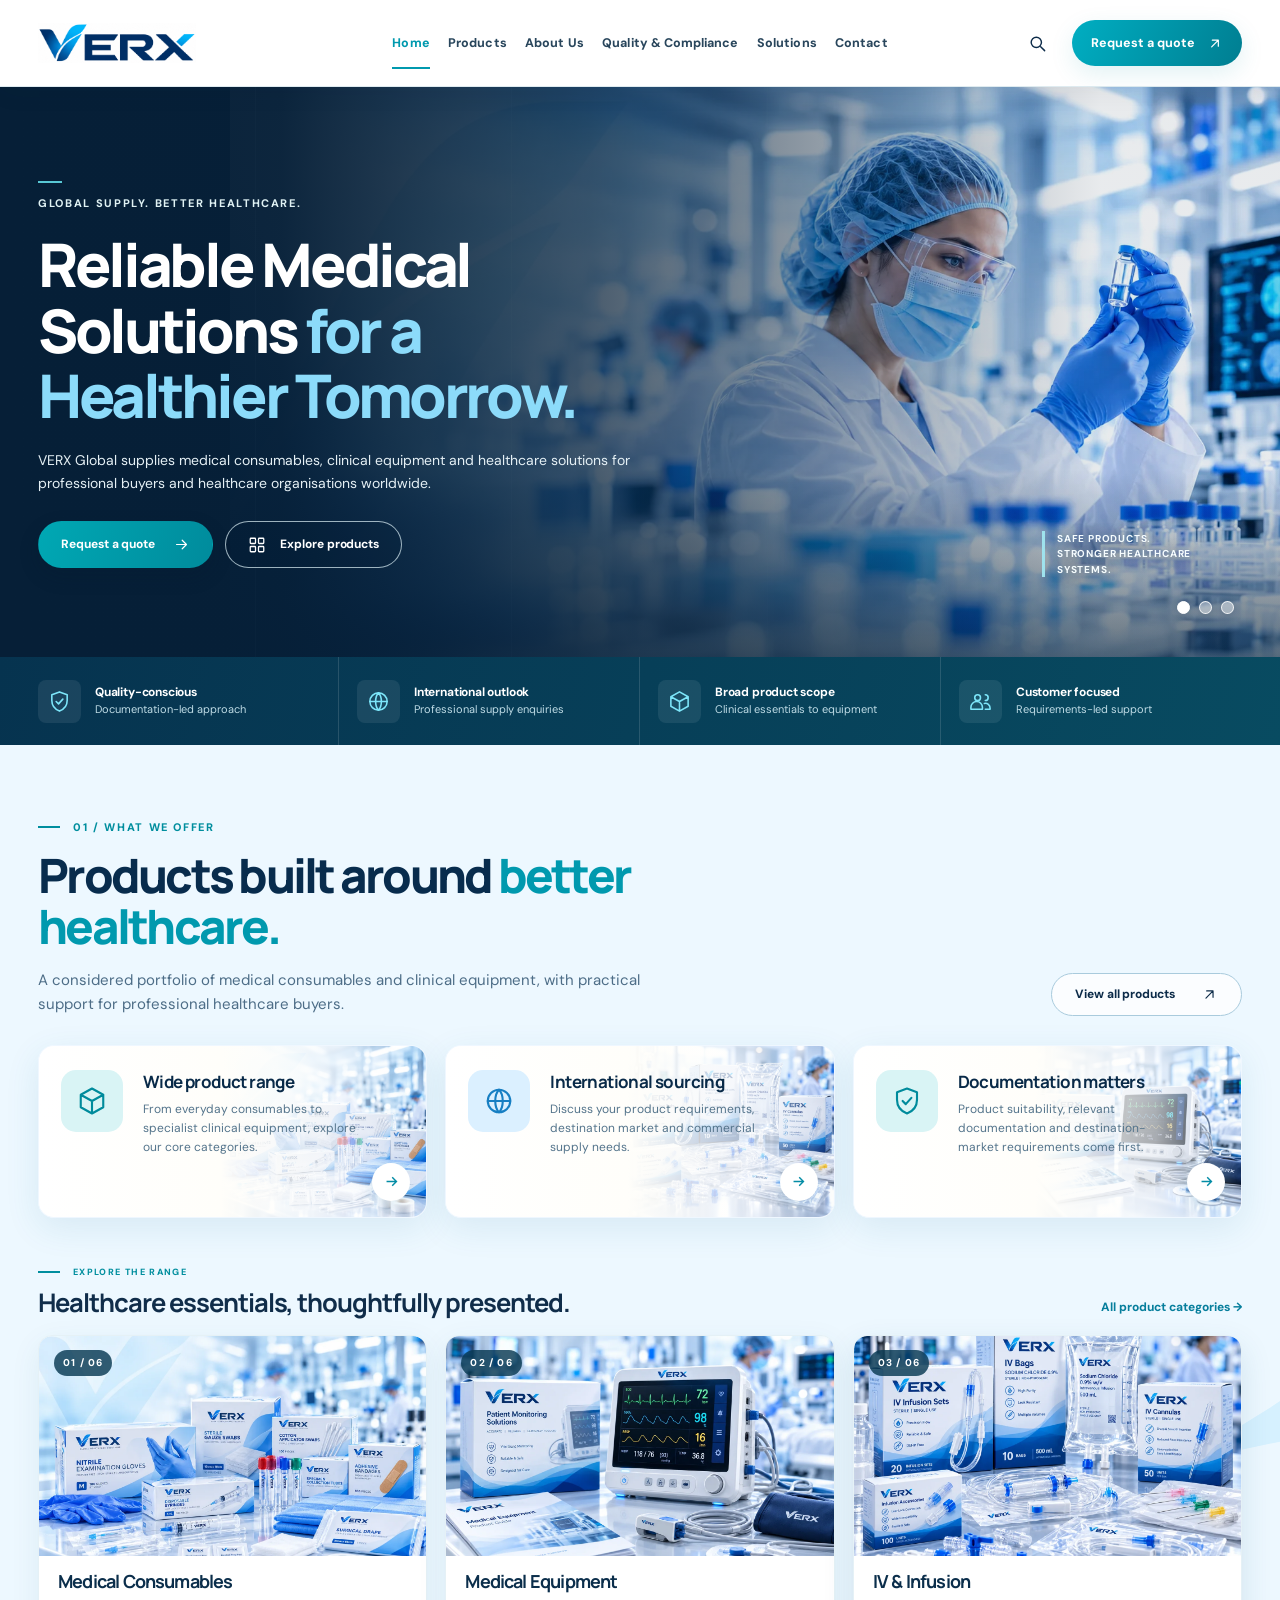
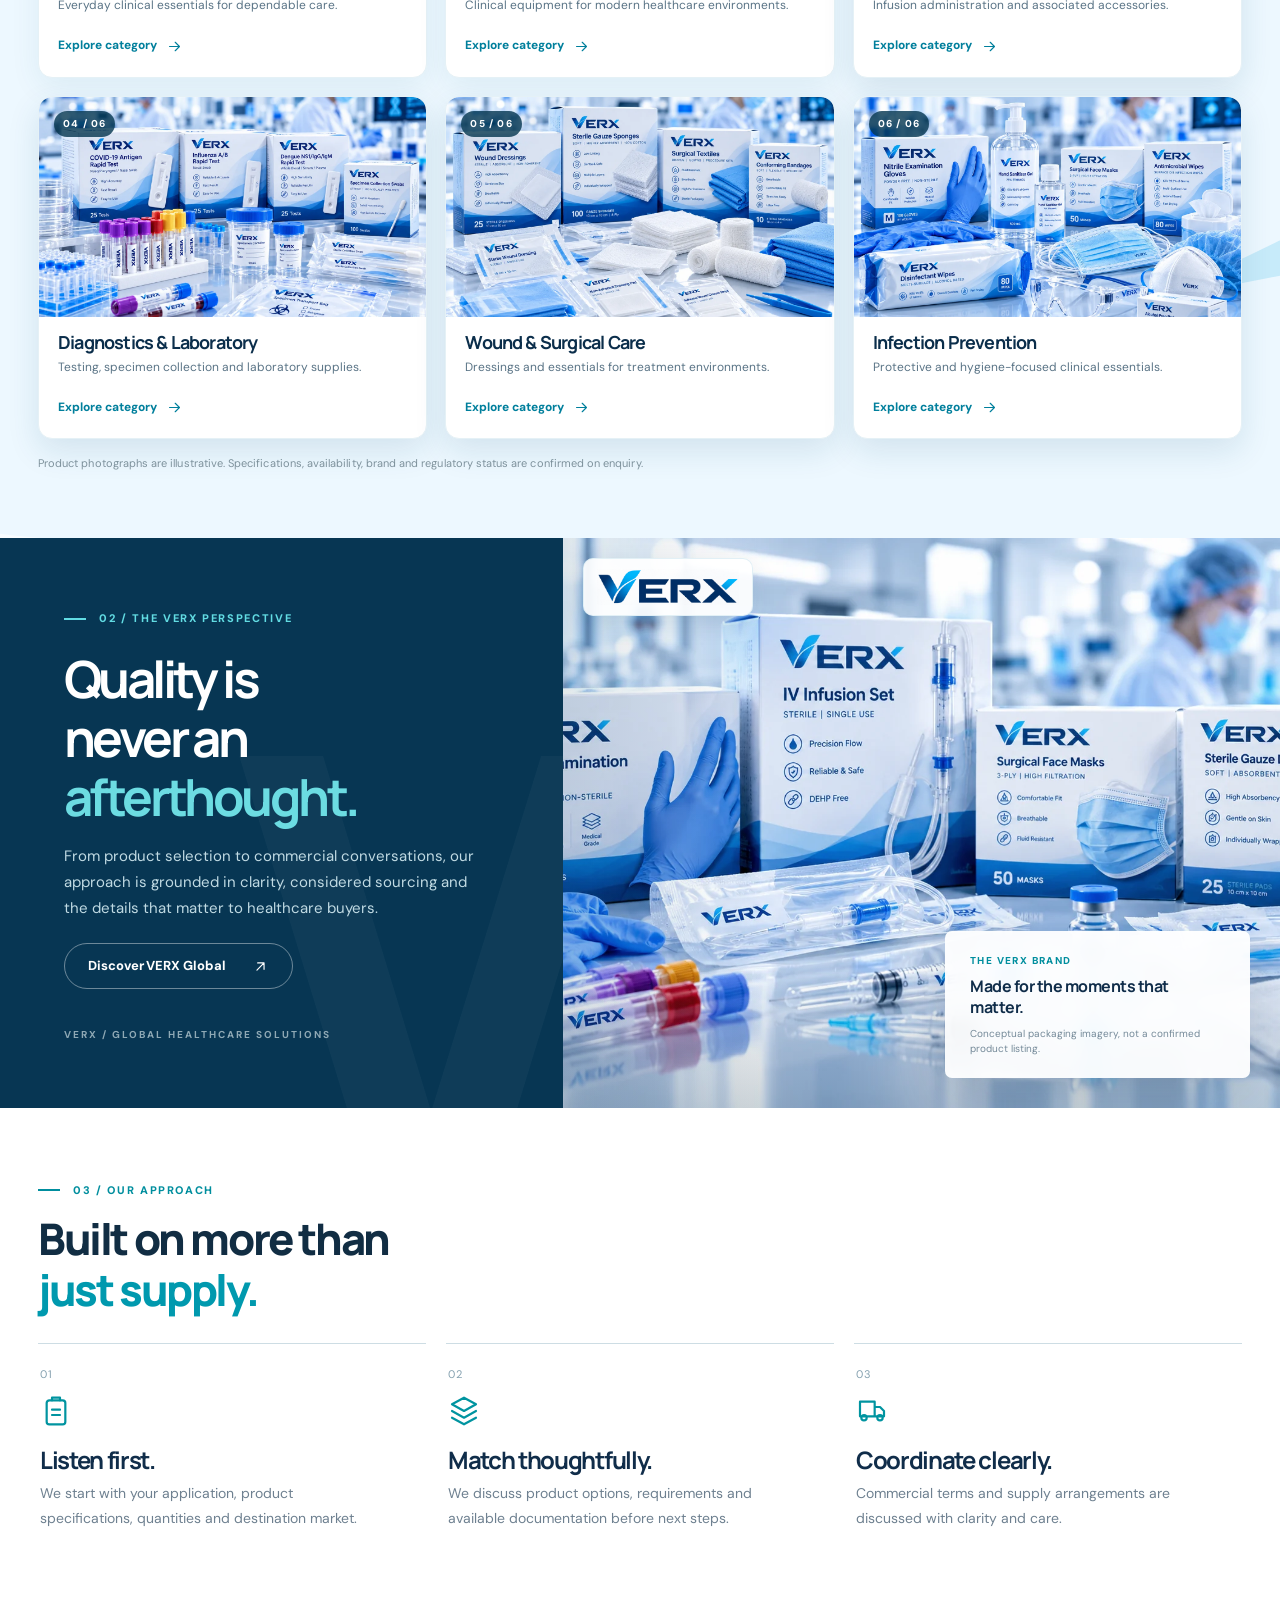
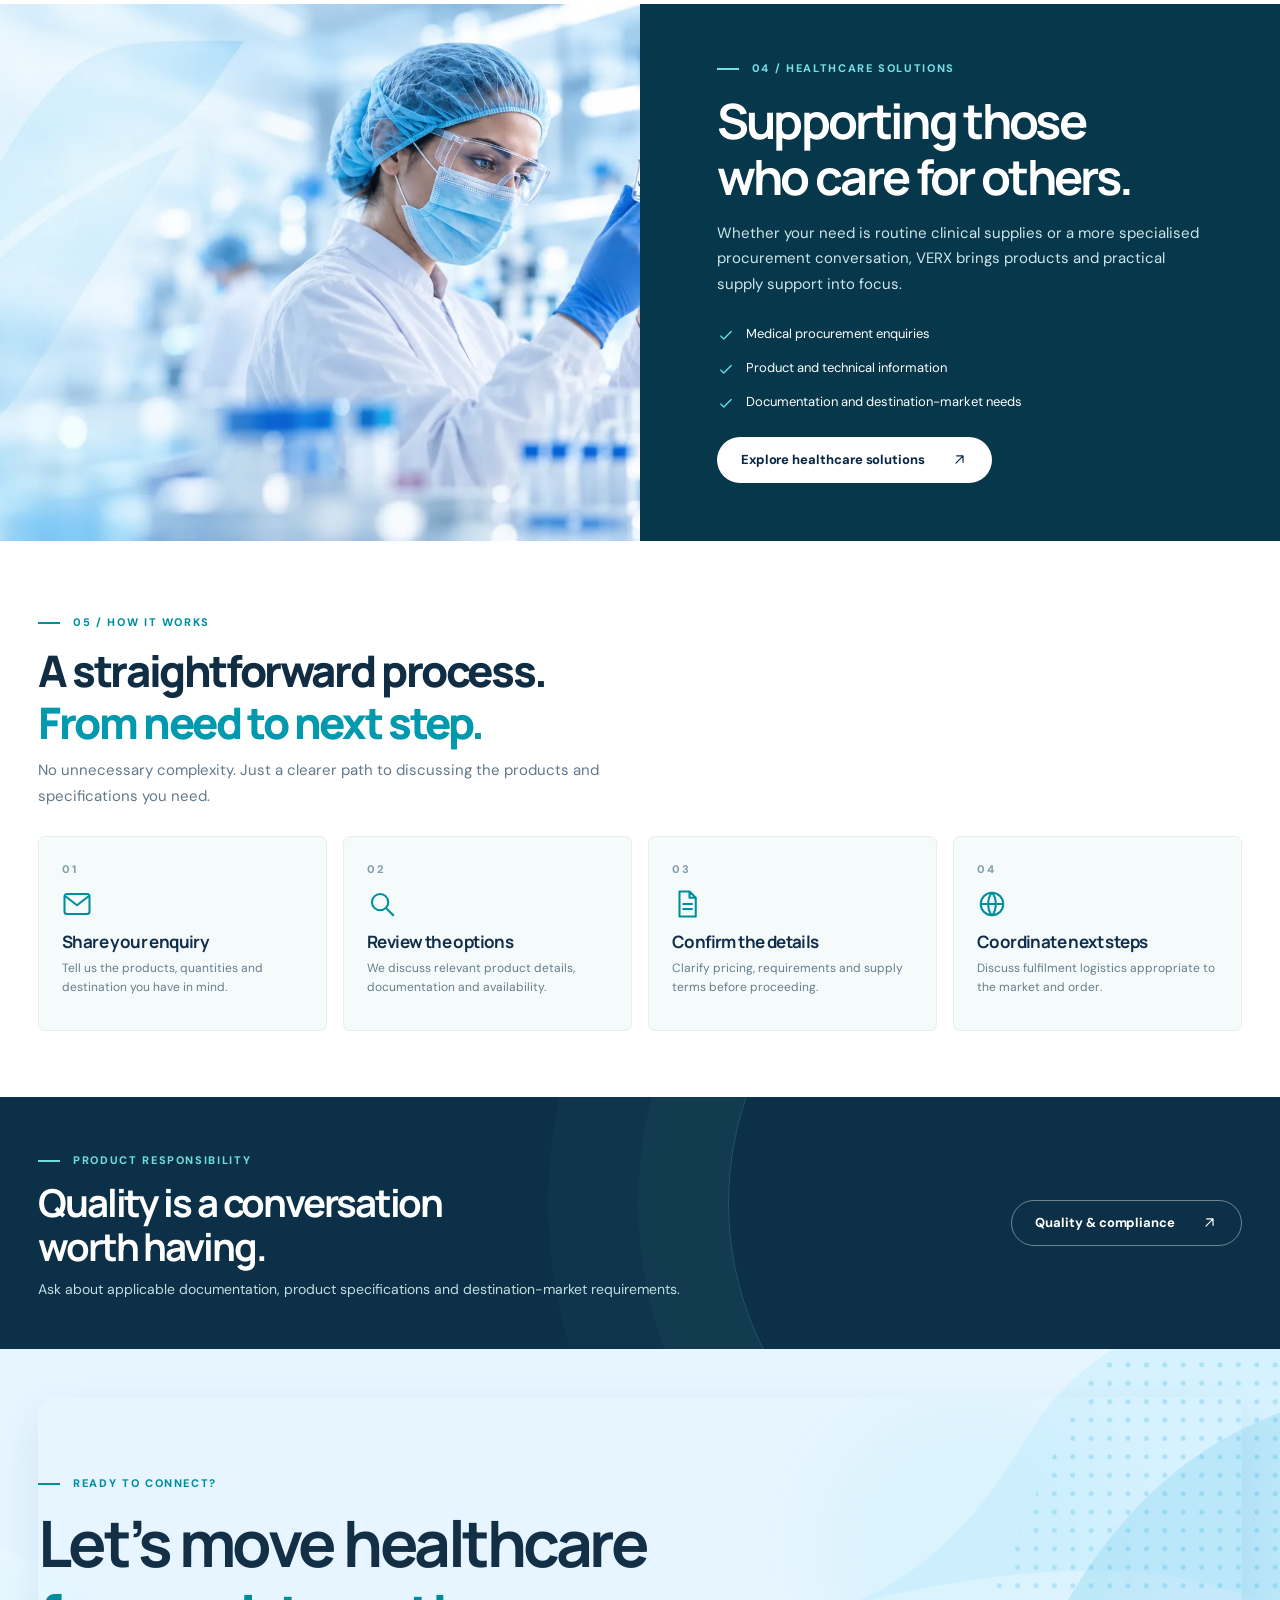
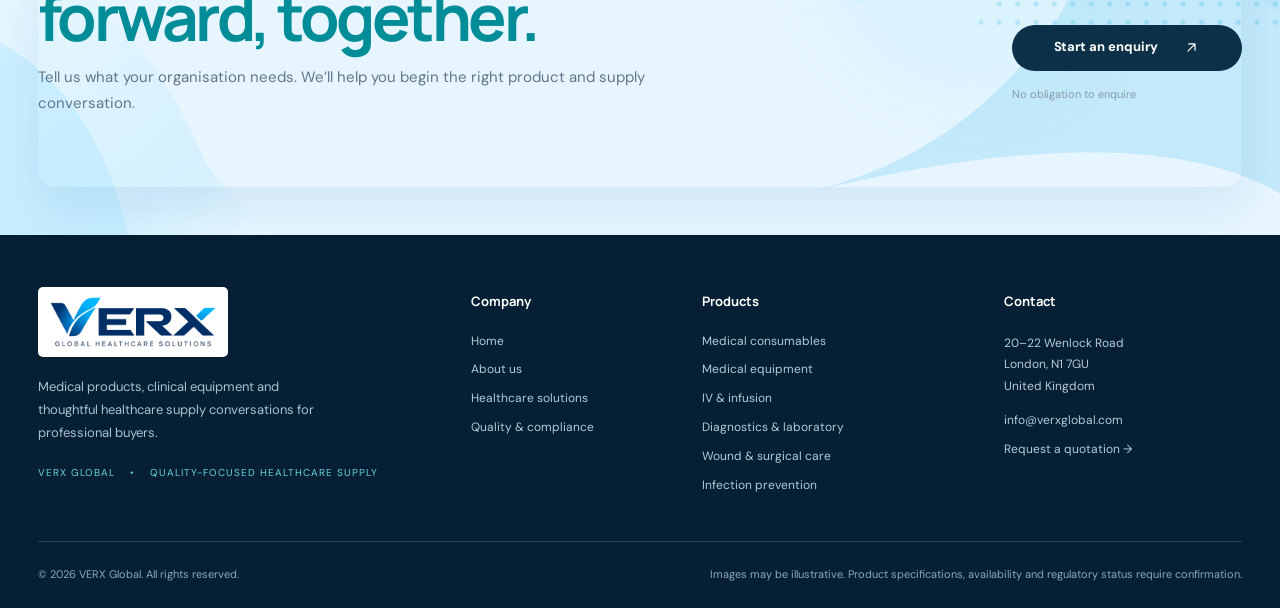
==== commit 125ac4de: "Add files via upload" ====
--- a/index.html
+++ b/index.html
@@ -1,5 +1,5 @@
 <!DOCTYPE html>
-<html lang="en"><head><meta charset="utf-8"/><meta content="width=device-width,initial-scale=1" name="viewport"/><meta content="#073451" name="theme-color"/><meta content="Quality-focused medical products, clinical equipment, healthcare solutions and international procurement enquiries." name="description"/><title>VERX Global | Medical Products &amp; Healthcare Supply</title><link href="assets/favicon.ico" rel="icon" sizes="any"/><link href="assets/favicon-32.png" rel="icon" sizes="32x32" type="image/png"/><link href="assets/favicon-180.png" rel="apple-touch-icon"/><link href="https://fonts.googleapis.com" rel="preconnect"/><link crossorigin="" href="https://fonts.gstatic.com" rel="preconnect"/><link href="https://fonts.googleapis.com/css2?family=DM+Sans:wght@400;500;600;700&amp;family=Manrope:wght@400;500;600;700;800&amp;display=swap" rel="stylesheet"/><link href="style.css?v=3" rel="stylesheet"/><script defer="" src="site.js?v=3"></script></head><body class="page-index"><a class="skip-link" href="#main-content">Skip to main content</a><div id="site-header"></div><main data-page="index" id="main-content"><section aria-labelledby="hero-title" class="hero-home">
+<html lang="en"><head><meta charset="utf-8"/><meta content="width=device-width,initial-scale=1" name="viewport"/><meta content="#073451" name="theme-color"/><meta content="Quality-focused medical products, clinical equipment, healthcare solutions and international procurement enquiries." name="description"/><title>VERX Global | Medical Products &amp; Healthcare Supply</title><link href="assets/favicon.ico" rel="icon" sizes="any"/><link href="assets/favicon-32.png" rel="icon" sizes="32x32" type="image/png"/><link href="assets/favicon-180.png" rel="apple-touch-icon"/><link href="https://fonts.googleapis.com" rel="preconnect"/><link crossorigin="" href="https://fonts.gstatic.com" rel="preconnect"/><link href="https://fonts.googleapis.com/css2?family=DM+Sans:wght@400;500;600;700&amp;family=Manrope:wght@400;500;600;700;800&amp;display=swap" rel="stylesheet"/><link href="style.css?v=20261030" rel="stylesheet"/><script defer="" src="site.js?v=20261030"></script></head><body class="page-index"><a class="skip-link" href="#main-content">Skip to main content</a><div id="site-header"></div><main data-page="index" id="main-content"><section aria-labelledby="hero-title" class="hero-home">
 <div class="hero-image"><img alt="Healthcare specialist preparing a clinical vial" fetchpriority="high" height="928" id="hero-feature-image" src="assets/hero-clinical.webp" width="1648"/></div>
 <div aria-hidden="true" class="hero-shade"></div>
 <div aria-hidden="true" class="hero-grid"></div>
@@ -18,8 +18,8 @@
 </div>
 </section>
 <section aria-label="Why VERX Global" class="proof-bar"><div class="container proof-grid"><div class="proof-item"><span class="proof-icon"><svg aria-hidden="true" class="icon" fill="none" height="23" stroke="currentColor" stroke-linecap="round" stroke-linejoin="round" stroke-width="1.65" viewbox="0 0 24 24" width="23"><path d="M12 2 4 5v6c0 5.5 3.4 9.2 8 11 4.6-1.8 8-5.5 8-11V5z"></path><path d="m8.5 12 2.5 2.5 4.5-5"></path></svg></span><div><strong>Quality-conscious</strong><p>Documentation-led approach</p></div></div><div class="proof-item"><span class="proof-icon"><svg aria-hidden="true" class="icon" fill="none" height="23" stroke="currentColor" stroke-linecap="round" stroke-linejoin="round" stroke-width="1.65" viewbox="0 0 24 24" width="23"><circle cx="12" cy="12" r="9"></circle><path d="M3 12h18M12 3c4 4 4 14 0 18M12 3c-4 4-4 14 0 18"></path></svg></span><div><strong>International outlook</strong><p>Professional supply enquiries</p></div></div><div class="proof-item"><span class="proof-icon"><svg aria-hidden="true" class="icon" fill="none" height="23" stroke="currentColor" stroke-linecap="round" stroke-linejoin="round" stroke-width="1.65" viewbox="0 0 24 24" width="23"><path d="m12 2 9 5-9 5-9-5zM3 7v10l9 5 9-5V7M12 12v10"></path></svg></span><div><strong>Broad product scope</strong><p>Clinical essentials to equipment</p></div></div><div class="proof-item"><span class="proof-icon"><svg aria-hidden="true" class="icon" fill="none" height="23" stroke="currentColor" stroke-linecap="round" stroke-linejoin="round" stroke-width="1.65" viewbox="0 0 24 24" width="23"><circle cx="9" cy="8" r="3"></circle><path d="M2 20v-2a6 6 0 0 1 12 0v2H2Zm15-9a3 3 0 1 0 0-6M16 14a5 5 0 0 1 6 5v1h-5"></path></svg></span><div><strong>Customer focused</strong><p>Requirements-led support</p></div></div></div></section>
-<section class="section products-section" id="products"><div class="container"><div class="section-heading"><div><span class="eyebrow">01 / WHAT WE OFFER</span><h2>Products built around <em>better healthcare.</em></h2><p>A considered portfolio of medical consumables and clinical equipment, with practical support for professional healthcare buyers.</p></div><a class="button ghost" href="products.html">View all products<svg aria-hidden="true" class="button-icon" fill="none" height="17" stroke="currentColor" stroke-linecap="round" stroke-linejoin="round" stroke-width="1.65" viewbox="0 0 24 24" width="17"><path d="M7 17 17 7M8 7h9v9"></path></svg></a></div><div aria-label="Three ways we can help" class="feature-gallery"><article class="gallery-tile"><span class="gallery-icon"><svg aria-hidden="true" fill="none" height="30" stroke="currentColor" stroke-linecap="round" stroke-linejoin="round" stroke-width="1.7" viewbox="0 0 24 24" width="30"><path d="m12 2 9 5-9 5-9-5 9-5zM3 7v10l9 5 9-5V7M12 12v10"></path></svg></span><div class="gallery-copy"><h3>Wide product range</h3><p>From everyday consumables to specialist clinical equipment, explore our core categories.</p></div><img alt="" class="gallery-photo" loading="lazy" src="assets/consumables-premium.webp"/><a aria-label="Explore Wide product range" class="gallery-link" href="products.html"><svg aria-hidden="true" fill="none" height="17" stroke="currentColor" stroke-width="2" viewbox="0 0 24 24" width="17"><path d="M5 12h14m-6-6 6 6-6 6"></path></svg></a></article><article class="gallery-tile"><span class="gallery-icon"><svg aria-hidden="true" fill="none" height="30" stroke="currentColor" stroke-linecap="round" stroke-linejoin="round" stroke-width="1.7" viewbox="0 0 24 24" width="30"><circle cx="12" cy="12" r="9"></circle><path d="M3 12h18M12 3c4 4 4 14 0 18M12 3c-4 4-4 14 0 18"></path></svg></span><div class="gallery-copy"><h3>International sourcing</h3><p>Discuss your product requirements, destination market and commercial supply needs.</p></div><img alt="" class="gallery-photo" loading="lazy" src="assets/infusion.jpg?v=3"/><a aria-label="Explore International sourcing" class="gallery-link" href="solutions.html"><svg aria-hidden="true" fill="none" height="17" stroke="currentColor" stroke-width="2" viewbox="0 0 24 24" width="17"><path d="M5 12h14m-6-6 6 6-6 6"></path></svg></a></article><article class="gallery-tile"><span class="gallery-icon"><svg aria-hidden="true" fill="none" height="30" stroke="currentColor" stroke-linecap="round" stroke-linejoin="round" stroke-width="1.7" viewbox="0 0 24 24" width="30"><path d="M12 2 4 5v6c0 5.5 3.4 9.2 8 11 4.6-1.8 8-5.5 8-11V5z"></path><path d="m8.5 12 2.5 2.5 4.5-5"></path></svg></span><div class="gallery-copy"><h3>Documentation matters</h3><p>Product suitability, relevant documentation and destination-market requirements come first.</p></div><img alt="" class="gallery-photo" loading="lazy" src="assets/equipment-premium.webp"/><a aria-label="Explore Documentation matters" class="gallery-link" href="quality.html"><svg aria-hidden="true" fill="none" height="17" stroke="currentColor" stroke-width="2" viewbox="0 0 24 24" width="17"><path d="M5 12h14m-6-6 6 6-6 6"></path></svg></a></article></div><div class="category-subheading"><div><span class="eyebrow">EXPLORE THE RANGE</span><h3>Healthcare essentials, thoughtfully presented.</h3></div><a href="products.html">All product categories <span aria-hidden="true">→</span></a></div><div class="product-grid"><article class="product-card feature-product" data-search="medical consumables consumables gloves syringes dressings" id="home-consumables"><img alt="Illustrative medical consumables product photography" loading="lazy" src="assets/consumables-premium.webp"/><div class="product-gradient"></div><div class="product-top"><span>01 / 06</span><svg aria-hidden="true" class="product-arrow" fill="none" height="18" stroke="currentColor" stroke-linecap="round" stroke-linejoin="round" stroke-width="1.65" viewbox="0 0 24 24" width="18"><path d="M7 17 17 7M8 7h9v9"></path></svg></div><div class="product-info"><h3>Medical Consumables</h3><p>Everyday clinical essentials for dependable care.</p><a aria-label="Explore Medical Consumables" class="card-link" href="products.html#consumables">Explore category <svg aria-hidden="true" class="icon" fill="none" height="17" stroke="currentColor" stroke-linecap="round" stroke-linejoin="round" stroke-width="1.65" viewbox="0 0 24 24" width="17"><path d="M5 12h14m-6-6 6 6-6 6"></path></svg></a></div></article><article class="product-card feature-product" data-search="medical equipment equipment monitor device instruments" id="home-surgical"><img alt="Illustrative medical equipment product photography" loading="lazy" src="assets/equipment-premium.webp"/><div class="product-gradient"></div><div class="product-top"><span>02 / 06</span><svg aria-hidden="true" class="product-arrow" fill="none" height="18" stroke="currentColor" stroke-linecap="round" stroke-linejoin="round" stroke-width="1.65" viewbox="0 0 24 24" width="18"><path d="M7 17 17 7M8 7h9v9"></path></svg></div><div class="product-info"><h3>Medical Equipment</h3><p>Clinical equipment for modern healthcare environments.</p><a aria-label="Explore Medical Equipment" class="card-link" href="products.html#surgical">Explore category <svg aria-hidden="true" class="icon" fill="none" height="17" stroke="currentColor" stroke-linecap="round" stroke-linejoin="round" stroke-width="1.65" viewbox="0 0 24 24" width="17"><path d="M5 12h14m-6-6 6 6-6 6"></path></svg></a></div></article><article class="product-card" data-search="iv &amp; infusion infusion iv administration" id="home-infusion"><img alt="Illustrative iv &amp; infusion product photography" loading="lazy" src="assets/infusion.jpg?v=3"/><div class="product-gradient"></div><div class="product-top"><span>03 / 06</span><svg aria-hidden="true" class="product-arrow" fill="none" height="18" stroke="currentColor" stroke-linecap="round" stroke-linejoin="round" stroke-width="1.65" viewbox="0 0 24 24" width="18"><path d="M7 17 17 7M8 7h9v9"></path></svg></div><div class="product-info"><h3>IV &amp; Infusion</h3><p>Infusion administration and associated accessories.</p><a aria-label="Explore IV &amp; Infusion" class="card-link" href="products.html#infusion">Explore category <svg aria-hidden="true" class="icon" fill="none" height="17" stroke="currentColor" stroke-linecap="round" stroke-linejoin="round" stroke-width="1.65" viewbox="0 0 24 24" width="17"><path d="M5 12h14m-6-6 6 6-6 6"></path></svg></a></div></article><article class="product-card" data-search="diagnostics &amp; laboratory diagnostics laboratory sample testing" id="home-diagnostics"><img alt="Illustrative diagnostics &amp; laboratory product photography" loading="lazy" src="assets/diagnostics.jpg?v=3"/><div class="product-gradient"></div><div class="product-top"><span>04 / 06</span><svg aria-hidden="true" class="product-arrow" fill="none" height="18" stroke="currentColor" stroke-linecap="round" stroke-linejoin="round" stroke-width="1.65" viewbox="0 0 24 24" width="18"><path d="M7 17 17 7M8 7h9v9"></path></svg></div><div class="product-info"><h3>Diagnostics &amp; Laboratory</h3><p>Testing, specimen collection and laboratory supplies.</p><a aria-label="Explore Diagnostics &amp; Laboratory" class="card-link" href="products.html#diagnostics">Explore category <svg aria-hidden="true" class="icon" fill="none" height="17" stroke="currentColor" stroke-linecap="round" stroke-linejoin="round" stroke-width="1.65" viewbox="0 0 24 24" width="17"><path d="M5 12h14m-6-6 6 6-6 6"></path></svg></a></div></article><article class="product-card" data-search="wound &amp; surgical care surgical wound dressings" id="home-wound-care"><img alt="Illustrative wound &amp; surgical care product photography" loading="lazy" src="assets/wound-care.jpg?v=3"/><div class="product-gradient"></div><div class="product-top"><span>05 / 06</span><svg aria-hidden="true" class="product-arrow" fill="none" height="18" stroke="currentColor" stroke-linecap="round" stroke-linejoin="round" stroke-width="1.65" viewbox="0 0 24 24" width="18"><path d="M7 17 17 7M8 7h9v9"></path></svg></div><div class="product-info"><h3>Wound &amp; Surgical Care</h3><p>Dressings and essentials for treatment environments.</p><a aria-label="Explore Wound &amp; Surgical Care" class="card-link" href="products.html#wound-care">Explore category <svg aria-hidden="true" class="icon" fill="none" height="17" stroke="currentColor" stroke-linecap="round" stroke-linejoin="round" stroke-width="1.65" viewbox="0 0 24 24" width="17"><path d="M5 12h14m-6-6 6 6-6 6"></path></svg></a></div></article><article class="product-card" data-search="infection prevention infection hygiene ppe gloves" id="home-ppe"><img alt="Illustrative infection prevention product photography" loading="lazy" src="assets/ppe.jpg"/><div class="product-gradient"></div><div class="product-top"><span>06 / 06</span><svg aria-hidden="true" class="product-arrow" fill="none" height="18" stroke="currentColor" stroke-linecap="round" stroke-linejoin="round" stroke-width="1.65" viewbox="0 0 24 24" width="18"><path d="M7 17 17 7M8 7h9v9"></path></svg></div><div class="product-info"><h3>Infection Prevention</h3><p>Protective and hygiene-focused clinical essentials.</p><a aria-label="Explore Infection Prevention" class="card-link" href="products.html#ppe">Explore category <svg aria-hidden="true" class="icon" fill="none" height="17" stroke="currentColor" stroke-linecap="round" stroke-linejoin="round" stroke-width="1.65" viewbox="0 0 24 24" width="17"><path d="M5 12h14m-6-6 6 6-6 6"></path></svg></a></div></article></div><p class="fine-print">Product photographs are illustrative. Specifications, availability, brand and regulatory status are confirmed on enquiry.</p></div></section>
-<section class="brand-section"><div class="brand-left"><span class="eyebrow">02 / THE VERX PERSPECTIVE</span><h2>Quality is<br/>never an<br/><em>afterthought.</em></h2><p>From product selection to commercial conversations, our approach is grounded in clarity, considered sourcing and the details that matter to healthcare buyers.</p><a class="button outline-on-dark" href="about.html">Discover VERX Global<svg aria-hidden="true" class="button-icon" fill="none" height="17" stroke="currentColor" stroke-linecap="round" stroke-linejoin="round" stroke-width="1.65" viewbox="0 0 24 24" width="17"><path d="M7 17 17 7M8 7h9v9"></path></svg></a><span class="brand-signature">VERX / GLOBAL HEALTHCARE SOLUTIONS</span></div><div class="brand-right"><img alt="Illustrative VERX-branded product packaging and medical supplies" loading="lazy" src="assets/verx-products.png?v=3"/><div class="brand-image-note"><span>THE VERX BRAND</span><strong>Made for the moments that matter.</strong><small>Conceptual packaging imagery, not a confirmed product listing.</small></div></div></section>
+<section class="section products-section" id="products"><div class="container"><div class="section-heading"><div><span class="eyebrow">01 / WHAT WE OFFER</span><h2>Products built around <em>better healthcare.</em></h2><p>A considered portfolio of medical consumables and clinical equipment, with practical support for professional healthcare buyers.</p></div><a class="button ghost" href="products.html">View all products<svg aria-hidden="true" class="button-icon" fill="none" height="17" stroke="currentColor" stroke-linecap="round" stroke-linejoin="round" stroke-width="1.65" viewbox="0 0 24 24" width="17"><path d="M7 17 17 7M8 7h9v9"></path></svg></a></div><div aria-label="Three ways we can help" class="feature-gallery"><article class="gallery-tile"><span class="gallery-icon"><svg aria-hidden="true" fill="none" height="30" stroke="currentColor" stroke-linecap="round" stroke-linejoin="round" stroke-width="1.7" viewbox="0 0 24 24" width="30"><path d="m12 2 9 5-9 5-9-5 9-5zM3 7v10l9 5 9-5V7M12 12v10"></path></svg></span><div class="gallery-copy"><h3>Wide product range</h3><p>From everyday consumables to specialist clinical equipment, explore our core categories.</p></div><img alt="" class="gallery-photo" loading="lazy" src="assets/consumables-premium.webp"/><a aria-label="Explore Wide product range" class="gallery-link" href="products.html"><svg aria-hidden="true" fill="none" height="17" stroke="currentColor" stroke-width="2" viewbox="0 0 24 24" width="17"><path d="M5 12h14m-6-6 6 6-6 6"></path></svg></a></article><article class="gallery-tile"><span class="gallery-icon"><svg aria-hidden="true" fill="none" height="30" stroke="currentColor" stroke-linecap="round" stroke-linejoin="round" stroke-width="1.7" viewbox="0 0 24 24" width="30"><circle cx="12" cy="12" r="9"></circle><path d="M3 12h18M12 3c4 4 4 14 0 18M12 3c-4 4-4 14 0 18"></path></svg></span><div class="gallery-copy"><h3>International sourcing</h3><p>Discuss your product requirements, destination market and commercial supply needs.</p></div><img alt="" class="gallery-photo" loading="lazy" src="assets/infusion.webp"/><a aria-label="Explore International sourcing" class="gallery-link" href="solutions.html"><svg aria-hidden="true" fill="none" height="17" stroke="currentColor" stroke-width="2" viewbox="0 0 24 24" width="17"><path d="M5 12h14m-6-6 6 6-6 6"></path></svg></a></article><article class="gallery-tile"><span class="gallery-icon"><svg aria-hidden="true" fill="none" height="30" stroke="currentColor" stroke-linecap="round" stroke-linejoin="round" stroke-width="1.7" viewbox="0 0 24 24" width="30"><path d="M12 2 4 5v6c0 5.5 3.4 9.2 8 11 4.6-1.8 8-5.5 8-11V5z"></path><path d="m8.5 12 2.5 2.5 4.5-5"></path></svg></span><div class="gallery-copy"><h3>Documentation matters</h3><p>Product suitability, relevant documentation and destination-market requirements come first.</p></div><img alt="" class="gallery-photo" loading="lazy" src="assets/equipment-premium.webp"/><a aria-label="Explore Documentation matters" class="gallery-link" href="quality.html"><svg aria-hidden="true" fill="none" height="17" stroke="currentColor" stroke-width="2" viewbox="0 0 24 24" width="17"><path d="M5 12h14m-6-6 6 6-6 6"></path></svg></a></article></div><div class="category-subheading"><div><span class="eyebrow">EXPLORE THE RANGE</span><h3>Healthcare essentials, thoughtfully presented.</h3></div><a href="products.html">All product categories <span aria-hidden="true">→</span></a></div><div class="product-grid"><article class="product-card feature-product" data-search="medical consumables consumables gloves syringes dressings" id="home-consumables"><img alt="Illustrative medical consumables product photography" loading="lazy" src="assets/consumables-premium.webp"/><div class="product-gradient"></div><div class="product-top"><span>01 / 06</span><svg aria-hidden="true" class="product-arrow" fill="none" height="18" stroke="currentColor" stroke-linecap="round" stroke-linejoin="round" stroke-width="1.65" viewbox="0 0 24 24" width="18"><path d="M7 17 17 7M8 7h9v9"></path></svg></div><div class="product-info"><h3>Medical Consumables</h3><p>Everyday clinical essentials for dependable care.</p><a aria-label="Explore Medical Consumables" class="card-link" href="products.html#consumables">Explore category <svg aria-hidden="true" class="icon" fill="none" height="17" stroke="currentColor" stroke-linecap="round" stroke-linejoin="round" stroke-width="1.65" viewbox="0 0 24 24" width="17"><path d="M5 12h14m-6-6 6 6-6 6"></path></svg></a></div></article><article class="product-card feature-product" data-search="medical equipment equipment monitor device instruments" id="home-surgical"><img alt="Illustrative medical equipment product photography" loading="lazy" src="assets/equipment-premium.webp"/><div class="product-gradient"></div><div class="product-top"><span>02 / 06</span><svg aria-hidden="true" class="product-arrow" fill="none" height="18" stroke="currentColor" stroke-linecap="round" stroke-linejoin="round" stroke-width="1.65" viewbox="0 0 24 24" width="18"><path d="M7 17 17 7M8 7h9v9"></path></svg></div><div class="product-info"><h3>Medical Equipment</h3><p>Clinical equipment for modern healthcare environments.</p><a aria-label="Explore Medical Equipment" class="card-link" href="products.html#surgical">Explore category <svg aria-hidden="true" class="icon" fill="none" height="17" stroke="currentColor" stroke-linecap="round" stroke-linejoin="round" stroke-width="1.65" viewbox="0 0 24 24" width="17"><path d="M5 12h14m-6-6 6 6-6 6"></path></svg></a></div></article><article class="product-card" data-search="iv &amp; infusion infusion iv administration" id="home-infusion"><img alt="Illustrative iv &amp; infusion product photography" loading="lazy" src="assets/infusion.webp"/><div class="product-gradient"></div><div class="product-top"><span>03 / 06</span><svg aria-hidden="true" class="product-arrow" fill="none" height="18" stroke="currentColor" stroke-linecap="round" stroke-linejoin="round" stroke-width="1.65" viewbox="0 0 24 24" width="18"><path d="M7 17 17 7M8 7h9v9"></path></svg></div><div class="product-info"><h3>IV &amp; Infusion</h3><p>Infusion administration and associated accessories.</p><a aria-label="Explore IV &amp; Infusion" class="card-link" href="products.html#infusion">Explore category <svg aria-hidden="true" class="icon" fill="none" height="17" stroke="currentColor" stroke-linecap="round" stroke-linejoin="round" stroke-width="1.65" viewbox="0 0 24 24" width="17"><path d="M5 12h14m-6-6 6 6-6 6"></path></svg></a></div></article><article class="product-card" data-search="diagnostics &amp; laboratory diagnostics laboratory sample testing" id="home-diagnostics"><img alt="Illustrative diagnostics &amp; laboratory product photography" loading="lazy" src="assets/diagnostics.webp"/><div class="product-gradient"></div><div class="product-top"><span>04 / 06</span><svg aria-hidden="true" class="product-arrow" fill="none" height="18" stroke="currentColor" stroke-linecap="round" stroke-linejoin="round" stroke-width="1.65" viewbox="0 0 24 24" width="18"><path d="M7 17 17 7M8 7h9v9"></path></svg></div><div class="product-info"><h3>Diagnostics &amp; Laboratory</h3><p>Testing, specimen collection and laboratory supplies.</p><a aria-label="Explore Diagnostics &amp; Laboratory" class="card-link" href="products.html#diagnostics">Explore category <svg aria-hidden="true" class="icon" fill="none" height="17" stroke="currentColor" stroke-linecap="round" stroke-linejoin="round" stroke-width="1.65" viewbox="0 0 24 24" width="17"><path d="M5 12h14m-6-6 6 6-6 6"></path></svg></a></div></article><article class="product-card" data-search="wound &amp; surgical care surgical wound dressings" id="home-wound-care"><img alt="Illustrative wound &amp; surgical care product photography" loading="lazy" src="assets/wound-care.webp"/><div class="product-gradient"></div><div class="product-top"><span>05 / 06</span><svg aria-hidden="true" class="product-arrow" fill="none" height="18" stroke="currentColor" stroke-linecap="round" stroke-linejoin="round" stroke-width="1.65" viewbox="0 0 24 24" width="18"><path d="M7 17 17 7M8 7h9v9"></path></svg></div><div class="product-info"><h3>Wound &amp; Surgical Care</h3><p>Dressings and essentials for treatment environments.</p><a aria-label="Explore Wound &amp; Surgical Care" class="card-link" href="products.html#wound-care">Explore category <svg aria-hidden="true" class="icon" fill="none" height="17" stroke="currentColor" stroke-linecap="round" stroke-linejoin="round" stroke-width="1.65" viewbox="0 0 24 24" width="17"><path d="M5 12h14m-6-6 6 6-6 6"></path></svg></a></div></article><article class="product-card" data-search="infection prevention infection hygiene ppe gloves" id="home-ppe"><img alt="Illustrative infection prevention product photography" loading="lazy" src="assets/ppe.webp"/><div class="product-gradient"></div><div class="product-top"><span>06 / 06</span><svg aria-hidden="true" class="product-arrow" fill="none" height="18" stroke="currentColor" stroke-linecap="round" stroke-linejoin="round" stroke-width="1.65" viewbox="0 0 24 24" width="18"><path d="M7 17 17 7M8 7h9v9"></path></svg></div><div class="product-info"><h3>Infection Prevention</h3><p>Protective and hygiene-focused clinical essentials.</p><a aria-label="Explore Infection Prevention" class="card-link" href="products.html#ppe">Explore category <svg aria-hidden="true" class="icon" fill="none" height="17" stroke="currentColor" stroke-linecap="round" stroke-linejoin="round" stroke-width="1.65" viewbox="0 0 24 24" width="17"><path d="M5 12h14m-6-6 6 6-6 6"></path></svg></a></div></article></div><p class="fine-print">Product photographs are illustrative. Specifications, availability, brand and regulatory status are confirmed on enquiry.</p></div></section>
+<section class="brand-section"><div class="brand-left"><span class="eyebrow">02 / THE VERX PERSPECTIVE</span><h2>Quality is<br/>never an<br/><em>afterthought.</em></h2><p>From product selection to commercial conversations, our approach is grounded in clarity, considered sourcing and the details that matter to healthcare buyers.</p><a class="button outline-on-dark" href="about.html">Discover VERX Global<svg aria-hidden="true" class="button-icon" fill="none" height="17" stroke="currentColor" stroke-linecap="round" stroke-linejoin="round" stroke-width="1.65" viewbox="0 0 24 24" width="17"><path d="M7 17 17 7M8 7h9v9"></path></svg></a><span class="brand-signature">VERX / GLOBAL HEALTHCARE SOLUTIONS</span></div><div class="brand-right"><img alt="Conceptual VERX-branded medical supply packaging in a studio healthcare setting" loading="lazy" src="assets/verx-products.webp"/><div class="brand-official-mark" aria-label="Official VERX logo"><img src="assets/verx-wordmark-transparent.png" alt="VERX Global" loading="lazy"></div><div class="brand-image-note"><span>THE VERX BRAND</span><strong>Made for the moments that matter.</strong><small>Conceptual packaging imagery, not a confirmed product listing.</small></div></div></section>
 <section class="section values-section"><div class="container"><div class="values-head"><span class="eyebrow">03 / OUR APPROACH</span><h2>Built on more than<br/><em>just supply.</em></h2></div><div class="value-items"><div><span class="value-num">01</span><svg aria-hidden="true" class="icon" fill="none" height="32" stroke="currentColor" stroke-linecap="round" stroke-linejoin="round" stroke-width="1.65" viewbox="0 0 24 24" width="32"><rect height="18" rx="2" width="14" x="5" y="4"></rect><path d="M9 4V2h6v2M9 11h6M9 15h6"></path></svg><h3>Listen first.</h3><p>We start with your application, product specifications, quantities and destination market.</p></div><div><span class="value-num">02</span><svg aria-hidden="true" class="icon" fill="none" height="32" stroke="currentColor" stroke-linecap="round" stroke-linejoin="round" stroke-width="1.65" viewbox="0 0 24 24" width="32"><path d="m12 2 9 5-9 5-9-5zM3 12l9 5 9-5M3 17l9 5 9-5"></path></svg><h3>Match thoughtfully.</h3><p>We discuss product options, requirements and available documentation before next steps.</p></div><div><span class="value-num">03</span><svg aria-hidden="true" class="icon" fill="none" height="32" stroke="currentColor" stroke-linecap="round" stroke-linejoin="round" stroke-width="1.65" viewbox="0 0 24 24" width="32"><path d="M3 5h11v11H3zM14 9h4l3 3v4h-7M6 19a2 2 0 1 0 0-4 2 2 0 0 0 0 4Zm12 0a2 2 0 1 0 0-4 2 2 0 0 0 0 4Z"></path></svg><h3>Coordinate clearly.</h3><p>Commercial terms and supply arrangements are discussed with clarity and care.</p></div></div></div></section>
 <section class="impact-section"><div class="impact-image"><img alt="Healthcare professionals working inside a bright modern hospital" loading="lazy" src="assets/hospital-environment.webp"/></div><div class="impact-body"><span class="eyebrow">04 / HEALTHCARE SOLUTIONS</span><h2>Supporting those<br/>who care for others.</h2><p>Whether your need is routine clinical supplies or a more specialised procurement conversation, VERX brings products and practical supply support into focus.</p><ul class="clean-checks"><li><svg aria-hidden="true" class="icon" fill="none" height="22" stroke="currentColor" stroke-linecap="round" stroke-linejoin="round" stroke-width="1.65" viewbox="0 0 24 24" width="22"><path d="m5 12 4 4L19 6"></path></svg> Medical procurement enquiries</li><li><svg aria-hidden="true" class="icon" fill="none" height="22" stroke="currentColor" stroke-linecap="round" stroke-linejoin="round" stroke-width="1.65" viewbox="0 0 24 24" width="22"><path d="m5 12 4 4L19 6"></path></svg> Product and technical information</li><li><svg aria-hidden="true" class="icon" fill="none" height="22" stroke="currentColor" stroke-linecap="round" stroke-linejoin="round" stroke-width="1.65" viewbox="0 0 24 24" width="22"><path d="m5 12 4 4L19 6"></path></svg> Documentation and destination-market needs</li></ul><a class="button light" href="solutions.html">Explore healthcare solutions<svg aria-hidden="true" class="button-icon" fill="none" height="17" stroke="currentColor" stroke-linecap="round" stroke-linejoin="round" stroke-width="1.65" viewbox="0 0 24 24" width="17"><path d="M7 17 17 7M8 7h9v9"></path></svg></a></div></section>
 <section class="section process-section"><div class="container"><div class="section-heading"><div><span class="eyebrow">05 / HOW IT WORKS</span><h2>A straightforward process.<br/><em>From need to next step.</em></h2><p>No unnecessary complexity. Just a clearer path to discussing the products and specifications you need.</p></div></div><div class="steps-grid"><div class="step"><span>01</span><svg aria-hidden="true" class="icon" fill="none" height="30" stroke="currentColor" stroke-linecap="round" stroke-linejoin="round" stroke-width="1.65" viewbox="0 0 24 24" width="30"><rect height="16" rx="2" width="20" x="2" y="4"></rect><path d="m3 6 9 7 9-7"></path></svg><h3>Share your enquiry</h3><p>Tell us the products, quantities and destination you have in mind.</p></div><div class="step"><span>02</span><svg aria-hidden="true" class="icon" fill="none" height="30" stroke="currentColor" stroke-linecap="round" stroke-linejoin="round" stroke-width="1.65" viewbox="0 0 24 24" width="30"><circle cx="10.5" cy="10.5" r="6.5"></circle><path d="m16 16 5 5"></path></svg><h3>Review the options</h3><p>We discuss relevant product details, documentation and availability.</p></div><div class="step"><span>03</span><svg aria-hidden="true" class="icon" fill="none" height="30" stroke="currentColor" stroke-linecap="round" stroke-linejoin="round" stroke-width="1.65" viewbox="0 0 24 24" width="30"><path d="M6 2h8l5 5v15H6zM14 2v5h5M9 12h7M9 16h7"></path></svg><h3>Confirm the details</h3><p>Clarify pricing, requirements and supply terms before proceeding.</p></div><div class="step"><span>04</span><svg aria-hidden="true" class="icon" fill="none" height="30" stroke="currentColor" stroke-linecap="round" stroke-linejoin="round" stroke-width="1.65" viewbox="0 0 24 24" width="30"><circle cx="12" cy="12" r="9"></circle><path d="M3 12h18M12 3c4 4 4 14 0 18M12 3c-4 4-4 14 0 18"></path></svg><h3>Coordinate next steps</h3><p>Discuss fulfilment logistics appropriate to the market and order.</p></div></div></div></section>
--- a/style.css
+++ b/style.css
@@ -446,12 +446,66 @@
   .icon-btn,.menu-toggle{width:39px;height:39px;}
 }
 
-
-/* --- October 30 refinement: smoother image blending and product brand consistency --- */
-.pagehero-image{background:linear-gradient(180deg,#f6fbfe,#deeff7);border:1px solid #dceef6}
-.pagehero-image::after{content:"";position:absolute;inset:0;background:linear-gradient(180deg,rgba(255,255,255,.12),rgba(255,255,255,.02));pointer-events:none}
-.pagehero-image img{filter:saturate(.97) contrast(1.02)}
-.product-card img{background:#eef7fb;border-bottom:1px solid #e6f1f6;object-position:center center}
-.product-card:nth-child(3) img,.product-card:nth-child(4) img,.product-card:nth-child(5) img{object-position:center 42%}
-.brand-right>img,.split-editorial>img,.impact-image img{filter:saturate(.98) contrast(1.02)}
-.brand-image-note{backdrop-filter:blur(10px);background:rgba(255,255,255,.92)}
+/* ============================================
+   VERX 2026-10-30 — Unified photography system
+   ================================================= */
+:root { --brand-deep:#072d49; --brand-sky:#dff3fd; }
+/* The image now spans the entire right side of secondary-page heroes,
+   and a gradient smooths the boundary under the text. */
+.pagehero{background:#e9f8ff url('assets/wave-accent.svg') center / cover no-repeat; isolation:isolate;}
+.pagehero::after{content:"";position:absolute;inset:auto -10% -80px -10%;height:210px;background:radial-gradient(ellipse at 50% 100%,rgba(8,139,178,.10),transparent 69%);pointer-events:none;z-index:1;}
+.pagehero-wrap{position:relative;display:flex;align-items:center;min-height:440px;}
+.pagehero-text{position:relative;z-index:3;width:55%;max-width:770px;padding:65px 20px 65px 0;}
+.pagehero-text h1{font-size:clamp(42px,4.55vw,74px);line-height:1.08;margin:17px 0 17px;}
+.pagehero-image{position:absolute;top:0;bottom:0;left:41%;right:calc(-1 * max(48px, (100vw - 1512px) / 2));min-height:0;margin:0!important;border:0;box-shadow:none;border-radius:0;overflow:hidden;z-index:1;background:#d8eff9;}
+.pagehero-image img{width:100%;height:100%;position:absolute;inset:0;object-fit:cover;object-position:center;filter:saturate(.96) contrast(1.01);}
+.pagehero-image::before{content:"";position:absolute;inset:0;z-index:2;background:linear-gradient(90deg,#e9f8ff 0%,rgba(233,248,255,.96) 12%,rgba(233,248,255,.42) 35%,rgba(233,248,255,0) 64%),linear-gradient(0deg,rgba(233,248,255,.10),transparent 35%);pointer-events:none;}
+/* The accent waves stay subtle, not a hard cutout or frame. */
+.pagehero-image::after{content:"";position:absolute;inset:0;z-index:2;pointer-events:none;background:linear-gradient(0deg,rgba(232,248,255,.12),transparent 22%);}
+/* Consistent image crops and pale backgrounds on catalogue cards. */
+.product-card{box-shadow:0 12px 32px rgba(17,83,114,.12);transition:transform .25s,box-shadow .25s;}
+.product-card img{background:#e6f5fc;object-fit:cover;object-position:center 48%;}
+.product-card:hover{box-shadow:0 19px 44px rgba(17,83,114,.18);}
+.brand-right>img{object-position:center;filter:saturate(.95);}
+.brand-right::before{content:"";position:absolute;inset:0;z-index:1;pointer-events:none;background:linear-gradient(90deg,rgba(5,42,68,.10),transparent 28%),linear-gradient(0deg,rgba(5,42,68,.20),transparent 25%);}
+.brand-official-mark{position:absolute;z-index:3;left:20px;top:20px;padding:10px 13px;max-width:170px;background:rgba(255,255,255,.92);border:1px solid rgba(223,239,246,.9);border-radius:10px;box-shadow:0 8px 25px rgba(7,49,79,.1);}
+.brand-official-mark img{width:100%;height:auto;object-fit:contain;}
+.brand-image-note{z-index:3;background:rgba(255,255,255,.94);backdrop-filter:blur(10px);}
+/* Simpler image treatment in editorial sections avoids competing hard edges. */
+.split-editorial>img{object-fit:cover;border-radius:16px;box-shadow:0 14px 42px rgba(8,95,131,.15);}
+.impact-image img{filter:saturate(.96);}
+.feature-photo-section>img{filter:saturate(.98);}
+/* Main hero photo blends softly into the navy headline field. */
+.hero-image{left:18%;}
+.hero-image img{object-fit:cover;object-position:center 46%;filter:saturate(.96) contrast(1.02);}
+.hero-shade{background:linear-gradient(90deg,#061f37 0%,rgba(6,31,55,.97) 22%,rgba(6,31,55,.73) 46%,rgba(6,31,55,.09) 86%),linear-gradient(0deg,rgba(5,29,49,.60),transparent 33%);}
+/* Avoid huge white gaps between sections */
+.section{padding-block:clamp(52px,5.1vw,80px);}
+.section-heading{margin-bottom:27px;}
+/* Navigation spacing remains balanced and sticky. */
+#site-header{position:sticky;top:0;z-index:120;}
+.header-nav{justify-content:center;}
+@media (min-width:1600px){.pagehero-image{right:calc((1512px - 100vw)/2);} }
+@media (max-width:1050px){
+ .pagehero-wrap{min-height:390px;}
+ .pagehero-text{width:60%;padding:44px 10px 44px 0;}
+ .pagehero-image{left:42%;right:-32px;}
+ .pagehero-text h1{font-size:clamp(38px,5vw,59px);}
+ .brand-official-mark{max-width:145px;}
+}
+@media (max-width:750px){
+ .pagehero-wrap{display:flex;flex-direction:column;align-items:stretch;min-height:0;}
+ .pagehero-text{width:100%;padding:43px 0 32px;max-width:none;}
+ .pagehero-text h1{font-size:clamp(38px,8vw,57px);}
+ .pagehero-image{position:relative;left:auto;right:auto;top:auto;bottom:auto;width:calc(100% + 36px);height:270px;min-height:270px;margin:0 -18px!important;border-radius:0 0 22px 22px;}
+ .pagehero-image img{position:absolute;inset:0;object-position:center 38%;}
+ .pagehero-image::before{background:linear-gradient(180deg,#e9f8ff 0%,rgba(233,248,255,.20) 22%,transparent 55%);}
+ .hero-image{left:0;}
+ .hero-image img{object-position:68% center;}
+ .hero-shade{background:linear-gradient(0deg,rgba(6,30,51,.95) 0%,rgba(6,30,51,.8) 44%,rgba(6,30,51,.3) 100%),linear-gradient(90deg,rgba(5,29,49,.35),transparent);}
+ .brand-official-mark{top:12px;left:12px;max-width:125px;padding:8px;}
+}
+@media (max-width:420px){.pagehero-image{height:230px;min-height:230px;}}
+
+/* Transparent official wordmark in navigation without any white rectangle. */
+.header-brand img{object-fit:contain;mix-blend-mode:normal;}
